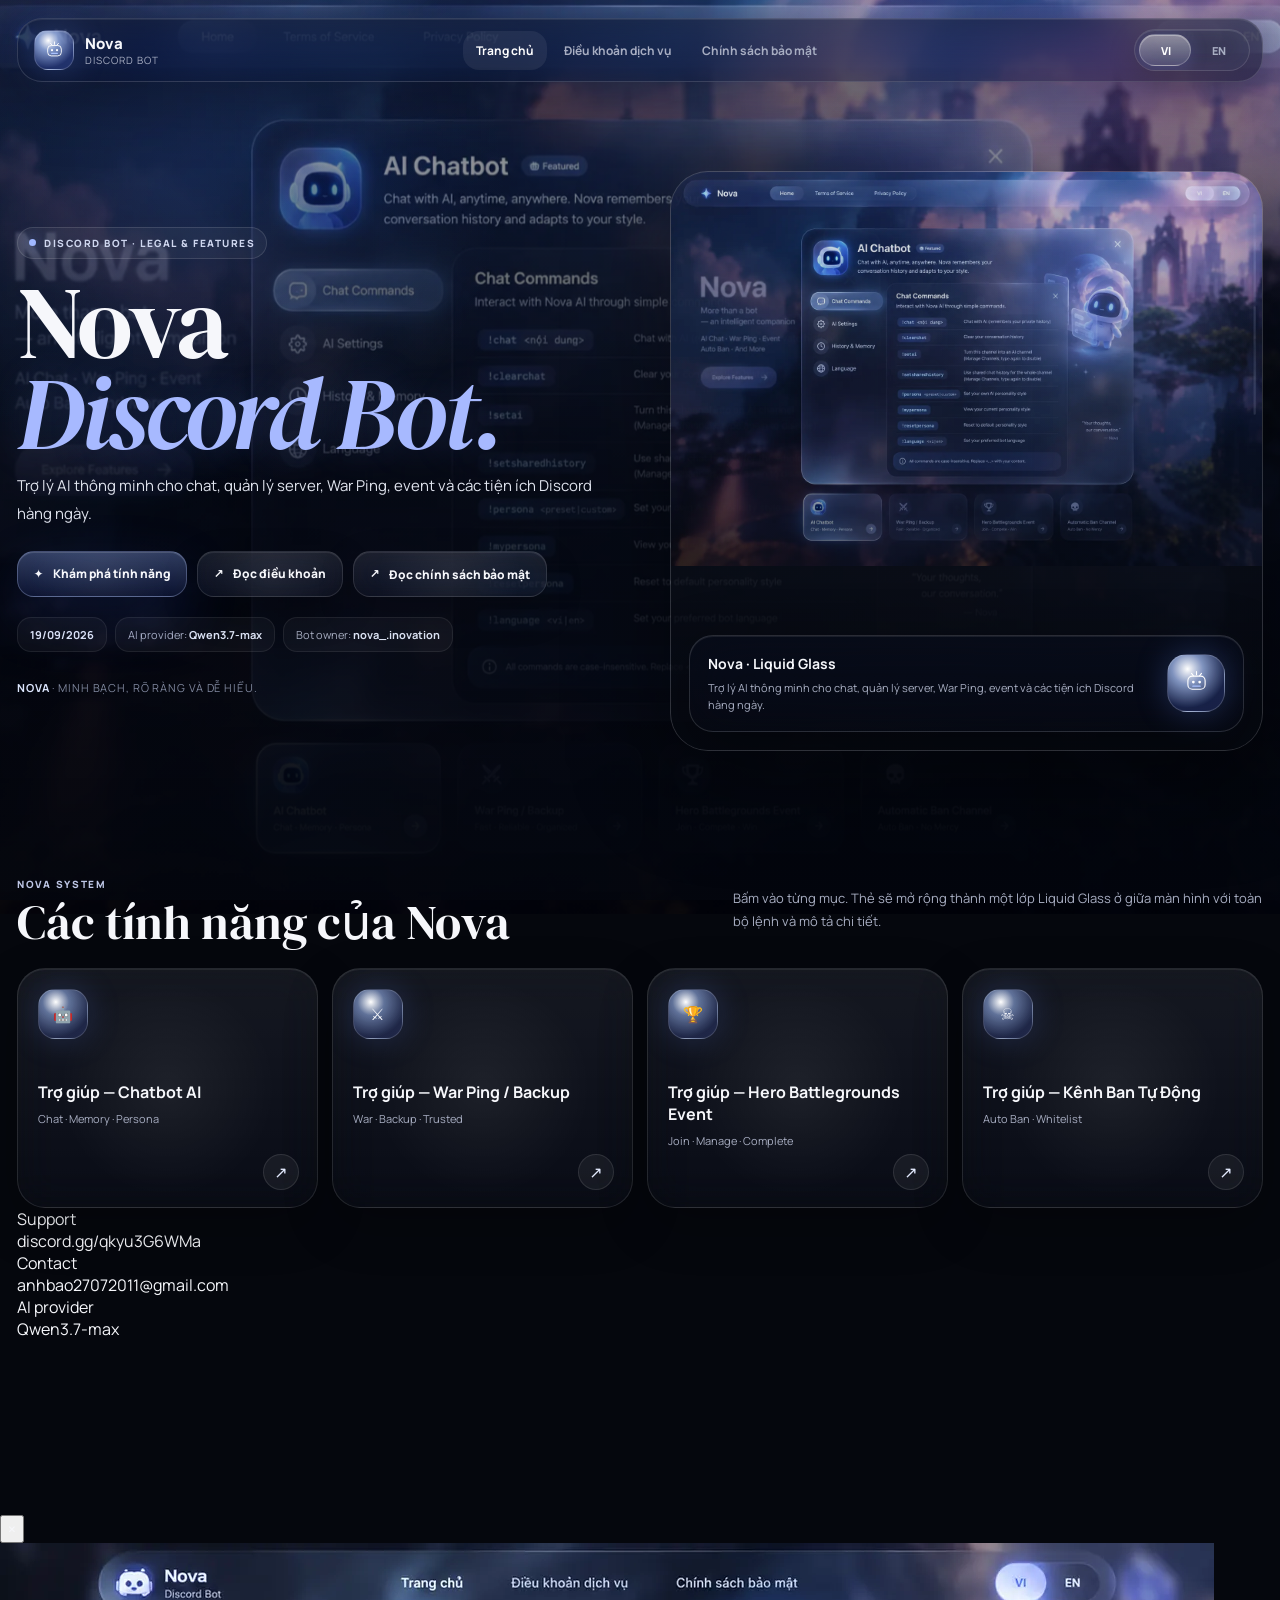
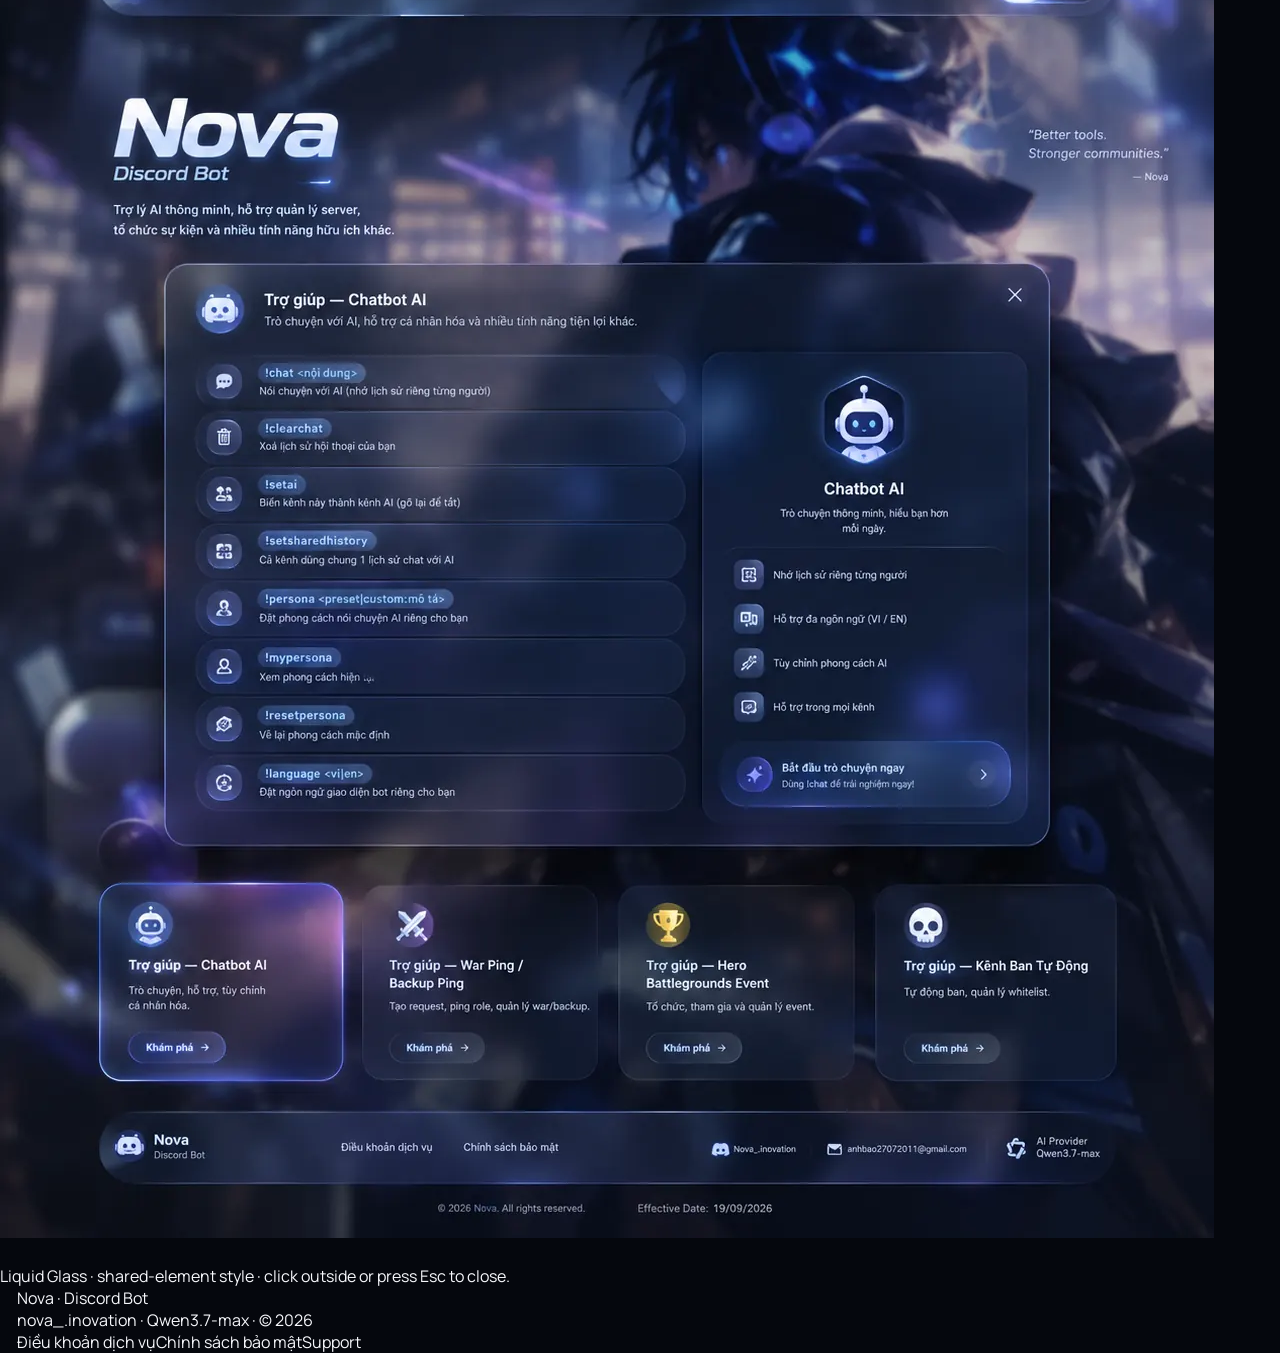
==== index.html @ 66aaa894 "Update index.html" ====
<!doctype html><html lang="vi"><head><meta charset="utf-8"><meta name="viewport" content="width=device-width,initial-scale=1"><meta name="theme-color" content="#05070d"><meta name="description" content="Nova Discord Bot — Terms, Privacy and feature guide."><title>Nova — Discord Bot</title><style>@import url('https://fonts.googleapis.com/css2?family=DM+Serif+Display:ital@0;1&family=Manrope:wght@300;400;500;600;700;800&display=swap');
:root{--bg:#05070d;--fg:#f6f7fb;--muted:#a8aec2;--muted2:#7f879d;--line:rgba(255,255,255,.11);--glass:rgba(255,255,255,.07);--glass2:rgba(255,255,255,.04);--blue:#90adff;--violet:#9b7cff;--green:#78e7c3;--shadow:0 30px 100px rgba(0,0,0,.45)}
*{box-sizing:border-box}html{scroll-behavior:smooth}body{margin:0;background:var(--bg);color:var(--fg);font-family:Manrope,system-ui,sans-serif;overflow-x:hidden}body:before{content:"";position:fixed;inset:0;z-index:-5;background:linear-gradient(180deg,rgba(2,5,12,.16),rgba(2,4,10,.88)),url('[data-uri]') center/cover fixed;filter:saturate(.9) contrast(1.03);transform:scale(1.03)}body:after{content:"";position:fixed;inset:0;z-index:-4;background:radial-gradient(circle at 15% 20%,rgba(89,130,255,.14),transparent 24%),radial-gradient(circle at 85% 8%,rgba(164,111,255,.13),transparent 22%),linear-gradient(180deg,rgba(4,7,15,.08),rgba(4,7,15,.76));pointer-events:none}.grain{position:fixed;inset:0;z-index:999;pointer-events:none;opacity:.028;mix-blend-mode:soft-light;background-image:url("data:image/svg+xml,%3Csvg xmlns='http://www.w3.org/2000/svg' width='160' height='160' viewBox='0 0 160 160'%3E%3Cfilter id='n'%3E%3CfeTurbulence type='fractalNoise' baseFrequency='.8' numOctaves='3' stitchTiles='stitch'/%3E%3C/filter%3E%3Crect width='100%25' height='100%25' filter='url(%23n)' opacity='.42'/%3E%3C/svg%3E")}
a{color:inherit;text-decoration:none}button{font:inherit;color:inherit}.container{width:min(1280px,calc(100% - 34px));margin:0 auto}.nav-wrap{position:sticky;top:18px;z-index:800;margin-top:18px}.nav{display:flex;align-items:center;justify-content:space-between;gap:16px;padding:10px 12px 10px 16px;border:1px solid rgba(255,255,255,.14);border-radius:25px;background:linear-gradient(180deg,rgba(16,21,37,.58),rgba(9,12,22,.46));backdrop-filter:blur(26px) saturate(170%);-webkit-backdrop-filter:blur(26px) saturate(170%);box-shadow:0 18px 65px rgba(0,0,0,.3),inset 0 1px 0 rgba(255,255,255,.08);transition:.45s cubic-bezier(.18,.9,.2,1)}.nav.scrolled{background:linear-gradient(180deg,rgba(9,13,24,.78),rgba(8,11,19,.68));box-shadow:0 20px 74px rgba(0,0,0,.38),inset 0 1px 0 rgba(255,255,255,.1)}.brand{display:flex;align-items:center;gap:11px}.brand-mark{width:40px;height:40px;border-radius:14px;display:grid;place-items:center;background:radial-gradient(circle at 35% 25%,#fff,rgba(172,198,255,.72) 27%,rgba(88,119,255,.24) 72%);border:1px solid rgba(255,255,255,.18);box-shadow:0 0 34px rgba(104,141,255,.24),inset 0 1px 0 rgba(255,255,255,.14)}.brand-mark svg{width:23px;height:23px}.brand-copy{display:flex;flex-direction:column;line-height:1}.brand-name{font-size:15px;font-weight:800}.brand-sub{margin-top:4px;font-size:10px;color:var(--muted);letter-spacing:.1em;text-transform:uppercase}.nav-links{display:flex;gap:4px}.nav-link{padding:11px 13px;border-radius:16px;color:var(--muted);font-size:12px;font-weight:700;position:relative;transition:.25s}.nav-link:after{content:"";position:absolute;inset:0;border-radius:16px;background:rgba(255,255,255,.065);opacity:0;transform:scale(.92);transition:.28s}.nav-link span{position:relative;z-index:1}.nav-link:hover,.nav-link.active{color:#fff}.nav-link:hover:after,.nav-link.active:after{opacity:1;transform:scale(1)}.lang{position:relative;display:grid;grid-template-columns:1fr 1fr;align-items:center;width:116px;height:42px;padding:4px;border-radius:999px;background:rgba(255,255,255,.045);border:1px solid rgba(255,255,255,.13);backdrop-filter:blur(18px) saturate(180%);-webkit-backdrop-filter:blur(18px) saturate(180%);overflow:hidden;box-shadow:inset 0 1px 0 rgba(255,255,255,.1),0 8px 28px rgba(0,0,0,.2)}.lang-pill{position:absolute;top:4px;left:4px;width:52px;height:32px;border-radius:999px;background:linear-gradient(180deg,rgba(255,255,255,.42),rgba(174,195,255,.17));border:1px solid rgba(255,255,255,.22);box-shadow:0 3px 18px rgba(105,138,255,.22),inset 0 1px 0 rgba(255,255,255,.3);pointer-events:none}.lang button{position:relative;z-index:1;border:0;background:transparent;height:32px;border-radius:999px;font-size:11px;font-weight:800;color:var(--muted);cursor:pointer}.lang button.active{color:#fff}.lang button:active{transform:scale(.96)}
.page{padding:26px 0 90px}.hero{display:grid;grid-template-columns:1.02fr .98fr;align-items:center;gap:36px;min-height:700px;padding:56px 0 50px}.eyebrow{display:inline-flex;align-items:center;padding:8px 11px;border-radius:999px;border:1px solid rgba(255,255,255,.12);background:rgba(255,255,255,.045);font-size:10px;font-weight:800;letter-spacing:.15em;color:#cfd7ef}.eyebrow:before{content:"";width:7px;height:7px;border-radius:50%;margin-right:8px;background:#a0b8ff;box-shadow:0 0 16px #7e9fff}h1{margin:18px 0 14px;font-family:'DM Serif Display',serif;font-size:clamp(64px,8vw,118px);font-weight:400;line-height:.88;letter-spacing:-.04em}h1 em{color:#a7b9ff;text-shadow:0 0 42px rgba(130,157,255,.2)}.lead{max-width:610px;color:#e0e4ee;font-size:15px;line-height:1.85}.hero-actions{display:flex;gap:10px;flex-wrap:wrap;margin-top:24px}.btn{position:relative;display:inline-flex;align-items:center;gap:9px;min-height:46px;padding:0 16px;border-radius:17px;border:1px solid rgba(255,255,255,.12);background:linear-gradient(180deg,rgba(255,255,255,.09),rgba(255,255,255,.035));box-shadow:inset 0 1px 0 rgba(255,255,255,.08),0 14px 38px rgba(0,0,0,.2);backdrop-filter:blur(18px) saturate(170%);-webkit-backdrop-filter:blur(18px) saturate(170%);font-size:12px;font-weight:800;cursor:pointer;overflow:hidden;transition:.3s cubic-bezier(.18,.9,.2,1)}.btn:before{content:"";position:absolute;inset:0;background:radial-gradient(circle 100px at var(--mx,50%) var(--my,50%),rgba(255,255,255,.14),transparent 72%);opacity:.45}.btn>span{position:relative;z-index:1}.btn:hover{transform:translateY(-2px) scale(1.01);border-color:rgba(171,192,255,.35);background:linear-gradient(180deg,rgba(255,255,255,.13),rgba(255,255,255,.055))}.btn:active{transform:scale(.975)}.btn.primary{background:linear-gradient(180deg,rgba(144,173,255,.33),rgba(86,116,255,.12));border-color:rgba(188,206,255,.3);box-shadow:inset 0 1px 0 rgba(255,255,255,.13),0 20px 60px rgba(72,104,255,.16)}.hero-meta{display:flex;flex-wrap:wrap;gap:8px;margin-top:20px}.meta-chip{padding:9px 12px;border-radius:14px;border:1px solid rgba(255,255,255,.08);background:rgba(255,255,255,.035);color:var(--muted);font-size:11px}.meta-chip b{color:#dfe6f7}.hero-note{margin-top:28px;color:var(--muted2);font-size:11px;letter-spacing:.08em;text-transform:uppercase}.hero-note strong{color:#dde7ff}.hero-art{position:relative;min-height:580px;border-radius:38px;overflow:hidden;border:1px solid rgba(255,255,255,.14);box-shadow:var(--shadow),inset 0 1px 0 rgba(255,255,255,.12);background:rgba(255,255,255,.03)}.hero-art>img{width:100%;height:100%;display:block;object-fit:cover;filter:saturate(.9) contrast(1.04);opacity:.93}.hero-art:after{content:"";position:absolute;inset:0;background:linear-gradient(180deg,rgba(4,7,15,.06),rgba(4,7,15,.13) 38%,rgba(4,7,15,.8) 100%),radial-gradient(circle at 74% 25%,rgba(143,174,255,.2),transparent 28%)}.hero-overlay{position:absolute;z-index:2;left:18px;right:18px;bottom:18px;display:grid;grid-template-columns:1fr auto;gap:12px;padding:18px;border-radius:24px;background:linear-gradient(180deg,rgba(8,12,25,.68),rgba(8,10,18,.54));border:1px solid rgba(255,255,255,.14);backdrop-filter:blur(24px) saturate(165%);-webkit-backdrop-filter:blur(24px) saturate(165%);box-shadow:0 18px 58px rgba(0,0,0,.38),inset 0 1px 0 rgba(255,255,255,.08)}.hero-overlay h3{margin:0 0 6px;font-size:14px}.hero-overlay p{margin:0;color:var(--muted);font-size:11px;line-height:1.55}.orb{width:58px;height:58px;border-radius:20px;display:grid;place-items:center;background:radial-gradient(circle at 35% 25%,#fff,rgba(174,199,255,.72) 28%,rgba(90,121,255,.22) 70%);border:1px solid rgba(255,255,255,.18);box-shadow:0 0 32px rgba(101,137,255,.28)}.orb svg{width:29px;height:29px}
.section{padding:66px 0}.section-head{display:flex;align-items:end;justify-content:space-between;gap:24px;margin-bottom:22px}.kicker{font-size:10px;letter-spacing:.17em;text-transform:uppercase;font-weight:800;color:#bec7e6}.section-title{margin:7px 0 0;font-family:'DM Serif Display',serif;font-size:48px;font-weight:400;line-height:1}.section-copy{max-width:530px;color:var(--muted);font-size:13px;line-height:1.75}.feature-grid{display:grid;grid-template-columns:repeat(4,1fr);gap:14px}.feature{position:relative;min-height:240px;padding:20px;border-radius:28px;border:1px solid rgba(255,255,255,.11);background:linear-gradient(180deg,rgba(255,255,255,.07),rgba(255,255,255,.025));backdrop-filter:blur(20px) saturate(170%);-webkit-backdrop-filter:blur(20px) saturate(170%);box-shadow:0 18px 50px rgba(0,0,0,.24),inset 0 1px 0 rgba(255,255,255,.07);overflow:hidden;cursor:pointer;transition:.38s cubic-bezier(.18,.9,.2,1)}.feature:before{content:"";position:absolute;inset:0;background:radial-gradient(circle 150px at var(--mx,50%) var(--my,50%),rgba(255,255,255,.12),transparent 72%);opacity:.5}.feature:hover{transform:translateY(-3px) scale(1.01);border-color:rgba(166,191,255,.34);box-shadow:0 26px 80px rgba(0,0,0,.34),0 0 0 1px rgba(150,180,255,.05) inset}.feature:active{transform:scale(.975)}.feature-icon{position:relative;z-index:1;width:50px;height:50px;border-radius:17px;display:grid;place-items:center;margin-bottom:42px;background:radial-gradient(circle at 35% 25%,#fff,rgba(161,191,255,.55) 28%,rgba(87,118,255,.18) 74%);border:1px solid rgba(255,255,255,.16);box-shadow:0 0 34px rgba(99,135,255,.2)}.feature h3{position:relative;z-index:1;margin:0 0 7px;font-size:16px}.feature p{position:relative;z-index:1;margin:0;max-width:230px;color:var(--muted);font-size:11px;line-height:1.55}.feature .arrow{position:absolute;right:18px;bottom:17px;z-index:2;width:36px;height:36px;border-radius:50%;display:grid;place-items:center;background:rgba(255,255,255,.055);border:1px solid rgba(255,255,255,.1);color:#e4ebff}.feature-art{position:absolute;right:-14%;bottom:-22%;width:75%;height:64%;background:url('[data-uri]<div class="grain"></div><div class="container nav-wrap"><nav class="nav" id="siteNav"><a class="brand" href="./index.html"><span class="brand-mark"><svg viewBox="0 0 64 64"><path d="M32 8v7M21 12l4 5M43 12l-4 5" stroke="white" stroke-width="2.5" stroke-linecap="round"/><rect x="13" y="18" width="38" height="29" rx="10" fill="none" stroke="white" stroke-width="2.5"/><circle cx="25" cy="31" r="3" fill="white"/><circle cx="39" cy="31" r="3" fill="white"/><path d="M24 40h16" stroke="#a9c1ff" stroke-width="3" stroke-linecap="round"/></svg></span><span class="brand-copy"><span class="brand-name">Nova</span><span class="brand-sub">Discord Bot</span></span></a><div class="nav-links"><a class="nav-link active" href="./index.html"><span data-key="home">Trang chủ</span></a><a class="nav-link " href="./terms-of-service.html"><span data-key="terms">Điều khoản dịch vụ</span></a><a class="nav-link " href="./privacy-policy.html"><span data-key="privacy">Chính sách bảo mật</span></a></div><div class="lang" id="languageControl"><span class="lang-pill"></span><button data-lang="vi">VI</button><button data-lang="en">EN</button></div></nav></div><main class="page"><div class="container"><section class="hero"><div class="reveal"><div class="eyebrow"><span data-ui="eyebrow">DISCORD BOT · LEGAL & FEATURES</span></div><h1>Nova<br><em>Discord Bot.</em></h1><p class="lead" data-ui="heroSub">Trợ lý AI thông minh cho chat, quản lý server, War Ping, event và các tiện ích Discord hàng ngày.</p><div class="hero-actions"><a class="btn primary" href="#features"><span>✦</span><span data-ui="explore">Khám phá tính năng</span></a><a class="btn" href="./terms-of-service.html"><span>↗</span><span data-ui="readTerms">Đọc điều khoản</span></a><a class="btn" href="./privacy-policy.html"><span>↗</span><span data-ui="readPrivacy">Đọc chính sách bảo mật</span></a></div><div class="hero-meta"><span class="meta-chip"><b>19/09/2026</b></span><span class="meta-chip"><span data-ui="provider">AI provider</span>: <b>Qwen3.7-max</b></span><span class="meta-chip"><span data-ui="owner">Bot owner</span>: <b>nova_.inovation</b></span></div><div class="hero-note"><strong>Nova</strong> · <span data-ui="legal">Minh bạch, rõ ràng và dễ hiểu.</span></div></div><div class="hero-art reveal"><img src="[data-uri]" alt="Nova futuristic cinematic interface artwork"><div class="hero-overlay"><div><h3>Nova · Liquid Glass</h3><p data-ui="heroSub">Trợ lý AI thông minh cho chat, quản lý server, War Ping, event và các tiện ích Discord hàng ngày.</p></div><div class="orb"><svg viewBox="0 0 64 64"><path d="M32 8v7M21 12l4 5M43 12l-4 5" stroke="white" stroke-width="2.5" stroke-linecap="round"/><rect x="13" y="18" width="38" height="29" rx="10" fill="none" stroke="white" stroke-width="2.5"/><circle cx="25" cy="31" r="3" fill="white"/><circle cx="39" cy="31" r="3" fill="white"/><path d="M24 40h16" stroke="#a9c1ff" stroke-width="3" stroke-linecap="round"/></svg></div></div></div></section><section class="section" id="features"><div class="section-head"><div><div class="kicker">NOVA SYSTEM</div><h2 class="section-title" data-ui="features">Các tính năng của Nova</h2></div><p class="section-copy" data-ui="featuresSub">Bấm vào từng mục. Thẻ sẽ mở rộng thành một lớp Liquid Glass ở giữa màn hình với toàn bộ lệnh và mô tả chi tiết.</p></div><div class="feature-grid"><article class="feature reveal" data-feature="ai"><div class="feature-art"></div><div class="feature-icon">🤖</div><h3 data-feature-title="ai">Trợ giúp — Chatbot AI</h3><p data-feature-short="ai">Chat · Memory · Persona</p><div class="arrow">↗</div></article><article class="feature reveal" data-feature="war"><div class="feature-art"></div><div class="feature-icon">⚔️</div><h3 data-feature-title="war">Trợ giúp — War Ping / Backup</h3><p data-feature-short="war">War · Backup · Trusted</p><div class="arrow">↗</div></article><article class="feature reveal" data-feature="event"><div class="feature-art"></div><div class="feature-icon">🏆</div><h3 data-feature-title="event">Trợ giúp — Hero Battlegrounds Event</h3><p data-feature-short="event">Join · Manage · Complete</p><div class="arrow">↗</div></article><article class="feature reveal" data-feature="ban"><div class="feature-art"></div><div class="feature-icon">☠️</div><h3 data-feature-title="ban">Trợ giúp — Kênh Ban Tự Động</h3><p data-feature-short="ban">Auto Ban · Whitelist</p><div class="arrow">↗</div></article></div><div class="info-strip reveal"><div class="info-item"><div class="label">Support</div><div class="value">discord.gg/qkyu3G6WMa</div></div><div class="info-item"><div class="label">Contact</div><div class="value">anhbao27072011@gmail.com</div></div><div class="info-item"><div class="label">AI provider</div><div class="value">Qwen3.7-max</div></div></div></section></div></main><div class="modal-layer" id="featureLayer"><div class="modal" id="featureModal"><div class="modal-head"><div class="modal-title-wrap"><div class="modal-icon" id="modalIcon"></div><div><h2 id="modalTitle"></h2><p id="modalDesc"></p></div></div><button class="close" id="featureClose" aria-label="Close">×</button></div><div class="modal-body"><div class="commands" id="modalCommands"></div><aside class="modal-side"><img src="[data-uri]" alt="Nova interface artwork"><h4 id="modalSideTitle"></h4><p id="modalSideText"></p><div class="modal-note">Liquid Glass · shared-element style · click outside or press Esc to close.</div></aside></div></div></div><div class="container footer"><div class="footer-card"><div><div class="footer-name">Nova · Discord Bot</div><div class="footer-note">nova_.inovation · Qwen3.7-max · © 2026</div></div><div class="footer-links"><a class="tiny" href="./terms-of-service.html" data-key="terms">Điều khoản dịch vụ</a><a class="tiny" href="./privacy-policy.html" data-key="privacy">Chính sách bảo mật</a><a class="tiny" href="https://discord.gg/qkyu3G6WMa" target="_blank" rel="noreferrer">Support</a></div></div></div><script>const UI={
  vi:{home:'Trang chủ',terms:'Điều khoản dịch vụ',privacy:'Chính sách bảo mật',eyebrow:'DISCORD BOT · LEGAL & FEATURES',heroSub:'Trợ lý AI thông minh cho chat, quản lý server, War Ping, event và các tiện ích Discord hàng ngày.',explore:'Khám phá tính năng',readTerms:'Đọc điều khoản',readPrivacy:'Đọc chính sách bảo mật',features:'Các tính năng của Nova',featuresSub:'Bấm vào từng mục. Thẻ sẽ mở rộng thành một lớp Liquid Glass ở giữa màn hình với toàn bộ lệnh và mô tả chi tiết.',effective:'Ngày hiệu lực',owner:'Bot owner',provider:'AI provider',contact:'Liên hệ',support:'Support server',close:'Đóng',legal:'Minh bạch, rõ ràng và dễ hiểu.',featureNames:{ai:'Trợ giúp — Chatbot AI',war:'Trợ giúp — War Ping / Backup',event:'Trợ giúp — Hero Battlegrounds Event',ban:'Trợ giúp — Kênh Ban Tự Động'},featureShort:{ai:'Chat · Memory · Persona',war:'War · Backup · Trusted',event:'Join · Manage · Complete',ban:'Auto Ban · Whitelist'}},
  en:{home:'Home',terms:'Terms of Service',privacy:'Privacy Policy',eyebrow:'DISCORD BOT · LEGAL & FEATURES',heroSub:'An intelligent Discord assistant for chat, server management, War Ping, events and everyday utilities.',explore:'Explore features',readTerms:'Read terms',readPrivacy:'Read privacy policy',features:'Nova feature system',featuresSub:'Select a feature. The card expands into a centered Liquid Glass layer with the complete command set and detailed explanations.',effective:'Effective date',owner:'Bot owner',provider:'AI provider',contact:'Contact',support:'Support server',close:'Close',legal:'Clear, transparent and easy to understand.',featureNames:{ai:'Help — AI Chatbot',war:'Help — War Ping / Backup Ping',event:'Help — Hero Battlegrounds Event',ban:'Automatic Ban Channel'},featureShort:{ai:'Chat · Memory · Persona',war:'War · Backup · Trusted',event:'Join · Manage · Complete',ban:'Auto Ban · Whitelist'}}
};
let lang=localStorage.getItem('nova-language')||'vi';
const svg={bot:'<svg viewBox="0 0 64 64"><path d="M32 8v7M21 12l4 5M43 12l-4 5" stroke="white" stroke-width="2.5" stroke-linecap="round"/><rect x="13" y="18" width="38" height="29" rx="10" fill="none" stroke="white" stroke-width="2.5"/><circle cx="25" cy="31" r="3" fill="white"/><circle cx="39" cy="31" r="3" fill="white"/><path d="M24 40h16" stroke="#a9c1ff" stroke-width="3" stroke-linecap="round"/></svg>'};
function escapeHtml(s){return String(s).replace(/[&<>\'"]/g,c=>({'&':'&amp;','<':'&lt;','>':'&gt;','\'':'&#39;','"':'&quot;'}[c]))}
function pointer(el){el.addEventListener('pointermove',e=>{const r=el.getBoundingClientRect();el.style.setProperty('--mx',`${((e.clientX-r.left)/r.width)*100}%`);el.style.setProperty('--my',`${((e.clientY-r.top)/r.height)*100}%`)},{passive:true})}
function navState(){const n=document.getElementById('siteNav');if(!n)return;const f=()=>n.classList.toggle('scrolled',scrollY>40);f();addEventListener('scroll',f,{passive:true})}
function setupReveal(){document.querySelectorAll('.reveal:not(.revealed)').forEach(el=>{const io=new IntersectionObserver(es=>{if(es[0].isIntersecting){el.classList.add('revealed');io.disconnect()}},{threshold:.1});io.observe(el)})}
function animateLang(next){const pill=document.querySelector('.lang-pill');if(!pill)return;const fromLeft=lang==='vi'?4:60,toLeft=next==='vi'?4:60;pill.animate([{left:fromLeft+'px',width:'52px',transform:'scaleY(1)'},{left:'32px',width:'84px',transform:'scaleY(.92)'},{left:toLeft+'px',width:'52px',transform:'scaleY(1)'}],{duration:480,easing:'cubic-bezier(.18,.9,.2,1)',fill:'forwards'});}
function syncLang(){const pill=document.querySelector('.lang-pill');if(pill){pill.style.left=lang==='vi'?'4px':'60px';pill.style.width='52px'}document.querySelectorAll('.lang button').forEach(b=>b.classList.toggle('active',b.dataset.lang===lang));}
function changeLang(next){if(next===lang)return;animateLang(next);lang=next;localStorage.setItem('nova-language',lang);renderPage();}
function bindLanguage(){document.querySelectorAll('.lang button').forEach(b=>b.addEventListener('click',()=>changeLang(b.dataset.lang)));syncLang();}
</script><script>const FEATURE_DATA={
 ai:{icon:'<svg viewBox="0 0 64 64"><rect x="13" y="18" width="38" height="29" rx="10" fill="none" stroke="white" stroke-width="2.5"/><circle cx="25" cy="31" r="3" fill="white"/><circle cx="39" cy="31" r="3" fill="white"/><path d="M24 40h16M32 9v9M21 12l4 5M43 12l-4 5" stroke="#b9c9ff" stroke-width="2.7" stroke-linecap="round"/></svg>',vi:{title:'Trợ giúp — Chatbot AI',desc:'Trò chuyện với AI, lịch sử riêng từng người, kênh AI, shared history và persona.',commands:[['!chat <nội dung>','Nói chuyện với AI và ghi nhớ lịch sử riêng của bạn.'],['!clearchat','Xoá lịch sử hội thoại của bạn.'],['!setai','Manage Channels: bật kênh hiện tại thành kênh AI; gõ lại để tắt.'],['!setsharedhistory','Manage Channels: cho cả kênh dùng chung một lịch sử chat với AI; gõ lại để tắt.'],['!persona <preset|custom: mô tả>','Đặt phong cách nói chuyện AI riêng cho bạn.'],['!mypersona','Xem phong cách AI hiện tại.'],['!resetpersona','Đưa persona của bạn về mặc định.'],['!language <vi|en>','Đặt ngôn ngữ giao diện bot riêng cho bạn.']]},en:{title:'Help — AI Chatbot',desc:'Chat with AI, personal history, AI channels, shared history and personas.',commands:[['!chat <content>','Chat with AI while keeping your personal conversation history.'],['!clearchat','Clear your conversation history.'],['!setai','Manage Channels: turn the current channel into an AI channel; type again to disable.'],['!setsharedhistory','Manage Channels: enable shared AI history for the whole channel; type again to disable.'],['!persona <preset|custom: description>','Set your personal AI speaking style.'],['!mypersona','View your current AI persona.'],['!resetpersona','Reset your persona to default.'],['!language <vi|en>','Set the bot interface language for you.']]}},
 war:{icon:'<svg viewBox="0 0 64 64"><path d="M19 12l12 17-8 5-12-17zM45 12L33 29l8 5 12-17zM18 50l11-17 5 3-10 17zM46 50L35 33l-5 3 10 17z" fill="none" stroke="white" stroke-width="2.4" stroke-linejoin="round"/></svg>',vi:{title:'Trợ giúp — War Ping / Backup Ping',desc:'Tạo request War hoặc Backup từ HELP DESK và quản lý thread đang chạy.',commands:[['⚠️ WAR','Mở request War, điền Clan / Region / Server Link; bot ping role War Ping và tạo thread riêng.'],['📞 BACKUP','Mở request Backup; bot ping role Backup và tạo thread riêng.'],['✅ Join','Tham gia War / Backup đang chạy.'],['🚨 Hacker showed up','Báo hacker xuất hiện trong war/backup.'],['💀 Call hacker','Manager hoặc Trusted: gọi hacker theo hệ thống.'],['🏆 Win / 💀 Lose','Manager hoặc Trusted: kết thúc với kết quả thắng/thua.'],['🏁 End','Manager hoặc Trusted: kết thúc mà không cần tính thắng/thua.'],['/trust add|remove|list','Manager: quản lý danh sách Trusted.'],['/helppanel','Manager: đưa panel HELP DESK xuống cuối kênh.'],['/callhacker show|hide','Manager: hiện/ẩn nút Call hacker trên toàn bộ War/Backup.'],['/config view','Xem cấu hình hiện tại.'],['/config help_channel|war_ping_role|backup_ping_role|joined_war_role|joined_backup_role|hacker_role','Manager: đổi cấu hình trực tiếp.']]},en:{title:'Help — War Ping / Backup Ping',desc:'Create War or Backup requests from HELP DESK and manage the running thread.',commands:[['⚠️ WAR','Create a War request with Clan / Region / Server Link; Nova pings the War Ping role and creates a thread.'],['📞 BACKUP','Create a Backup request; Nova pings the Backup role and creates a dedicated thread.'],['✅ Join','Join the active War / Backup.'],['🚨 Hacker showed up','Report a hacker in the running War / Backup.'],['💀 Call hacker','Manager or Trusted: trigger the Call hacker action.'],['🏆 Win / 💀 Lose','Manager or Trusted: finish with a result.'],['🏁 End','Manager or Trusted: end without declaring win or loss.'],['/trust add|remove|list','Manager: manage the Trusted list.'],['/helppanel','Manager: move HELP DESK to the bottom of the channel.'],['/callhacker show|hide','Manager: show/hide Call hacker on all War/Backup panels.'],['/config view','View current configuration.'],['/config help_channel|war_ping_role|backup_ping_role|joined_war_role|joined_backup_role|hacker_role','Manager: change configuration directly.']]}},
 event:{icon:'<svg viewBox="0 0 64 64"><path d="M32 8l6 16 17 1-13 10 4 17-14-9-14 9 4-17-13-10 17-1z" fill="none" stroke="white" stroke-width="2.4" stroke-linejoin="round"/></svg>',vi:{title:'Trợ giúp — Hero Battlegrounds Event',desc:'Tham gia event, quản lý participant, blacklist và kết thúc event từ panel.',commands:[['✅ Tham gia Event','Bấm nút trên panel để tham gia; không cần lệnh.'],['/event send','Manage Server: gửi panel event hiện tại vào kênh event cố định.'],['/event test','Manage Server: gửi panel thử tại kênh đang dùng lệnh.'],['/event participants','Manage Server: xem người đã tham gia.'],['/event count','Manage Server: xem số người đã tham gia.'],['/event remove','Manage Server: xoá một người khỏi danh sách.'],['/event clear','Manage Server: xoá toàn bộ danh sách.'],['/event blacklist add|remove|list','Manage Server + role cao hơn role bị blacklist; chặn role khỏi event.'],['🏁 Kết thúc Event','Manage Server: kết thúc event từ panel.']]},en:{title:'Help — Hero Battlegrounds Event',desc:'Join events, manage participants, blacklist roles, and end the event from the panel.',commands:[['✅ Join Event','Press the panel button to join; no command required.'],['/event send','Manage Server: send the current event panel to the fixed event channel.'],['/event test','Manage Server: send a test panel in the current channel.'],['/event participants','Manage Server: view all participants.'],['/event count','Manage Server: view participant count.'],['/event remove','Manage Server: remove one participant.'],['/event clear','Manage Server: clear the participant list.'],['/event blacklist add|remove|list','Manage Server + a role above the target role; blocks a role from joining.'],['🏁 End Event','Manage Server: end the event from the panel.']]}},
 ban:{icon:'<svg viewBox="0 0 64 64"><path d="M22 16h20l4 8v24H18V24z" fill="none" stroke="white" stroke-width="2.4"/><path d="M22 40h20M22 47h14" stroke="#ff9daf" stroke-width="3" stroke-linecap="round"/></svg>',vi:{title:'Trợ giúp — Kênh Ban Tự Động',desc:'Bật auto-ban, debug điều kiện ban và quản lý whitelist.',commands:[['/setbanchannel true','Manager: bật kênh hiện tại thành kênh ban tự động.'],['/setbanchannel false','Manager: tắt tính năng tại kênh ban hiện tại.'],['/bandebug','Manager: kiểm tra điều kiện ban (quyền, role, override).'],['/banwhitelist add @user','Chỉ chủ bot: thêm người được miễn ban.'],['/banwhitelist remove @user','Chỉ chủ bot: bỏ miễn ban.'],['/banwhitelist list','Chỉ chủ bot: xem danh sách miễn ban.'],['Role hierarchy','Bot phải có role cao hơn người vi phạm; chủ server không thể bị bot ban.']]},en:{title:'Automatic Ban Channel',desc:'Configure auto-ban, debug ban conditions, and manage the whitelist.',commands:[['/setbanchannel true','Manager: enable the current channel as the automatic ban channel.'],['/setbanchannel false','Manager: disable the feature.'],['/bandebug','Manager: check whether Nova can ban (permissions, role hierarchy, overrides).'],['/banwhitelist add @user','Bot owner only: add a user to the ban whitelist.'],['/banwhitelist remove @user','Bot owner only: remove a user from the whitelist.'],['/banwhitelist list','Bot owner only: view the whitelist.'],['Role hierarchy','Nova must have a role above the target user; a server owner cannot be banned.']]}}
};
let activeFeature=null;
function renderNav(){document.querySelectorAll('[data-key]').forEach(el=>el.textContent=UI[lang][el.dataset.key]);}
function renderHome(){renderNav();document.querySelectorAll('[data-ui]').forEach(el=>el.textContent=UI[lang][el.dataset.ui]);document.querySelectorAll('[data-feature-title]').forEach(el=>el.textContent=UI[lang].featureNames[el.dataset.featureTitle]);document.querySelectorAll('[data-feature-short]').forEach(el=>el.textContent=UI[lang].featureShort[el.dataset.featureShort]);document.documentElement.lang=lang;syncLang();if(activeFeature)renderModal()}
function renderModal(){const d=FEATURE_DATA[activeFeature][lang];document.getElementById('modalIcon').innerHTML=FEATURE_DATA[activeFeature].icon;document.getElementById('modalTitle').textContent=d.title;document.getElementById('modalDesc').textContent=d.desc;document.getElementById('modalCommands').innerHTML=d.commands.map(([c,ds])=>`<div class="cmd"><code>${escapeHtml(c)}</code><span>${escapeHtml(ds)}</span></div>`).join('');document.getElementById('modalSideTitle').textContent=UI[lang].featureNames[activeFeature];document.getElementById('modalSideText').textContent=UI[lang].featureShort[activeFeature]}
function openFeature(key,card){const modal=document.getElementById('featureModal'),layer=document.getElementById('featureLayer');const r=card.getBoundingClientRect();requestAnimationFrame(()=>{const mr=modal.getBoundingClientRect();modal.style.setProperty('--sx',`${r.left-(innerWidth-mr.width)/2}px`);modal.style.setProperty('--sy',`${r.top-(innerHeight-mr.height)/2}px`);modal.style.setProperty('--sw',`${Math.max(r.width/mr.width,.03)}`);modal.style.setProperty('--sh',`${Math.max(r.height/mr.height,.03)}`);activeFeature=key;renderModal();layer.classList.add('open');document.body.classList.add('modal-open');card.classList.add('active')})}
function closeFeature(){const layer=document.getElementById('featureLayer');layer.classList.remove('open');document.body.classList.remove('modal-open');document.querySelectorAll('.feature.active').forEach(c=>c.classList.remove('active'));setTimeout(()=>{activeFeature=null},420)}
function initHome(){bindLanguage();renderHome();navState();setupReveal();document.querySelectorAll('.btn,.feature,.close,.nav-link,.lang').forEach(pointer);document.querySelectorAll('.feature').forEach(c=>c.addEventListener('click',()=>openFeature(c.dataset.feature,c)));document.getElementById('featureClose').addEventListener('click',closeFeature);document.getElementById('featureLayer').addEventListener('click',e=>{if(e.target.id==='featureLayer')closeFeature()});document.addEventListener('keydown',e=>{if(e.key==='Escape')closeFeature()})}
function renderPage(){renderHome()}
document.addEventListener('DOMContentLoaded',initHome);
</script></body></html>[base64]/yy+MwbGHLNrBf/SBxswFODRitRYZChm97WrUBH3BHWj+e5rrT9kiqUBm0XMJRXsiExaqT/U8Gejb8fc6rBuZO7Y91kPE+2+Yv5VLFMVHrVK97kCVdzNLE/YQ81A+KR6Z6VcIhp70CHZ03nHfjKmfTOdD3GNdk32uFfrHK1bJjoNaYJyPfSSGe4+n1yplfnjtS5/DpG//XDgXRBKsnKPyJiTknKtxbdzBS5R8SyEIcpbv26YEB/WRzInUPRhIwJCoLIRWRcQ+Wx+3AUBrsngQLfPiLH/etiup1lYfBa6ykXXtP4OrHXBCum55hDOBtwY7c6bLGCsUMmWhKLAi63he9MjVcHXFIN5q7BbuvClHBWyHzgqRlf6pQdFskkgAtEz9uzwesFM4ISo0W3pZdJEX9joWIi6nmc6Aq3FZ3L8Vb8RhIxzlN5HSHBnzeXWa61btYaPFY8iW4K/imH9cr6KNdRfUdpCMEeJfaZPrIbV/iVq/x/gxg/OptMIiK8wzFO33TagnCuyxPi0cM+XLhLGiudcSCLejga4V1EnhvwBnp1qD/0CTaAztcr4fSzZoKe94NLD74HYdZ0GYA1oQtHMHxSFbSeqJOpSRSdlVvqxabdNzr3TmE6dLo2b0YwvolcdgHEAMgM1TCn6s/+Mjh9zG4Em2RFAb1FAgE/X6qHToIckXO9Hjly1+dIma5C+SPlALwSfSet7PAm+Edp5KW4ZXpPh2TMnmkGINrRFri6npABcRC3tMBDk8/UdMZnEpaQmY1EFO/lVyNzfTcxUy+4/IxuEokKjjnVpE375Wlp4u/ps1S4ei87Drqhz1a0auAdNKeD3ovqa3VVVV7hj60xtlC00vTotsFndYTCO/8EztumzKMwKuXsJMEdKRHDONQaw0SS2kG38i8bA6MYbwHj8FbGND2HY/iM9+9KjaAGNwiYVHnKEZJpDxiYeDi2psWd97n/tWuF12Y887yVSTglxpI3G1vxXeCtCGJOEbM15rWbknqmBO/wQhXMHfg+jCMVDZB7Scp5QRZfKayw0Ef/[base64]/3+UeOqFMgpewcuIUekukBvikYeOWE6kmY3bCgj8Qda2p0s54chsRMUWIkEtUDyN37RsHAu/pB0fWAoDntktZBaQD6DgoQ+VL8kFuxQPd3+yKGslU+asDmkQ8noRS9CIR2YAz6SZntbbMXAz2Ix++zlYyf8X6efQKwVYRhW1/bTeSxEY5djTa9VpsMzXaMG4n0eNauxSOCt7qKMovD6dqTih8JKTbFEZ+Zh6gzLkXPhimDW4wQPZMQb4XedsOd97To15rmHPibcvjqIIbp2fzcT+rW1qg3prhHWX7zwmTp5OR4GB3VHSj+tcy5ocCYzg8+LgS92O/QuceM0xurDxYEcvwOP+l0/YbIWZju+t8WPPiUHp0NZi4x8cu+UBCBjaWCiThCcuistF3/F0Qeulo5Sozqo9J/oTLcCJn7qUnm2KpMrZsoNCYM6PWL90l8alRnGXpU5HWBliKGtVJjX3whvT44JsJVElnifmbT2ZXOF3y7QsfUZgKDzqpe3XY/D4YTgf4SwKOxOaS+9FjGFE1EAJ4cfWftf9krwDl0mZaBD6UkgEwujoN+ML2lPVBxPyizXoVmbYQAuSB4POLvLlhaQKZoDJWxc0QDxZ2hsPql/jUdl7kULZDnCyxiujM6VXd9GfFryzJ8FztOHJ/n4rnDCPLAb5KfEx3K1E/8AcEy1ZaRLNk/hngTGMsbr7uijVhesxcJDfAtRoSEuO5NzE1eMgGxxt/ymwqiQm63Jm/jocbBVNyhxPy4JR/6PBgxnSy+idHS2j9SJuyq/4iBdFPdFLU5Oh+t2GD0vl9gMXnWBpQM8AQ6QBFOstwMSM9H08vnNnH5YsrGlWaS6baQ9uenzKS5g/HzmBjAnESL8LjLtG9WcNwmv5rehitzwkjv5rdC6J+71VL1PGMRTXRhMFl1xMozbfSMkA7p1q4ynFqYSv3sS7VbrSALS1R70x7QSCA/L+44SEiIU4Gy4l1E/XdDDFCUpGWBOKtEougkB+cEteRI/xr/jw/o24EO13B08QQz6Aq2JYY+eJQgW8+ALyEbipdDceD9lLSdq6AobNthyz3/wSMVCMP8deH+NmiuPWWIktBlZX6U9853+EwqnN90IzJXzmWbjcQRbcw+CPx4NiexxoswiPdikKmQtLRB6fqbbmXe/qvLI4n4U+VQWRkMpCxfsQQcgPvyXq+Yu+XGRBix/40YzhHbrpC5wyhSUNimt836NYN+FmOiwDqw7/p5bwNb1VarY39fOVqxrSHdSeod/5iq+drqDOMCoZ27zVKuivILZ/jaFBz3IPQRz+luSgAk06U7V/bO1h9Sbs0FKyZDIDmHM915dtW1dY++ZQAfEr7MsAjJwrdQM6sKXeIo6HjbKIekhHyU7kc19p5mlXWvwsPNaTmB2GOokBlQsLKpkP2Q4XRjOQDoCjF5ulDeyB/TxjERmRt4SN0fxaqZYcm+HgEnsuRZI0SBOkDkNHEoUarxjDG/keHPEI5ANoioFTwUI57G6iVvGuXFMqfpsweB9dSEuuC2aGOYD9WepfgU0JMZsoOGjUFmgVWzeWaEZ4TUYDeehnIuNAA1Z6OYy/KuQIP4V8pyZcV0jLpIDmYKoaPlsvXG/vV/IPX5XYgRgj1MjnIcuby2rBB7yndmeRLOK0xd9Pbnko0BqGPvb8AMzPZprM9V/iPZD7syZjne69ih21qlTmx4vOGSodZ3Yyr0NCk5+vSAHDbV1llZS2mHSTUALylJ58+heBz7EnqDoTAAAFesypXtn3BFcQkwf4A1JgDoenu6bgaWLkLpWn/FPOBYu2RCKlDnlAj6pJnpdUM/nAUdbf79+WY4SRscSCegVEaga3dgekNUiwCKx7sql5RL8IabhfUAZ6p9Q89VYYmYSu0MOTLyh6i1y/4J9WbWzpis6M4I3zD7WrpVxFN7FoO1JEWS+Teyy269B+ROUMoiXaxnhJDaWmq7XvYeOtQAqLy4iPDg3KCE/+lJg4WjeIOhzTCg0TJBRgO5vothHUzdTrySYvuSLKq6vQ3cRHrMc2N/eNOVh5bC2EhmhyC/[base64]/+cWhqM11Bb+HJlMnZnVaX2s0Vkj/BlvlDV4dNu3lsdg5iKgpEzjeJrMSAMOTTTrKVgdnXrO3HkhIaDSibdqOyi2BN11p/8Qz0h1TnTtYIbTMMaoPLbbW4PGEhjI/EJH/+D2ObxKf7H5U3Dpt18jpYoddXCBvXairn4SM2qL+LYl6APANC6HngJ3NGCF+dFIuEezBt3SjGvJkrP2WnnVsOxeGoyY/QT1DnqxLyS+FL/wvHsGOcrvLmYKaVvxsXZlIiBkCO9x2mDF1N0uI+MdMGaFFQKXZZaAA149u/9LrafbILEOPbg8RsfDYRNYUTDiIuYOw2BVL+jgL5KzZ6x+7KfmD+C4l1CpuLQs6OR9+jehJ9+NElDl8vLtejvvkgoxpJwmuxhctFRATTmoL5lAxRXRMiEgVczWwi6HGk2+8BaUFWpAvduW0u9+OlpD3bdcpMfymP9xGV4mBoPdQSJCWc/118bT3YUn4Dewnb5LRTi+j1TFdvy5ldnl5tI65DZI+UfELiGXZS9w8dAeJbdOxb2eRYXx6RBUKBoRdV4NXN/QABBnsyBye7xKOFIFZSxdppFLoflIoa320UKwzuYKrhC+T8M1YQz78VOHN/CHfeZhk6xl2j9GU12BFKWr9XgQON7s0jC60QEIiAdBuSVqVdVYKXwq182CaKgkmh+9k+o9Wa0ASFtpiTTY5ggKlqR7sGIKwvJPY4e1c45BBDTEofp0YCubwuksIyqmZMbImkX22H/KqpdkpK0fwCq3STxzvNypA3d/EGTv+JwvnCBoupR7tGzi8+IFHsEtCjNK5r39EMtr3MKuBqjm8RZKWUeJIGWId6bWDmRYwuib3Vy8L7x2y0SlSJ0v5zC/MxGxYORDc0vHF29heDTnS87NaEdSF6pm2wAO3mfmLcJc8OkMsnWqmZvBNnTIZw6oYDlRBV3eRmg1Mib6WLiaBrI6Uo+rr9rk9uobvDhPedXDPYLceQxZFKY8yYPCvDFvptiABb/9+2wJBApL2ugimA1BreEB3Xg6ILGeOiS8pMljCzOeKxPJX78+Vtyt27OkyxplBkjt/p5Z4/IPx8LSO40lPrzC8skCpT7UJ4vWmWqG/9uhKSrm9Pj614KqaYlQlUJlDtGgfLOzD2QIM13Z8oCcuyzki29hpzLfiGVY2AWAUfH59eIdqkIgoszyKmxGVBhXZ8fhoQ+nas9ZkOmwWta5t9/[base64]/Y6oC1UyuQjbneJXX0tDjVaYhBW3o79XEIuln9wVvVsHEB3o1ZmNTui8j2Su8KRtNkWAt2PSvL3swrM/x31MpEEs/WunsMC4OoLvHwKdoUhMxnbEW0YsytnSFoIEzfEBCU8YbL4Q1cAfPOsyXKzBiGcsmF4vYTABudsF1PoDfgiqd/hTIoPdfY0GIxD3EhArdNmrdJ+fb0SqDP0uSDAGnLHCjKjgwnytmPDABmq+fuf7a0uWTg+hsjIqd+R1Fgd5fOirgjgFArpOepuRiNb9uuGWzfKZ7IWhUCkKrHiXYSIOGs/vyvkFS014VUIwJV8YKA6Ggyq1Ytrr5FaVqVTARmbaHsHpcUoDAXP3+Aa0lIo7qqyWfy5Vc3kg7deWgPLdeInfeTkFNDc9USfcn/YBIVhtH7ad0AD3EU9pjz+rK4gQz1gjqQmL9e69KvS/SwRZM5Shz3GNtLXV6EnYJaSq/qIYpBg+Tf4BMegWjCL1rYpItGIRienZ+XPLP8OfvMNS35Z0aGLVtZmKjJdvB26/oI/Ui+QqyoX+s/Dv/v75RTMpfHVgw2T7UdMFHc/fZPh3df/G9d7Y+HXFrgHl8dCc4z88LSErFCb45dT57HUElGhr6WLc4tgxIjkv4C+qDiE7Vqt88lhSmRujOXUo1vGc97QCxAClBfBiC+jTBmR2CCFvyiMjKJ+wEfal5wqTD/fxJCEJS0uBdCbGXUq8nCjhKeW/c7TIJGIqRjNZiPjQTfLSSrD7BRL08f5MsizZdLYSmBACA0kAZRSrQpzuLDFcNdD2rTUmt7muWJn5HOGyZ5SBsqJWaP9HPdgT1vK+BEBusr7VmrzsgjwRRYHggampeCkaKxeP0PtXfJj7OSYMW3yWv7H91wv7K1nCoqj/wxxVeI/Z/UL/HUg3gqw4jsCsqMKsf4QHlcePfs9Pbm7BfLnxS4QSUg7v+ZvRkiMScCT8TIP8BNMtWlVsuUI0Y5Xz4BFPPcR+HAjAVfvFLjjSGOLqovJqKGlL51p7ZOfR+c2vDiFIOatgWsA8MHtZSiO05H7LTJrfID9w/49QB9P10eQhbJsX3svwk8W/nuZzlctXoePNtwbB/3KaTi58Og9ccGzo6ejavDoMUv9kgC2WpuO+tUHiUYfwEcmOS+3/aVeht6j1ADPAQec7HXbK0OI4GAnnCtF+9j0UQT43GD1CfPn2zIPohvwwU6X/HAeU+lpoBvblhE5SwlQyzlJ/4xhfMvSeEPtNTJBHH+7pTzvFl/SzGJyzzj9Ip0/rJaGvZFQJPUfeisHBwE2Afkcj4Jxzl7YcGMtV6aFm1VrUIW92JMZfXwrpCIVcEtexhE6aBemDW32yT10Yo+vAfTiWyRMAb1s1TA6ZIm1bBerCXGbsy0P9fX9ZYWmhwqdWa7UqkV7AuzkFPzc7r/fdv0xwbxLZ94tZXBukO+Z2uzpO7aQctolnXsXhQb/4ET40vAYMHUlVRIEmeRdODZ1/7XVQUZq9+PqNrtQ41xqIELZtI+nlOSSFUeZYpOi4CzTGtpe+ilL57xyICjU7wH8Rn6ssLZKKk0lHjF6T24t67AnhvbC1BAS5ibGwP3cwR83/idLgOxvODZa9+frlY1LPiGGiZm+AdheToGkj9EeBvj07AcVb6lTJ58Lcmg9flTrX1gopou269hf4fjox5k9RqTNaHiEZB0XOJCg5WM7s/973PGiUaDDpmurr1OIp5uCwzQDablXOhu1fMqByfSpBOrQu67+/fmtzAXly5WdlZORq92SJafUtA6HI5KWprjiWqoO7r9rOy9EpLl4VDrje9mFq8vgzikwwnfAkJrXy47pAxwmjjfL2msoVt0qJjyNphtXPlHuEp41HJ7Fr79xON2y5+fxrGL+v0rT/4I7y9EH8tXUOcSW04Xy0Qa3PKR2L/aVjujHQRp5HNXKgkeiFvTZHYVxZxQFZSiIBfajlld9hpikdjEkQY1Xulz6N6fJ7dGDUm1Lreu+pnLCRLsrilyldAKErnt6oR6FFdvA6MB3N/exuhAzAROK467ARZcAqaFb2cXjhgpT4timVASmps+gYsR0cFv3mSA3U6n/DW/pJbIQv+9udJlVSkRkfV06H4TxfkCT3JFlGhg8RLiAmG0UEbqXrKBx9/tROoBhuYdnhpVRXF4rRnEbcn8CYs7h8GPvkjM0DBOlwilldbAVEn7W7+kf80CEV1ydXnhqVLMWvwrpQ0svZi0SN3bW66FwEOlDmCSQNhxnQqDLHBAwnhJY02OMe1UBa7BtDHbThsGe6e/2L+zEcrCHRmGeY+xjPHj6ObQsi3Qd8+OtgoYuLf0IXyWLFcP9pARCKeoPwc16clzOHHgwdu2Fk6oX8Xj1YmZfES6swk3hHvxgGHGd7iX/pqUDqvFaMNCetBTNre8fCs+uCmJv5u1iCoG0rcBBRiF2Ecg7Gq37zqyXwF4olPVYQtx4XkJYI4xqu6jJY2ichBCUYUkDEcSWzSxDm8lt34jN18tlqY99EKGngNcfNjY5B//U/WmJ7UpVz95vonFsXk7ZxheZBDAjWNW4RTR5nrdwLWMRKg+vSRMQiXIvorx+bqua6b+e0HrV1yzxW0nKyaedkH46fPkgoneKzs+e8iqxZd+XjzQIWODESJ+2ut4smKQm3Q2c5LlZRuGWRjw/vzWtPJPgfKGUda/7KZdUk0zigRGzxHnwnnA+K8jy52AUVhydNoWIiwOTRbfGpU21xbllq8UMTrm01wnAahCJq1loManH70w068VuAPkn6jXKjFdbz8XoeV6OYTOqs5saFdcLxQyBe8rv9kH8KcHIGW3GnuiEp8jPVg0Px4crI73RsJKi+bOETUu91ff1/1tQwxLoXw0GvaARxNJxZG8JBh6TyMLe2b7AlFL1mb1hxSJTJPQZxfw6LxIb8lD0U9Mf/E6WfwZlune5r2U2HvLO1JONHUscPJI4jGs4Re2hJeITep3DtibziPeGxIgXASYL1AfVuTSLc1vB8noDN3bTmK7YnGOSHBTjTXNecAFsoBS+w0uc/69KpXjQbMpUlPF9jl0MDHqfB/Am/SLXI7Gp4YLCBhiH+1kc6EqNkLHzOrek+TRLddHCPOYrAluZCO9+EOUNw8K0Coz4eybm4MFktYJ/IU28NPuyuYQb/mZzEohzalLGAIP93QCRNgmz/XDqbc7qpHo2p6Yz85UFVDjhyrhUPQ/YGrh+Rn9MUPaLyJmRuxxdpYxGfNd5vqeCJUKRBoBg2pG3UOyEArg1QX41huCn4hKQFu2KOej8ioybbLhi9U6Zx4zzycPBgSmyvoP8GJHnxH+GCqXYqeQ0t83WB0nPmMH1Qf3/U0mjcKhbgFFbSbxZJ8m6jF76NgttizrAEgUjz1UQnxcRwbKQWzEY427IHiJppaA2IOyzAkD7JvmO69+IaHQFhag22mV0yeAUXoKIDXhvROyX6xcXdIDEJjI9BDizoyUv6lUrLQrgYn4BeBCKodBhh0EvCG/LH+o4MeZzRdQ15FPSYrk+npd04Ehxivht5iJAYIq8RroB2VWsaZRPGW5K4qLsKGf8o7VdL/dxAJt+d5ZURGtBN+ED7LujL2K9NfTmqOgq885+wj56B4XFhW/fL1tAAzkqgQtHICnIcirxCtA9MJvpUDGVw8S1uacgsIPzLW6qw3YE6JFwkeAKSasbBJaB/SpluXBickNFYXlqS6vdNJRXg1SETAT7PdCTKKpdZxx2EYlz3FQnuHZKvkv7eGv3rzU2uGwotMjTrVYgGb1NV3nHhIgbBMgy8qG53XLIFWH5C6ZTpI/lXs2iLaeo5kdOguBn5+nSeJN8ErYrIbxiA0xCCwMq2f5XdAAAJyrleU5coTZCzrOxpMrIbO8ABBMRc95iuUV5V2vtzDPRBQy+EpRwFCebL4joBikib7B4ctntlx1kJj31xbWmluUPMMG3AwAYsQy0xVglAc4b62fTB+oIPoKwPLqF9LbrWhF4cSBMJEnw/fGKQm3IvNm6ZofpQ0eJmtE90f+j3cLNw3wiMpVP1dlD7yVcJtfQdanGHyPXwx7ySp+vUrHxIJPczfZ0kmV8jbqawP/InWKGRVS5heOlo4reRA9Oqf7BibEK0FV2I1siUbifdpanKVKBe+rT+E782E/JUaT+30fPMUKO6Gq57Mcha/cAXdE+CMHC5kwwAyvPR5qXOYG9DUWnk93XNiAOn7z1hTZcS7GrZJ/up41RPdMgvyRUiyJDrAbbD8LBQi8jmqjSX3blXeILf/VG7Zi4IOqbjpuDrFXMQUhq+wT01p/OOvL7kHdOJewgrJDvuzeFqshONZILJTHv1gvF48HIm5P5h5HqcuQvvWJqb6DvVybPwbil1CatGLOrp8TaAXXs+lEw6VTp8AzS67DcHva/FHVh4wVhxAIBGhFZjLoLZqAboAiVTWrh/CYgI2o1jWBfU0aW9Z7l80HXwsIJZ+W8Dxm5cexXvCDDv9cDTtkSKBg8eI4af/HAqUMNR7IypHgtt6WgExAexO66kqG7bvgAALoBGhzPdvVLWMR54WXV4AUFFBJxz2+xw/EU8pQ9Lh5b614zs6bK3gAbtjHhxtUSRl76wnoOAC0Bn+lcAAOIw35shADnhi7PzrSk6Jb5DXZH1LQyfHDPL4cL+xIYKuRClcRcs5z/bHWqFnMOqxaYVZkBkA2tGD/6WA0L/fks9c6fHVOPkBOfG3Q77RI64oS1Oz6IYiXeItpaoHsAjlorfeMbvCqv6tbxzJB3uKRYbo4ucusQMcp7RCsB4GIdrFpv70OkdLjXWkKss3OqKbhOt8p+9mIXQGGKwLg85/9jGhyxjxXU5cyaE/[base64]/W9lopNumXrpOvmCRTcXozp72M9Lbz7np+IpIYJ4E1PxTMgFyoVp7H5p5TjJJ4AVUQKGIH344P3H678S+m1LpRbTRli1d+57vechxSFELXeo8+txBKw/VDvUJwfikEo22JThcQbM0htaCOLdSs5YYy1rvdwSR7pirNZ25MIZnasuBV354ARsrgOkt4KS0hT/o+j/rkz2kYorEn11fZMr4Q1/HMVCsJ200bZbilIS5lgdQWBEMueJeEY3qguhia060ZHF87hYith9zxrljsSj/4nMtiKZ5IlfAsoffrDZrRUZ9s8r7Za/T+p3vtLotFBNOT4J7RVQNsY9w493dRtjN3gBJgB/k/3D8wxHZAT+SUrkNeBT8XP754gztVM2aFGiCEVKqOWZmXSb5qktrcKY9W056Q3RZ6YK9HPN55NfPQv0nmSUFBMNZP243EA4JHUO1KBaarMV8bZiXJsc44pD5Y6hvoxB5uc46ULgm8h/YxlSnqi4eM+6yx4rgOdCot+EV3ScSxP2fo+qlPuAobU6gZ5+9cofrl/1kn21H5zUySL3cZ1AsgnxWVkq+DJVyuLtnV0BldZfy9O/FOOXQQAAAAClAt7x7txOH0wdBzY5aqS/mypoyEm2ZFRyq1ITKFU5I+RXUvq5ZP4kADj8d2F5YjHQAFRlIvO+IdgAAAABjgMiZhNXgBMsEH5vMTZyoKsbloPjUdn7eX0AAAAAAwBlEvTu+YOkIaonGdumuy06IhewlpAKCPcAwAgAAA') center/cover no-repeat;opacity:.12;filter:blur(1px);mask-image:linear-gradient(to bottom,transparent,black 48%)}.info-strip{display:grid;grid-template-columns:repeat(3,1fr);gap:10px;margin-top:14px}.info-item{padding:15px;border-radius:20px;border:1px solid rgba(255,255,255,.075);background:rgba(255,255,255,.03);backdrop-filter:blur(16px);-webkit-backdrop-filter:blur(16px)}.info-item .label{font-size:10px;color:var(--muted2);text-transform:uppercase;letter-spacing:.13em}.info-item .value{margin-top:6px;font-weight:700;font-size:12px}
.footer{padding:30px 0 54px}.footer-card{display:grid;grid-template-columns:1fr auto;gap:18px;padding:20px;border-radius:26px;border:1px solid rgba(255,255,255,.11);background:linear-gradient(180deg,rgba(255,255,255,.055),rgba(255,255,255,.025));backdrop-filter:blur(22px);-webkit-backdrop-filter:blur(22px);box-shadow:0 18px 60px rgba(0,0,0,.24),inset 0 1px 0 rgba(255,255,255,.07)}.footer-name{font-weight:800}.footer-note{margin-top:5px;color:var(--muted);font-size:11px}.footer-links{display:flex;flex-wrap:wrap;justify-content:flex-end;gap:8px}.tiny{padding:9px 11px;border-radius:14px;border:1px solid rgba(255,255,255,.08);background:rgba(255,255,255,.035);color:var(--muted);font-size:11px}
/* docs */
.doc-hero{padding:54px 0 28px}.doc-hero-card{display:grid;grid-template-columns:1.15fr .85fr;gap:22px;padding:28px;border-radius:36px;border:1px solid rgba(255,255,255,.13);background:linear-gradient(180deg,rgba(9,13,25,.66),rgba(7,10,18,.48));box-shadow:var(--shadow),inset 0 1px 0 rgba(255,255,255,.09);backdrop-filter:blur(26px) saturate(160%);-webkit-backdrop-filter:blur(26px) saturate(160%);overflow:hidden}.doc-copy h1{font-size:clamp(52px,6vw,88px);margin:15px 0 10px}.doc-copy p{max-width:730px;color:#d9deea;line-height:1.82;font-size:14px}.doc-meta{display:flex;gap:8px;flex-wrap:wrap;margin-top:17px}.doc-visual{position:relative;min-height:270px;border-radius:26px;overflow:hidden;border:1px solid rgba(255,255,255,.12);background:rgba(255,255,255,.03)}.doc-visual img{width:100%;height:100%;object-fit:cover;opacity:.8}.doc-visual:after{content:"";position:absolute;inset:0;background:linear-gradient(180deg,rgba(5,7,13,.03),rgba(5,7,13,.62)),radial-gradient(circle at 75% 22%,rgba(141,172,255,.22),transparent 28%)}.doc-visual .hero-overlay{left:14px;right:14px;bottom:14px}.doc-layout{display:grid;grid-template-columns:250px minmax(0,1fr);gap:26px;align-items:start}.toc{position:sticky;top:98px;padding:13px;border-radius:24px;border:1px solid rgba(255,255,255,.11);background:linear-gradient(180deg,rgba(13,18,31,.63),rgba(9,12,21,.49));backdrop-filter:blur(22px) saturate(165%);-webkit-backdrop-filter:blur(22px) saturate(165%);box-shadow:0 22px 65px rgba(0,0,0,.25),inset 0 1px 0 rgba(255,255,255,.08)}.toc-title{padding:6px 8px 10px;color:#cbd3e8;font-size:10px;letter-spacing:.14em;text-transform:uppercase;font-weight:800}.toc a{display:block;position:relative;padding:9px 10px 9px 15px;border-radius:13px;color:var(--muted);font-size:11px;transition:.24s}.toc a:before{content:"";position:absolute;left:5px;top:50%;width:4px;height:4px;border-radius:50%;background:transparent;transform:translateY(-50%);transition:.24s}.toc a:hover{color:#fff;background:rgba(255,255,255,.04)}.toc a.active{color:#fff;background:rgba(143,173,255,.1)}.toc a.active:before{background:#a7bcff;box-shadow:0 0 14px rgba(151,179,255,.9)}.doc-content{min-width:0}.doc-card{padding:28px;border-radius:28px;border:1px solid rgba(255,255,255,.1);background:linear-gradient(180deg,rgba(255,255,255,.055),rgba(255,255,255,.025));box-shadow:0 16px 52px rgba(0,0,0,.18),inset 0 1px 0 rgba(255,255,255,.06);backdrop-filter:blur(18px) saturate(150%);-webkit-backdrop-filter:blur(18px) saturate(150%);margin-bottom:14px}.doc-card h2{font-family:'DM Serif Display',serif;font-weight:400;font-size:30px;line-height:1.2;margin:0 0 11px}.doc-card p{color:#d4d9e5;font-size:13px;line-height:1.9;margin:0}.callout{margin-top:17px;padding:14px 15px;border-radius:17px;background:linear-gradient(180deg,rgba(113,143,255,.1),rgba(255,255,255,.025));border:1px solid rgba(150,178,255,.17);color:#dfe5f5;font-size:11px;line-height:1.65}.doc-card .info-strip{margin-top:15px}.doc-card .info-item{background:rgba(2,5,13,.2)}
/* modal */
.modal-layer{position:fixed;inset:0;z-index:950;display:grid;place-items:center;padding:20px;opacity:0;pointer-events:none;background:rgba(3,5,11,.1);backdrop-filter:blur(0) saturate(100%);-webkit-backdrop-filter:blur(0) saturate(100%);transition:opacity .35s,background .45s,backdrop-filter .5s}.modal-layer.open{opacity:1;pointer-events:auto;background:rgba(3,5,11,.56);backdrop-filter:blur(18px) saturate(130%);-webkit-backdrop-filter:blur(18px) saturate(130%)}.modal{width:min(1060px,100%);max-height:86vh;overflow:auto;border-radius:34px;border:1px solid rgba(255,255,255,.16);background:linear-gradient(180deg,rgba(12,16,29,.76),rgba(8,11,20,.72));box-shadow:0 50px 130px rgba(0,0,0,.58),inset 0 1px 0 rgba(255,255,255,.1);backdrop-filter:blur(30px) saturate(165%);-webkit-backdrop-filter:blur(30px) saturate(165%);transform-origin:0 0;transform:translate(var(--sx,0),var(--sy,0)) scale(var(--sw,1),var(--sh,1));opacity:.46;transition:.62s cubic-bezier(.18,.9,.2,1)}.modal-layer.open .modal{transform:translate(0,0) scale(1);opacity:1}.modal-head{position:sticky;top:0;z-index:2;display:flex;justify-content:space-between;gap:14px;padding:20px;border-bottom:1px solid rgba(255,255,255,.08);background:linear-gradient(180deg,rgba(12,16,29,.86),rgba(12,16,29,.6));backdrop-filter:blur(20px);-webkit-backdrop-filter:blur(20px)}.modal-title-wrap{display:flex;gap:12px;align-items:center}.modal-icon{width:50px;height:50px;border-radius:17px;display:grid;place-items:center;background:radial-gradient(circle at 35% 25%,#fff,rgba(166,193,255,.66) 28%,rgba(87,118,255,.2) 72%);border:1px solid rgba(255,255,255,.16);box-shadow:0 0 28px rgba(99,136,255,.2)}.modal-icon svg{width:27px;height:27px}.modal-head h2{margin:0;font-size:22px}.modal-head p{margin:4px 0 0;color:var(--muted);font-size:11px;line-height:1.5;max-width:720px}.close{width:42px;height:42px;border-radius:15px;border:1px solid rgba(255,255,255,.11);background:rgba(255,255,255,.05);display:grid;place-items:center;font-size:22px;cursor:pointer;transition:.25s}.close:hover{transform:scale(1.03);background:rgba(255,255,255,.09)}.modal-body{display:grid;grid-template-columns:minmax(0,1fr) 260px;gap:18px;padding:18px}.commands{display:grid;gap:8px}.cmd{display:grid;grid-template-columns:minmax(0,280px) 1fr;gap:14px;padding:13px 14px;border-radius:17px;border:1px solid rgba(255,255,255,.075);background:linear-gradient(180deg,rgba(255,255,255,.04),rgba(255,255,255,.018))}.cmd code{font:11px/1.5 ui-monospace,SFMono-Regular,Menlo,monospace;color:#e6edff;overflow:auto}.cmd span{font-size:11px;line-height:1.6;color:#c4ccdc}.modal-side{padding:15px;border-radius:23px;border:1px solid rgba(255,255,255,.085);background:linear-gradient(180deg,rgba(128,157,255,.08),rgba(255,255,255,.02));align-self:start;position:sticky;top:90px}.modal-side img{width:100%;aspect-ratio:1/1;object-fit:cover;border-radius:17px;border:1px solid rgba(255,255,255,.08);opacity:.76}.modal-side h4{margin:12px 0 5px}.modal-side p{margin:0;color:var(--muted);font-size:11px;line-height:1.5}.modal-note{margin-top:12px;padding:10px 11px;border-radius:13px;background:rgba(255,255,255,.04);border:1px solid rgba(255,255,255,.06);font-size:10px;line-height:1.6;color:#c4ccdc}
.reveal{opacity:0;transform:translateY(18px);filter:blur(6px)}.reveal.revealed{opacity:1;transform:none;filter:none;transition:opacity .72s cubic-bezier(.18,.9,.2,1),transform .72s cubic-bezier(.18,.9,.2,1),filter .72s cubic-bezier(.18,.9,.2,1)}
@media (max-width:1080px){.hero{grid-template-columns:1fr}.feature-grid{grid-template-columns:repeat(2,1fr)}.doc-layout{grid-template-columns:1fr}.toc{position:relative;top:auto}.nav-links{display:none}.doc-hero-card{grid-template-columns:1fr}}
@media (max-width:760px){.container{width:calc(100% - 20px)}.hero{padding:42px 0;min-height:auto}.hero-art{min-height:440px;border-radius:28px}.hero-overlay{grid-template-columns:1fr}.feature-grid{grid-template-columns:1fr}.info-strip{grid-template-columns:1fr}.section{padding:52px 0}.section-title{font-size:40px}.doc-hero{padding:38px 0 22px}.doc-hero-card{padding:20px;border-radius:28px}.doc-copy h1{font-size:54px}.doc-visual{min-height:220px}.doc-card{padding:21px;border-radius:23px}.modal-layer{padding:10px}.modal{max-height:92vh;border-radius:28px}.modal-body{grid-template-columns:1fr;padding:14px}.modal-side{position:relative;top:auto;order:-1}.cmd{grid-template-columns:1fr;gap:6px}.footer-card{grid-template-columns:1fr}.footer-links{justify-content:flex-start}.brand-sub{display:none}.lang{width:108px}}
@media (prefers-reduced-motion:reduce){html{scroll-behavior:auto}.nav,.btn,.feature,.close,.modal,.modal-layer{transition:none!important}.reveal{opacity:1!important;transform:none!important;filter:none!important}}
</style></head><body><div class="grain"></div><div class="container nav-wrap"><nav class="nav" id="siteNav"><a class="brand" href="./index.html"><span class="brand-mark"><svg viewBox="0 0 64 64"><path d="M32 8v7M21 12l4 5M43 12l-4 5" stroke="white" stroke-width="2.5" stroke-linecap="round"/><rect x="13" y="18" width="38" height="29" rx="10" fill="none" stroke="white" stroke-width="2.5"/><circle cx="25" cy="31" r="3" fill="white"/><circle cx="39" cy="31" r="3" fill="white"/><path d="M24 40h16" stroke="#a9c1ff" stroke-width="3" stroke-linecap="round"/></svg></span><span class="brand-copy"><span class="brand-name">Nova</span><span class="brand-sub">Discord Bot</span></span></a><div class="nav-links"><a class="nav-link active" href="./index.html"><span data-key="home">Trang chủ</span></a><a class="nav-link " href="./terms-of-service.html"><span data-key="terms">Điều khoản dịch vụ</span></a><a class="nav-link " href="./privacy-policy.html"><span data-key="privacy">Chính sách bảo mật</span></a></div><div class="lang" id="languageControl"><span class="lang-pill"></span><button data-lang="vi">VI</button><button data-lang="en">EN</button></div></nav></div><main class="page"><div class="container"><section class="hero"><div class="reveal"><div class="eyebrow"><span data-ui="eyebrow">DISCORD BOT · LEGAL & FEATURES</span></div><h1>Nova<br><em>Discord Bot.</em></h1><p class="lead" data-ui="heroSub">Trợ lý AI thông minh cho chat, quản lý server, War Ping, event và các tiện ích Discord hàng ngày.</p><div class="hero-actions"><a class="btn primary" href="#features"><span>✦</span><span data-ui="explore">Khám phá tính năng</span></a><a class="btn" href="./terms-of-service.html"><span>↗</span><span data-ui="readTerms">Đọc điều khoản</span></a><a class="btn" href="./privacy-policy.html"><span>↗</span><span data-ui="readPrivacy">Đọc chính sách bảo mật</span></a></div><div class="hero-meta"><span class="meta-chip"><b>19/09/2026</b></span><span class="meta-chip"><span data-ui="provider">AI provider</span>: <b>Qwen3.7-max</b></span><span class="meta-chip"><span data-ui="owner">Bot owner</span>: <b>nova_.inovation</b></span></div><div class="hero-note"><strong>Nova</strong> · <span data-ui="legal">Minh bạch, rõ ràng và dễ hiểu.</span></div></div><div class="hero-art reveal"><img src="[data-uri]" alt="Nova futuristic cinematic interface artwork"><div class="hero-overlay"><div><h3>Nova · Liquid Glass</h3><p data-ui="heroSub">Trợ lý AI thông minh cho chat, quản lý server, War Ping, event và các tiện ích Discord hàng ngày.</p></div><div class="orb"><svg viewBox="0 0 64 64"><path d="M32 8v7M21 12l4 5M43 12l-4 5" stroke="white" stroke-width="2.5" stroke-linecap="round"/><rect x="13" y="18" width="38" height="29" rx="10" fill="none" stroke="white" stroke-width="2.5"/><circle cx="25" cy="31" r="3" fill="white"/><circle cx="39" cy="31" r="3" fill="white"/><path d="M24 40h16" stroke="#a9c1ff" stroke-width="3" stroke-linecap="round"/></svg></div></div></div></section><section class="section" id="features"><div class="section-head"><div><div class="kicker">NOVA SYSTEM</div><h2 class="section-title" data-ui="features">Các tính năng của Nova</h2></div><p class="section-copy" data-ui="featuresSub">Bấm vào từng mục. Thẻ sẽ mở rộng thành một lớp Liquid Glass ở giữa màn hình với toàn bộ lệnh và mô tả chi tiết.</p></div><div class="feature-grid"><article class="feature reveal" data-feature="ai"><div class="feature-art"></div><div class="feature-icon">🤖</div><h3 data-feature-title="ai">Trợ giúp — Chatbot AI</h3><p data-feature-short="ai">Chat · Memory · Persona</p><div class="arrow">↗</div></article><article class="feature reveal" data-feature="war"><div class="feature-art"></div><div class="feature-icon">⚔️</div><h3 data-feature-title="war">Trợ giúp — War Ping / Backup</h3><p data-feature-short="war">War · Backup · Trusted</p><div class="arrow">↗</div></article><article class="feature reveal" data-feature="event"><div class="feature-art"></div><div class="feature-icon">🏆</div><h3 data-feature-title="event">Trợ giúp — Hero Battlegrounds Event</h3><p data-feature-short="event">Join · Manage · Complete</p><div class="arrow">↗</div></article><article class="feature reveal" data-feature="ban"><div class="feature-art"></div><div class="feature-icon">☠️</div><h3 data-feature-title="ban">Trợ giúp — Kênh Ban Tự Động</h3><p data-feature-short="ban">Auto Ban · Whitelist</p><div class="arrow">↗</div></article></div><div class="info-strip reveal"><div class="info-item"><div class="label">Support</div><div class="value">discord.gg/qkyu3G6WMa</div></div><div class="info-item"><div class="label">Contact</div><div class="value">anhbao27072011@gmail.com</div></div><div class="info-item"><div class="label">AI provider</div><div class="value">Qwen3.7-max</div></div></div></section></div></main><div class="modal-layer" id="featureLayer"><div class="modal" id="featureModal"><div class="modal-head"><div class="modal-title-wrap"><div class="modal-icon" id="modalIcon"></div><div><h2 id="modalTitle"></h2><p id="modalDesc"></p></div></div><button class="close" id="featureClose" aria-label="Close">×</button></div><div class="modal-body"><div class="commands" id="modalCommands"></div><aside class="modal-side"><img src="[data-uri]" alt="Nova interface artwork"><h4 id="modalSideTitle"></h4><p id="modalSideText"></p><div class="modal-note">Liquid Glass · shared-element style · click outside or press Esc to close.</div></aside></div></div></div><div class="container footer"><div class="footer-card"><div><div class="footer-name">Nova · Discord Bot</div><div class="footer-note">nova_.inovation · Qwen3.7-max · © 2026</div></div><div class="footer-links"><a class="tiny" href="./terms-of-service.html" data-key="terms">Điều khoản dịch vụ</a><a class="tiny" href="./privacy-policy.html" data-key="privacy">Chính sách bảo mật</a><a class="tiny" href="https://discord.gg/qkyu3G6WMa" target="_blank" rel="noreferrer">Support</a></div></div></div><script>const UI={
  vi:{home:'Trang chủ',terms:'Điều khoản dịch vụ',privacy:'Chính sách bảo mật',eyebrow:'DISCORD BOT · LEGAL & FEATURES',heroSub:'Trợ lý AI thông minh cho chat, quản lý server, War Ping, event và các tiện ích Discord hàng ngày.',explore:'Khám phá tính năng',readTerms:'Đọc điều khoản',readPrivacy:'Đọc chính sách bảo mật',features:'Các tính năng của Nova',featuresSub:'Bấm vào từng mục. Thẻ sẽ mở rộng thành một lớp Liquid Glass ở giữa màn hình với toàn bộ lệnh và mô tả chi tiết.',effective:'Ngày hiệu lực',owner:'Bot owner',provider:'AI provider',contact:'Liên hệ',support:'Support server',close:'Đóng',legal:'Minh bạch, rõ ràng và dễ hiểu.',featureNames:{ai:'Trợ giúp — Chatbot AI',war:'Trợ giúp — War Ping / Backup',event:'Trợ giúp — Hero Battlegrounds Event',ban:'Trợ giúp — Kênh Ban Tự Động'},featureShort:{ai:'Chat · Memory · Persona',war:'War · Backup · Trusted',event:'Join · Manage · Complete',ban:'Auto Ban · Whitelist'}},
  en:{home:'Home',terms:'Terms of Service',privacy:'Privacy Policy',eyebrow:'DISCORD BOT · LEGAL & FEATURES',heroSub:'An intelligent Discord assistant for chat, server management, War Ping, events and everyday utilities.',explore:'Explore features',readTerms:'Read terms',readPrivacy:'Read privacy policy',features:'Nova feature system',featuresSub:'Select a feature. The card expands into a centered Liquid Glass layer with the complete command set and detailed explanations.',effective:'Effective date',owner:'Bot owner',provider:'AI provider',contact:'Contact',support:'Support server',close:'Close',legal:'Clear, transparent and easy to understand.',featureNames:{ai:'Help — AI Chatbot',war:'Help — War Ping / Backup Ping',event:'Help — Hero Battlegrounds Event',ban:'Automatic Ban Channel'},featureShort:{ai:'Chat · Memory · Persona',war:'War · Backup · Trusted',event:'Join · Manage · Complete',ban:'Auto Ban · Whitelist'}}
};
let lang=localStorage.getItem('nova-language')||'vi';
const svg={bot:'<svg viewBox="0 0 64 64"><path d="M32 8v7M21 12l4 5M43 12l-4 5" stroke="white" stroke-width="2.5" stroke-linecap="round"/><rect x="13" y="18" width="38" height="29" rx="10" fill="none" stroke="white" stroke-width="2.5"/><circle cx="25" cy="31" r="3" fill="white"/><circle cx="39" cy="31" r="3" fill="white"/><path d="M24 40h16" stroke="#a9c1ff" stroke-width="3" stroke-linecap="round"/></svg>'};
function escapeHtml(s){return String(s).replace(/[&<>\'"]/g,c=>({'&':'&amp;','<':'&lt;','>':'&gt;','\'':'&#39;','"':'&quot;'}[c]))}
function pointer(el){el.addEventListener('pointermove',e=>{const r=el.getBoundingClientRect();el.style.setProperty('--mx',`${((e.clientX-r.left)/r.width)*100}%`);el.style.setProperty('--my',`${((e.clientY-r.top)/r.height)*100}%`)},{passive:true})}
function navState(){const n=document.getElementById('siteNav');if(!n)return;const f=()=>n.classList.toggle('scrolled',scrollY>40);f();addEventListener('scroll',f,{passive:true})}
function setupReveal(){document.querySelectorAll('.reveal:not(.revealed)').forEach(el=>{const io=new IntersectionObserver(es=>{if(es[0].isIntersecting){el.classList.add('revealed');io.disconnect()}},{threshold:.1});io.observe(el)})}
function animateLang(next){const pill=document.querySelector('.lang-pill');if(!pill)return;const fromLeft=lang==='vi'?4:60,toLeft=next==='vi'?4:60;pill.animate([{left:fromLeft+'px',width:'52px',transform:'scaleY(1)'},{left:'32px',width:'84px',transform:'scaleY(.92)'},{left:toLeft+'px',width:'52px',transform:'scaleY(1)'}],{duration:480,easing:'cubic-bezier(.18,.9,.2,1)',fill:'forwards'});}
function syncLang(){const pill=document.querySelector('.lang-pill');if(pill){pill.style.left=lang==='vi'?'4px':'60px';pill.style.width='52px'}document.querySelectorAll('.lang button').forEach(b=>b.classList.toggle('active',b.dataset.lang===lang));}
function changeLang(next){if(next===lang)return;animateLang(next);lang=next;localStorage.setItem('nova-language',lang);renderPage();}
function bindLanguage(){document.querySelectorAll('.lang button').forEach(b=>b.addEventListener('click',()=>changeLang(b.dataset.lang)));syncLang();}
</script><script>const FEATURE_DATA={
 ai:{icon:'<svg viewBox="0 0 64 64"><rect x="13" y="18" width="38" height="29" rx="10" fill="none" stroke="white" stroke-width="2.5"/><circle cx="25" cy="31" r="3" fill="white"/><circle cx="39" cy="31" r="3" fill="white"/><path d="M24 40h16M32 9v9M21 12l4 5M43 12l-4 5" stroke="#b9c9ff" stroke-width="2.7" stroke-linecap="round"/></svg>',vi:{title:'Trợ giúp — Chatbot AI',desc:'Trò chuyện với AI, lịch sử riêng từng người, kênh AI, shared history và persona.',commands:[['!chat <nội dung>','Nói chuyện với AI và ghi nhớ lịch sử riêng của bạn.'],['!clearchat','Xoá lịch sử hội thoại của bạn.'],['!setai','Manage Channels: bật kênh hiện tại thành kênh AI; gõ lại để tắt.'],['!setsharedhistory','Manage Channels: cho cả kênh dùng chung một lịch sử chat với AI; gõ lại để tắt.'],['!persona <preset|custom: mô tả>','Đặt phong cách nói chuyện AI riêng cho bạn.'],['!mypersona','Xem phong cách AI hiện tại.'],['!resetpersona','Đưa persona của bạn về mặc định.'],['!language <vi|en>','Đặt ngôn ngữ giao diện bot riêng cho bạn.']]},en:{title:'Help — AI Chatbot',desc:'Chat with AI, personal history, AI channels, shared history and personas.',commands:[['!chat <content>','Chat with AI while keeping your personal conversation history.'],['!clearchat','Clear your conversation history.'],['!setai','Manage Channels: turn the current channel into an AI channel; type again to disable.'],['!setsharedhistory','Manage Channels: enable shared AI history for the whole channel; type again to disable.'],['!persona <preset|custom: description>','Set your personal AI speaking style.'],['!mypersona','View your current AI persona.'],['!resetpersona','Reset your persona to default.'],['!language <vi|en>','Set the bot interface language for you.']]}},
 war:{icon:'<svg viewBox="0 0 64 64"><path d="M19 12l12 17-8 5-12-17zM45 12L33 29l8 5 12-17zM18 50l11-17 5 3-10 17zM46 50L35 33l-5 3 10 17z" fill="none" stroke="white" stroke-width="2.4" stroke-linejoin="round"/></svg>',vi:{title:'Trợ giúp — War Ping / Backup Ping',desc:'Tạo request War hoặc Backup từ HELP DESK và quản lý thread đang chạy.',commands:[['⚠️ WAR','Mở request War, điền Clan / Region / Server Link; bot ping role War Ping và tạo thread riêng.'],['📞 BACKUP','Mở request Backup; bot ping role Backup và tạo thread riêng.'],['✅ Join','Tham gia War / Backup đang chạy.'],['🚨 Hacker showed up','Báo hacker xuất hiện trong war/backup.'],['💀 Call hacker','Manager hoặc Trusted: gọi hacker theo hệ thống.'],['🏆 Win / 💀 Lose','Manager hoặc Trusted: kết thúc với kết quả thắng/thua.'],['🏁 End','Manager hoặc Trusted: kết thúc mà không cần tính thắng/thua.'],['/trust add|remove|list','Manager: quản lý danh sách Trusted.'],['/helppanel','Manager: đưa panel HELP DESK xuống cuối kênh.'],['/callhacker show|hide','Manager: hiện/ẩn nút Call hacker trên toàn bộ War/Backup.'],['/config view','Xem cấu hình hiện tại.'],['/config help_channel|war_ping_role|backup_ping_role|joined_war_role|joined_backup_role|hacker_role','Manager: đổi cấu hình trực tiếp.']]},en:{title:'Help — War Ping / Backup Ping',desc:'Create War or Backup requests from HELP DESK and manage the running thread.',commands:[['⚠️ WAR','Create a War request with Clan / Region / Server Link; Nova pings the War Ping role and creates a thread.'],['📞 BACKUP','Create a Backup request; Nova pings the Backup role and creates a dedicated thread.'],['✅ Join','Join the active War / Backup.'],['🚨 Hacker showed up','Report a hacker in the running War / Backup.'],['💀 Call hacker','Manager or Trusted: trigger the Call hacker action.'],['🏆 Win / 💀 Lose','Manager or Trusted: finish with a result.'],['🏁 End','Manager or Trusted: end without declaring win or loss.'],['/trust add|remove|list','Manager: manage the Trusted list.'],['/helppanel','Manager: move HELP DESK to the bottom of the channel.'],['/callhacker show|hide','Manager: show/hide Call hacker on all War/Backup panels.'],['/config view','View current configuration.'],['/config help_channel|war_ping_role|backup_ping_role|joined_war_role|joined_backup_role|hacker_role','Manager: change configuration directly.']]}},
 event:{icon:'<svg viewBox="0 0 64 64"><path d="M32 8l6 16 17 1-13 10 4 17-14-9-14 9 4-17-13-10 17-1z" fill="none" stroke="white" stroke-width="2.4" stroke-linejoin="round"/></svg>',vi:{title:'Trợ giúp — Hero Battlegrounds Event',desc:'Tham gia event, quản lý participant, blacklist và kết thúc event từ panel.',commands:[['✅ Tham gia Event','Bấm nút trên panel để tham gia; không cần lệnh.'],['/event send','Manage Server: gửi panel event hiện tại vào kênh event cố định.'],['/event test','Manage Server: gửi panel thử tại kênh đang dùng lệnh.'],['/event participants','Manage Server: xem người đã tham gia.'],['/event count','Manage Server: xem số người đã tham gia.'],['/event remove','Manage Server: xoá một người khỏi danh sách.'],['/event clear','Manage Server: xoá toàn bộ danh sách.'],['/event blacklist add|remove|list','Manage Server + role cao hơn role bị blacklist; chặn role khỏi event.'],['🏁 Kết thúc Event','Manage Server: kết thúc event từ panel.']]},en:{title:'Help — Hero Battlegrounds Event',desc:'Join events, manage participants, blacklist roles, and end the event from the panel.',commands:[['✅ Join Event','Press the panel button to join; no command required.'],['/event send','Manage Server: send the current event panel to the fixed event channel.'],['/event test','Manage Server: send a test panel in the current channel.'],['/event participants','Manage Server: view all participants.'],['/event count','Manage Server: view participant count.'],['/event remove','Manage Server: remove one participant.'],['/event clear','Manage Server: clear the participant list.'],['/event blacklist add|remove|list','Manage Server + a role above the target role; blocks a role from joining.'],['🏁 End Event','Manage Server: end the event from the panel.']]}},
 ban:{icon:'<svg viewBox="0 0 64 64"><path d="M22 16h20l4 8v24H18V24z" fill="none" stroke="white" stroke-width="2.4"/><path d="M22 40h20M22 47h14" stroke="#ff9daf" stroke-width="3" stroke-linecap="round"/></svg>',vi:{title:'Trợ giúp — Kênh Ban Tự Động',desc:'Bật auto-ban, debug điều kiện ban và quản lý whitelist.',commands:[['/setbanchannel true','Manager: bật kênh hiện tại thành kênh ban tự động.'],['/setbanchannel false','Manager: tắt tính năng tại kênh ban hiện tại.'],['/bandebug','Manager: kiểm tra điều kiện ban (quyền, role, override).'],['/banwhitelist add @user','Chỉ chủ bot: thêm người được miễn ban.'],['/banwhitelist remove @user','Chỉ chủ bot: bỏ miễn ban.'],['/banwhitelist list','Chỉ chủ bot: xem danh sách miễn ban.'],['Role hierarchy','Bot phải có role cao hơn người vi phạm; chủ server không thể bị bot ban.']]},en:{title:'Automatic Ban Channel',desc:'Configure auto-ban, debug ban conditions, and manage the whitelist.',commands:[['/setbanchannel true','Manager: enable the current channel as the automatic ban channel.'],['/setbanchannel false','Manager: disable the feature.'],['/bandebug','Manager: check whether Nova can ban (permissions, role hierarchy, overrides).'],['/banwhitelist add @user','Bot owner only: add a user to the ban whitelist.'],['/banwhitelist remove @user','Bot owner only: remove a user from the whitelist.'],['/banwhitelist list','Bot owner only: view the whitelist.'],['Role hierarchy','Nova must have a role above the target user; a server owner cannot be banned.']]}}
};
let activeFeature=null;
function renderNav(){document.querySelectorAll('[data-key]').forEach(el=>el.textContent=UI[lang][el.dataset.key]);}
function renderHome(){renderNav();document.querySelectorAll('[data-ui]').forEach(el=>el.textContent=UI[lang][el.dataset.ui]);document.querySelectorAll('[data-feature-title]').forEach(el=>el.textContent=UI[lang].featureNames[el.dataset.featureTitle]);document.querySelectorAll('[data-feature-short]').forEach(el=>el.textContent=UI[lang].featureShort[el.dataset.featureShort]);document.documentElement.lang=lang;syncLang();if(activeFeature)renderModal()}
function renderModal(){const d=FEATURE_DATA[activeFeature][lang];document.getElementById('modalIcon').innerHTML=FEATURE_DATA[activeFeature].icon;document.getElementById('modalTitle').textContent=d.title;document.getElementById('modalDesc').textContent=d.desc;document.getElementById('modalCommands').innerHTML=d.commands.map(([c,ds])=>`<div class="cmd"><code>${escapeHtml(c)}</code><span>${escapeHtml(ds)}</span></div>`).join('');document.getElementById('modalSideTitle').textContent=UI[lang].featureNames[activeFeature];document.getElementById('modalSideText').textContent=UI[lang].featureShort[activeFeature]}
function openFeature(key,card){const modal=document.getElementById('featureModal'),layer=document.getElementById('featureLayer');const r=card.getBoundingClientRect();requestAnimationFrame(()=>{const mr=modal.getBoundingClientRect();modal.style.setProperty('--sx',`${r.left-(innerWidth-mr.width)/2}px`);modal.style.setProperty('--sy',`${r.top-(innerHeight-mr.height)/2}px`);modal.style.setProperty('--sw',`${Math.max(r.width/mr.width,.03)}`);modal.style.setProperty('--sh',`${Math.max(r.height/mr.height,.03)}`);activeFeature=key;renderModal();layer.classList.add('open');document.body.classList.add('modal-open');card.classList.add('active')})}
function closeFeature(){const layer=document.getElementById('featureLayer');layer.classList.remove('open');document.body.classList.remove('modal-open');document.querySelectorAll('.feature.active').forEach(c=>c.classList.remove('active'));setTimeout(()=>{activeFeature=null},420)}
function initHome(){bindLanguage();renderHome();navState();setupReveal();document.querySelectorAll('.btn,.feature,.close,.nav-link,.lang').forEach(pointer);document.querySelectorAll('.feature').forEach(c=>c.addEventListener('click',()=>openFeature(c.dataset.feature,c)));document.getElementById('featureClose').addEventListener('click',closeFeature);document.getElementById('featureLayer').addEventListener('click',e=>{if(e.target.id==='featureLayer')closeFeature()});document.addEventListener('keydown',e=>{if(e.key==='Escape')closeFeature()})}
function renderPage(){renderHome()}
document.addEventListener('DOMContentLoaded',initHome);
</script></body></html>
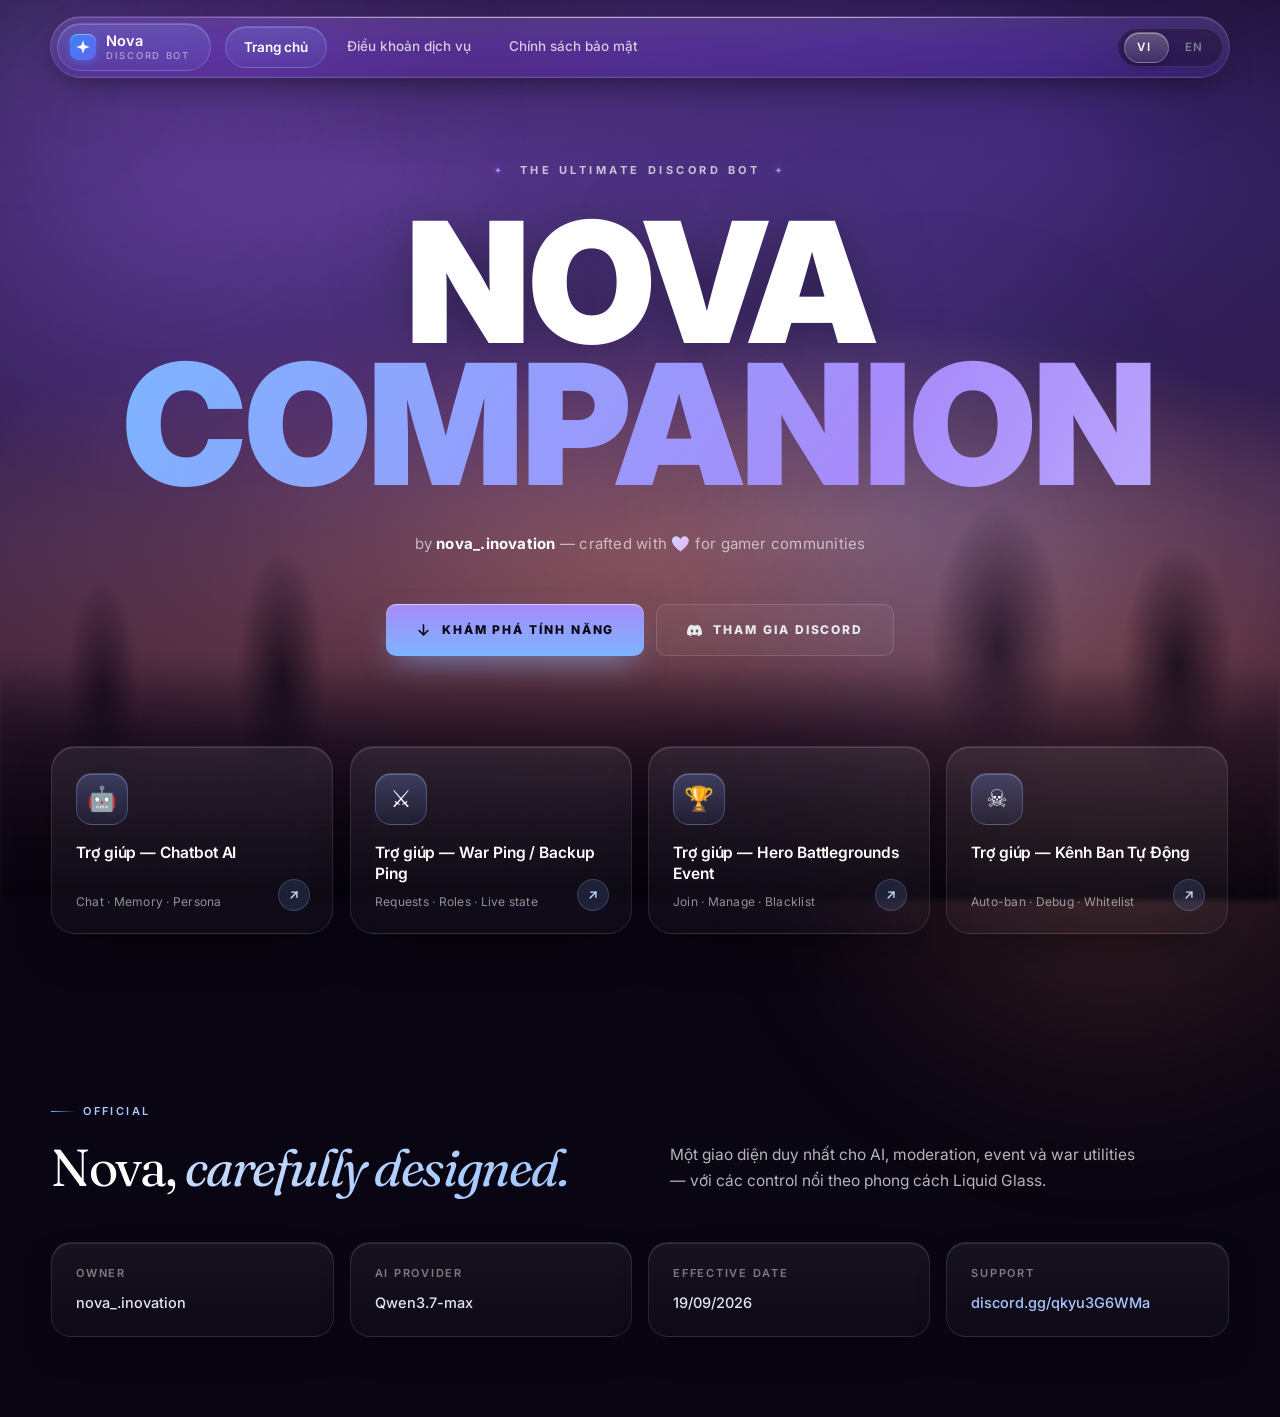
==== commit f4feaee7: "Update index.html" ====
--- a/index.html
+++ b/index.html
@@ -1,74 +1,1012 @@
-<!doctype html><html lang="vi"><head><meta charset="utf-8"><meta name="viewport" content="width=device-width,initial-scale=1"><meta name="theme-color" content="#05070d"><meta name="description" content="Nova Discord Bot — Terms, Privacy and feature guide."><title>Nova — Discord Bot</title><style>@import url('https://fonts.googleapis.com/css2?family=DM+Serif+Display:ital@0;1&family=Manrope:wght@300;400;500;600;700;800&display=swap');
-:root{--bg:#05070d;--fg:#f6f7fb;--muted:#a8aec2;--muted2:#7f879d;--line:rgba(255,255,255,.11);--glass:rgba(255,255,255,.07);--glass2:rgba(255,255,255,.04);--blue:#90adff;--violet:#9b7cff;--green:#78e7c3;--shadow:0 30px 100px rgba(0,0,0,.45)}
-*{box-sizing:border-box}html{scroll-behavior:smooth}body{margin:0;background:var(--bg);color:var(--fg);font-family:Manrope,system-ui,sans-serif;overflow-x:hidden}body:before{content:"";position:fixed;inset:0;z-index:-5;background:linear-gradient(180deg,rgba(2,5,12,.16),rgba(2,4,10,.88)),url('[data-uri]') center/cover fixed;filter:saturate(.9) contrast(1.03);transform:scale(1.03)}body:after{content:"";position:fixed;inset:0;z-index:-4;background:radial-gradient(circle at 15% 20%,rgba(89,130,255,.14),transparent 24%),radial-gradient(circle at 85% 8%,rgba(164,111,255,.13),transparent 22%),linear-gradient(180deg,rgba(4,7,15,.08),rgba(4,7,15,.76));pointer-events:none}.grain{position:fixed;inset:0;z-index:999;pointer-events:none;opacity:.028;mix-blend-mode:soft-light;background-image:url("data:image/svg+xml,%3Csvg xmlns='http://www.w3.org/2000/svg' width='160' height='160' viewBox='0 0 160 160'%3E%3Cfilter id='n'%3E%3CfeTurbulence type='fractalNoise' baseFrequency='.8' numOctaves='3' stitchTiles='stitch'/%3E%3C/filter%3E%3Crect width='100%25' height='100%25' filter='url(%23n)' opacity='.42'/%3E%3C/svg%3E")}
-a{color:inherit;text-decoration:none}button{font:inherit;color:inherit}.container{width:min(1280px,calc(100% - 34px));margin:0 auto}.nav-wrap{position:sticky;top:18px;z-index:800;margin-top:18px}.nav{display:flex;align-items:center;justify-content:space-between;gap:16px;padding:10px 12px 10px 16px;border:1px solid rgba(255,255,255,.14);border-radius:25px;background:linear-gradient(180deg,rgba(16,21,37,.58),rgba(9,12,22,.46));backdrop-filter:blur(26px) saturate(170%);-webkit-backdrop-filter:blur(26px) saturate(170%);box-shadow:0 18px 65px rgba(0,0,0,.3),inset 0 1px 0 rgba(255,255,255,.08);transition:.45s cubic-bezier(.18,.9,.2,1)}.nav.scrolled{background:linear-gradient(180deg,rgba(9,13,24,.78),rgba(8,11,19,.68));box-shadow:0 20px 74px rgba(0,0,0,.38),inset 0 1px 0 rgba(255,255,255,.1)}.brand{display:flex;align-items:center;gap:11px}.brand-mark{width:40px;height:40px;border-radius:14px;display:grid;place-items:center;background:radial-gradient(circle at 35% 25%,#fff,rgba(172,198,255,.72) 27%,rgba(88,119,255,.24) 72%);border:1px solid rgba(255,255,255,.18);box-shadow:0 0 34px rgba(104,141,255,.24),inset 0 1px 0 rgba(255,255,255,.14)}.brand-mark svg{width:23px;height:23px}.brand-copy{display:flex;flex-direction:column;line-height:1}.brand-name{font-size:15px;font-weight:800}.brand-sub{margin-top:4px;font-size:10px;color:var(--muted);letter-spacing:.1em;text-transform:uppercase}.nav-links{display:flex;gap:4px}.nav-link{padding:11px 13px;border-radius:16px;color:var(--muted);font-size:12px;font-weight:700;position:relative;transition:.25s}.nav-link:after{content:"";position:absolute;inset:0;border-radius:16px;background:rgba(255,255,255,.065);opacity:0;transform:scale(.92);transition:.28s}.nav-link span{position:relative;z-index:1}.nav-link:hover,.nav-link.active{color:#fff}.nav-link:hover:after,.nav-link.active:after{opacity:1;transform:scale(1)}.lang{position:relative;display:grid;grid-template-columns:1fr 1fr;align-items:center;width:116px;height:42px;padding:4px;border-radius:999px;background:rgba(255,255,255,.045);border:1px solid rgba(255,255,255,.13);backdrop-filter:blur(18px) saturate(180%);-webkit-backdrop-filter:blur(18px) saturate(180%);overflow:hidden;box-shadow:inset 0 1px 0 rgba(255,255,255,.1),0 8px 28px rgba(0,0,0,.2)}.lang-pill{position:absolute;top:4px;left:4px;width:52px;height:32px;border-radius:999px;background:linear-gradient(180deg,rgba(255,255,255,.42),rgba(174,195,255,.17));border:1px solid rgba(255,255,255,.22);box-shadow:0 3px 18px rgba(105,138,255,.22),inset 0 1px 0 rgba(255,255,255,.3);pointer-events:none}.lang button{position:relative;z-index:1;border:0;background:transparent;height:32px;border-radius:999px;font-size:11px;font-weight:800;color:var(--muted);cursor:pointer}.lang button.active{color:#fff}.lang button:active{transform:scale(.96)}
-.page{padding:26px 0 90px}.hero{display:grid;grid-template-columns:1.02fr .98fr;align-items:center;gap:36px;min-height:700px;padding:56px 0 50px}.eyebrow{display:inline-flex;align-items:center;padding:8px 11px;border-radius:999px;border:1px solid rgba(255,255,255,.12);background:rgba(255,255,255,.045);font-size:10px;font-weight:800;letter-spacing:.15em;color:#cfd7ef}.eyebrow:before{content:"";width:7px;height:7px;border-radius:50%;margin-right:8px;background:#a0b8ff;box-shadow:0 0 16px #7e9fff}h1{margin:18px 0 14px;font-family:'DM Serif Display',serif;font-size:clamp(64px,8vw,118px);font-weight:400;line-height:.88;letter-spacing:-.04em}h1 em{color:#a7b9ff;text-shadow:0 0 42px rgba(130,157,255,.2)}.lead{max-width:610px;color:#e0e4ee;font-size:15px;line-height:1.85}.hero-actions{display:flex;gap:10px;flex-wrap:wrap;margin-top:24px}.btn{position:relative;display:inline-flex;align-items:center;gap:9px;min-height:46px;padding:0 16px;border-radius:17px;border:1px solid rgba(255,255,255,.12);background:linear-gradient(180deg,rgba(255,255,255,.09),rgba(255,255,255,.035));box-shadow:inset 0 1px 0 rgba(255,255,255,.08),0 14px 38px rgba(0,0,0,.2);backdrop-filter:blur(18px) saturate(170%);-webkit-backdrop-filter:blur(18px) saturate(170%);font-size:12px;font-weight:800;cursor:pointer;overflow:hidden;transition:.3s cubic-bezier(.18,.9,.2,1)}.btn:before{content:"";position:absolute;inset:0;background:radial-gradient(circle 100px at var(--mx,50%) var(--my,50%),rgba(255,255,255,.14),transparent 72%);opacity:.45}.btn>span{position:relative;z-index:1}.btn:hover{transform:translateY(-2px) scale(1.01);border-color:rgba(171,192,255,.35);background:linear-gradient(180deg,rgba(255,255,255,.13),rgba(255,255,255,.055))}.btn:active{transform:scale(.975)}.btn.primary{background:linear-gradient(180deg,rgba(144,173,255,.33),rgba(86,116,255,.12));border-color:rgba(188,206,255,.3);box-shadow:inset 0 1px 0 rgba(255,255,255,.13),0 20px 60px rgba(72,104,255,.16)}.hero-meta{display:flex;flex-wrap:wrap;gap:8px;margin-top:20px}.meta-chip{padding:9px 12px;border-radius:14px;border:1px solid rgba(255,255,255,.08);background:rgba(255,255,255,.035);color:var(--muted);font-size:11px}.meta-chip b{color:#dfe6f7}.hero-note{margin-top:28px;color:var(--muted2);font-size:11px;letter-spacing:.08em;text-transform:uppercase}.hero-note strong{color:#dde7ff}.hero-art{position:relative;min-height:580px;border-radius:38px;overflow:hidden;border:1px solid rgba(255,255,255,.14);box-shadow:var(--shadow),inset 0 1px 0 rgba(255,255,255,.12);background:rgba(255,255,255,.03)}.hero-art>img{width:100%;height:100%;display:block;object-fit:cover;filter:saturate(.9) contrast(1.04);opacity:.93}.hero-art:after{content:"";position:absolute;inset:0;background:linear-gradient(180deg,rgba(4,7,15,.06),rgba(4,7,15,.13) 38%,rgba(4,7,15,.8) 100%),radial-gradient(circle at 74% 25%,rgba(143,174,255,.2),transparent 28%)}.hero-overlay{position:absolute;z-index:2;left:18px;right:18px;bottom:18px;display:grid;grid-template-columns:1fr auto;gap:12px;padding:18px;border-radius:24px;background:linear-gradient(180deg,rgba(8,12,25,.68),rgba(8,10,18,.54));border:1px solid rgba(255,255,255,.14);backdrop-filter:blur(24px) saturate(165%);-webkit-backdrop-filter:blur(24px) saturate(165%);box-shadow:0 18px 58px rgba(0,0,0,.38),inset 0 1px 0 rgba(255,255,255,.08)}.hero-overlay h3{margin:0 0 6px;font-size:14px}.hero-overlay p{margin:0;color:var(--muted);font-size:11px;line-height:1.55}.orb{width:58px;height:58px;border-radius:20px;display:grid;place-items:center;background:radial-gradient(circle at 35% 25%,#fff,rgba(174,199,255,.72) 28%,rgba(90,121,255,.22) 70%);border:1px solid rgba(255,255,255,.18);box-shadow:0 0 32px rgba(101,137,255,.28)}.orb svg{width:29px;height:29px}
-.section{padding:66px 0}.section-head{display:flex;align-items:end;justify-content:space-between;gap:24px;margin-bottom:22px}.kicker{font-size:10px;letter-spacing:.17em;text-transform:uppercase;font-weight:800;color:#bec7e6}.section-title{margin:7px 0 0;font-family:'DM Serif Display',serif;font-size:48px;font-weight:400;line-height:1}.section-copy{max-width:530px;color:var(--muted);font-size:13px;line-height:1.75}.feature-grid{display:grid;grid-template-columns:repeat(4,1fr);gap:14px}.feature{position:relative;min-height:240px;padding:20px;border-radius:28px;border:1px solid rgba(255,255,255,.11);background:linear-gradient(180deg,rgba(255,255,255,.07),rgba(255,255,255,.025));backdrop-filter:blur(20px) saturate(170%);-webkit-backdrop-filter:blur(20px) saturate(170%);box-shadow:0 18px 50px rgba(0,0,0,.24),inset 0 1px 0 rgba(255,255,255,.07);overflow:hidden;cursor:pointer;transition:.38s cubic-bezier(.18,.9,.2,1)}.feature:before{content:"";position:absolute;inset:0;background:radial-gradient(circle 150px at var(--mx,50%) var(--my,50%),rgba(255,255,255,.12),transparent 72%);opacity:.5}.feature:hover{transform:translateY(-3px) scale(1.01);border-color:rgba(166,191,255,.34);box-shadow:0 26px 80px rgba(0,0,0,.34),0 0 0 1px rgba(150,180,255,.05) inset}.feature:active{transform:scale(.975)}.feature-icon{position:relative;z-index:1;width:50px;height:50px;border-radius:17px;display:grid;place-items:center;margin-bottom:42px;background:radial-gradient(circle at 35% 25%,#fff,rgba(161,191,255,.55) 28%,rgba(87,118,255,.18) 74%);border:1px solid rgba(255,255,255,.16);box-shadow:0 0 34px rgba(99,135,255,.2)}.feature h3{position:relative;z-index:1;margin:0 0 7px;font-size:16px}.feature p{position:relative;z-index:1;margin:0;max-width:230px;color:var(--muted);font-size:11px;line-height:1.55}.feature .arrow{position:absolute;right:18px;bottom:17px;z-index:2;width:36px;height:36px;border-radius:50%;display:grid;place-items:center;background:rgba(255,255,255,.055);border:1px solid rgba(255,255,255,.1);color:#e4ebff}.feature-art{position:absolute;right:-14%;bottom:-22%;width:75%;height:64%;background:url('[data-uri]<div class="grain"></div><div class="container nav-wrap"><nav class="nav" id="siteNav"><a class="brand" href="./index.html"><span class="brand-mark"><svg viewBox="0 0 64 64"><path d="M32 8v7M21 12l4 5M43 12l-4 5" stroke="white" stroke-width="2.5" stroke-linecap="round"/><rect x="13" y="18" width="38" height="29" rx="10" fill="none" stroke="white" stroke-width="2.5"/><circle cx="25" cy="31" r="3" fill="white"/><circle cx="39" cy="31" r="3" fill="white"/><path d="M24 40h16" stroke="#a9c1ff" stroke-width="3" stroke-linecap="round"/></svg></span><span class="brand-copy"><span class="brand-name">Nova</span><span class="brand-sub">Discord Bot</span></span></a><div class="nav-links"><a class="nav-link active" href="./index.html"><span data-key="home">Trang chủ</span></a><a class="nav-link " href="./terms-of-service.html"><span data-key="terms">Điều khoản dịch vụ</span></a><a class="nav-link " href="./privacy-policy.html"><span data-key="privacy">Chính sách bảo mật</span></a></div><div class="lang" id="languageControl"><span class="lang-pill"></span><button data-lang="vi">VI</button><button data-lang="en">EN</button></div></nav></div><main class="page"><div class="container"><section class="hero"><div class="reveal"><div class="eyebrow"><span data-ui="eyebrow">DISCORD BOT · LEGAL & FEATURES</span></div><h1>Nova<br><em>Discord Bot.</em></h1><p class="lead" data-ui="heroSub">Trợ lý AI thông minh cho chat, quản lý server, War Ping, event và các tiện ích Discord hàng ngày.</p><div class="hero-actions"><a class="btn primary" href="#features"><span>✦</span><span data-ui="explore">Khám phá tính năng</span></a><a class="btn" href="./terms-of-service.html"><span>↗</span><span data-ui="readTerms">Đọc điều khoản</span></a><a class="btn" href="./privacy-policy.html"><span>↗</span><span data-ui="readPrivacy">Đọc chính sách bảo mật</span></a></div><div class="hero-meta"><span class="meta-chip"><b>19/09/2026</b></span><span class="meta-chip"><span data-ui="provider">AI provider</span>: <b>Qwen3.7-max</b></span><span class="meta-chip"><span data-ui="owner">Bot owner</span>: <b>nova_.inovation</b></span></div><div class="hero-note"><strong>Nova</strong> · <span data-ui="legal">Minh bạch, rõ ràng và dễ hiểu.</span></div></div><div class="hero-art reveal"><img src="[data-uri]" alt="Nova futuristic cinematic interface artwork"><div class="hero-overlay"><div><h3>Nova · Liquid Glass</h3><p data-ui="heroSub">Trợ lý AI thông minh cho chat, quản lý server, War Ping, event và các tiện ích Discord hàng ngày.</p></div><div class="orb"><svg viewBox="0 0 64 64"><path d="M32 8v7M21 12l4 5M43 12l-4 5" stroke="white" stroke-width="2.5" stroke-linecap="round"/><rect x="13" y="18" width="38" height="29" rx="10" fill="none" stroke="white" stroke-width="2.5"/><circle cx="25" cy="31" r="3" fill="white"/><circle cx="39" cy="31" r="3" fill="white"/><path d="M24 40h16" stroke="#a9c1ff" stroke-width="3" stroke-linecap="round"/></svg></div></div></div></section><section class="section" id="features"><div class="section-head"><div><div class="kicker">NOVA SYSTEM</div><h2 class="section-title" data-ui="features">Các tính năng của Nova</h2></div><p class="section-copy" data-ui="featuresSub">Bấm vào từng mục. Thẻ sẽ mở rộng thành một lớp Liquid Glass ở giữa màn hình với toàn bộ lệnh và mô tả chi tiết.</p></div><div class="feature-grid"><article class="feature reveal" data-feature="ai"><div class="feature-art"></div><div class="feature-icon">🤖</div><h3 data-feature-title="ai">Trợ giúp — Chatbot AI</h3><p data-feature-short="ai">Chat · Memory · Persona</p><div class="arrow">↗</div></article><article class="feature reveal" data-feature="war"><div class="feature-art"></div><div class="feature-icon">⚔️</div><h3 data-feature-title="war">Trợ giúp — War Ping / Backup</h3><p data-feature-short="war">War · Backup · Trusted</p><div class="arrow">↗</div></article><article class="feature reveal" data-feature="event"><div class="feature-art"></div><div class="feature-icon">🏆</div><h3 data-feature-title="event">Trợ giúp — Hero Battlegrounds Event</h3><p data-feature-short="event">Join · Manage · Complete</p><div class="arrow">↗</div></article><article class="feature reveal" data-feature="ban"><div class="feature-art"></div><div class="feature-icon">☠️</div><h3 data-feature-title="ban">Trợ giúp — Kênh Ban Tự Động</h3><p data-feature-short="ban">Auto Ban · Whitelist</p><div class="arrow">↗</div></article></div><div class="info-strip reveal"><div class="info-item"><div class="label">Support</div><div class="value">discord.gg/qkyu3G6WMa</div></div><div class="info-item"><div class="label">Contact</div><div class="value">anhbao27072011@gmail.com</div></div><div class="info-item"><div class="label">AI provider</div><div class="value">Qwen3.7-max</div></div></div></section></div></main><div class="modal-layer" id="featureLayer"><div class="modal" id="featureModal"><div class="modal-head"><div class="modal-title-wrap"><div class="modal-icon" id="modalIcon"></div><div><h2 id="modalTitle"></h2><p id="modalDesc"></p></div></div><button class="close" id="featureClose" aria-label="Close">×</button></div><div class="modal-body"><div class="commands" id="modalCommands"></div><aside class="modal-side"><img src="[data-uri]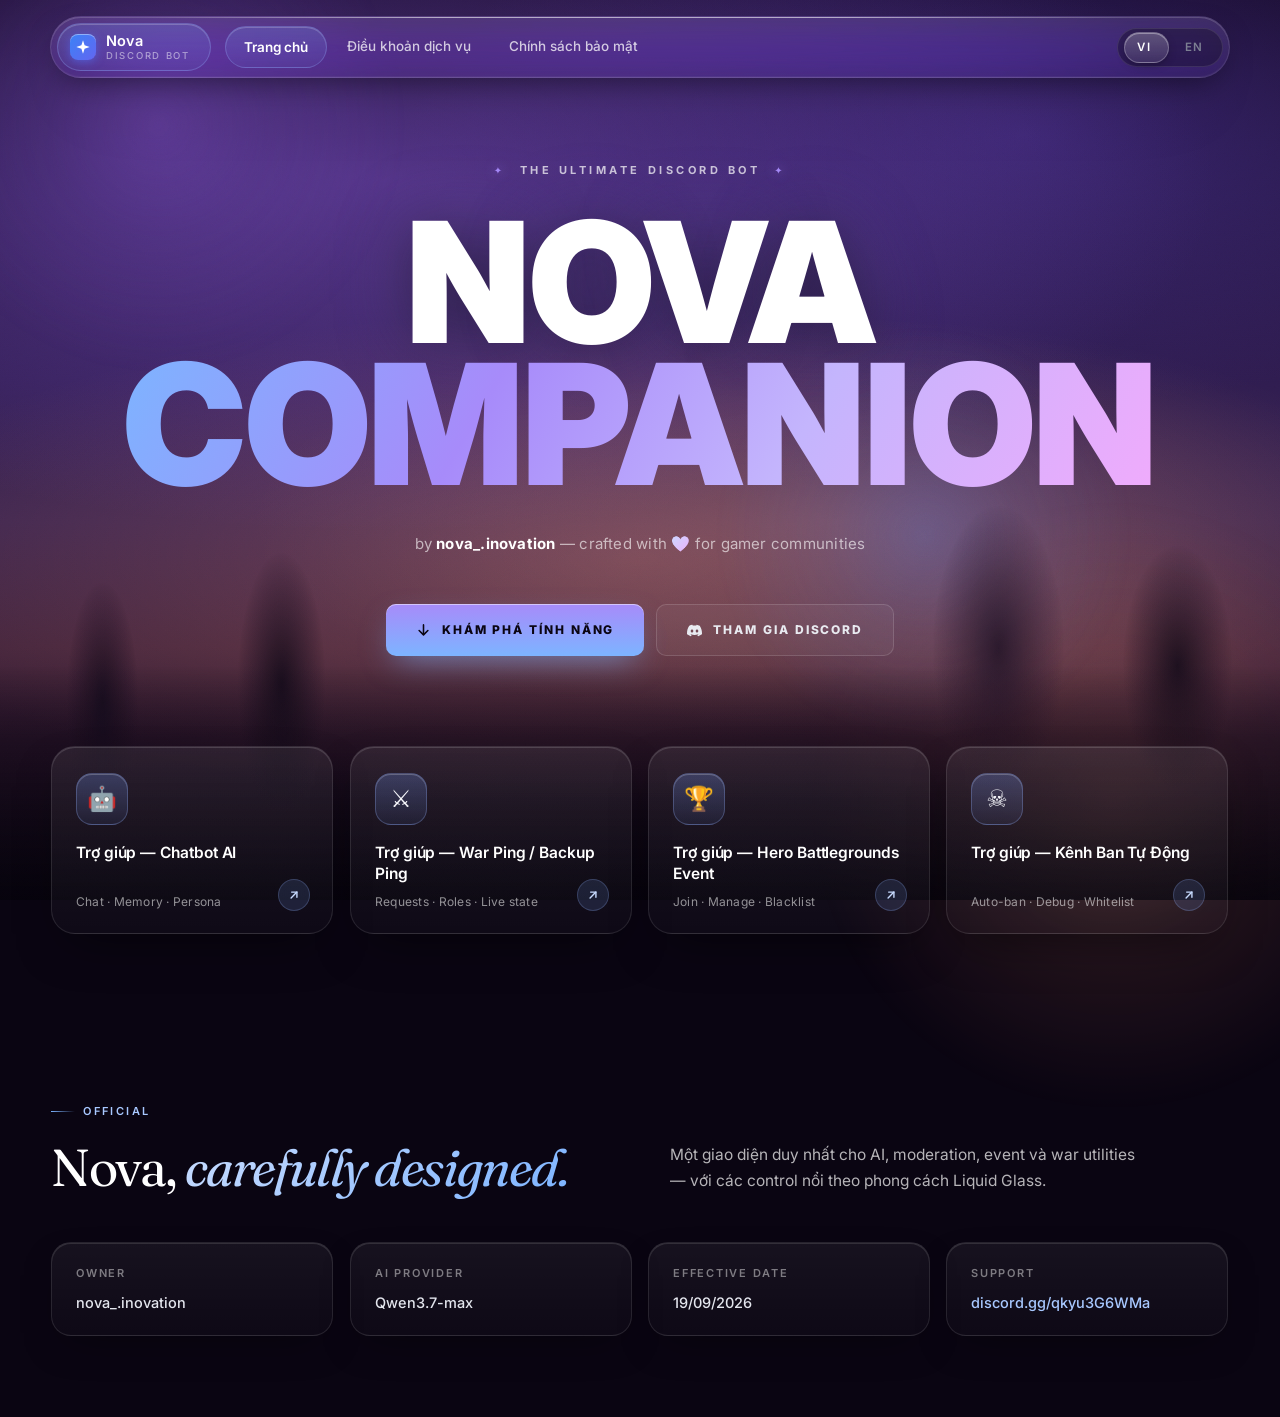
==== commit abcc650d: "Update index.html" ====
--- a/index.html
+++ b/index.html
@@ -29,32 +29,31 @@
 a{color:inherit;text-decoration:none}
 h1,h2,h3{font-family:'Fraunces',Georgia,serif;font-weight:400;letter-spacing:-.02em;line-height:1.1;color:#fff;font-optical-sizing:auto}
 
-/* ============ BACKGROUND ANIMATED ============ */
+/* ============ BACKGROUND ============ */
 .bg-layer{position:fixed;inset:0;z-index:-4;pointer-events:none;
   background:
-    radial-gradient(ellipse 90% 40% at 50% 62%, rgba(255,150,120,.28), transparent 70%),
-    radial-gradient(ellipse 70% 35% at 65% 58%, rgba(255,190,140,.18), transparent 65%),
-    radial-gradient(ellipse 100% 60% at 30% 20%, rgba(140,90,220,.5), transparent 65%),
-    radial-gradient(ellipse 80% 50% at 80% 15%, rgba(90,60,180,.45), transparent 60%),
-    linear-gradient(180deg,#150a26 0%,#23153f 22%,#2f1c50 42%,#3d254f 58%,#43243c 72%,#2a1529 86%,#0f0818 100%);
-  animation:bgHue 40s ease-in-out infinite}
-@keyframes bgHue{
-  0%,100%{filter:hue-rotate(0deg) saturate(1)}
-  50%{filter:hue-rotate(15deg) saturate(1.2)}
-}
-.bg-orb{position:fixed;border-radius:50%;filter:blur(90px);pointer-events:none;z-index:-3;opacity:.55;will-change:transform}
+    radial-gradient(ellipse 90% 40% at 50% 62%, rgba(255,150,120,.26), transparent 70%),
+    radial-gradient(ellipse 70% 35% at 65% 58%, rgba(255,190,140,.16), transparent 65%),
+    radial-gradient(ellipse 100% 60% at 30% 20%, rgba(140,90,220,.48), transparent 65%),
+    radial-gradient(ellipse 80% 50% at 80% 15%, rgba(90,60,180,.42), transparent 60%),
+    linear-gradient(180deg,#150a26 0%,#23153f 22%,#2f1c50 42%,#3d254f 58%,#43243c 72%,#2a1529 86%,#0f0818 100%)}
+/* Bỏ bgHue filter toàn trang — chỉ tĩnh */
+.bg-orb{position:fixed;border-radius:50%;pointer-events:none;z-index:-3;opacity:.55;
+  will-change:transform;transform:translate3d(0,0,0);
+  /* Dùng radial-gradient mềm thay vì filter blur(90px) — nhanh hơn ~10x */
+}
 .bg-orb.o1{width:520px;height:520px;top:-15%;left:-8%;
-  background:radial-gradient(circle,rgba(140,90,220,.65),transparent 70%);
+  background:radial-gradient(circle, rgba(140,90,220,.6) 0%, rgba(140,90,220,.25) 30%, transparent 68%);
   animation:float1 24s ease-in-out infinite}
 .bg-orb.o2{width:640px;height:640px;bottom:-25%;right:-12%;
-  background:radial-gradient(circle,rgba(255,150,120,.5),transparent 70%);
+  background:radial-gradient(circle, rgba(255,150,120,.45) 0%, rgba(255,150,120,.18) 32%, transparent 68%);
   animation:float2 30s ease-in-out infinite}
 .bg-orb.o3{width:440px;height:440px;top:35%;left:55%;
-  background:radial-gradient(circle,rgba(90,140,255,.5),transparent 70%);
+  background:radial-gradient(circle, rgba(90,140,255,.45) 0%, rgba(90,140,255,.18) 32%, transparent 68%);
   animation:float3 36s ease-in-out infinite}
-@keyframes float1{0%,100%{transform:translate(0,0) scale(1)}33%{transform:translate(80px,60px) scale(1.15)}66%{transform:translate(-40px,100px) scale(.95)}}
-@keyframes float2{0%,100%{transform:translate(0,0) scale(1)}50%{transform:translate(-100px,-60px) scale(.9)}}
-@keyframes float3{0%,100%{transform:translate(-50%,-50%) scale(1)}50%{transform:translate(-30%,-40%) scale(1.25)}}
+@keyframes float1{0%,100%{transform:translate3d(0,0,0) scale(1)}33%{transform:translate3d(70px,50px,0) scale(1.12)}66%{transform:translate3d(-40px,90px,0) scale(.96)}}
+@keyframes float2{0%,100%{transform:translate3d(0,0,0) scale(1)}50%{transform:translate3d(-90px,-50px,0) scale(.92)}}
+@keyframes float3{0%,100%{transform:translate3d(-50%,-50%,0) scale(1)}50%{transform:translate3d(-30%,-40%,0) scale(1.2)}}
 .silhouette{position:fixed;inset:0;z-index:-2;pointer-events:none;
   background-image:
     radial-gradient(ellipse 60px 200px at 8% 78%, rgba(15,8,24,.85), transparent 60%),
@@ -62,32 +61,26 @@
     radial-gradient(ellipse 120px 260px at 78% 72%, rgba(20,10,30,.8), transparent 55%),
     radial-gradient(ellipse 100px 220px at 92% 74%, rgba(10,6,20,.85), transparent 55%),
     linear-gradient(180deg,transparent 74%,rgba(8,4,16,.5) 82%,rgba(5,3,10,.9) 100%);
-  filter:blur(2px);opacity:.9}
-.grain{position:fixed;inset:0;z-index:1;pointer-events:none;opacity:.05;mix-blend-mode:overlay;
+  opacity:.9}
+.grain{position:fixed;inset:0;z-index:1;pointer-events:none;opacity:.045;mix-blend-mode:overlay;
   background-image:url("data:image/svg+xml;utf8,<svg xmlns='http://www.w3.org/2000/svg' width='220' height='220'><filter id='n'><feTurbulence type='fractalNoise' baseFrequency='.9' numOctaves='2' stitchTiles='stitch'/></filter><rect width='100%25' height='100%25' filter='url(%23n)'/></svg>")}
 
-/* Floating particles */
-.particles{position:fixed;inset:0;z-index:-1;pointer-events:none;overflow:hidden}
-.particle{position:absolute;border-radius:50%;background:rgba(200,220,255,.7);
-  box-shadow:0 0 10px rgba(160,200,255,.7);animation:floatUp linear infinite;opacity:0}
+/* Particles — bỏ box-shadow, giảm số lượng */
+.particles{position:fixed;inset:0;z-index:-1;pointer-events:none;overflow:hidden;contain:strict}
+.particle{position:absolute;border-radius:50%;background:rgba(200,220,255,.65);
+  animation:floatUp linear infinite;opacity:0;will-change:transform,opacity;
+  transform:translate3d(0,0,0)}
 @keyframes floatUp{
-  0%{transform:translateY(0) translateX(0);opacity:0}
+  0%{transform:translate3d(0,0,0);opacity:0}
   10%{opacity:.7}
-  50%{opacity:.5;transform:translateY(-50vh) translateX(20px)}
+  50%{opacity:.5}
   90%{opacity:.3}
-  100%{transform:translateY(-110vh) translateX(-10px);opacity:0}
-}
-
-/* Cursor light */
-.cursor-light{position:fixed;width:420px;height:420px;border-radius:50%;
-  pointer-events:none;z-index:0;opacity:0;transition:opacity .4s;
-  background:radial-gradient(circle,rgba(140,180,255,.10) 0%,rgba(167,139,250,.05) 35%,transparent 65%);
-  filter:blur(30px);transform:translate(-50%,-50%);will-change:transform}
-@media(hover:hover){.cursor-light{opacity:1}}
-
-/* ============ GLASS ============ */
+  100%{transform:translate3d(15px,-110vh,0);opacity:0}
+}
+
+/* ============ GLASS — giảm blur ============ */
 .glass{background:linear-gradient(180deg,rgba(255,255,255,.11),rgba(255,255,255,.04));
-  backdrop-filter:blur(28px) saturate(180%);-webkit-backdrop-filter:blur(28px) saturate(180%);
+  backdrop-filter:blur(18px) saturate(160%);-webkit-backdrop-filter:blur(18px) saturate(160%);
   border:1px solid var(--line);
   box-shadow:var(--shadow-lg),inset 0 1px 0 rgba(255,255,255,.16),inset 0 -1px 0 rgba(255,255,255,.04);
   position:relative}
@@ -99,7 +92,7 @@
   display:flex;align-items:center;gap:6px;padding:6px;border-radius:100px;
   width:min(1180px,calc(100vw - 32px));
   animation:slideDown .9s var(--ease-out) both}
-@keyframes slideDown{from{opacity:0;transform:translate(-50%,-24px)}to{opacity:1;transform:translate(-50%,0)}}
+@keyframes slideDown{from{opacity:0;transform:translate3d(-50%,-24px,0)}to{opacity:1;transform:translate3d(-50%,0,0)}}
 .brand-chip{display:flex;align-items:center;gap:10px;padding:9px 20px 9px 12px;border-radius:100px;
   background:linear-gradient(180deg,rgba(120,160,255,.22),rgba(120,160,255,.08));
   border:1px solid rgba(150,180,255,.28);box-shadow:inset 0 1px 0 rgba(255,255,255,.2);
@@ -107,12 +100,7 @@
 .brand-chip:hover{transform:scale(1.04)}
 .brand-star{width:26px;height:26px;border-radius:8px;flex-shrink:0;display:flex;align-items:center;justify-content:center;
   background:linear-gradient(135deg,#3b82f6,#6366f1);
-  box-shadow:0 2px 8px rgba(80,120,255,.5),inset 0 1px 0 rgba(255,255,255,.4);
-  animation:starPulse 4s ease-in-out infinite}
-@keyframes starPulse{
-  0%,100%{box-shadow:0 2px 8px rgba(80,120,255,.5),inset 0 1px 0 rgba(255,255,255,.4)}
-  50%{box-shadow:0 2px 24px rgba(120,160,255,.95),inset 0 1px 0 rgba(255,255,255,.6)}
-}
+  box-shadow:0 2px 8px rgba(80,120,255,.5),inset 0 1px 0 rgba(255,255,255,.4)}
 .brand-star svg{width:16px;height:16px;color:#fff;transition:transform .6s var(--ease-spring)}
 .brand-chip:hover .brand-star svg{transform:rotate(360deg)}
 .brand-text{display:flex;flex-direction:column;line-height:1.1}
@@ -120,11 +108,8 @@
 .brand-sub{font-size:9.5px;font-weight:500;letter-spacing:.18em;color:rgba(255,255,255,.5);text-transform:uppercase;margin-top:2px}
 .tabs{display:flex;gap:2px;flex:1;padding-left:8px}
 .tab{padding:10px 18px;border-radius:100px;font-size:13.5px;font-weight:500;color:rgba(255,255,255,.75);
-  transition:all .3s var(--ease);white-space:nowrap;position:relative;overflow:hidden}
-.tab::before{content:'';position:absolute;inset:0;background:radial-gradient(circle,rgba(160,200,255,.15),transparent 70%);
-  opacity:0;transition:opacity .4s;pointer-events:none}
+  transition:color .3s,background .3s;white-space:nowrap}
 .tab:hover{color:#fff;background:rgba(255,255,255,.06)}
-.tab:hover::before{opacity:1}
 .tab.active{color:#fff;background:linear-gradient(180deg,rgba(120,160,255,.22),rgba(120,160,255,.08));
   border:1px solid rgba(150,180,255,.28);box-shadow:inset 0 1px 0 rgba(255,255,255,.2);font-weight:600}
 .lang-seg{display:inline-flex;gap:2px;padding:3px;border-radius:100px;background:rgba(0,0,0,.28);
@@ -133,7 +118,8 @@
   background:linear-gradient(180deg,rgba(255,255,255,.24),rgba(255,255,255,.10));
   border:1px solid rgba(255,255,255,.24);
   box-shadow:0 3px 10px -2px rgba(0,0,0,.4),inset 0 1px 0 rgba(255,255,255,.35);
-  transition:transform .55s var(--ease-spring),width .55s var(--ease-spring);z-index:1}
+  transition:transform .45s var(--ease-spring),width .45s var(--ease-spring);z-index:1;
+  will-change:transform,width}
 .lang-btn{position:relative;z-index:2;padding:7px 16px;border-radius:100px;
   font-size:11.5px;font-weight:600;letter-spacing:.1em;color:var(--dim);transition:color .3s}
 .lang-btn.active{color:#fff}
@@ -141,12 +127,10 @@
 
 /* ============ PAGE WRAPPER ============ */
 .page{transition:filter .5s var(--ease-out),transform .5s var(--ease-out);transform-origin:center top}
-.page.blurred{filter:blur(20px) saturate(.75);transform:scale(.985);pointer-events:none}
-.page-dim{position:fixed;inset:0;z-index:99;background:rgba(5,2,12,.55);opacity:0;
-  pointer-events:none;transition:opacity .4s var(--ease-out);
-  backdrop-filter:blur(0px);-webkit-backdrop-filter:blur(0px)}
-.page-dim.active{opacity:1;pointer-events:auto;
-  backdrop-filter:blur(10px);-webkit-backdrop-filter:blur(10px)}
+.page.blurred{filter:blur(14px) saturate(.8);transform:scale(.985);pointer-events:none}
+.page-dim{position:fixed;inset:0;z-index:99;background:rgba(5,2,12,.6);opacity:0;
+  pointer-events:none;transition:opacity .4s var(--ease-out)}
+.page-dim.active{opacity:1;pointer-events:auto}
 
 /* ============ HERO ============ */
 .hero{
@@ -161,7 +145,7 @@
   font-size: 11px;font-weight: 700;letter-spacing: .32em;text-transform: uppercase;
   color: rgba(255,255,255,.72);margin-bottom: 32px;padding: 0;
   animation:fadeUp .9s .15s var(--ease-out) both}
-@keyframes fadeUp{from{opacity:0;transform:translateY(20px)}to{opacity:1;transform:translateY(0)}}
+@keyframes fadeUp{from{opacity:0;transform:translate3d(0,20px,0)}to{opacity:1;transform:translate3d(0,0,0)}}
 .badge-dot{color: #a78bfa;font-size: 10px;line-height: 1;text-shadow: 0 0 12px rgba(167,139,250,.9);
   animation: badgePulse 3s ease-in-out infinite;display:inline-block}
 .badge-dot:last-child{animation-delay:1.5s}
@@ -183,20 +167,16 @@
 }
 .title-2{
   display: block;font-size: clamp(72px, 14vw, 168px);
-  background: linear-gradient(120deg,#7db4ff 0%,#a78bfa 30%,#c4b5fd 50%,#f0abfc 70%,#7db4ff 100%);
-  background-size: 250% 100%;
+  background: linear-gradient(120deg,#7db4ff 0%,#a78bfa 35%,#c4b5fd 65%,#f0abfc 100%);
   -webkit-background-clip: text;background-clip: text;-webkit-text-fill-color: transparent;
   filter: drop-shadow(0 8px 50px rgba(125,180,255,.45));
-  animation:titleIn 1.1s .4s var(--ease-out) both, shimmer 8s 1.5s ease-in-out infinite;
-}
+  animation:titleIn 1.1s .4s var(--ease-out) both;
+}
+/* Bỏ shimmer trên text — nặng, không cần thiết */
 @keyframes titleIn{
-  0%{opacity:0;transform:translateY(50px) scale(.92);filter:blur(20px)}
+  0%{opacity:0;transform:translate3d(0,50px,0) scale(.92);filter:blur(20px)}
   60%{filter:blur(4px)}
-  100%{opacity:1;transform:translateY(0) scale(1);filter:blur(0)}
-}
-@keyframes shimmer{
-  0%,100%{background-position:0% 50%}
-  50%{background-position:100% 50%}
+  100%{opacity:1;transform:translate3d(0,0,0) scale(1);filter:blur(0)}
 }
 
 .hero-sub{
@@ -240,30 +220,23 @@
   background: linear-gradient(180deg, #a78bfa 0%, #7db4ff 100%);
   color: #0a0512;border: none;
   box-shadow: 0 12px 32px -10px rgba(125,180,255,.65), inset 0 1px 0 rgba(255,255,255,.5);
-  animation:btnPulse 3s ease-in-out infinite;
-}
-@keyframes btnPulse{
-  0%,100%{box-shadow:0 12px 32px -10px rgba(125,180,255,.65),inset 0 1px 0 rgba(255,255,255,.5)}
-  50%{box-shadow:0 12px 40px -8px rgba(167,139,250,.85),inset 0 1px 0 rgba(255,255,255,.6)}
 }
 .hero-btn-primary:hover{
-  transform: translateY(-3px) scale(1.02);
+  transform: translate3d(0,-3px,0) scale(1.02);
   box-shadow: 0 22px 50px -10px rgba(125,180,255,.9), inset 0 1px 0 rgba(255,255,255,.6);
-  filter: brightness(1.1);
-}
-.hero-btn-primary:active{transform: translateY(-1px) scale(.99)}
+}
+.hero-btn-primary:active{transform: translate3d(0,-1px,0) scale(.99)}
 .hero-btn-secondary{
   background: rgba(255,255,255,.045);color: #e8eaf0;
   border: 1px solid rgba(255,255,255,.14);
-  backdrop-filter: blur(12px);-webkit-backdrop-filter: blur(12px);
+  backdrop-filter: blur(10px);-webkit-backdrop-filter: blur(10px);
 }
 .hero-btn-secondary:hover{
   background: rgba(255,255,255,.1);border-color: rgba(255,255,255,.28);
-  transform: translateY(-3px);
+  transform: translate3d(0,-3px,0);
   box-shadow: 0 16px 40px -12px rgba(0,0,0,.5);
 }
-.hero-btn-secondary:active{transform: translateY(-1px)}
-.hero-btn-secondary:hover svg{color:#c8dcff}
+.hero-btn-secondary:active{transform: translate3d(0,-1px,0)}
 
 @media(max-width:520px){
   .hero-btn{padding: 14px 22px; font-size: 11px; letter-spacing: .12em;}
@@ -282,7 +255,7 @@
   background:linear-gradient(180deg,rgba(255,255,255,.075),rgba(255,255,255,.025));
   border:1px solid var(--line);
   box-shadow:0 20px 50px -20px rgba(0,0,0,.6),inset 0 1px 0 rgba(255,255,255,.15);
-  overflow:hidden;isolation:isolate;
+  overflow:hidden;isolation:isolate;contain:layout style paint;
   transition:transform .5s var(--ease),box-shadow .5s var(--ease),border-color .4s;
   cursor:pointer;will-change:transform;
   animation:cardIn .9s var(--ease-out) both}
@@ -291,15 +264,9 @@
 .card:nth-child(3){animation-delay:1.14s}
 .card:nth-child(4){animation-delay:1.26s}
 @keyframes cardIn{
-  0%{opacity:0;transform:translateY(40px) scale(.94);filter:blur(6px)}
-  100%{opacity:1;transform:translateY(0) scale(1);filter:blur(0)}
-}
-/* Floating idle — chạy sau khi enter xong */
-@keyframes floatIdle{
-  0%,100%{transform:translateY(0)}
-  50%{transform:translateY(-6px)}
-}
-.card{animation:cardIn .9s var(--ease-out) both}
+  0%{opacity:0;transform:translate3d(0,40px,0) scale(.94);filter:blur(6px)}
+  100%{opacity:1;transform:translate3d(0,0,0) scale(1);filter:blur(0)}
+}
 .card::before{
   content:'';position:absolute;inset:0;border-radius:inherit;pointer-events:none;
   background:radial-gradient(400px circle at var(--mx,50%) var(--my,50%),rgba(140,180,255,.22),transparent 60%);
@@ -310,12 +277,11 @@
   background:linear-gradient(105deg,transparent 40%,rgba(255,255,255,.14) 50%,transparent 60%);
   transition:left .9s var(--ease-out);z-index:2}
 .card:hover::after{left:100%}
-.card:hover{transform:translateY(-8px) scale(1.02);
+.card:hover{transform:translate3d(0,-8px,0) scale(1.02);
   border-color:rgba(150,180,255,.4);
   box-shadow:0 34px 70px -20px rgba(80,120,255,.45),
-    0 0 0 1px rgba(150,180,255,.15),
     inset 0 1px 0 rgba(255,255,255,.28)}
-.card:active{transform:translateY(-4px) scale(.99)}
+.card:active{transform:translate3d(0,-4px,0) scale(.99)}
 .card > *{position:relative;z-index:3}
 
 .card-icon{width:52px;height:52px;border-radius:16px;display:flex;align-items:center;justify-content:center;
@@ -336,8 +302,7 @@
   display:flex;align-items:center;justify-content:center;
   background:rgba(120,160,255,.14);border:1px solid rgba(150,180,255,.22);
   color:#c8dcff;transition:all .5s var(--ease-spring);z-index:4}
-.card:hover .card-arrow{background:rgba(120,160,255,.35);transform:translateX(4px) rotate(-45deg) scale(1.1);
-  box-shadow:0 0 20px rgba(150,180,255,.5)}
+.card:hover .card-arrow{background:rgba(120,160,255,.35);transform:translateX(4px) rotate(-45deg) scale(1.1)}
 .card-arrow svg{width:14px;height:14px}
 
 /* ============ "CAREFULLY DESIGNED" ============ */
@@ -349,9 +314,9 @@
   color:#a8c8ff;margin-bottom:20px}
 .designed-eyebrow::before{content:'';width:24px;height:1px;background:linear-gradient(90deg,#7db4ff,transparent)}
 .designed h2{font-size:clamp(32px,4.5vw,52px);line-height:1.05;letter-spacing:-.03em;color:#fff}
+/* Bỏ shimmer background-position — chỉ gradient tĩnh */
 .designed h2 em{font-style:italic;background:linear-gradient(135deg,#c8dcff,#7db4ff);
-  -webkit-background-clip:text;background-clip:text;-webkit-text-fill-color:transparent;
-  background-size:200% 100%;animation:shimmer 6s ease-in-out infinite}
+  -webkit-background-clip:text;background-clip:text;-webkit-text-fill-color:transparent}
 .designed-desc{font-size:15.5px;line-height:1.7;color:rgba(255,255,255,.7);max-width:480px}
 
 .info-grid{display:grid;grid-template-columns:repeat(4,1fr);gap:16px}
@@ -362,24 +327,24 @@
   border:1px solid var(--line);
   box-shadow:0 15px 40px -18px rgba(0,0,0,.5),inset 0 1px 0 rgba(255,255,255,.12);
   transition:transform .5s var(--ease-spring),border-color .4s,box-shadow .5s;
-  position:relative;overflow:hidden}
+  position:relative;overflow:hidden;contain:layout style paint}
 .info::after{content:'';position:absolute;inset:0;
   background:linear-gradient(105deg,transparent 40%,rgba(255,255,255,.06) 50%,transparent 60%);
-  transform:translateX(-100%);transition:transform .9s var(--ease-out)}
+  transform:translateX(-100%);transition:transform .9s var(--ease-out);pointer-events:none}
 .info:hover::after{transform:translateX(100%)}
-.info:hover{transform:translateY(-5px) scale(1.02);
+.info:hover{transform:translate3d(0,-5px,0) scale(1.02);
   border-color:rgba(150,180,255,.32);
   box-shadow:0 25px 55px -18px rgba(80,120,255,.35),inset 0 1px 0 rgba(255,255,255,.18)}
 .info-label{font-size:11px;font-weight:600;letter-spacing:.16em;text-transform:uppercase;
   color:rgba(255,255,255,.45);margin-bottom:10px}
 .info-value{font-size:14.5px;color:#e4e6ee;font-weight:500;word-break:break-word}
-.info-value a{color:#a8c8ff;transition:color .2s,text-shadow .2s}
-.info-value a:hover{color:#c8dcff;text-shadow:0 0 12px rgba(200,220,255,.6)}
+.info-value a{color:#a8c8ff;transition:color .2s}
+.info-value a:hover{color:#c8dcff}
 
 /* Scroll reveal */
-.reveal{opacity:0;transform:translateY(24px);filter:blur(6px);
+.reveal{opacity:0;transform:translate3d(0,24px,0);filter:blur(6px);
   transition:opacity .9s var(--ease-out),transform .9s var(--ease-out),filter .9s var(--ease-out)}
-.reveal.in{opacity:1;transform:translateY(0);filter:blur(0)}
+.reveal.in{opacity:1;transform:translate3d(0,0,0);filter:blur(0)}
 
 /* ============ MODAL ============ */
 .modal-wrap{position:fixed;inset:0;z-index:100;display:none;
@@ -388,8 +353,8 @@
 
 .modal{position:relative;width:min(920px,100%);max-height:calc(100vh - 40px);
   overflow-y:auto;border-radius:28px;padding:32px;
-  background:linear-gradient(180deg,rgba(24,18,46,.95),rgba(14,10,30,.97));
-  backdrop-filter:blur(40px) saturate(180%);-webkit-backdrop-filter:blur(40px) saturate(180%);
+  background:linear-gradient(180deg,rgba(24,18,46,.96),rgba(14,10,30,.98));
+  backdrop-filter:blur(20px) saturate(160%);-webkit-backdrop-filter:blur(20px) saturate(160%);
   border:1px solid rgba(255,255,255,.14);
   box-shadow:
     0 60px 120px -30px rgba(0,0,0,.9),
@@ -397,7 +362,8 @@
     inset 0 1px 0 rgba(255,255,255,.2);
   opacity:0;transform:scale(.82) translateY(24px);
   transition:opacity .55s var(--ease-out),transform .7s var(--ease-spring);
-  scrollbar-width:thin;scrollbar-color:rgba(255,255,255,.15) transparent}
+  scrollbar-width:thin;scrollbar-color:rgba(255,255,255,.15) transparent;
+  will-change:transform,opacity}
 .modal::-webkit-scrollbar{width:6px}
 .modal::-webkit-scrollbar-thumb{background:rgba(255,255,255,.15);border-radius:6px}
 .modal-wrap.active .modal{opacity:1;transform:scale(1) translateY(0)}
@@ -434,7 +400,7 @@
   color:#c8dcff;background:rgba(120,160,255,.18);
   border:1px solid rgba(150,180,255,.35);
   box-shadow:inset 0 1px 0 rgba(255,255,255,.2)}
-.modal-badge svg{width:11px;height:11px;animation:starPulse 3s ease-in-out infinite}
+.modal-badge svg{width:11px;height:11px}
 .modal-desc{font-size:15px;line-height:1.6;color:rgba(255,255,255,.72);max-width:620px}
 
 .modal-section{margin-bottom:28px;animation:fadeUp .55s var(--ease-out) both}
@@ -459,12 +425,12 @@
   transition:background .3s,border-color .3s,transform .35s var(--ease-spring);
   animation:cmdIn .55s var(--ease-out) both}
 @keyframes cmdIn{
-  0%{opacity:0;transform:translateX(-20px);filter:blur(4px)}
-  100%{opacity:1;transform:translateX(0);filter:blur(0)}
+  0%{opacity:0;transform:translate3d(-20px,0,0);filter:blur(4px)}
+  100%{opacity:1;transform:translate3d(0,0,0);filter:blur(0)}
 }
 @media(max-width:700px){.cmd-item{grid-template-columns:1fr;gap:8px}}
 .cmd-item:hover{background:linear-gradient(180deg,rgba(120,160,255,.12),rgba(120,160,255,.04));
-  border-color:rgba(150,180,255,.32);transform:translateX(6px)}
+  border-color:rgba(150,180,255,.32);transform:translate3d(6px,0,0)}
 .cmd-code{display:inline-flex;align-items:center;padding:8px 14px;border-radius:9px;
   font-family:'SF Mono','JetBrains Mono',ui-monospace,Consolas,monospace;
   font-size:12.5px;color:#c8dcff;
@@ -492,7 +458,7 @@
 
 @media(prefers-reduced-motion:reduce){
   *,*::before,*::after{animation-duration:.01ms!important;animation-iteration-count:1!important;transition-duration:.01ms!important}
-  .bg-orb,.bg-layer,.particles,.cursor-light,.card,.info,.reveal{animation:none!important}
+  .bg-orb,.bg-layer,.particles{animation:none!important}
   .reveal{opacity:1;transform:none;filter:none}
 }
 </style>
@@ -506,7 +472,6 @@
 <div class="silhouette" aria-hidden="true"></div>
 <div class="grain" aria-hidden="true"></div>
 <div class="particles" id="particles" aria-hidden="true"></div>
-<div class="cursor-light" id="cursorLight" aria-hidden="true"></div>
 
 <div class="page-dim" id="pageDim" aria-hidden="true"></div>
 
@@ -847,50 +812,44 @@
     var b=e.target.closest('.lang-btn'); if(!b) return; setLang(b.dataset.lang);
   });
 
-  /* Card hover glow */
-  document.querySelectorAll('.card').forEach(function(card){
-    card.addEventListener('mousemove',function(e){
-      var r=card.getBoundingClientRect();
-      card.style.setProperty('--mx',(e.clientX-r.left)+'px');
-      card.style.setProperty('--my',(e.clientY-r.top)+'px');
+  /* Card hover glow — chỉ chạy khi pointer: fine */
+  if(matchMedia('(hover: hover) and (pointer: fine)').matches){
+    document.querySelectorAll('.card').forEach(function(card){
+      var raf=false, mx=0, my=0;
+      card.addEventListener('mousemove',function(e){
+        var r=card.getBoundingClientRect();
+        mx=e.clientX-r.left; my=e.clientY-r.top;
+        if(!raf){
+          raf=true;
+          requestAnimationFrame(function(){
+            card.style.setProperty('--mx',mx+'px');
+            card.style.setProperty('--my',my+'px');
+            raf=false;
+          });
+        }
+      },{passive:true});
     });
-  });
-
-  /* Cursor light */
-  (function(){
-    var el = document.getElementById('cursorLight');
-    if(!el) return;
-    if(!matchMedia('(hover: hover) and (pointer: fine)').matches) return;
-    var mx=innerWidth/2,my=innerHeight/2,gx=mx,gy=my,raf=false;
-    addEventListener('mousemove',function(e){
-      mx=e.clientX;my=e.clientY;
-      if(!raf){ raf=true; requestAnimationFrame(tick); }
-    },{passive:true});
-    function tick(){
-      gx += (mx-gx)*.12; gy += (my-gy)*.12;
-      el.style.transform = 'translate(' + gx + 'px, ' + gy + 'px) translate(-50%,-50%)';
-      if(Math.abs(mx-gx)>.5||Math.abs(my-gy)>.5) requestAnimationFrame(tick);
-      else raf=false;
-    }
-  })();
-
-  /* Particles */
+  }
+
+  /* Particles — giảm từ 45 → 18, không box-shadow */
   (function(){
     var wrap = document.getElementById('particles');
     if(!wrap) return;
-    var n = window.innerWidth < 700 ? 20 : 45;
+    var n = window.innerWidth < 700 ? 10 : 18;
+    var frag = document.createDocumentFragment();
     for(var i=0;i<n;i++){
       var p = document.createElement('div');
       p.className = 'particle';
-      var size = Math.random()*2.5 + .6;
+      var size = Math.random()*2.2 + .6;
       p.style.width = size + 'px';
       p.style.height = size + 'px';
       p.style.left = Math.random()*100 + '%';
       p.style.top = (100 + Math.random()*40) + '%';
       p.style.animationDuration = (Math.random()*18 + 14) + 's';
       p.style.animationDelay = (Math.random()*-32) + 's';
-      wrap.appendChild(p);
+      frag.appendChild(p);
     }
+    wrap.appendChild(frag);
   })();
 
   /* Scroll reveal */
@@ -930,33 +889,25 @@
     document.getElementById('modalDesc').textContent = f.desc[currentLang] || f.desc.vi;
 
     var body = document.getElementById('modalBody');
-    body.innerHTML = '';
+    var html = '';
     f.sections.forEach(function(sec){
-      var s = document.createElement('div');
-      s.className = 'modal-section';
-      var head = document.createElement('div');
-      head.className = 'modal-section-head';
-      head.innerHTML =
-        '<div class="modal-section-icon">' + (ICONS[sec.icon]||ICONS.chat) + '</div>' +
-        '<div>' +
-          '<div class="modal-section-title">' + escapeHtml(sec.title[currentLang] || sec.title.vi) + '</div>' +
-          '<div class="modal-section-sub">' + escapeHtml(sec.sub[currentLang] || sec.sub.vi) + '</div>' +
-        '</div>';
-      s.appendChild(head);
-      var list = document.createElement('div');
-      list.className = 'cmd-list';
+      html += '<div class="modal-section">';
+      html += '<div class="modal-section-head">';
+      html += '<div class="modal-section-icon">' + (ICONS[sec.icon]||ICONS.chat) + '</div>';
+      html += '<div>';
+      html += '<div class="modal-section-title">' + escapeHtml(sec.title[currentLang] || sec.title.vi) + '</div>';
+      html += '<div class="modal-section-sub">' + escapeHtml(sec.sub[currentLang] || sec.sub.vi) + '</div>';
+      html += '</div></div>';
+      html += '<div class="cmd-list">';
       sec.cmds.forEach(function(c, i){
-        var row = document.createElement('div');
-        row.className = 'cmd-item';
-        row.style.animationDelay = (0.05 + i * 0.035) + 's';
-        row.innerHTML =
-          '<code class="cmd-code">' + renderCode(c.code) + '</code>' +
-          '<span class="cmd-desc">' + escapeHtml(c[currentLang] || c.vi) + '</span>';
-        list.appendChild(row);
+        html += '<div class="cmd-item" style="animation-delay:' + (0.05 + i * 0.035) + 's">';
+        html += '<code class="cmd-code">' + renderCode(c.code) + '</code>';
+        html += '<span class="cmd-desc">' + escapeHtml(c[currentLang] || c.vi) + '</span>';
+        html += '</div>';
       });
-      s.appendChild(list);
-      body.appendChild(s);
+      html += '</div></div>';
     });
+    body.innerHTML = html;
   }
 
   function openModal(card){
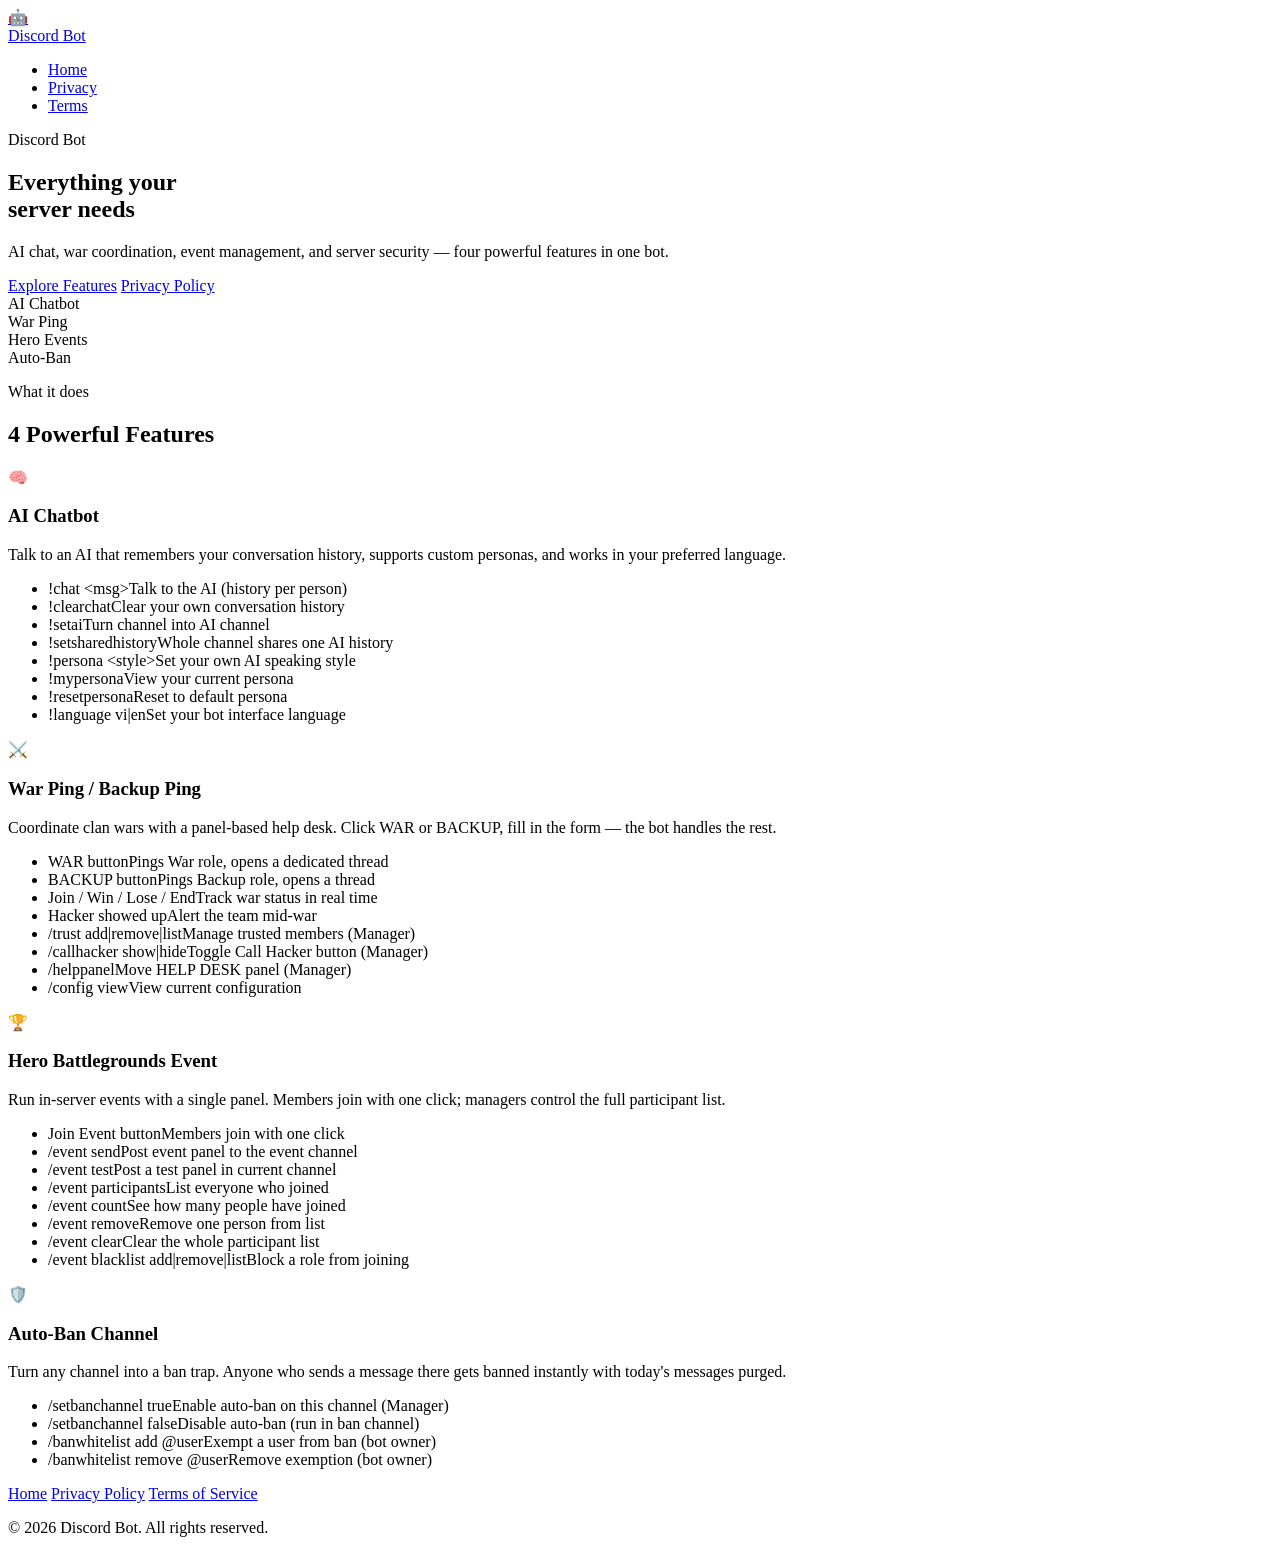
==== commit d083c3b2: "Update index.html" ====
--- a/index.html
+++ b/index.html
@@ -1,963 +1,159 @@
-<!DOCTYPE html>
-<html lang="vi">
+<!doctype html>
+<html lang="en">
 <head>
-<meta charset="UTF-8">
-<meta name="viewport" content="width=device-width,initial-scale=1,viewport-fit=cover">
-<meta name="theme-color" content="#0a0512">
-<title>Nova — An intelligent companion</title>
-<link rel="preconnect" href="https://fonts.googleapis.com">
-<link rel="preconnect" href="https://fonts.gstatic.com" crossorigin>
-<link href="https://fonts.googleapis.com/css2?family=Fraunces:ital,opsz,wght@0,9..144,300..900;1,9..144,300..900&family=Inter:wght@400;500;600;700;800;900&display=swap" rel="stylesheet">
-<style>
-:root{
-  --fg:#f5f6fa;--muted:#b6b9c8;--dim:#7c7f92;
-  --line:rgba(255,255,255,.10);--line-soft:rgba(255,255,255,.06);
-  --shadow-lg:0 30px 80px -30px rgba(0,0,0,.7),0 12px 32px -12px rgba(0,0,0,.5);
-  --ease:cubic-bezier(.32,.72,0,1);
-  --ease-out:cubic-bezier(.16,1,.3,1);
-  --ease-spring:cubic-bezier(.34,1.56,.64,1);
-}
-*,*::before,*::after{box-sizing:border-box;margin:0;padding:0}
-html{scroll-behavior:smooth;-webkit-text-size-adjust:100%}
-img,svg{display:block;max-width:100%}
-body{
-  font-family:'Inter',-apple-system,BlinkMacSystemFont,system-ui,sans-serif;
-  color:var(--fg);background:#0a0512;min-height:100vh;overflow-x:hidden;
-  -webkit-font-smoothing:antialiased;line-height:1.5;position:relative;
-}
-button{font:inherit;color:inherit;background:none;border:none;cursor:pointer}
-a{color:inherit;text-decoration:none}
-h1,h2,h3{font-family:'Fraunces',Georgia,serif;font-weight:400;letter-spacing:-.02em;line-height:1.1;color:#fff;font-optical-sizing:auto}
-
-/* ============ BACKGROUND ============ */
-.bg-layer{position:fixed;inset:0;z-index:-4;pointer-events:none;
-  background:
-    radial-gradient(ellipse 90% 40% at 50% 62%, rgba(255,150,120,.26), transparent 70%),
-    radial-gradient(ellipse 70% 35% at 65% 58%, rgba(255,190,140,.16), transparent 65%),
-    radial-gradient(ellipse 100% 60% at 30% 20%, rgba(140,90,220,.48), transparent 65%),
-    radial-gradient(ellipse 80% 50% at 80% 15%, rgba(90,60,180,.42), transparent 60%),
-    linear-gradient(180deg,#150a26 0%,#23153f 22%,#2f1c50 42%,#3d254f 58%,#43243c 72%,#2a1529 86%,#0f0818 100%)}
-/* Bỏ bgHue filter toàn trang — chỉ tĩnh */
-.bg-orb{position:fixed;border-radius:50%;pointer-events:none;z-index:-3;opacity:.55;
-  will-change:transform;transform:translate3d(0,0,0);
-  /* Dùng radial-gradient mềm thay vì filter blur(90px) — nhanh hơn ~10x */
-}
-.bg-orb.o1{width:520px;height:520px;top:-15%;left:-8%;
-  background:radial-gradient(circle, rgba(140,90,220,.6) 0%, rgba(140,90,220,.25) 30%, transparent 68%);
-  animation:float1 24s ease-in-out infinite}
-.bg-orb.o2{width:640px;height:640px;bottom:-25%;right:-12%;
-  background:radial-gradient(circle, rgba(255,150,120,.45) 0%, rgba(255,150,120,.18) 32%, transparent 68%);
-  animation:float2 30s ease-in-out infinite}
-.bg-orb.o3{width:440px;height:440px;top:35%;left:55%;
-  background:radial-gradient(circle, rgba(90,140,255,.45) 0%, rgba(90,140,255,.18) 32%, transparent 68%);
-  animation:float3 36s ease-in-out infinite}
-@keyframes float1{0%,100%{transform:translate3d(0,0,0) scale(1)}33%{transform:translate3d(70px,50px,0) scale(1.12)}66%{transform:translate3d(-40px,90px,0) scale(.96)}}
-@keyframes float2{0%,100%{transform:translate3d(0,0,0) scale(1)}50%{transform:translate3d(-90px,-50px,0) scale(.92)}}
-@keyframes float3{0%,100%{transform:translate3d(-50%,-50%,0) scale(1)}50%{transform:translate3d(-30%,-40%,0) scale(1.2)}}
-.silhouette{position:fixed;inset:0;z-index:-2;pointer-events:none;
-  background-image:
-    radial-gradient(ellipse 60px 200px at 8% 78%, rgba(15,8,24,.85), transparent 60%),
-    radial-gradient(ellipse 80px 240px at 22% 76%, rgba(10,6,20,.85), transparent 55%),
-    radial-gradient(ellipse 120px 260px at 78% 72%, rgba(20,10,30,.8), transparent 55%),
-    radial-gradient(ellipse 100px 220px at 92% 74%, rgba(10,6,20,.85), transparent 55%),
-    linear-gradient(180deg,transparent 74%,rgba(8,4,16,.5) 82%,rgba(5,3,10,.9) 100%);
-  opacity:.9}
-.grain{position:fixed;inset:0;z-index:1;pointer-events:none;opacity:.045;mix-blend-mode:overlay;
-  background-image:url("data:image/svg+xml;utf8,<svg xmlns='http://www.w3.org/2000/svg' width='220' height='220'><filter id='n'><feTurbulence type='fractalNoise' baseFrequency='.9' numOctaves='2' stitchTiles='stitch'/></filter><rect width='100%25' height='100%25' filter='url(%23n)'/></svg>")}
-
-/* Particles — bỏ box-shadow, giảm số lượng */
-.particles{position:fixed;inset:0;z-index:-1;pointer-events:none;overflow:hidden;contain:strict}
-.particle{position:absolute;border-radius:50%;background:rgba(200,220,255,.65);
-  animation:floatUp linear infinite;opacity:0;will-change:transform,opacity;
-  transform:translate3d(0,0,0)}
-@keyframes floatUp{
-  0%{transform:translate3d(0,0,0);opacity:0}
-  10%{opacity:.7}
-  50%{opacity:.5}
-  90%{opacity:.3}
-  100%{transform:translate3d(15px,-110vh,0);opacity:0}
-}
-
-/* ============ GLASS — giảm blur ============ */
-.glass{background:linear-gradient(180deg,rgba(255,255,255,.11),rgba(255,255,255,.04));
-  backdrop-filter:blur(18px) saturate(160%);-webkit-backdrop-filter:blur(18px) saturate(160%);
-  border:1px solid var(--line);
-  box-shadow:var(--shadow-lg),inset 0 1px 0 rgba(255,255,255,.16),inset 0 -1px 0 rgba(255,255,255,.04);
-  position:relative}
-.glass::before{content:'';position:absolute;top:0;left:8%;right:8%;height:1px;
-  background:linear-gradient(90deg,transparent,rgba(255,255,255,.5) 30%,rgba(255,255,255,.5) 70%,transparent);pointer-events:none}
-
-/* ============ TOPBAR ============ */
-.topbar{position:fixed;top:16px;left:50%;transform:translateX(-50%);z-index:50;
-  display:flex;align-items:center;gap:6px;padding:6px;border-radius:100px;
-  width:min(1180px,calc(100vw - 32px));
-  animation:slideDown .9s var(--ease-out) both}
-@keyframes slideDown{from{opacity:0;transform:translate3d(-50%,-24px,0)}to{opacity:1;transform:translate3d(-50%,0,0)}}
-.brand-chip{display:flex;align-items:center;gap:10px;padding:9px 20px 9px 12px;border-radius:100px;
-  background:linear-gradient(180deg,rgba(120,160,255,.22),rgba(120,160,255,.08));
-  border:1px solid rgba(150,180,255,.28);box-shadow:inset 0 1px 0 rgba(255,255,255,.2);
-  font-weight:600;font-size:14.5px;flex-shrink:0;transition:transform .3s var(--ease-spring)}
-.brand-chip:hover{transform:scale(1.04)}
-.brand-star{width:26px;height:26px;border-radius:8px;flex-shrink:0;display:flex;align-items:center;justify-content:center;
-  background:linear-gradient(135deg,#3b82f6,#6366f1);
-  box-shadow:0 2px 8px rgba(80,120,255,.5),inset 0 1px 0 rgba(255,255,255,.4)}
-.brand-star svg{width:16px;height:16px;color:#fff;transition:transform .6s var(--ease-spring)}
-.brand-chip:hover .brand-star svg{transform:rotate(360deg)}
-.brand-text{display:flex;flex-direction:column;line-height:1.1}
-.brand-name{font-weight:600;font-size:14.5px;color:#fff}
-.brand-sub{font-size:9.5px;font-weight:500;letter-spacing:.18em;color:rgba(255,255,255,.5);text-transform:uppercase;margin-top:2px}
-.tabs{display:flex;gap:2px;flex:1;padding-left:8px}
-.tab{padding:10px 18px;border-radius:100px;font-size:13.5px;font-weight:500;color:rgba(255,255,255,.75);
-  transition:color .3s,background .3s;white-space:nowrap}
-.tab:hover{color:#fff;background:rgba(255,255,255,.06)}
-.tab.active{color:#fff;background:linear-gradient(180deg,rgba(120,160,255,.22),rgba(120,160,255,.08));
-  border:1px solid rgba(150,180,255,.28);box-shadow:inset 0 1px 0 rgba(255,255,255,.2);font-weight:600}
-.lang-seg{display:inline-flex;gap:2px;padding:3px;border-radius:100px;background:rgba(0,0,0,.28);
-  border:1px solid rgba(255,255,255,.1);position:relative;flex-shrink:0}
-.lang-pill{position:absolute;top:3px;bottom:3px;border-radius:100px;
-  background:linear-gradient(180deg,rgba(255,255,255,.24),rgba(255,255,255,.10));
-  border:1px solid rgba(255,255,255,.24);
-  box-shadow:0 3px 10px -2px rgba(0,0,0,.4),inset 0 1px 0 rgba(255,255,255,.35);
-  transition:transform .45s var(--ease-spring),width .45s var(--ease-spring);z-index:1;
-  will-change:transform,width}
-.lang-btn{position:relative;z-index:2;padding:7px 16px;border-radius:100px;
-  font-size:11.5px;font-weight:600;letter-spacing:.1em;color:var(--dim);transition:color .3s}
-.lang-btn.active{color:#fff}
-@media(max-width:820px){.tabs{display:none}.brand-chip{flex:1;justify-content:flex-start}}
-
-/* ============ PAGE WRAPPER ============ */
-.page{transition:filter .5s var(--ease-out),transform .5s var(--ease-out);transform-origin:center top}
-.page.blurred{filter:blur(14px) saturate(.8);transform:scale(.985);pointer-events:none}
-.page-dim{position:fixed;inset:0;z-index:99;background:rgba(5,2,12,.6);opacity:0;
-  pointer-events:none;transition:opacity .4s var(--ease-out)}
-.page-dim.active{opacity:1;pointer-events:auto}
-
-/* ============ HERO ============ */
-.hero{
-  padding: clamp(150px, 18vh, 200px) 24px clamp(70px, 10vh, 120px);
-  text-align: center;position: relative;z-index: 2;
-  max-width: 1100px;margin: 0 auto;
-}
-.hero-inner{display: flex;flex-direction: column;align-items: center;}
-
-.hero-badge{
-  display: inline-flex;align-items: center;gap: 14px;
-  font-size: 11px;font-weight: 700;letter-spacing: .32em;text-transform: uppercase;
-  color: rgba(255,255,255,.72);margin-bottom: 32px;padding: 0;
-  animation:fadeUp .9s .15s var(--ease-out) both}
-@keyframes fadeUp{from{opacity:0;transform:translate3d(0,20px,0)}to{opacity:1;transform:translate3d(0,0,0)}}
-.badge-dot{color: #a78bfa;font-size: 10px;line-height: 1;text-shadow: 0 0 12px rgba(167,139,250,.9);
-  animation: badgePulse 3s ease-in-out infinite;display:inline-block}
-.badge-dot:last-child{animation-delay:1.5s}
-@keyframes badgePulse{
-  0%,100%{opacity:.5;transform:scale(.85) rotate(0deg)}
-  50%{opacity:1;transform:scale(1.3) rotate(180deg)}
-}
-
-.hero-title{
-  display: flex;flex-direction: column;align-items: center;gap: 0;margin: 0;
-  font-family: 'Inter', -apple-system, BlinkMacSystemFont, sans-serif;
-  font-weight: 900;letter-spacing: -.055em;line-height: .85;text-transform: uppercase;
-  margin-bottom: 36px;
-}
-.title-1{
-  display: block;font-size: clamp(72px, 14vw, 168px);color: #fff;
-  text-shadow: 0 4px 60px rgba(0,0,0,.5), 0 0 80px rgba(167,139,250,.25);
-  animation:titleIn 1.1s .25s var(--ease-out) both;
-}
-.title-2{
-  display: block;font-size: clamp(72px, 14vw, 168px);
-  background: linear-gradient(120deg,#7db4ff 0%,#a78bfa 35%,#c4b5fd 65%,#f0abfc 100%);
-  -webkit-background-clip: text;background-clip: text;-webkit-text-fill-color: transparent;
-  filter: drop-shadow(0 8px 50px rgba(125,180,255,.45));
-  animation:titleIn 1.1s .4s var(--ease-out) both;
-}
-/* Bỏ shimmer trên text — nặng, không cần thiết */
-@keyframes titleIn{
-  0%{opacity:0;transform:translate3d(0,50px,0) scale(.92);filter:blur(20px)}
-  60%{filter:blur(4px)}
-  100%{opacity:1;transform:translate3d(0,0,0) scale(1);filter:blur(0)}
-}
-
-.hero-sub{
-  font-size: clamp(13px, 1.5vw, 15px);color: rgba(255,255,255,.62);
-  letter-spacing: .015em;margin-bottom: 48px;max-width: 620px;line-height: 1.6;font-weight: 400;
-  animation:fadeUp .9s .6s var(--ease-out) both;
-}
-.hero-sub strong{color: #fff;font-weight: 700}
-.hero-sub .accent{
-  background: linear-gradient(135deg,#c8dcff,#f0abfc);
-  -webkit-background-clip: text;background-clip: text;-webkit-text-fill-color: transparent;font-weight: 700;
-  display: inline-block;animation:heartbeat 1.6s ease-in-out infinite}
-@keyframes heartbeat{
-  0%,100%{transform:scale(1)}
-  15%{transform:scale(1.2)}
-  30%{transform:scale(1)}
-  45%{transform:scale(1.15)}
-}
-
-.hero-actions{
-  display: flex;gap: 12px;justify-content: center;flex-wrap: wrap;
-  animation:fadeUp .9s .75s var(--ease-out) both;
-}
-.hero-btn{
-  position:relative;display: inline-flex;align-items: center;gap: 11px;
-  padding: 16px 30px;border-radius: 10px;
-  font-size: 12px;font-weight: 800;letter-spacing: .16em;text-transform: uppercase;
-  transition: transform .3s var(--ease-spring), box-shadow .3s, background .3s, border-color .3s;
-  cursor: pointer;white-space: nowrap;overflow:hidden;
-}
-.hero-btn::before{
-  content:'';position:absolute;top:50%;left:50%;width:0;height:0;border-radius:50%;
-  background:radial-gradient(circle,rgba(255,255,255,.4),transparent 70%);
-  transform:translate(-50%,-50%);transition:width .6s ease,height .6s ease;pointer-events:none;
-}
-.hero-btn:hover::before{width:400px;height:400px}
-.hero-btn svg{width: 15px;height: 15px;flex-shrink: 0;position:relative;z-index:2;transition:transform .4s var(--ease-spring)}
-.hero-btn > span{position:relative;z-index:2}
-.hero-btn:hover svg{transform:scale(1.15) rotate(-8deg)}
-.hero-btn-primary{
-  background: linear-gradient(180deg, #a78bfa 0%, #7db4ff 100%);
-  color: #0a0512;border: none;
-  box-shadow: 0 12px 32px -10px rgba(125,180,255,.65), inset 0 1px 0 rgba(255,255,255,.5);
-}
-.hero-btn-primary:hover{
-  transform: translate3d(0,-3px,0) scale(1.02);
-  box-shadow: 0 22px 50px -10px rgba(125,180,255,.9), inset 0 1px 0 rgba(255,255,255,.6);
-}
-.hero-btn-primary:active{transform: translate3d(0,-1px,0) scale(.99)}
-.hero-btn-secondary{
-  background: rgba(255,255,255,.045);color: #e8eaf0;
-  border: 1px solid rgba(255,255,255,.14);
-  backdrop-filter: blur(10px);-webkit-backdrop-filter: blur(10px);
-}
-.hero-btn-secondary:hover{
-  background: rgba(255,255,255,.1);border-color: rgba(255,255,255,.28);
-  transform: translate3d(0,-3px,0);
-  box-shadow: 0 16px 40px -12px rgba(0,0,0,.5);
-}
-.hero-btn-secondary:active{transform: translate3d(0,-1px,0)}
-
-@media(max-width:520px){
-  .hero-btn{padding: 14px 22px; font-size: 11px; letter-spacing: .12em;}
-  .hero-actions{flex-direction: column; width: 100%; max-width: 320px;}
-  .hero-btn{justify-content: center;}
-}
-
-/* ============ CARDS ============ */
-.cards{display:grid;grid-template-columns:repeat(4,1fr);gap:16px;
-  margin: 0 auto 100px; max-width: 1400px; padding: 0 clamp(20px,4vw,72px);
-  position:relative;z-index:2}
-@media(max-width:1000px){.cards{grid-template-columns:repeat(2,1fr)}}
-@media(max-width:560px){.cards{grid-template-columns:1fr}}
-
-.card{position:relative;padding:26px 24px 22px;border-radius:24px;text-align:left;
-  background:linear-gradient(180deg,rgba(255,255,255,.075),rgba(255,255,255,.025));
-  border:1px solid var(--line);
-  box-shadow:0 20px 50px -20px rgba(0,0,0,.6),inset 0 1px 0 rgba(255,255,255,.15);
-  overflow:hidden;isolation:isolate;contain:layout style paint;
-  transition:transform .5s var(--ease),box-shadow .5s var(--ease),border-color .4s;
-  cursor:pointer;will-change:transform;
-  animation:cardIn .9s var(--ease-out) both}
-.card:nth-child(1){animation-delay:.9s}
-.card:nth-child(2){animation-delay:1.02s}
-.card:nth-child(3){animation-delay:1.14s}
-.card:nth-child(4){animation-delay:1.26s}
-@keyframes cardIn{
-  0%{opacity:0;transform:translate3d(0,40px,0) scale(.94);filter:blur(6px)}
-  100%{opacity:1;transform:translate3d(0,0,0) scale(1);filter:blur(0)}
-}
-.card::before{
-  content:'';position:absolute;inset:0;border-radius:inherit;pointer-events:none;
-  background:radial-gradient(400px circle at var(--mx,50%) var(--my,50%),rgba(140,180,255,.22),transparent 60%);
-  opacity:0;transition:opacity .4s;z-index:1}
-.card:hover::before{opacity:1}
-.card::after{
-  content:'';position:absolute;top:0;left:-100%;width:100%;height:100%;pointer-events:none;
-  background:linear-gradient(105deg,transparent 40%,rgba(255,255,255,.14) 50%,transparent 60%);
-  transition:left .9s var(--ease-out);z-index:2}
-.card:hover::after{left:100%}
-.card:hover{transform:translate3d(0,-8px,0) scale(1.02);
-  border-color:rgba(150,180,255,.4);
-  box-shadow:0 34px 70px -20px rgba(80,120,255,.45),
-    inset 0 1px 0 rgba(255,255,255,.28)}
-.card:active{transform:translate3d(0,-4px,0) scale(.99)}
-.card > *{position:relative;z-index:3}
-
-.card-icon{width:52px;height:52px;border-radius:16px;display:flex;align-items:center;justify-content:center;
-  background:linear-gradient(180deg,rgba(120,160,255,.25),rgba(120,160,255,.08));
-  border:1px solid rgba(150,180,255,.28);
-  box-shadow:inset 0 1px 0 rgba(255,255,255,.22);
-  font-size:24px;margin-bottom:18px;
-  transition:transform .6s var(--ease-spring)}
-.card:hover .card-icon{transform:scale(1.15) rotate(-8deg) translateY(-3px)}
-
-.card h3{font-family:'Inter',sans-serif;font-size:15.5px;font-weight:600;color:#fff;
-  letter-spacing:-.005em;line-height:1.35;margin-bottom:8px;min-height:42px;
-  transition:color .3s}
-.card:hover h3{color:#e8f0ff}
-.card p{font-size:12px;color:rgba(255,255,255,.55);letter-spacing:.02em;transition:color .3s}
-.card:hover p{color:rgba(255,255,255,.75)}
-.card-arrow{position:absolute;bottom:22px;right:22px;width:32px;height:32px;border-radius:50%;
-  display:flex;align-items:center;justify-content:center;
-  background:rgba(120,160,255,.14);border:1px solid rgba(150,180,255,.22);
-  color:#c8dcff;transition:all .5s var(--ease-spring);z-index:4}
-.card:hover .card-arrow{background:rgba(120,160,255,.35);transform:translateX(4px) rotate(-45deg) scale(1.1)}
-.card-arrow svg{width:14px;height:14px}
-
-/* ============ "CAREFULLY DESIGNED" ============ */
-.designed{padding:60px clamp(20px,4vw,72px) 80px;max-width:1400px;margin:0 auto;position:relative;z-index:2}
-.designed-head{display:grid;grid-template-columns:1fr 1fr;gap:60px;align-items:end;margin-bottom:48px}
-@media(max-width:900px){.designed-head{grid-template-columns:1fr;gap:20px}}
-.designed-eyebrow{display:inline-flex;align-items:center;gap:8px;
-  font-size:11px;font-weight:600;letter-spacing:.22em;text-transform:uppercase;
-  color:#a8c8ff;margin-bottom:20px}
-.designed-eyebrow::before{content:'';width:24px;height:1px;background:linear-gradient(90deg,#7db4ff,transparent)}
-.designed h2{font-size:clamp(32px,4.5vw,52px);line-height:1.05;letter-spacing:-.03em;color:#fff}
-/* Bỏ shimmer background-position — chỉ gradient tĩnh */
-.designed h2 em{font-style:italic;background:linear-gradient(135deg,#c8dcff,#7db4ff);
-  -webkit-background-clip:text;background-clip:text;-webkit-text-fill-color:transparent}
-.designed-desc{font-size:15.5px;line-height:1.7;color:rgba(255,255,255,.7);max-width:480px}
-
-.info-grid{display:grid;grid-template-columns:repeat(4,1fr);gap:16px}
-@media(max-width:1000px){.info-grid{grid-template-columns:repeat(2,1fr)}}
-@media(max-width:560px){.info-grid{grid-template-columns:1fr}}
-.info{padding:22px 24px;border-radius:20px;
-  background:linear-gradient(180deg,rgba(255,255,255,.055),rgba(255,255,255,.02));
-  border:1px solid var(--line);
-  box-shadow:0 15px 40px -18px rgba(0,0,0,.5),inset 0 1px 0 rgba(255,255,255,.12);
-  transition:transform .5s var(--ease-spring),border-color .4s,box-shadow .5s;
-  position:relative;overflow:hidden;contain:layout style paint}
-.info::after{content:'';position:absolute;inset:0;
-  background:linear-gradient(105deg,transparent 40%,rgba(255,255,255,.06) 50%,transparent 60%);
-  transform:translateX(-100%);transition:transform .9s var(--ease-out);pointer-events:none}
-.info:hover::after{transform:translateX(100%)}
-.info:hover{transform:translate3d(0,-5px,0) scale(1.02);
-  border-color:rgba(150,180,255,.32);
-  box-shadow:0 25px 55px -18px rgba(80,120,255,.35),inset 0 1px 0 rgba(255,255,255,.18)}
-.info-label{font-size:11px;font-weight:600;letter-spacing:.16em;text-transform:uppercase;
-  color:rgba(255,255,255,.45);margin-bottom:10px}
-.info-value{font-size:14.5px;color:#e4e6ee;font-weight:500;word-break:break-word}
-.info-value a{color:#a8c8ff;transition:color .2s}
-.info-value a:hover{color:#c8dcff}
-
-/* Scroll reveal */
-.reveal{opacity:0;transform:translate3d(0,24px,0);filter:blur(6px);
-  transition:opacity .9s var(--ease-out),transform .9s var(--ease-out),filter .9s var(--ease-out)}
-.reveal.in{opacity:1;transform:translate3d(0,0,0);filter:blur(0)}
-
-/* ============ MODAL ============ */
-.modal-wrap{position:fixed;inset:0;z-index:100;display:none;
-  align-items:center;justify-content:center;padding:20px;pointer-events:none}
-.modal-wrap.active{display:flex;pointer-events:auto}
-
-.modal{position:relative;width:min(920px,100%);max-height:calc(100vh - 40px);
-  overflow-y:auto;border-radius:28px;padding:32px;
-  background:linear-gradient(180deg,rgba(24,18,46,.96),rgba(14,10,30,.98));
-  backdrop-filter:blur(20px) saturate(160%);-webkit-backdrop-filter:blur(20px) saturate(160%);
-  border:1px solid rgba(255,255,255,.14);
-  box-shadow:
-    0 60px 120px -30px rgba(0,0,0,.9),
-    0 0 80px -20px rgba(120,160,255,.3),
-    inset 0 1px 0 rgba(255,255,255,.2);
-  opacity:0;transform:scale(.82) translateY(24px);
-  transition:opacity .55s var(--ease-out),transform .7s var(--ease-spring);
-  scrollbar-width:thin;scrollbar-color:rgba(255,255,255,.15) transparent;
-  will-change:transform,opacity}
-.modal::-webkit-scrollbar{width:6px}
-.modal::-webkit-scrollbar-thumb{background:rgba(255,255,255,.15);border-radius:6px}
-.modal-wrap.active .modal{opacity:1;transform:scale(1) translateY(0)}
-.modal::before{content:'';position:absolute;top:0;left:10%;right:10%;height:1px;
-  background:linear-gradient(90deg,transparent,rgba(255,255,255,.6) 30%,rgba(255,255,255,.6) 70%,transparent);
-  pointer-events:none}
-
-.modal-close{position:absolute;top:20px;right:20px;width:38px;height:38px;border-radius:50%;
-  display:flex;align-items:center;justify-content:center;
-  color:rgba(255,255,255,.6);background:rgba(255,255,255,.06);
-  border:1px solid rgba(255,255,255,.1);transition:all .35s var(--ease-spring);z-index:10;
-  font-size:22px;line-height:1;padding-bottom:3px}
-.modal-close:hover{color:#fff;background:rgba(255,255,255,.15);transform:rotate(180deg) scale(1.1)}
-.modal-close:active{transform:scale(.9) rotate(180deg)}
-
-.modal-head{display:flex;align-items:center;gap:20px;padding-bottom:24px;
-  border-bottom:1px solid rgba(255,255,255,.08);margin-bottom:24px;
-  animation:fadeUp .55s .15s var(--ease-out) both}
-.modal-icon{width:72px;height:72px;border-radius:22px;display:flex;align-items:center;justify-content:center;
-  flex-shrink:0;font-size:32px;
-  background:linear-gradient(180deg,rgba(120,160,255,.38),rgba(120,160,255,.12));
-  border:1px solid rgba(160,190,255,.4);
-  box-shadow:0 10px 32px -8px rgba(80,120,255,.6),inset 0 2px 4px rgba(255,255,255,.3);
-  animation:iconPop .7s .1s var(--ease-spring) both}
-@keyframes iconPop{
-  0%{transform:scale(.5) rotate(-20deg);opacity:0}
-  100%{transform:scale(1) rotate(0);opacity:1}
-}
-.modal-title-row{display:flex;align-items:center;gap:12px;flex-wrap:wrap;margin-bottom:8px}
-.modal-title{font-family:'Fraunces',Georgia,serif;font-weight:400;font-size:28px;
-  letter-spacing:-.02em;color:#fff;line-height:1.15}
-.modal-badge{display:inline-flex;align-items:center;gap:6px;padding:5px 14px;border-radius:100px;
-  font-size:11px;font-weight:600;letter-spacing:.06em;text-transform:uppercase;
-  color:#c8dcff;background:rgba(120,160,255,.18);
-  border:1px solid rgba(150,180,255,.35);
-  box-shadow:inset 0 1px 0 rgba(255,255,255,.2)}
-.modal-badge svg{width:11px;height:11px}
-.modal-desc{font-size:15px;line-height:1.6;color:rgba(255,255,255,.72);max-width:620px}
-
-.modal-section{margin-bottom:28px;animation:fadeUp .55s var(--ease-out) both}
-.modal-section:nth-child(1){animation-delay:.2s}
-.modal-section:nth-child(2){animation-delay:.28s}
-.modal-section:nth-child(3){animation-delay:.36s}
-.modal-section:last-child{margin-bottom:0}
-.modal-section-head{display:flex;align-items:center;gap:12px;margin-bottom:16px}
-.modal-section-icon{width:32px;height:32px;border-radius:10px;flex-shrink:0;
-  display:flex;align-items:center;justify-content:center;
-  background:rgba(120,160,255,.14);border:1px solid rgba(150,180,255,.24);
-  color:#c8dcff}
-.modal-section-icon svg{width:16px;height:16px}
-.modal-section-title{font-size:16px;font-weight:600;color:#fff;letter-spacing:-.005em}
-.modal-section-sub{font-size:13px;color:rgba(255,255,255,.55);margin-top:2px}
-
-.cmd-list{display:flex;flex-direction:column;gap:8px}
-.cmd-item{display:grid;grid-template-columns:minmax(220px,auto) 1fr;gap:18px;align-items:center;
-  padding:14px 16px;border-radius:14px;
-  background:linear-gradient(180deg,rgba(255,255,255,.045),rgba(255,255,255,.015));
-  border:1px solid rgba(255,255,255,.07);
-  transition:background .3s,border-color .3s,transform .35s var(--ease-spring);
-  animation:cmdIn .55s var(--ease-out) both}
-@keyframes cmdIn{
-  0%{opacity:0;transform:translate3d(-20px,0,0);filter:blur(4px)}
-  100%{opacity:1;transform:translate3d(0,0,0);filter:blur(0)}
-}
-@media(max-width:700px){.cmd-item{grid-template-columns:1fr;gap:8px}}
-.cmd-item:hover{background:linear-gradient(180deg,rgba(120,160,255,.12),rgba(120,160,255,.04));
-  border-color:rgba(150,180,255,.32);transform:translate3d(6px,0,0)}
-.cmd-code{display:inline-flex;align-items:center;padding:8px 14px;border-radius:9px;
-  font-family:'SF Mono','JetBrains Mono',ui-monospace,Consolas,monospace;
-  font-size:12.5px;color:#c8dcff;
-  background:linear-gradient(180deg,rgba(120,160,255,.16),rgba(120,160,255,.06));
-  border:1px solid rgba(150,180,255,.26);
-  box-shadow:inset 0 1px 0 rgba(255,255,255,.14);
-  white-space:nowrap;justify-self:start;position:relative;overflow:hidden}
-.cmd-code::before{content:'';position:absolute;inset:0;
-  background:linear-gradient(105deg,transparent 40%,rgba(255,255,255,.25) 50%,transparent 60%);
-  transform:translateX(-100%);transition:transform .9s var(--ease-out)}
-.cmd-item:hover .cmd-code::before{transform:translateX(100%)}
-.cmd-code .arg{color:rgba(200,220,255,.55)}
-.cmd-desc{font-size:13.5px;color:rgba(255,255,255,.72);line-height:1.55}
-
-/* ============ MOBILE ============ */
-@media(max-width:600px){
-  .hero{padding:130px 20px 50px}
-  .designed{padding:40px 20px 60px}
-  .modal{padding:24px;border-radius:24px}
-  .modal-icon{width:56px;height:56px;font-size:24px;border-radius:18px}
-  .modal-title{font-size:22px}
-  .modal-desc{font-size:14px}
-  .cmd-code{font-size:11.5px}
-}
-
-@media(prefers-reduced-motion:reduce){
-  *,*::before,*::after{animation-duration:.01ms!important;animation-iteration-count:1!important;transition-duration:.01ms!important}
-  .bg-orb,.bg-layer,.particles{animation:none!important}
-  .reveal{opacity:1;transform:none;filter:none}
-}
-</style>
+  <meta charset="UTF-8" />
+  <meta name="viewport" content="width=device-width, initial-scale=1.0" />
+  <title>Discord Bot — Feature Overview</title>
+  <link rel="stylesheet" href="style.css" />
+  <style>
+    /* stagger shimmer delays per card */
+    .feature-card:nth-child(1) { --shimmer-delay: 0s;   --shimmer-dur: 10s; }
+    .feature-card:nth-child(2) { --shimmer-delay: 2.5s; --shimmer-dur: 9s;  }
+    .feature-card:nth-child(3) { --shimmer-delay: 5s;   --shimmer-dur: 11s; }
+    .feature-card:nth-child(4) { --shimmer-delay: 7.5s; --shimmer-dur: 10s; }
+  </style>
+  <meta property="og:image" content="https://bolt.new/static/og_default.png">
+    <meta name="twitter:card" content="summary_large_image">
+    <meta name="twitter:image" content="https://bolt.new/static/og_default.png">
 </head>
 <body>
 
-<div class="bg-layer" aria-hidden="true"></div>
-<div class="bg-orb o1" aria-hidden="true"></div>
-<div class="bg-orb o2" aria-hidden="true"></div>
-<div class="bg-orb o3" aria-hidden="true"></div>
-<div class="silhouette" aria-hidden="true"></div>
-<div class="grain" aria-hidden="true"></div>
-<div class="particles" id="particles" aria-hidden="true"></div>
+<!-- Animated background -->
+<div class="bg-canvas" aria-hidden="true">
+  <div class="bg-blob blob-1"></div>
+  <div class="bg-blob blob-2"></div>
+  <div class="bg-blob blob-3"></div>
+  <div class="bg-blob blob-4"></div>
+</div>
 
-<div class="page-dim" id="pageDim" aria-hidden="true"></div>
+<!-- Floating nav -->
+<div class="nav-wrap">
+  <nav>
+    <a href="index.html" class="nav-brand">
+      <div class="nav-icon">🤖</div>
+      Discord Bot
+    </a>
+    <ul class="nav-links">
+      <li><a href="index.html" class="active">Home</a></li>
+      <li><a href="privacy-policy.html">Privacy</a></li>
+      <li><a href="terms-of-service.html">Terms</a></li>
+    </ul>
+  </nav>
+</div>
 
-<div class="page" id="page">
-
-<nav class="topbar glass" aria-label="Main">
-  <a href="./index.html" class="brand-chip">
-    <span class="brand-star">
-      <svg viewBox="0 0 24 24" fill="currentColor" aria-hidden="true">
-        <path d="M12 2l2.4 7.4L22 12l-7.6 2.6L12 22l-2.4-7.4L2 12l7.6-2.6z"/>
-      </svg>
-    </span>
-    <span class="brand-text">
-      <span class="brand-name">Nova</span>
-      <span class="brand-sub">Discord Bot</span>
-    </span>
-  </a>
-  <div class="tabs">
-    <a href="./index.html" class="tab active" data-i18n="tab.home">Trang chủ</a>
-    <a href="./terms-of-service.html" class="tab" data-i18n="tab.terms">Điều khoản dịch vụ</a>
-    <a href="./privacy-policy.html" class="tab" data-i18n="tab.privacy">Chính sách bảo mật</a>
+<!-- Hero -->
+<section class="hero fade-up">
+  <div class="hero-badge">
+    <span class="hero-badge-dot"></span>
+    Discord Bot
   </div>
-  <div class="lang-seg" id="langSeg" role="tablist" aria-label="Language">
-    <span class="lang-pill" id="langPill" aria-hidden="true"></span>
-    <button class="lang-btn active" data-lang="vi" role="tab" aria-selected="true">VI</button>
-    <button class="lang-btn" data-lang="en" role="tab" aria-selected="false">EN</button>
-  </div>
-</nav>
-
-<section class="hero">
-  <div class="hero-inner">
-    <div class="hero-badge">
-      <span class="badge-dot" aria-hidden="true">✦</span>
-      <span data-i18n="hero.badge">The Ultimate Discord Bot</span>
-      <span class="badge-dot" aria-hidden="true">✦</span>
-    </div>
-
-    <h1 class="hero-title">
-      <span class="title-1">Nova</span>
-      <span class="title-2">Companion</span>
-    </h1>
-
-    <p class="hero-sub" data-i18n-html="hero.sub">
-      by <strong>nova_.inovation</strong> — crafted with <span class="accent">💙</span> for gamer communities
-    </p>
-
-    <div class="hero-actions">
-      <a href="#cards" class="hero-btn hero-btn-primary">
-        <svg viewBox="0 0 24 24" fill="none" stroke="currentColor" stroke-width="2.5" stroke-linecap="round" stroke-linejoin="round" aria-hidden="true">
-          <path d="M12 3v14"/><path d="M5 12l7 7 7-7"/>
-        </svg>
-        <span data-i18n="hero.explore">Explore Features</span>
-      </a>
-      <a href="https://discord.gg/qkyu3G6WMa" target="_blank" rel="noopener" class="hero-btn hero-btn-secondary">
-        <svg viewBox="0 0 24 24" fill="currentColor" aria-hidden="true">
-          <path d="M20.317 4.37a19.79 19.79 0 0 0-4.885-1.515.074.074 0 0 0-.079.037c-.21.375-.444.864-.608 1.25a18.27 18.27 0 0 0-5.487 0 12.64 12.64 0 0 0-.617-1.25.077.077 0 0 0-.079-.037A19.736 19.736 0 0 0 3.677 4.37a.07.07 0 0 0-.032.027C.533 9.046-.32 13.58.099 18.057a.082.082 0 0 0 .031.057 19.9 19.9 0 0 0 5.993 3.03.078.078 0 0 0 .084-.028c.462-.63.874-1.295 1.226-1.994a.076.076 0 0 0-.041-.106 13.107 13.107 0 0 1-1.872-.892.077.077 0 0 1-.008-.128 10.2 10.2 0 0 0 .372-.292.074.074 0 0 1 .077-.01c3.928 1.793 8.18 1.793 12.062 0a.074.074 0 0 1 .078.01c.12.098.246.198.373.292a.077.077 0 0 1-.006.127 12.3 12.3 0 0 1-1.873.892.077.077 0 0 0-.041.107c.36.698.772 1.362 1.225 1.993a.076.076 0 0 0 .084.028 19.839 19.839 0 0 0 6.002-3.03.077.077 0 0 0 .032-.054c.5-5.177-.838-9.674-3.549-13.66a.061.061 0 0 0-.031-.03zM8.02 15.33c-1.183 0-2.157-1.085-2.157-2.419 0-1.333.956-2.419 2.157-2.419 1.21 0 2.176 1.096 2.157 2.42 0 1.333-.956 2.418-2.157 2.418zm7.975 0c-1.183 0-2.157-1.085-2.157-2.419 0-1.333.955-2.419 2.157-2.419 1.21 0 2.176 1.096 2.157 2.42 0 1.333-.946 2.418-2.157 2.418z"/>
-        </svg>
-        <span data-i18n="hero.join">Join Discord</span>
-      </a>
-    </div>
+  <h1>Everything your<br><span class="accent">server needs</span></h1>
+  <p class="hero-sub">AI chat, war coordination, event management, and server security — four powerful features in one bot.</p>
+  <div class="hero-actions">
+    <a href="#features" class="btn btn-primary">Explore Features</a>
+    <a href="privacy-policy.html" class="btn btn-glass">Privacy Policy</a>
   </div>
 </section>
 
-<section class="cards" id="cards" aria-label="Features">
-  <button class="card" data-feature="ai" type="button">
-    <div class="card-icon" aria-hidden="true">🤖</div>
-    <h3 data-i18n="card.ai.title">Trợ giúp — Chatbot AI</h3>
-    <p data-i18n="card.ai.sub">Chat · Memory · Persona</p>
-    <span class="card-arrow"><svg viewBox="0 0 24 24" fill="none" stroke="currentColor" stroke-width="2.4" stroke-linecap="round" stroke-linejoin="round"><path d="M7 17L17 7"/><path d="M8 7h9v9"/></svg></span>
-  </button>
-
-  <button class="card" data-feature="war" type="button">
-    <div class="card-icon" aria-hidden="true">⚔️</div>
-    <h3 data-i18n="card.war.title">Trợ giúp — War Ping / Backup Ping</h3>
-    <p data-i18n="card.war.sub">Requests · Roles · Live state</p>
-    <span class="card-arrow"><svg viewBox="0 0 24 24" fill="none" stroke="currentColor" stroke-width="2.4" stroke-linecap="round" stroke-linejoin="round"><path d="M7 17L17 7"/><path d="M8 7h9v9"/></svg></span>
-  </button>
-
-  <button class="card" data-feature="event" type="button">
-    <div class="card-icon" aria-hidden="true">🏆</div>
-    <h3 data-i18n="card.event.title">Trợ giúp — Hero Battlegrounds Event</h3>
-    <p data-i18n="card.event.sub">Join · Manage · Blacklist</p>
-    <span class="card-arrow"><svg viewBox="0 0 24 24" fill="none" stroke="currentColor" stroke-width="2.4" stroke-linecap="round" stroke-linejoin="round"><path d="M7 17L17 7"/><path d="M8 7h9v9"/></svg></span>
-  </button>
-
-  <button class="card" data-feature="ban" type="button">
-    <div class="card-icon" aria-hidden="true">☠️</div>
-    <h3 data-i18n="card.ban.title">Trợ giúp — Kênh Ban Tự Động</h3>
-    <p data-i18n="card.ban.sub">Auto-ban · Debug · Whitelist</p>
-    <span class="card-arrow"><svg viewBox="0 0 24 24" fill="none" stroke="currentColor" stroke-width="2.4" stroke-linecap="round" stroke-linejoin="round"><path d="M7 17L17 7"/><path d="M8 7h9v9"/></svg></span>
-  </button>
-</section>
-
-<section class="designed">
-  <div class="designed-head">
-    <div class="reveal">
-      <span class="designed-eyebrow" data-i18n="designed.eyebrow">Official</span>
-      <h2 data-i18n-html="designed.title">Nova, <em>carefully designed.</em></h2>
-    </div>
-    <p class="designed-desc reveal" data-i18n="designed.desc">Một giao diện duy nhất cho AI, moderation, event và war utilities — với các control nổi theo phong cách Liquid Glass.</p>
+<!-- Stat chips -->
+<div class="stats-row">
+  <div class="stat-chip fade-up">
+    <span class="stat-dot" style="background:#007AFF;"></span>
+    AI Chatbot
   </div>
-
-  <div class="info-grid">
-    <div class="info reveal">
-      <div class="info-label" data-i18n="info.owner">Owner</div>
-      <div class="info-value">nova_.inovation</div>
-    </div>
-    <div class="info reveal">
-      <div class="info-label" data-i18n="info.ai">AI Provider</div>
-      <div class="info-value">Qwen3.7-max</div>
-    </div>
-    <div class="info reveal">
-      <div class="info-label" data-i18n="info.date">Effective Date</div>
-      <div class="info-value">19/09/2026</div>
-    </div>
-    <div class="info reveal">
-      <div class="info-label" data-i18n="info.support">Support</div>
-      <div class="info-value"><a href="https://discord.gg/qkyu3G6WMa" target="_blank" rel="noopener">discord.gg/qkyu3G6WMa</a></div>
-    </div>
+  <div class="stat-chip fade-up">
+    <span class="stat-dot" style="background:#34C759;"></span>
+    War Ping
   </div>
-</section>
-
-</div>
-
-<div class="modal-wrap" id="modalWrap" role="dialog" aria-modal="true" aria-labelledby="modalTitle">
-  <div class="modal" id="modal">
-    <button class="modal-close" id="modalClose" aria-label="Close">×</button>
-    <header class="modal-head">
-      <div class="modal-icon" id="modalIcon" aria-hidden="true"></div>
-      <div>
-        <div class="modal-title-row">
-          <h2 class="modal-title" id="modalTitle"></h2>
-          <span class="modal-badge">
-            <svg viewBox="0 0 24 24" fill="currentColor" aria-hidden="true">
-              <path d="M12 2l2.4 7.4L22 12l-7.6 2.6L12 22l-2.4-7.4L2 12l7.6-2.6z"/>
-            </svg>
-            <span id="modalBadgeText"></span>
-          </span>
-        </div>
-        <p class="modal-desc" id="modalDesc"></p>
-      </div>
-    </header>
-    <div id="modalBody"></div>
+  <div class="stat-chip fade-up">
+    <span class="stat-dot" style="background:#FFCC00;"></span>
+    Hero Events
+  </div>
+  <div class="stat-chip fade-up">
+    <span class="stat-dot" style="background:#FF2D55;"></span>
+    Auto-Ban
   </div>
 </div>
 
-<script>
-(function(){
-  'use strict';
+<!-- Features -->
+<div class="features" id="features">
+  <p class="section-eyebrow fade-up">What it does</p>
+  <h2 class="section-title fade-up">4 Powerful Features</h2>
 
-  var FEATURES = {
-    ai: {
-      icon:'🤖',
-      badge:{vi:'Nổi bật', en:'Featured'},
-      title:{vi:'AI Chatbot', en:'AI Chatbot'},
-      desc:{
-        vi:'Trò chuyện với AI, mọi lúc mọi nơi. Nova ghi nhớ lịch sử trò chuyện và thích ứng với phong cách của bạn.',
-        en:'Chat with AI, anytime, anywhere. Nova remembers your conversation history and adapts to your style.'
-      },
-      sections:[
-        { icon:'chat',
-          title:{vi:'Lệnh Chat', en:'Chat Commands'},
-          sub:{vi:'Trò chuyện với Nova AI qua các lệnh slash.', en:'Interact with Nova AI through slash commands.'},
-          cmds:[
-            {code:'/chat <nội dung>', vi:'Chat với AI (nhớ lịch sử riêng của bạn)', en:'Chat with AI (remembers your private history)'},
-            {code:'/clearchat', vi:'Xóa lịch sử trò chuyện của bạn', en:'Clear your conversation history'},
-            {code:'/setai', vi:'Bật/tắt chế độ kênh AI (Manage Channels)', en:'Toggle AI channel mode (Manage Channels)'},
-            {code:'/setsharedhistory', vi:'Bật/tắt lịch sử chat chung (Manage Channels)', en:'Toggle shared chat history (Manage Channels)'},
-            {code:'/persona <preset|custom>', vi:'Đặt phong cách AI riêng của bạn', en:'Set your own AI personality style'},
-            {code:'/mypersona', vi:'Xem phong cách hiện tại của bạn', en:'View your current personality style'},
-            {code:'/resetpersona', vi:'Đưa về phong cách mặc định', en:'Reset to default personality style'},
-            {code:'/language <vi|en>', vi:'Chọn ngôn ngữ bot của bạn', en:'Set your preferred bot language'}
-          ]}
-      ]
-    },
-    war: {
-      icon:'⚔️',
-      badge:{vi:'Chiến đấu', en:'Combat'},
-      title:{vi:'War Ping / Backup Ping', en:'War Ping / Backup Ping'},
-      desc:{vi:'Điều phối chiến đấu và gọi cứu viện bằng một nút bấm. Thread tự khóa khi kết thúc.',
-        en:'Coordinate combat and call for backup with one click. Thread auto-locks when ended.'},
-      sections:[
-        { icon:'swords',
-          title:{vi:'Lệnh War', en:'War Commands'},
-          sub:{vi:'Mở yêu cầu war từ panel HELP DESK.', en:'Open a war request from the HELP DESK panel.'},
-          cmds:[
-            {code:'/war', vi:'Mở modal tạo yêu cầu war', en:'Open the war request modal'},
-            {code:'/join', vi:'Đăng ký tham gia war', en:'Register for the war'},
-            {code:'/hacker', vi:'Báo cáo có hacker trong server', en:'Report a hacker in the server'},
-            {code:'/callhacker', vi:'Gọi role hacker vào xử lý', en:'Call the hacker role to help'},
-            {code:'/win', vi:'Đánh dấu thắng', en:'Mark as win'},
-            {code:'/lose', vi:'Đánh dấu thua (cần lý do)', en:'Mark as loss (requires reason)'},
-            {code:'/end', vi:'Kết thúc không công bố kết quả', en:'End without declaring a result'}
-          ]},
-        { icon:'shield',
-          title:{vi:'Lệnh Backup', en:'Backup Commands'},
-          sub:{vi:'Gọi cứu viện khi server bị team.', en:'Call for reinforcements when the server is teamed.'},
-          cmds:[
-            {code:'/backup', vi:'Mở modal tạo yêu cầu backup', en:'Open the backup request modal'},
-            {code:'/join', vi:'Đăng ký hỗ trợ', en:'Register to help'},
-            {code:'/win', vi:'Kết thúc với kết quả thắng', en:'Close as win'},
-            {code:'/lose', vi:'Kết thúc với kết quả thua', en:'Close as loss'},
-            {code:'/end', vi:'Kết thúc không công bố kết quả', en:'End without declaring a result'}
-          ]},
-        { icon:'settings',
-          title:{vi:'Cấu hình War', en:'War Configuration'},
-          sub:{vi:'Cài đặt role ping và trust user.', en:'Set up ping roles and trusted users.'},
-          cmds:[
-            {code:'/config view', vi:'Xem cấu hình hiện tại', en:'View current configuration'},
-            {code:'/config help_channel', vi:'Đổi kênh help panel', en:'Change the help panel channel'},
-            {code:'/config war_ping_role', vi:'Đổi role ping war', en:'Change the war ping role'},
-            {code:'/trust', vi:'Quản lý người dùng Trusted', en:'Manage trusted users'},
-            {code:'/helppanel', vi:'Di chuyển panel HELP DESK', en:'Move the HELP DESK panel'}
-          ]}
-      ]
-    },
-    event: {
-      icon:'🏆',
-      badge:{vi:'Sự kiện', en:'Events'},
-      title:{vi:'Hero Battlegrounds Event', en:'Hero Battlegrounds Event'},
-      desc:{vi:'Tổ chức sự kiện với panel tương tác, quản lý danh sách tham gia và trao giải.',
-        en:'Run events with an interactive panel, participant management, and winner announcement.'},
-      sections:[
-        { icon:'trophy',
-          title:{vi:'Lệnh Event', en:'Event Commands'},
-          sub:{vi:'Quản lý event qua slash command.', en:'Manage events via slash commands.'},
-          cmds:[
-            {code:'/event send', vi:'Gửi panel event vào kênh cố định', en:'Post event panel to the fixed channel'},
-            {code:'/event test', vi:'Gửi panel test tại kênh hiện tại', en:'Post a test panel in the current channel'},
-            {code:'/event participants', vi:'Xem danh sách người tham gia', en:'List event participants'},
-            {code:'/event count', vi:'Đếm số người đã đăng ký', en:'Count registered participants'},
-            {code:'/event remove', vi:'Xóa một người khỏi danh sách', en:'Remove one user from the list'},
-            {code:'/event clear', vi:'Xóa toàn bộ danh sách', en:'Clear the entire list'}
-          ]},
-        { icon:'ban',
-          title:{vi:'Blacklist Role', en:'Role Blacklist'},
-          sub:{vi:'Chặn role khỏi việc tham gia event.', en:'Block roles from joining events.'},
-          cmds:[
-            {code:'/event blacklist add', vi:'Chặn một role khỏi event', en:'Block a role from events'},
-            {code:'/event blacklist remove', vi:'Gỡ một role khỏi blacklist', en:'Remove a role from the blacklist'},
-            {code:'/event blacklist list', vi:'Xem danh sách role bị chặn', en:'View the blacklisted roles'}
-          ]}
-      ]
-    },
-    ban: {
-      icon:'☠️',
-      badge:{vi:'Kiểm duyệt', en:'Moderation'},
-      title:{vi:'Kênh Ban Tự Động', en:'Automatic Ban Channel'},
-      desc:{vi:'Kênh ban tự động. Ai nhắn vào là bị ban ngay, kèm whitelist cho admin.',
-        en:'Auto-ban channel. Message it, get banned — with a whitelist for admins.'},
-      sections:[
-        { icon:'shield-alert',
-          title:{vi:'Lệnh Ban', en:'Ban Commands'},
-          sub:{vi:'Thiết lập và vận hành ban channel.', en:'Set up and operate the ban channel.'},
-          cmds:[
-            {code:'/setbanchannel true', vi:'Bật kênh ban tự động', en:'Enable auto-ban channel'},
-            {code:'/setbanchannel false', vi:'Tắt kênh ban tự động', en:'Disable auto-ban channel'},
-            {code:'/bandebug', vi:'Kiểm tra trạng thái ban', en:'Check ban status'},
-            {code:'/banwhitelist add', vi:'Thêm người vào whitelist', en:'Add a user to whitelist'},
-            {code:'/banwhitelist remove', vi:'Gỡ người khỏi whitelist', en:'Remove a user from whitelist'},
-            {code:'/banwhitelist list', vi:'Xem danh sách whitelist', en:'List whitelisted users'}
-          ]}
-      ]
-    }
-  };
+  <div class="features-grid">
 
-  var ICONS = {
-    chat:'<svg viewBox="0 0 24 24" fill="none" stroke="currentColor" stroke-width="1.8" stroke-linecap="round" stroke-linejoin="round"><path d="M21 15a2 2 0 01-2 2H7l-4 4V5a2 2 0 012-2h14a2 2 0 012 2z"/></svg>',
-    swords:'<svg viewBox="0 0 24 24" fill="none" stroke="currentColor" stroke-width="1.8" stroke-linecap="round" stroke-linejoin="round"><path d="M14.5 17.5L3 6V3h3l11.5 11.5"/><path d="M13 19l6-6"/><path d="M16 16l4 4"/><path d="M19 21l2-2"/><path d="M14.5 6.5L18 3h3v3l-3.5 3.5"/></svg>',
-    shield:'<svg viewBox="0 0 24 24" fill="none" stroke="currentColor" stroke-width="1.8" stroke-linecap="round" stroke-linejoin="round"><path d="M12 22s8-4 8-10V5l-8-3-8 3v7c0 6 8 10 8 10z"/></svg>',
-    'shield-alert':'<svg viewBox="0 0 24 24" fill="none" stroke="currentColor" stroke-width="1.8" stroke-linecap="round" stroke-linejoin="round"><path d="M12 22s8-4 8-10V5l-8-3-8 3v7c0 6 8 10 8 10z"/><path d="M12 8v4"/><path d="M12 16h.01"/></svg>',
-    trophy:'<svg viewBox="0 0 24 24" fill="none" stroke="currentColor" stroke-width="1.8" stroke-linecap="round" stroke-linejoin="round"><path d="M8 21h8"/><path d="M12 17v4"/><path d="M7 4h10v5a5 5 0 01-10 0z"/><path d="M17 5h3v2a3 3 0 01-3 3"/><path d="M7 5H4v2a3 3 0 003 3"/></svg>',
-    settings:'<svg viewBox="0 0 24 24" fill="none" stroke="currentColor" stroke-width="1.8" stroke-linecap="round" stroke-linejoin="round"><circle cx="12" cy="12" r="3"/><path d="M19.4 15a1.7 1.7 0 00.3 1.9l.1.1a2 2 0 11-2.8 2.8l-.1-.1a1.7 1.7 0 00-1.9-.3 1.7 1.7 0 00-1 1.5V21a2 2 0 11-4 0v-.1a1.7 1.7 0 00-1.1-1.5 1.7 1.7 0 00-1.9.3l-.1.1a2 2 0 11-2.8-2.8l.1-.1a1.7 1.7 0 00.3-1.9 1.7 1.7 0 00-1.5-1H3a2 2 0 110-4h.1a1.7 1.7 0 001.5-1.1 1.7 1.7 0 00-.3-1.9l-.1-.1a2 2 0 112.8-2.8l.1.1a1.7 1.7 0 001.9.3H9a1.7 1.7 0 001-1.5V3a2 2 0 114 0v.1a1.7 1.7 0 001 1.5 1.7 1.7 0 001.9-.3l.1-.1a2 2 0 112.8 2.8l-.1.1a1.7 1.7 0 00-.3 1.9V9a1.7 1.7 0 001.5 1H21a2 2 0 110 4h-.1a1.7 1.7 0 00-1.5 1z"/></svg>',
-    ban:'<svg viewBox="0 0 24 24" fill="none" stroke="currentColor" stroke-width="1.8" stroke-linecap="round" stroke-linejoin="round"><circle cx="12" cy="12" r="9"/><path d="M5.6 5.6l12.8 12.8"/></svg>'
-  };
+    <div class="glass-card feature-card fade-up">
+      <div class="feature-icon icon-blue">🧠</div>
+      <h3>AI Chatbot</h3>
+      <p>Talk to an AI that remembers your conversation history, supports custom personas, and works in your preferred language.</p>
+      <ul class="command-list">
+        <li><span class="cmd">!chat &lt;msg&gt;</span><span class="cmd-desc">Talk to the AI (history per person)</span></li>
+        <li><span class="cmd">!clearchat</span><span class="cmd-desc">Clear your own conversation history</span></li>
+        <li><span class="cmd">!setai</span><span class="cmd-desc">Turn channel into AI channel</span></li>
+        <li><span class="cmd">!setsharedhistory</span><span class="cmd-desc">Whole channel shares one AI history</span></li>
+        <li><span class="cmd">!persona &lt;style&gt;</span><span class="cmd-desc">Set your own AI speaking style</span></li>
+        <li><span class="cmd">!mypersona</span><span class="cmd-desc">View your current persona</span></li>
+        <li><span class="cmd">!resetpersona</span><span class="cmd-desc">Reset to default persona</span></li>
+        <li><span class="cmd">!language vi|en</span><span class="cmd-desc">Set your bot interface language</span></li>
+      </ul>
+    </div>
 
-  var SHELL = {
-    vi:{
-      'tab.home':'Trang chủ','tab.terms':'Điều khoản dịch vụ','tab.privacy':'Chính sách bảo mật',
-      'hero.badge':'The Ultimate Discord Bot',
-      'hero.sub':'by <strong>nova_.inovation</strong> — crafted with <span class="accent">💙</span> for gamer communities',
-      'hero.explore':'Khám phá tính năng','hero.join':'Tham gia Discord',
-      'card.ai.title':'Trợ giúp — Chatbot AI','card.ai.sub':'Chat · Memory · Persona',
-      'card.war.title':'Trợ giúp — War Ping / Backup Ping','card.war.sub':'Requests · Roles · Live state',
-      'card.event.title':'Trợ giúp — Hero Battlegrounds Event','card.event.sub':'Join · Manage · Blacklist',
-      'card.ban.title':'Trợ giúp — Kênh Ban Tự Động','card.ban.sub':'Auto-ban · Debug · Whitelist',
-      'designed.eyebrow':'Official',
-      'designed.title':'Nova, <em>carefully designed.</em>',
-      'designed.desc':'Một giao diện duy nhất cho AI, moderation, event và war utilities — với các control nổi theo phong cách Liquid Glass.',
-      'info.owner':'Owner','info.ai':'AI Provider','info.date':'Effective Date','info.support':'Support'
-    },
-    en:{
-      'tab.home':'Home','tab.terms':'Terms of Service','tab.privacy':'Privacy Policy',
-      'hero.badge':'The Ultimate Discord Bot',
-      'hero.sub':'by <strong>nova_.inovation</strong> — crafted with <span class="accent">💙</span> for gamer communities',
-      'hero.explore':'Explore Features','hero.join':'Join Discord',
-      'card.ai.title':'Help — AI Chatbot','card.ai.sub':'Chat · Memory · Persona',
-      'card.war.title':'Help — War Ping / Backup Ping','card.war.sub':'Requests · Roles · Live state',
-      'card.event.title':'Help — Hero Battlegrounds Event','card.event.sub':'Join · Manage · Blacklist',
-      'card.ban.title':'Help — Automatic Ban Channel','card.ban.sub':'Auto-ban · Debug · Whitelist',
-      'designed.eyebrow':'Official',
-      'designed.title':'Nova, <em>carefully designed.</em>',
-      'designed.desc':'A single interface for AI, moderation, events, and war utilities — with floating Liquid Glass controls.',
-      'info.owner':'Owner','info.ai':'AI Provider','info.date':'Effective Date','info.support':'Support'
-    }
-  };
+    <div class="glass-card feature-card fade-up">
+      <div class="feature-icon icon-green">⚔️</div>
+      <h3>War Ping / Backup Ping</h3>
+      <p>Coordinate clan wars with a panel-based help desk. Click WAR or BACKUP, fill in the form — the bot handles the rest.</p>
+      <ul class="command-list">
+        <li><span class="cmd">WAR button</span><span class="cmd-desc">Pings War role, opens a dedicated thread</span></li>
+        <li><span class="cmd">BACKUP button</span><span class="cmd-desc">Pings Backup role, opens a thread</span></li>
+        <li><span class="cmd">Join / Win / Lose / End</span><span class="cmd-desc">Track war status in real time</span></li>
+        <li><span class="cmd">Hacker showed up</span><span class="cmd-desc">Alert the team mid-war</span></li>
+        <li><span class="cmd">/trust add|remove|list</span><span class="cmd-desc">Manage trusted members (Manager)</span></li>
+        <li><span class="cmd">/callhacker show|hide</span><span class="cmd-desc">Toggle Call Hacker button (Manager)</span></li>
+        <li><span class="cmd">/helppanel</span><span class="cmd-desc">Move HELP DESK panel (Manager)</span></li>
+        <li><span class="cmd">/config view</span><span class="cmd-desc">View current configuration</span></li>
+      </ul>
+    </div>
 
-  var currentLang = 'vi';
+    <div class="glass-card feature-card fade-up">
+      <div class="feature-icon icon-yellow">🏆</div>
+      <h3>Hero Battlegrounds Event</h3>
+      <p>Run in-server events with a single panel. Members join with one click; managers control the full participant list.</p>
+      <ul class="command-list">
+        <li><span class="cmd">Join Event button</span><span class="cmd-desc">Members join with one click</span></li>
+        <li><span class="cmd">/event send</span><span class="cmd-desc">Post event panel to the event channel</span></li>
+        <li><span class="cmd">/event test</span><span class="cmd-desc">Post a test panel in current channel</span></li>
+        <li><span class="cmd">/event participants</span><span class="cmd-desc">List everyone who joined</span></li>
+        <li><span class="cmd">/event count</span><span class="cmd-desc">See how many people have joined</span></li>
+        <li><span class="cmd">/event remove</span><span class="cmd-desc">Remove one person from list</span></li>
+        <li><span class="cmd">/event clear</span><span class="cmd-desc">Clear the whole participant list</span></li>
+        <li><span class="cmd">/event blacklist add|remove|list</span><span class="cmd-desc">Block a role from joining</span></li>
+      </ul>
+    </div>
 
-  function moveLangPill(){
-    var seg=document.getElementById('langSeg'),pill=document.getElementById('langPill');
-    if(!seg||!pill) return;
-    var a=seg.querySelector('.lang-btn.active'); if(!a) return;
-    pill.style.transform='translateX('+a.offsetLeft+'px)';
-    pill.style.width=a.offsetWidth+'px';
-  }
+    <div class="glass-card feature-card fade-up">
+      <div class="feature-icon icon-red">🛡️</div>
+      <h3>Auto-Ban Channel</h3>
+      <p>Turn any channel into a ban trap. Anyone who sends a message there gets banned instantly with today's messages purged.</p>
+      <ul class="command-list">
+        <li><span class="cmd">/setbanchannel true</span><span class="cmd-desc">Enable auto-ban on this channel (Manager)</span></li>
+        <li><span class="cmd">/setbanchannel false</span><span class="cmd-desc">Disable auto-ban (run in ban channel)</span></li>
+        <li><span class="cmd">/banwhitelist add @user</span><span class="cmd-desc">Exempt a user from ban (bot owner)</span></li>
+        <li><span class="cmd">/banwhitelist remove @user</span><span class="cmd-desc">Remove exemption (bot owner)</span></li>
+      </ul>
+    </div>
 
-  function setLang(lang){
-    if(lang!=='vi'&&lang!=='en') lang='vi';
-    currentLang=lang;
-    document.documentElement.lang=lang;
-    var d=SHELL[lang]||SHELL.vi;
-    document.querySelectorAll('[data-i18n]').forEach(function(el){
-      var k=el.getAttribute('data-i18n'); if(d[k]!=null) el.textContent=d[k];
-    });
-    document.querySelectorAll('[data-i18n-html]').forEach(function(el){
-      var k=el.getAttribute('data-i18n-html'); if(d[k]!=null) el.innerHTML=d[k];
-    });
-    document.querySelectorAll('.lang-btn').forEach(function(b){
-      var on=b.dataset.lang===lang; b.classList.toggle('active',on);
-      b.setAttribute('aria-selected',on?'true':'false');
-    });
-    try{localStorage.setItem('nova-lang',lang);}catch(e){}
-    requestAnimationFrame(moveLangPill);
-  }
+  </div>
+</div>
 
-  document.getElementById('langSeg').addEventListener('click',function(e){
-    var b=e.target.closest('.lang-btn'); if(!b) return; setLang(b.dataset.lang);
-  });
+<footer>
+  <div class="footer-links">
+    <a href="index.html">Home</a>
+    <a href="privacy-policy.html">Privacy Policy</a>
+    <a href="terms-of-service.html">Terms of Service</a>
+  </div>
+  <p class="footer-copy">&copy; 2026 Discord Bot. All rights reserved.</p>
+</footer>
 
-  /* Card hover glow — chỉ chạy khi pointer: fine */
-  if(matchMedia('(hover: hover) and (pointer: fine)').matches){
-    document.querySelectorAll('.card').forEach(function(card){
-      var raf=false, mx=0, my=0;
-      card.addEventListener('mousemove',function(e){
-        var r=card.getBoundingClientRect();
-        mx=e.clientX-r.left; my=e.clientY-r.top;
-        if(!raf){
-          raf=true;
-          requestAnimationFrame(function(){
-            card.style.setProperty('--mx',mx+'px');
-            card.style.setProperty('--my',my+'px');
-            raf=false;
-          });
-        }
-      },{passive:true});
-    });
-  }
-
-  /* Particles — giảm từ 45 → 18, không box-shadow */
-  (function(){
-    var wrap = document.getElementById('particles');
-    if(!wrap) return;
-    var n = window.innerWidth < 700 ? 10 : 18;
-    var frag = document.createDocumentFragment();
-    for(var i=0;i<n;i++){
-      var p = document.createElement('div');
-      p.className = 'particle';
-      var size = Math.random()*2.2 + .6;
-      p.style.width = size + 'px';
-      p.style.height = size + 'px';
-      p.style.left = Math.random()*100 + '%';
-      p.style.top = (100 + Math.random()*40) + '%';
-      p.style.animationDuration = (Math.random()*18 + 14) + 's';
-      p.style.animationDelay = (Math.random()*-32) + 's';
-      frag.appendChild(p);
-    }
-    wrap.appendChild(frag);
-  })();
-
-  /* Scroll reveal */
-  (function(){
-    var els = document.querySelectorAll('.reveal');
-    if(!('IntersectionObserver' in window)){
-      els.forEach(function(el){ el.classList.add('in'); });
-      return;
-    }
-    var obs = new IntersectionObserver(function(entries){
-      entries.forEach(function(e){
-        if(e.isIntersecting){ e.target.classList.add('in'); obs.unobserve(e.target); }
-      });
-    },{threshold:.1, rootMargin:'0px 0px -60px 0px'});
-    els.forEach(function(el){ obs.observe(el); });
-  })();
-
-  /* ============ MODAL ============ */
-  var wrap = document.getElementById('modalWrap');
-  var modal = document.getElementById('modal');
-  var page = document.getElementById('page');
-  var dim = document.getElementById('pageDim');
-  var currentFeatureKey = null;
-
-  function escapeHtml(s){return String(s).replace(/[&<>"']/g,function(c){return {'&':'&amp;','<':'&lt;','>':'&gt;','"':'&quot;',"'":'&#39;'}[c];});}
-  function renderCode(raw){
-    var m=raw.match(/^(\/[^\s<]+)(\s+)(<.+>)$/);
-    if(m) return '<span>'+escapeHtml(m[1])+m[2]+'</span><span class="arg">'+escapeHtml(m[3])+'</span>';
-    return escapeHtml(raw);
-  }
-
-  function renderModal(key){
-    var f = FEATURES[key]; if(!f) return;
-    document.getElementById('modalIcon').textContent = f.icon;
-    document.getElementById('modalTitle').textContent = f.title[currentLang] || f.title.vi;
-    document.getElementById('modalBadgeText').textContent = f.badge[currentLang] || f.badge.vi;
-    document.getElementById('modalDesc').textContent = f.desc[currentLang] || f.desc.vi;
-
-    var body = document.getElementById('modalBody');
-    var html = '';
-    f.sections.forEach(function(sec){
-      html += '<div class="modal-section">';
-      html += '<div class="modal-section-head">';
-      html += '<div class="modal-section-icon">' + (ICONS[sec.icon]||ICONS.chat) + '</div>';
-      html += '<div>';
-      html += '<div class="modal-section-title">' + escapeHtml(sec.title[currentLang] || sec.title.vi) + '</div>';
-      html += '<div class="modal-section-sub">' + escapeHtml(sec.sub[currentLang] || sec.sub.vi) + '</div>';
-      html += '</div></div>';
-      html += '<div class="cmd-list">';
-      sec.cmds.forEach(function(c, i){
-        html += '<div class="cmd-item" style="animation-delay:' + (0.05 + i * 0.035) + 's">';
-        html += '<code class="cmd-code">' + renderCode(c.code) + '</code>';
-        html += '<span class="cmd-desc">' + escapeHtml(c[currentLang] || c.vi) + '</span>';
-        html += '</div>';
-      });
-      html += '</div></div>';
-    });
-    body.innerHTML = html;
-  }
-
-  function openModal(card){
-    var key = card.dataset.feature;
-    if(!FEATURES[key]) return;
-    currentFeatureKey = key;
-
-    var r = card.getBoundingClientRect();
-    var cx = r.left + r.width/2;
-    var cy = r.top + r.height/2;
-    var vw = window.innerWidth, vh = window.innerHeight;
-    var originX = (cx / vw) * 100;
-    var originY = (cy / vh) * 100;
-    modal.style.transformOrigin = originX + '% ' + originY + '%';
-
-    renderModal(key);
-    page.classList.add('blurred');
-    dim.classList.add('active');
-    wrap.classList.add('active');
-    document.body.style.overflow = 'hidden';
-
-    setTimeout(function(){ document.getElementById('modalClose').focus(); }, 300);
-  }
-
-  function closeModal(){
-    wrap.classList.remove('active');
-    page.classList.remove('blurred');
-    dim.classList.remove('active');
-    document.body.style.overflow = '';
-    currentFeatureKey = null;
-  }
-
-  document.querySelectorAll('.card').forEach(function(card){
-    card.addEventListener('click',function(){ openModal(card); });
-  });
-
-  document.getElementById('modalClose').addEventListener('click', closeModal);
-  dim.addEventListener('click', closeModal);
-  document.addEventListener('keydown',function(e){
-    if(e.key === 'Escape' && currentFeatureKey) closeModal();
-  });
-
-  var saved = null;
-  try{ saved = localStorage.getItem('nova-lang'); }catch(e){}
-  setLang(saved || 'vi');
-
-  if(document.fonts && document.fonts.ready) document.fonts.ready.then(moveLangPill);
-  addEventListener('load', moveLangPill);
-  addEventListener('resize', moveLangPill);
-})();
-</script>
+<script src="animations.js" type="module"></script>
 </body>
 </html>
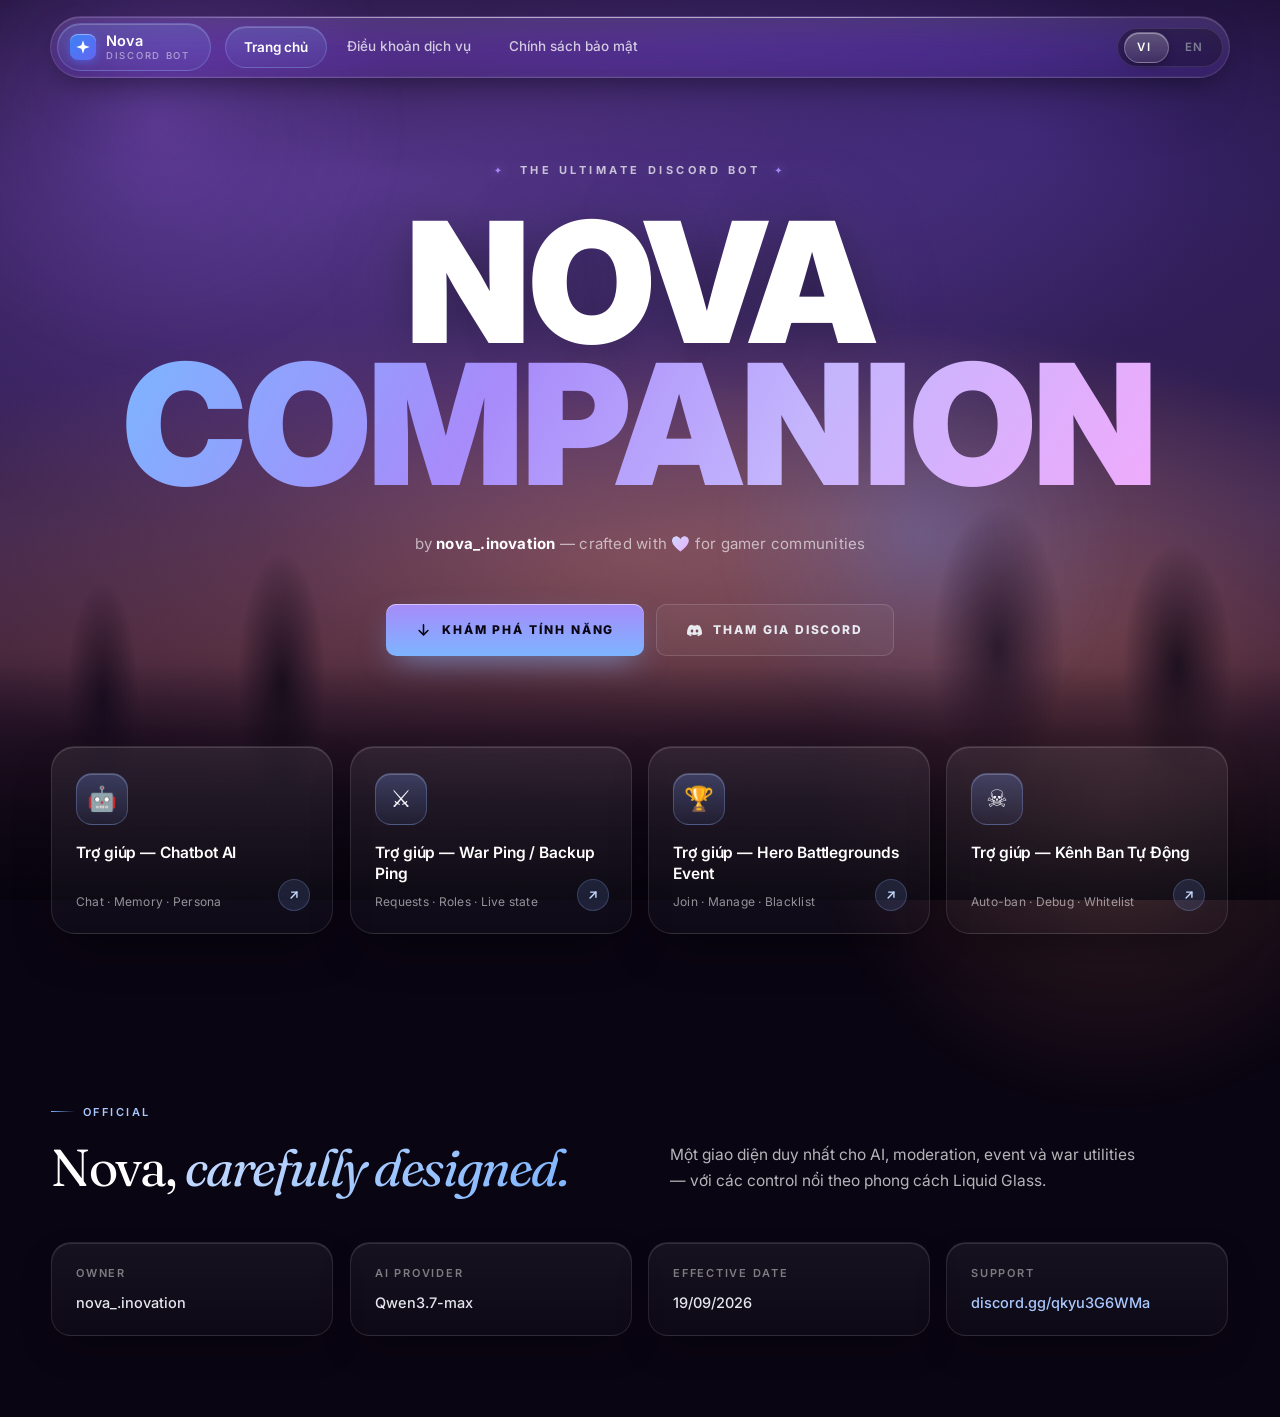
==== commit 27be023a: "Update index.html" ====
--- a/index.html
+++ b/index.html
@@ -1,159 +1,963 @@
-<!doctype html>
-<html lang="en">
+<!DOCTYPE html>
+<html lang="vi">
 <head>
-  <meta charset="UTF-8" />
-  <meta name="viewport" content="width=device-width, initial-scale=1.0" />
-  <title>Discord Bot — Feature Overview</title>
-  <link rel="stylesheet" href="style.css" />
-  <style>
-    /* stagger shimmer delays per card */
-    .feature-card:nth-child(1) { --shimmer-delay: 0s;   --shimmer-dur: 10s; }
-    .feature-card:nth-child(2) { --shimmer-delay: 2.5s; --shimmer-dur: 9s;  }
-    .feature-card:nth-child(3) { --shimmer-delay: 5s;   --shimmer-dur: 11s; }
-    .feature-card:nth-child(4) { --shimmer-delay: 7.5s; --shimmer-dur: 10s; }
-  </style>
-  <meta property="og:image" content="https://bolt.new/static/og_default.png">
-    <meta name="twitter:card" content="summary_large_image">
-    <meta name="twitter:image" content="https://bolt.new/static/og_default.png">
+<meta charset="UTF-8">
+<meta name="viewport" content="width=device-width,initial-scale=1,viewport-fit=cover">
+<meta name="theme-color" content="#0a0512">
+<title>Nova — An intelligent companion</title>
+<link rel="preconnect" href="https://fonts.googleapis.com">
+<link rel="preconnect" href="https://fonts.gstatic.com" crossorigin>
+<link href="https://fonts.googleapis.com/css2?family=Fraunces:ital,opsz,wght@0,9..144,300..900;1,9..144,300..900&family=Inter:wght@400;500;600;700;800;900&display=swap" rel="stylesheet">
+<style>
+:root{
+  --fg:#f5f6fa;--muted:#b6b9c8;--dim:#7c7f92;
+  --line:rgba(255,255,255,.10);--line-soft:rgba(255,255,255,.06);
+  --shadow-lg:0 30px 80px -30px rgba(0,0,0,.7),0 12px 32px -12px rgba(0,0,0,.5);
+  --ease:cubic-bezier(.32,.72,0,1);
+  --ease-out:cubic-bezier(.16,1,.3,1);
+  --ease-spring:cubic-bezier(.34,1.56,.64,1);
+}
+*,*::before,*::after{box-sizing:border-box;margin:0;padding:0}
+html{scroll-behavior:smooth;-webkit-text-size-adjust:100%}
+img,svg{display:block;max-width:100%}
+body{
+  font-family:'Inter',-apple-system,BlinkMacSystemFont,system-ui,sans-serif;
+  color:var(--fg);background:#0a0512;min-height:100vh;overflow-x:hidden;
+  -webkit-font-smoothing:antialiased;line-height:1.5;position:relative;
+}
+button{font:inherit;color:inherit;background:none;border:none;cursor:pointer}
+a{color:inherit;text-decoration:none}
+h1,h2,h3{font-family:'Fraunces',Georgia,serif;font-weight:400;letter-spacing:-.02em;line-height:1.1;color:#fff;font-optical-sizing:auto}
+
+/* ============ BACKGROUND ============ */
+.bg-layer{position:fixed;inset:0;z-index:-4;pointer-events:none;
+  background:
+    radial-gradient(ellipse 90% 40% at 50% 62%, rgba(255,150,120,.26), transparent 70%),
+    radial-gradient(ellipse 70% 35% at 65% 58%, rgba(255,190,140,.16), transparent 65%),
+    radial-gradient(ellipse 100% 60% at 30% 20%, rgba(140,90,220,.48), transparent 65%),
+    radial-gradient(ellipse 80% 50% at 80% 15%, rgba(90,60,180,.42), transparent 60%),
+    linear-gradient(180deg,#150a26 0%,#23153f 22%,#2f1c50 42%,#3d254f 58%,#43243c 72%,#2a1529 86%,#0f0818 100%)}
+/* Bỏ bgHue filter toàn trang — chỉ tĩnh */
+.bg-orb{position:fixed;border-radius:50%;pointer-events:none;z-index:-3;opacity:.55;
+  will-change:transform;transform:translate3d(0,0,0);
+  /* Dùng radial-gradient mềm thay vì filter blur(90px) — nhanh hơn ~10x */
+}
+.bg-orb.o1{width:520px;height:520px;top:-15%;left:-8%;
+  background:radial-gradient(circle, rgba(140,90,220,.6) 0%, rgba(140,90,220,.25) 30%, transparent 68%);
+  animation:float1 24s ease-in-out infinite}
+.bg-orb.o2{width:640px;height:640px;bottom:-25%;right:-12%;
+  background:radial-gradient(circle, rgba(255,150,120,.45) 0%, rgba(255,150,120,.18) 32%, transparent 68%);
+  animation:float2 30s ease-in-out infinite}
+.bg-orb.o3{width:440px;height:440px;top:35%;left:55%;
+  background:radial-gradient(circle, rgba(90,140,255,.45) 0%, rgba(90,140,255,.18) 32%, transparent 68%);
+  animation:float3 36s ease-in-out infinite}
+@keyframes float1{0%,100%{transform:translate3d(0,0,0) scale(1)}33%{transform:translate3d(70px,50px,0) scale(1.12)}66%{transform:translate3d(-40px,90px,0) scale(.96)}}
+@keyframes float2{0%,100%{transform:translate3d(0,0,0) scale(1)}50%{transform:translate3d(-90px,-50px,0) scale(.92)}}
+@keyframes float3{0%,100%{transform:translate3d(-50%,-50%,0) scale(1)}50%{transform:translate3d(-30%,-40%,0) scale(1.2)}}
+.silhouette{position:fixed;inset:0;z-index:-2;pointer-events:none;
+  background-image:
+    radial-gradient(ellipse 60px 200px at 8% 78%, rgba(15,8,24,.85), transparent 60%),
+    radial-gradient(ellipse 80px 240px at 22% 76%, rgba(10,6,20,.85), transparent 55%),
+    radial-gradient(ellipse 120px 260px at 78% 72%, rgba(20,10,30,.8), transparent 55%),
+    radial-gradient(ellipse 100px 220px at 92% 74%, rgba(10,6,20,.85), transparent 55%),
+    linear-gradient(180deg,transparent 74%,rgba(8,4,16,.5) 82%,rgba(5,3,10,.9) 100%);
+  opacity:.9}
+.grain{position:fixed;inset:0;z-index:1;pointer-events:none;opacity:.045;mix-blend-mode:overlay;
+  background-image:url("data:image/svg+xml;utf8,<svg xmlns='http://www.w3.org/2000/svg' width='220' height='220'><filter id='n'><feTurbulence type='fractalNoise' baseFrequency='.9' numOctaves='2' stitchTiles='stitch'/></filter><rect width='100%25' height='100%25' filter='url(%23n)'/></svg>")}
+
+/* Particles — bỏ box-shadow, giảm số lượng */
+.particles{position:fixed;inset:0;z-index:-1;pointer-events:none;overflow:hidden;contain:strict}
+.particle{position:absolute;border-radius:50%;background:rgba(200,220,255,.65);
+  animation:floatUp linear infinite;opacity:0;will-change:transform,opacity;
+  transform:translate3d(0,0,0)}
+@keyframes floatUp{
+  0%{transform:translate3d(0,0,0);opacity:0}
+  10%{opacity:.7}
+  50%{opacity:.5}
+  90%{opacity:.3}
+  100%{transform:translate3d(15px,-110vh,0);opacity:0}
+}
+
+/* ============ GLASS — giảm blur ============ */
+.glass{background:linear-gradient(180deg,rgba(255,255,255,.11),rgba(255,255,255,.04));
+  backdrop-filter:blur(18px) saturate(160%);-webkit-backdrop-filter:blur(18px) saturate(160%);
+  border:1px solid var(--line);
+  box-shadow:var(--shadow-lg),inset 0 1px 0 rgba(255,255,255,.16),inset 0 -1px 0 rgba(255,255,255,.04);
+  position:relative}
+.glass::before{content:'';position:absolute;top:0;left:8%;right:8%;height:1px;
+  background:linear-gradient(90deg,transparent,rgba(255,255,255,.5) 30%,rgba(255,255,255,.5) 70%,transparent);pointer-events:none}
+
+/* ============ TOPBAR ============ */
+.topbar{position:fixed;top:16px;left:50%;transform:translateX(-50%);z-index:50;
+  display:flex;align-items:center;gap:6px;padding:6px;border-radius:100px;
+  width:min(1180px,calc(100vw - 32px));
+  animation:slideDown .9s var(--ease-out) both}
+@keyframes slideDown{from{opacity:0;transform:translate3d(-50%,-24px,0)}to{opacity:1;transform:translate3d(-50%,0,0)}}
+.brand-chip{display:flex;align-items:center;gap:10px;padding:9px 20px 9px 12px;border-radius:100px;
+  background:linear-gradient(180deg,rgba(120,160,255,.22),rgba(120,160,255,.08));
+  border:1px solid rgba(150,180,255,.28);box-shadow:inset 0 1px 0 rgba(255,255,255,.2);
+  font-weight:600;font-size:14.5px;flex-shrink:0;transition:transform .3s var(--ease-spring)}
+.brand-chip:hover{transform:scale(1.04)}
+.brand-star{width:26px;height:26px;border-radius:8px;flex-shrink:0;display:flex;align-items:center;justify-content:center;
+  background:linear-gradient(135deg,#3b82f6,#6366f1);
+  box-shadow:0 2px 8px rgba(80,120,255,.5),inset 0 1px 0 rgba(255,255,255,.4)}
+.brand-star svg{width:16px;height:16px;color:#fff;transition:transform .6s var(--ease-spring)}
+.brand-chip:hover .brand-star svg{transform:rotate(360deg)}
+.brand-text{display:flex;flex-direction:column;line-height:1.1}
+.brand-name{font-weight:600;font-size:14.5px;color:#fff}
+.brand-sub{font-size:9.5px;font-weight:500;letter-spacing:.18em;color:rgba(255,255,255,.5);text-transform:uppercase;margin-top:2px}
+.tabs{display:flex;gap:2px;flex:1;padding-left:8px}
+.tab{padding:10px 18px;border-radius:100px;font-size:13.5px;font-weight:500;color:rgba(255,255,255,.75);
+  transition:color .3s,background .3s;white-space:nowrap}
+.tab:hover{color:#fff;background:rgba(255,255,255,.06)}
+.tab.active{color:#fff;background:linear-gradient(180deg,rgba(120,160,255,.22),rgba(120,160,255,.08));
+  border:1px solid rgba(150,180,255,.28);box-shadow:inset 0 1px 0 rgba(255,255,255,.2);font-weight:600}
+.lang-seg{display:inline-flex;gap:2px;padding:3px;border-radius:100px;background:rgba(0,0,0,.28);
+  border:1px solid rgba(255,255,255,.1);position:relative;flex-shrink:0}
+.lang-pill{position:absolute;top:3px;bottom:3px;border-radius:100px;
+  background:linear-gradient(180deg,rgba(255,255,255,.24),rgba(255,255,255,.10));
+  border:1px solid rgba(255,255,255,.24);
+  box-shadow:0 3px 10px -2px rgba(0,0,0,.4),inset 0 1px 0 rgba(255,255,255,.35);
+  transition:transform .45s var(--ease-spring),width .45s var(--ease-spring);z-index:1;
+  will-change:transform,width}
+.lang-btn{position:relative;z-index:2;padding:7px 16px;border-radius:100px;
+  font-size:11.5px;font-weight:600;letter-spacing:.1em;color:var(--dim);transition:color .3s}
+.lang-btn.active{color:#fff}
+@media(max-width:820px){.tabs{display:none}.brand-chip{flex:1;justify-content:flex-start}}
+
+/* ============ PAGE WRAPPER ============ */
+.page{transition:filter .5s var(--ease-out),transform .5s var(--ease-out);transform-origin:center top}
+.page.blurred{filter:blur(14px) saturate(.8);transform:scale(.985);pointer-events:none}
+.page-dim{position:fixed;inset:0;z-index:99;background:rgba(5,2,12,.6);opacity:0;
+  pointer-events:none;transition:opacity .4s var(--ease-out)}
+.page-dim.active{opacity:1;pointer-events:auto}
+
+/* ============ HERO ============ */
+.hero{
+  padding: clamp(150px, 18vh, 200px) 24px clamp(70px, 10vh, 120px);
+  text-align: center;position: relative;z-index: 2;
+  max-width: 1100px;margin: 0 auto;
+}
+.hero-inner{display: flex;flex-direction: column;align-items: center;}
+
+.hero-badge{
+  display: inline-flex;align-items: center;gap: 14px;
+  font-size: 11px;font-weight: 700;letter-spacing: .32em;text-transform: uppercase;
+  color: rgba(255,255,255,.72);margin-bottom: 32px;padding: 0;
+  animation:fadeUp .9s .15s var(--ease-out) both}
+@keyframes fadeUp{from{opacity:0;transform:translate3d(0,20px,0)}to{opacity:1;transform:translate3d(0,0,0)}}
+.badge-dot{color: #a78bfa;font-size: 10px;line-height: 1;text-shadow: 0 0 12px rgba(167,139,250,.9);
+  animation: badgePulse 3s ease-in-out infinite;display:inline-block}
+.badge-dot:last-child{animation-delay:1.5s}
+@keyframes badgePulse{
+  0%,100%{opacity:.5;transform:scale(.85) rotate(0deg)}
+  50%{opacity:1;transform:scale(1.3) rotate(180deg)}
+}
+
+.hero-title{
+  display: flex;flex-direction: column;align-items: center;gap: 0;margin: 0;
+  font-family: 'Inter', -apple-system, BlinkMacSystemFont, sans-serif;
+  font-weight: 900;letter-spacing: -.055em;line-height: .85;text-transform: uppercase;
+  margin-bottom: 36px;
+}
+.title-1{
+  display: block;font-size: clamp(72px, 14vw, 168px);color: #fff;
+  text-shadow: 0 4px 60px rgba(0,0,0,.5), 0 0 80px rgba(167,139,250,.25);
+  animation:titleIn 1.1s .25s var(--ease-out) both;
+}
+.title-2{
+  display: block;font-size: clamp(72px, 14vw, 168px);
+  background: linear-gradient(120deg,#7db4ff 0%,#a78bfa 35%,#c4b5fd 65%,#f0abfc 100%);
+  -webkit-background-clip: text;background-clip: text;-webkit-text-fill-color: transparent;
+  filter: drop-shadow(0 8px 50px rgba(125,180,255,.45));
+  animation:titleIn 1.1s .4s var(--ease-out) both;
+}
+/* Bỏ shimmer trên text — nặng, không cần thiết */
+@keyframes titleIn{
+  0%{opacity:0;transform:translate3d(0,50px,0) scale(.92);filter:blur(20px)}
+  60%{filter:blur(4px)}
+  100%{opacity:1;transform:translate3d(0,0,0) scale(1);filter:blur(0)}
+}
+
+.hero-sub{
+  font-size: clamp(13px, 1.5vw, 15px);color: rgba(255,255,255,.62);
+  letter-spacing: .015em;margin-bottom: 48px;max-width: 620px;line-height: 1.6;font-weight: 400;
+  animation:fadeUp .9s .6s var(--ease-out) both;
+}
+.hero-sub strong{color: #fff;font-weight: 700}
+.hero-sub .accent{
+  background: linear-gradient(135deg,#c8dcff,#f0abfc);
+  -webkit-background-clip: text;background-clip: text;-webkit-text-fill-color: transparent;font-weight: 700;
+  display: inline-block;animation:heartbeat 1.6s ease-in-out infinite}
+@keyframes heartbeat{
+  0%,100%{transform:scale(1)}
+  15%{transform:scale(1.2)}
+  30%{transform:scale(1)}
+  45%{transform:scale(1.15)}
+}
+
+.hero-actions{
+  display: flex;gap: 12px;justify-content: center;flex-wrap: wrap;
+  animation:fadeUp .9s .75s var(--ease-out) both;
+}
+.hero-btn{
+  position:relative;display: inline-flex;align-items: center;gap: 11px;
+  padding: 16px 30px;border-radius: 10px;
+  font-size: 12px;font-weight: 800;letter-spacing: .16em;text-transform: uppercase;
+  transition: transform .3s var(--ease-spring), box-shadow .3s, background .3s, border-color .3s;
+  cursor: pointer;white-space: nowrap;overflow:hidden;
+}
+.hero-btn::before{
+  content:'';position:absolute;top:50%;left:50%;width:0;height:0;border-radius:50%;
+  background:radial-gradient(circle,rgba(255,255,255,.4),transparent 70%);
+  transform:translate(-50%,-50%);transition:width .6s ease,height .6s ease;pointer-events:none;
+}
+.hero-btn:hover::before{width:400px;height:400px}
+.hero-btn svg{width: 15px;height: 15px;flex-shrink: 0;position:relative;z-index:2;transition:transform .4s var(--ease-spring)}
+.hero-btn > span{position:relative;z-index:2}
+.hero-btn:hover svg{transform:scale(1.15) rotate(-8deg)}
+.hero-btn-primary{
+  background: linear-gradient(180deg, #a78bfa 0%, #7db4ff 100%);
+  color: #0a0512;border: none;
+  box-shadow: 0 12px 32px -10px rgba(125,180,255,.65), inset 0 1px 0 rgba(255,255,255,.5);
+}
+.hero-btn-primary:hover{
+  transform: translate3d(0,-3px,0) scale(1.02);
+  box-shadow: 0 22px 50px -10px rgba(125,180,255,.9), inset 0 1px 0 rgba(255,255,255,.6);
+}
+.hero-btn-primary:active{transform: translate3d(0,-1px,0) scale(.99)}
+.hero-btn-secondary{
+  background: rgba(255,255,255,.045);color: #e8eaf0;
+  border: 1px solid rgba(255,255,255,.14);
+  backdrop-filter: blur(10px);-webkit-backdrop-filter: blur(10px);
+}
+.hero-btn-secondary:hover{
+  background: rgba(255,255,255,.1);border-color: rgba(255,255,255,.28);
+  transform: translate3d(0,-3px,0);
+  box-shadow: 0 16px 40px -12px rgba(0,0,0,.5);
+}
+.hero-btn-secondary:active{transform: translate3d(0,-1px,0)}
+
+@media(max-width:520px){
+  .hero-btn{padding: 14px 22px; font-size: 11px; letter-spacing: .12em;}
+  .hero-actions{flex-direction: column; width: 100%; max-width: 320px;}
+  .hero-btn{justify-content: center;}
+}
+
+/* ============ CARDS ============ */
+.cards{display:grid;grid-template-columns:repeat(4,1fr);gap:16px;
+  margin: 0 auto 100px; max-width: 1400px; padding: 0 clamp(20px,4vw,72px);
+  position:relative;z-index:2}
+@media(max-width:1000px){.cards{grid-template-columns:repeat(2,1fr)}}
+@media(max-width:560px){.cards{grid-template-columns:1fr}}
+
+.card{position:relative;padding:26px 24px 22px;border-radius:24px;text-align:left;
+  background:linear-gradient(180deg,rgba(255,255,255,.075),rgba(255,255,255,.025));
+  border:1px solid var(--line);
+  box-shadow:0 20px 50px -20px rgba(0,0,0,.6),inset 0 1px 0 rgba(255,255,255,.15);
+  overflow:hidden;isolation:isolate;contain:layout style paint;
+  transition:transform .5s var(--ease),box-shadow .5s var(--ease),border-color .4s;
+  cursor:pointer;will-change:transform;
+  animation:cardIn .9s var(--ease-out) both}
+.card:nth-child(1){animation-delay:.9s}
+.card:nth-child(2){animation-delay:1.02s}
+.card:nth-child(3){animation-delay:1.14s}
+.card:nth-child(4){animation-delay:1.26s}
+@keyframes cardIn{
+  0%{opacity:0;transform:translate3d(0,40px,0) scale(.94);filter:blur(6px)}
+  100%{opacity:1;transform:translate3d(0,0,0) scale(1);filter:blur(0)}
+}
+.card::before{
+  content:'';position:absolute;inset:0;border-radius:inherit;pointer-events:none;
+  background:radial-gradient(400px circle at var(--mx,50%) var(--my,50%),rgba(140,180,255,.22),transparent 60%);
+  opacity:0;transition:opacity .4s;z-index:1}
+.card:hover::before{opacity:1}
+.card::after{
+  content:'';position:absolute;top:0;left:-100%;width:100%;height:100%;pointer-events:none;
+  background:linear-gradient(105deg,transparent 40%,rgba(255,255,255,.14) 50%,transparent 60%);
+  transition:left .9s var(--ease-out);z-index:2}
+.card:hover::after{left:100%}
+.card:hover{transform:translate3d(0,-8px,0) scale(1.02);
+  border-color:rgba(150,180,255,.4);
+  box-shadow:0 34px 70px -20px rgba(80,120,255,.45),
+    inset 0 1px 0 rgba(255,255,255,.28)}
+.card:active{transform:translate3d(0,-4px,0) scale(.99)}
+.card > *{position:relative;z-index:3}
+
+.card-icon{width:52px;height:52px;border-radius:16px;display:flex;align-items:center;justify-content:center;
+  background:linear-gradient(180deg,rgba(120,160,255,.25),rgba(120,160,255,.08));
+  border:1px solid rgba(150,180,255,.28);
+  box-shadow:inset 0 1px 0 rgba(255,255,255,.22);
+  font-size:24px;margin-bottom:18px;
+  transition:transform .6s var(--ease-spring)}
+.card:hover .card-icon{transform:scale(1.15) rotate(-8deg) translateY(-3px)}
+
+.card h3{font-family:'Inter',sans-serif;font-size:15.5px;font-weight:600;color:#fff;
+  letter-spacing:-.005em;line-height:1.35;margin-bottom:8px;min-height:42px;
+  transition:color .3s}
+.card:hover h3{color:#e8f0ff}
+.card p{font-size:12px;color:rgba(255,255,255,.55);letter-spacing:.02em;transition:color .3s}
+.card:hover p{color:rgba(255,255,255,.75)}
+.card-arrow{position:absolute;bottom:22px;right:22px;width:32px;height:32px;border-radius:50%;
+  display:flex;align-items:center;justify-content:center;
+  background:rgba(120,160,255,.14);border:1px solid rgba(150,180,255,.22);
+  color:#c8dcff;transition:all .5s var(--ease-spring);z-index:4}
+.card:hover .card-arrow{background:rgba(120,160,255,.35);transform:translateX(4px) rotate(-45deg) scale(1.1)}
+.card-arrow svg{width:14px;height:14px}
+
+/* ============ "CAREFULLY DESIGNED" ============ */
+.designed{padding:60px clamp(20px,4vw,72px) 80px;max-width:1400px;margin:0 auto;position:relative;z-index:2}
+.designed-head{display:grid;grid-template-columns:1fr 1fr;gap:60px;align-items:end;margin-bottom:48px}
+@media(max-width:900px){.designed-head{grid-template-columns:1fr;gap:20px}}
+.designed-eyebrow{display:inline-flex;align-items:center;gap:8px;
+  font-size:11px;font-weight:600;letter-spacing:.22em;text-transform:uppercase;
+  color:#a8c8ff;margin-bottom:20px}
+.designed-eyebrow::before{content:'';width:24px;height:1px;background:linear-gradient(90deg,#7db4ff,transparent)}
+.designed h2{font-size:clamp(32px,4.5vw,52px);line-height:1.05;letter-spacing:-.03em;color:#fff}
+/* Bỏ shimmer background-position — chỉ gradient tĩnh */
+.designed h2 em{font-style:italic;background:linear-gradient(135deg,#c8dcff,#7db4ff);
+  -webkit-background-clip:text;background-clip:text;-webkit-text-fill-color:transparent}
+.designed-desc{font-size:15.5px;line-height:1.7;color:rgba(255,255,255,.7);max-width:480px}
+
+.info-grid{display:grid;grid-template-columns:repeat(4,1fr);gap:16px}
+@media(max-width:1000px){.info-grid{grid-template-columns:repeat(2,1fr)}}
+@media(max-width:560px){.info-grid{grid-template-columns:1fr}}
+.info{padding:22px 24px;border-radius:20px;
+  background:linear-gradient(180deg,rgba(255,255,255,.055),rgba(255,255,255,.02));
+  border:1px solid var(--line);
+  box-shadow:0 15px 40px -18px rgba(0,0,0,.5),inset 0 1px 0 rgba(255,255,255,.12);
+  transition:transform .5s var(--ease-spring),border-color .4s,box-shadow .5s;
+  position:relative;overflow:hidden;contain:layout style paint}
+.info::after{content:'';position:absolute;inset:0;
+  background:linear-gradient(105deg,transparent 40%,rgba(255,255,255,.06) 50%,transparent 60%);
+  transform:translateX(-100%);transition:transform .9s var(--ease-out);pointer-events:none}
+.info:hover::after{transform:translateX(100%)}
+.info:hover{transform:translate3d(0,-5px,0) scale(1.02);
+  border-color:rgba(150,180,255,.32);
+  box-shadow:0 25px 55px -18px rgba(80,120,255,.35),inset 0 1px 0 rgba(255,255,255,.18)}
+.info-label{font-size:11px;font-weight:600;letter-spacing:.16em;text-transform:uppercase;
+  color:rgba(255,255,255,.45);margin-bottom:10px}
+.info-value{font-size:14.5px;color:#e4e6ee;font-weight:500;word-break:break-word}
+.info-value a{color:#a8c8ff;transition:color .2s}
+.info-value a:hover{color:#c8dcff}
+
+/* Scroll reveal */
+.reveal{opacity:0;transform:translate3d(0,24px,0);filter:blur(6px);
+  transition:opacity .9s var(--ease-out),transform .9s var(--ease-out),filter .9s var(--ease-out)}
+.reveal.in{opacity:1;transform:translate3d(0,0,0);filter:blur(0)}
+
+/* ============ MODAL ============ */
+.modal-wrap{position:fixed;inset:0;z-index:100;display:none;
+  align-items:center;justify-content:center;padding:20px;pointer-events:none}
+.modal-wrap.active{display:flex;pointer-events:auto}
+
+.modal{position:relative;width:min(920px,100%);max-height:calc(100vh - 40px);
+  overflow-y:auto;border-radius:28px;padding:32px;
+  background:linear-gradient(180deg,rgba(24,18,46,.96),rgba(14,10,30,.98));
+  backdrop-filter:blur(20px) saturate(160%);-webkit-backdrop-filter:blur(20px) saturate(160%);
+  border:1px solid rgba(255,255,255,.14);
+  box-shadow:
+    0 60px 120px -30px rgba(0,0,0,.9),
+    0 0 80px -20px rgba(120,160,255,.3),
+    inset 0 1px 0 rgba(255,255,255,.2);
+  opacity:0;transform:scale(.82) translateY(24px);
+  transition:opacity .55s var(--ease-out),transform .7s var(--ease-spring);
+  scrollbar-width:thin;scrollbar-color:rgba(255,255,255,.15) transparent;
+  will-change:transform,opacity}
+.modal::-webkit-scrollbar{width:6px}
+.modal::-webkit-scrollbar-thumb{background:rgba(255,255,255,.15);border-radius:6px}
+.modal-wrap.active .modal{opacity:1;transform:scale(1) translateY(0)}
+.modal::before{content:'';position:absolute;top:0;left:10%;right:10%;height:1px;
+  background:linear-gradient(90deg,transparent,rgba(255,255,255,.6) 30%,rgba(255,255,255,.6) 70%,transparent);
+  pointer-events:none}
+
+.modal-close{position:absolute;top:20px;right:20px;width:38px;height:38px;border-radius:50%;
+  display:flex;align-items:center;justify-content:center;
+  color:rgba(255,255,255,.6);background:rgba(255,255,255,.06);
+  border:1px solid rgba(255,255,255,.1);transition:all .35s var(--ease-spring);z-index:10;
+  font-size:22px;line-height:1;padding-bottom:3px}
+.modal-close:hover{color:#fff;background:rgba(255,255,255,.15);transform:rotate(180deg) scale(1.1)}
+.modal-close:active{transform:scale(.9) rotate(180deg)}
+
+.modal-head{display:flex;align-items:center;gap:20px;padding-bottom:24px;
+  border-bottom:1px solid rgba(255,255,255,.08);margin-bottom:24px;
+  animation:fadeUp .55s .15s var(--ease-out) both}
+.modal-icon{width:72px;height:72px;border-radius:22px;display:flex;align-items:center;justify-content:center;
+  flex-shrink:0;font-size:32px;
+  background:linear-gradient(180deg,rgba(120,160,255,.38),rgba(120,160,255,.12));
+  border:1px solid rgba(160,190,255,.4);
+  box-shadow:0 10px 32px -8px rgba(80,120,255,.6),inset 0 2px 4px rgba(255,255,255,.3);
+  animation:iconPop .7s .1s var(--ease-spring) both}
+@keyframes iconPop{
+  0%{transform:scale(.5) rotate(-20deg);opacity:0}
+  100%{transform:scale(1) rotate(0);opacity:1}
+}
+.modal-title-row{display:flex;align-items:center;gap:12px;flex-wrap:wrap;margin-bottom:8px}
+.modal-title{font-family:'Fraunces',Georgia,serif;font-weight:400;font-size:28px;
+  letter-spacing:-.02em;color:#fff;line-height:1.15}
+.modal-badge{display:inline-flex;align-items:center;gap:6px;padding:5px 14px;border-radius:100px;
+  font-size:11px;font-weight:600;letter-spacing:.06em;text-transform:uppercase;
+  color:#c8dcff;background:rgba(120,160,255,.18);
+  border:1px solid rgba(150,180,255,.35);
+  box-shadow:inset 0 1px 0 rgba(255,255,255,.2)}
+.modal-badge svg{width:11px;height:11px}
+.modal-desc{font-size:15px;line-height:1.6;color:rgba(255,255,255,.72);max-width:620px}
+
+.modal-section{margin-bottom:28px;animation:fadeUp .55s var(--ease-out) both}
+.modal-section:nth-child(1){animation-delay:.2s}
+.modal-section:nth-child(2){animation-delay:.28s}
+.modal-section:nth-child(3){animation-delay:.36s}
+.modal-section:last-child{margin-bottom:0}
+.modal-section-head{display:flex;align-items:center;gap:12px;margin-bottom:16px}
+.modal-section-icon{width:32px;height:32px;border-radius:10px;flex-shrink:0;
+  display:flex;align-items:center;justify-content:center;
+  background:rgba(120,160,255,.14);border:1px solid rgba(150,180,255,.24);
+  color:#c8dcff}
+.modal-section-icon svg{width:16px;height:16px}
+.modal-section-title{font-size:16px;font-weight:600;color:#fff;letter-spacing:-.005em}
+.modal-section-sub{font-size:13px;color:rgba(255,255,255,.55);margin-top:2px}
+
+.cmd-list{display:flex;flex-direction:column;gap:8px}
+.cmd-item{display:grid;grid-template-columns:minmax(220px,auto) 1fr;gap:18px;align-items:center;
+  padding:14px 16px;border-radius:14px;
+  background:linear-gradient(180deg,rgba(255,255,255,.045),rgba(255,255,255,.015));
+  border:1px solid rgba(255,255,255,.07);
+  transition:background .3s,border-color .3s,transform .35s var(--ease-spring);
+  animation:cmdIn .55s var(--ease-out) both}
+@keyframes cmdIn{
+  0%{opacity:0;transform:translate3d(-20px,0,0);filter:blur(4px)}
+  100%{opacity:1;transform:translate3d(0,0,0);filter:blur(0)}
+}
+@media(max-width:700px){.cmd-item{grid-template-columns:1fr;gap:8px}}
+.cmd-item:hover{background:linear-gradient(180deg,rgba(120,160,255,.12),rgba(120,160,255,.04));
+  border-color:rgba(150,180,255,.32);transform:translate3d(6px,0,0)}
+.cmd-code{display:inline-flex;align-items:center;padding:8px 14px;border-radius:9px;
+  font-family:'SF Mono','JetBrains Mono',ui-monospace,Consolas,monospace;
+  font-size:12.5px;color:#c8dcff;
+  background:linear-gradient(180deg,rgba(120,160,255,.16),rgba(120,160,255,.06));
+  border:1px solid rgba(150,180,255,.26);
+  box-shadow:inset 0 1px 0 rgba(255,255,255,.14);
+  white-space:nowrap;justify-self:start;position:relative;overflow:hidden}
+.cmd-code::before{content:'';position:absolute;inset:0;
+  background:linear-gradient(105deg,transparent 40%,rgba(255,255,255,.25) 50%,transparent 60%);
+  transform:translateX(-100%);transition:transform .9s var(--ease-out)}
+.cmd-item:hover .cmd-code::before{transform:translateX(100%)}
+.cmd-code .arg{color:rgba(200,220,255,.55)}
+.cmd-desc{font-size:13.5px;color:rgba(255,255,255,.72);line-height:1.55}
+
+/* ============ MOBILE ============ */
+@media(max-width:600px){
+  .hero{padding:130px 20px 50px}
+  .designed{padding:40px 20px 60px}
+  .modal{padding:24px;border-radius:24px}
+  .modal-icon{width:56px;height:56px;font-size:24px;border-radius:18px}
+  .modal-title{font-size:22px}
+  .modal-desc{font-size:14px}
+  .cmd-code{font-size:11.5px}
+}
+
+@media(prefers-reduced-motion:reduce){
+  *,*::before,*::after{animation-duration:.01ms!important;animation-iteration-count:1!important;transition-duration:.01ms!important}
+  .bg-orb,.bg-layer,.particles{animation:none!important}
+  .reveal{opacity:1;transform:none;filter:none}
+}
+</style>
 </head>
 <body>
 
-<!-- Animated background -->
-<div class="bg-canvas" aria-hidden="true">
-  <div class="bg-blob blob-1"></div>
-  <div class="bg-blob blob-2"></div>
-  <div class="bg-blob blob-3"></div>
-  <div class="bg-blob blob-4"></div>
-</div>
-
-<!-- Floating nav -->
-<div class="nav-wrap">
-  <nav>
-    <a href="index.html" class="nav-brand">
-      <div class="nav-icon">🤖</div>
-      Discord Bot
-    </a>
-    <ul class="nav-links">
-      <li><a href="index.html" class="active">Home</a></li>
-      <li><a href="privacy-policy.html">Privacy</a></li>
-      <li><a href="terms-of-service.html">Terms</a></li>
-    </ul>
-  </nav>
-</div>
-
-<!-- Hero -->
-<section class="hero fade-up">
-  <div class="hero-badge">
-    <span class="hero-badge-dot"></span>
-    Discord Bot
+<div class="bg-layer" aria-hidden="true"></div>
+<div class="bg-orb o1" aria-hidden="true"></div>
+<div class="bg-orb o2" aria-hidden="true"></div>
+<div class="bg-orb o3" aria-hidden="true"></div>
+<div class="silhouette" aria-hidden="true"></div>
+<div class="grain" aria-hidden="true"></div>
+<div class="particles" id="particles" aria-hidden="true"></div>
+
+<div class="page-dim" id="pageDim" aria-hidden="true"></div>
+
+<div class="page" id="page">
+
+<nav class="topbar glass" aria-label="Main">
+  <a href="./index.html" class="brand-chip">
+    <span class="brand-star">
+      <svg viewBox="0 0 24 24" fill="currentColor" aria-hidden="true">
+        <path d="M12 2l2.4 7.4L22 12l-7.6 2.6L12 22l-2.4-7.4L2 12l7.6-2.6z"/>
+      </svg>
+    </span>
+    <span class="brand-text">
+      <span class="brand-name">Nova</span>
+      <span class="brand-sub">Discord Bot</span>
+    </span>
+  </a>
+  <div class="tabs">
+    <a href="./index.html" class="tab active" data-i18n="tab.home">Trang chủ</a>
+    <a href="./terms-of-service.html" class="tab" data-i18n="tab.terms">Điều khoản dịch vụ</a>
+    <a href="./privacy-policy.html" class="tab" data-i18n="tab.privacy">Chính sách bảo mật</a>
   </div>
-  <h1>Everything your<br><span class="accent">server needs</span></h1>
-  <p class="hero-sub">AI chat, war coordination, event management, and server security — four powerful features in one bot.</p>
-  <div class="hero-actions">
-    <a href="#features" class="btn btn-primary">Explore Features</a>
-    <a href="privacy-policy.html" class="btn btn-glass">Privacy Policy</a>
+  <div class="lang-seg" id="langSeg" role="tablist" aria-label="Language">
+    <span class="lang-pill" id="langPill" aria-hidden="true"></span>
+    <button class="lang-btn active" data-lang="vi" role="tab" aria-selected="true">VI</button>
+    <button class="lang-btn" data-lang="en" role="tab" aria-selected="false">EN</button>
+  </div>
+</nav>
+
+<section class="hero">
+  <div class="hero-inner">
+    <div class="hero-badge">
+      <span class="badge-dot" aria-hidden="true">✦</span>
+      <span data-i18n="hero.badge">The Ultimate Discord Bot</span>
+      <span class="badge-dot" aria-hidden="true">✦</span>
+    </div>
+
+    <h1 class="hero-title">
+      <span class="title-1">Nova</span>
+      <span class="title-2">Companion</span>
+    </h1>
+
+    <p class="hero-sub" data-i18n-html="hero.sub">
+      by <strong>nova_.inovation</strong> — crafted with <span class="accent">💙</span> for gamer communities
+    </p>
+
+    <div class="hero-actions">
+      <a href="#cards" class="hero-btn hero-btn-primary">
+        <svg viewBox="0 0 24 24" fill="none" stroke="currentColor" stroke-width="2.5" stroke-linecap="round" stroke-linejoin="round" aria-hidden="true">
+          <path d="M12 3v14"/><path d="M5 12l7 7 7-7"/>
+        </svg>
+        <span data-i18n="hero.explore">Explore Features</span>
+      </a>
+      <a href="https://discord.gg/qkyu3G6WMa" target="_blank" rel="noopener" class="hero-btn hero-btn-secondary">
+        <svg viewBox="0 0 24 24" fill="currentColor" aria-hidden="true">
+          <path d="M20.317 4.37a19.79 19.79 0 0 0-4.885-1.515.074.074 0 0 0-.079.037c-.21.375-.444.864-.608 1.25a18.27 18.27 0 0 0-5.487 0 12.64 12.64 0 0 0-.617-1.25.077.077 0 0 0-.079-.037A19.736 19.736 0 0 0 3.677 4.37a.07.07 0 0 0-.032.027C.533 9.046-.32 13.58.099 18.057a.082.082 0 0 0 .031.057 19.9 19.9 0 0 0 5.993 3.03.078.078 0 0 0 .084-.028c.462-.63.874-1.295 1.226-1.994a.076.076 0 0 0-.041-.106 13.107 13.107 0 0 1-1.872-.892.077.077 0 0 1-.008-.128 10.2 10.2 0 0 0 .372-.292.074.074 0 0 1 .077-.01c3.928 1.793 8.18 1.793 12.062 0a.074.074 0 0 1 .078.01c.12.098.246.198.373.292a.077.077 0 0 1-.006.127 12.3 12.3 0 0 1-1.873.892.077.077 0 0 0-.041.107c.36.698.772 1.362 1.225 1.993a.076.076 0 0 0 .084.028 19.839 19.839 0 0 0 6.002-3.03.077.077 0 0 0 .032-.054c.5-5.177-.838-9.674-3.549-13.66a.061.061 0 0 0-.031-.03zM8.02 15.33c-1.183 0-2.157-1.085-2.157-2.419 0-1.333.956-2.419 2.157-2.419 1.21 0 2.176 1.096 2.157 2.42 0 1.333-.956 2.418-2.157 2.418zm7.975 0c-1.183 0-2.157-1.085-2.157-2.419 0-1.333.955-2.419 2.157-2.419 1.21 0 2.176 1.096 2.157 2.42 0 1.333-.946 2.418-2.157 2.418z"/>
+        </svg>
+        <span data-i18n="hero.join">Join Discord</span>
+      </a>
+    </div>
   </div>
 </section>
 
-<!-- Stat chips -->
-<div class="stats-row">
-  <div class="stat-chip fade-up">
-    <span class="stat-dot" style="background:#007AFF;"></span>
-    AI Chatbot
+<section class="cards" id="cards" aria-label="Features">
+  <button class="card" data-feature="ai" type="button">
+    <div class="card-icon" aria-hidden="true">🤖</div>
+    <h3 data-i18n="card.ai.title">Trợ giúp — Chatbot AI</h3>
+    <p data-i18n="card.ai.sub">Chat · Memory · Persona</p>
+    <span class="card-arrow"><svg viewBox="0 0 24 24" fill="none" stroke="currentColor" stroke-width="2.4" stroke-linecap="round" stroke-linejoin="round"><path d="M7 17L17 7"/><path d="M8 7h9v9"/></svg></span>
+  </button>
+
+  <button class="card" data-feature="war" type="button">
+    <div class="card-icon" aria-hidden="true">⚔️</div>
+    <h3 data-i18n="card.war.title">Trợ giúp — War Ping / Backup Ping</h3>
+    <p data-i18n="card.war.sub">Requests · Roles · Live state</p>
+    <span class="card-arrow"><svg viewBox="0 0 24 24" fill="none" stroke="currentColor" stroke-width="2.4" stroke-linecap="round" stroke-linejoin="round"><path d="M7 17L17 7"/><path d="M8 7h9v9"/></svg></span>
+  </button>
+
+  <button class="card" data-feature="event" type="button">
+    <div class="card-icon" aria-hidden="true">🏆</div>
+    <h3 data-i18n="card.event.title">Trợ giúp — Hero Battlegrounds Event</h3>
+    <p data-i18n="card.event.sub">Join · Manage · Blacklist</p>
+    <span class="card-arrow"><svg viewBox="0 0 24 24" fill="none" stroke="currentColor" stroke-width="2.4" stroke-linecap="round" stroke-linejoin="round"><path d="M7 17L17 7"/><path d="M8 7h9v9"/></svg></span>
+  </button>
+
+  <button class="card" data-feature="ban" type="button">
+    <div class="card-icon" aria-hidden="true">☠️</div>
+    <h3 data-i18n="card.ban.title">Trợ giúp — Kênh Ban Tự Động</h3>
+    <p data-i18n="card.ban.sub">Auto-ban · Debug · Whitelist</p>
+    <span class="card-arrow"><svg viewBox="0 0 24 24" fill="none" stroke="currentColor" stroke-width="2.4" stroke-linecap="round" stroke-linejoin="round"><path d="M7 17L17 7"/><path d="M8 7h9v9"/></svg></span>
+  </button>
+</section>
+
+<section class="designed">
+  <div class="designed-head">
+    <div class="reveal">
+      <span class="designed-eyebrow" data-i18n="designed.eyebrow">Official</span>
+      <h2 data-i18n-html="designed.title">Nova, <em>carefully designed.</em></h2>
+    </div>
+    <p class="designed-desc reveal" data-i18n="designed.desc">Một giao diện duy nhất cho AI, moderation, event và war utilities — với các control nổi theo phong cách Liquid Glass.</p>
   </div>
-  <div class="stat-chip fade-up">
-    <span class="stat-dot" style="background:#34C759;"></span>
-    War Ping
+
+  <div class="info-grid">
+    <div class="info reveal">
+      <div class="info-label" data-i18n="info.owner">Owner</div>
+      <div class="info-value">nova_.inovation</div>
+    </div>
+    <div class="info reveal">
+      <div class="info-label" data-i18n="info.ai">AI Provider</div>
+      <div class="info-value">Qwen3.7-max</div>
+    </div>
+    <div class="info reveal">
+      <div class="info-label" data-i18n="info.date">Effective Date</div>
+      <div class="info-value">19/09/2026</div>
+    </div>
+    <div class="info reveal">
+      <div class="info-label" data-i18n="info.support">Support</div>
+      <div class="info-value"><a href="https://discord.gg/qkyu3G6WMa" target="_blank" rel="noopener">discord.gg/qkyu3G6WMa</a></div>
+    </div>
   </div>
-  <div class="stat-chip fade-up">
-    <span class="stat-dot" style="background:#FFCC00;"></span>
-    Hero Events
-  </div>
-  <div class="stat-chip fade-up">
-    <span class="stat-dot" style="background:#FF2D55;"></span>
-    Auto-Ban
+</section>
+
+</div>
+
+<div class="modal-wrap" id="modalWrap" role="dialog" aria-modal="true" aria-labelledby="modalTitle">
+  <div class="modal" id="modal">
+    <button class="modal-close" id="modalClose" aria-label="Close">×</button>
+    <header class="modal-head">
+      <div class="modal-icon" id="modalIcon" aria-hidden="true"></div>
+      <div>
+        <div class="modal-title-row">
+          <h2 class="modal-title" id="modalTitle"></h2>
+          <span class="modal-badge">
+            <svg viewBox="0 0 24 24" fill="currentColor" aria-hidden="true">
+              <path d="M12 2l2.4 7.4L22 12l-7.6 2.6L12 22l-2.4-7.4L2 12l7.6-2.6z"/>
+            </svg>
+            <span id="modalBadgeText"></span>
+          </span>
+        </div>
+        <p class="modal-desc" id="modalDesc"></p>
+      </div>
+    </header>
+    <div id="modalBody"></div>
   </div>
 </div>
 
-<!-- Features -->
-<div class="features" id="features">
-  <p class="section-eyebrow fade-up">What it does</p>
-  <h2 class="section-title fade-up">4 Powerful Features</h2>
-
-  <div class="features-grid">
-
-    <div class="glass-card feature-card fade-up">
-      <div class="feature-icon icon-blue">🧠</div>
-      <h3>AI Chatbot</h3>
-      <p>Talk to an AI that remembers your conversation history, supports custom personas, and works in your preferred language.</p>
-      <ul class="command-list">
-        <li><span class="cmd">!chat &lt;msg&gt;</span><span class="cmd-desc">Talk to the AI (history per person)</span></li>
-        <li><span class="cmd">!clearchat</span><span class="cmd-desc">Clear your own conversation history</span></li>
-        <li><span class="cmd">!setai</span><span class="cmd-desc">Turn channel into AI channel</span></li>
-        <li><span class="cmd">!setsharedhistory</span><span class="cmd-desc">Whole channel shares one AI history</span></li>
-        <li><span class="cmd">!persona &lt;style&gt;</span><span class="cmd-desc">Set your own AI speaking style</span></li>
-        <li><span class="cmd">!mypersona</span><span class="cmd-desc">View your current persona</span></li>
-        <li><span class="cmd">!resetpersona</span><span class="cmd-desc">Reset to default persona</span></li>
-        <li><span class="cmd">!language vi|en</span><span class="cmd-desc">Set your bot interface language</span></li>
-      </ul>
-    </div>
-
-    <div class="glass-card feature-card fade-up">
-      <div class="feature-icon icon-green">⚔️</div>
-      <h3>War Ping / Backup Ping</h3>
-      <p>Coordinate clan wars with a panel-based help desk. Click WAR or BACKUP, fill in the form — the bot handles the rest.</p>
-      <ul class="command-list">
-        <li><span class="cmd">WAR button</span><span class="cmd-desc">Pings War role, opens a dedicated thread</span></li>
-        <li><span class="cmd">BACKUP button</span><span class="cmd-desc">Pings Backup role, opens a thread</span></li>
-        <li><span class="cmd">Join / Win / Lose / End</span><span class="cmd-desc">Track war status in real time</span></li>
-        <li><span class="cmd">Hacker showed up</span><span class="cmd-desc">Alert the team mid-war</span></li>
-        <li><span class="cmd">/trust add|remove|list</span><span class="cmd-desc">Manage trusted members (Manager)</span></li>
-        <li><span class="cmd">/callhacker show|hide</span><span class="cmd-desc">Toggle Call Hacker button (Manager)</span></li>
-        <li><span class="cmd">/helppanel</span><span class="cmd-desc">Move HELP DESK panel (Manager)</span></li>
-        <li><span class="cmd">/config view</span><span class="cmd-desc">View current configuration</span></li>
-      </ul>
-    </div>
-
-    <div class="glass-card feature-card fade-up">
-      <div class="feature-icon icon-yellow">🏆</div>
-      <h3>Hero Battlegrounds Event</h3>
-      <p>Run in-server events with a single panel. Members join with one click; managers control the full participant list.</p>
-      <ul class="command-list">
-        <li><span class="cmd">Join Event button</span><span class="cmd-desc">Members join with one click</span></li>
-        <li><span class="cmd">/event send</span><span class="cmd-desc">Post event panel to the event channel</span></li>
-        <li><span class="cmd">/event test</span><span class="cmd-desc">Post a test panel in current channel</span></li>
-        <li><span class="cmd">/event participants</span><span class="cmd-desc">List everyone who joined</span></li>
-        <li><span class="cmd">/event count</span><span class="cmd-desc">See how many people have joined</span></li>
-        <li><span class="cmd">/event remove</span><span class="cmd-desc">Remove one person from list</span></li>
-        <li><span class="cmd">/event clear</span><span class="cmd-desc">Clear the whole participant list</span></li>
-        <li><span class="cmd">/event blacklist add|remove|list</span><span class="cmd-desc">Block a role from joining</span></li>
-      </ul>
-    </div>
-
-    <div class="glass-card feature-card fade-up">
-      <div class="feature-icon icon-red">🛡️</div>
-      <h3>Auto-Ban Channel</h3>
-      <p>Turn any channel into a ban trap. Anyone who sends a message there gets banned instantly with today's messages purged.</p>
-      <ul class="command-list">
-        <li><span class="cmd">/setbanchannel true</span><span class="cmd-desc">Enable auto-ban on this channel (Manager)</span></li>
-        <li><span class="cmd">/setbanchannel false</span><span class="cmd-desc">Disable auto-ban (run in ban channel)</span></li>
-        <li><span class="cmd">/banwhitelist add @user</span><span class="cmd-desc">Exempt a user from ban (bot owner)</span></li>
-        <li><span class="cmd">/banwhitelist remove @user</span><span class="cmd-desc">Remove exemption (bot owner)</span></li>
-      </ul>
-    </div>
-
-  </div>
-</div>
-
-<footer>
-  <div class="footer-links">
-    <a href="index.html">Home</a>
-    <a href="privacy-policy.html">Privacy Policy</a>
-    <a href="terms-of-service.html">Terms of Service</a>
-  </div>
-  <p class="footer-copy">&copy; 2026 Discord Bot. All rights reserved.</p>
-</footer>
-
-<script src="animations.js" type="module"></script>
+<script>
+(function(){
+  'use strict';
+
+  var FEATURES = {
+    ai: {
+      icon:'🤖',
+      badge:{vi:'Nổi bật', en:'Featured'},
+      title:{vi:'AI Chatbot', en:'AI Chatbot'},
+      desc:{
+        vi:'Trò chuyện với AI, mọi lúc mọi nơi. Nova ghi nhớ lịch sử trò chuyện và thích ứng với phong cách của bạn.',
+        en:'Chat with AI, anytime, anywhere. Nova remembers your conversation history and adapts to your style.'
+      },
+      sections:[
+        { icon:'chat',
+          title:{vi:'Lệnh Chat', en:'Chat Commands'},
+          sub:{vi:'Trò chuyện với Nova AI qua các lệnh slash.', en:'Interact with Nova AI through slash commands.'},
+          cmds:[
+            {code:'/chat <nội dung>', vi:'Chat với AI (nhớ lịch sử riêng của bạn)', en:'Chat with AI (remembers your private history)'},
+            {code:'/clearchat', vi:'Xóa lịch sử trò chuyện của bạn', en:'Clear your conversation history'},
+            {code:'/setai', vi:'Bật/tắt chế độ kênh AI (Manage Channels)', en:'Toggle AI channel mode (Manage Channels)'},
+            {code:'/setsharedhistory', vi:'Bật/tắt lịch sử chat chung (Manage Channels)', en:'Toggle shared chat history (Manage Channels)'},
+            {code:'/persona <preset|custom>', vi:'Đặt phong cách AI riêng của bạn', en:'Set your own AI personality style'},
+            {code:'/mypersona', vi:'Xem phong cách hiện tại của bạn', en:'View your current personality style'},
+            {code:'/resetpersona', vi:'Đưa về phong cách mặc định', en:'Reset to default personality style'},
+            {code:'/language <vi|en>', vi:'Chọn ngôn ngữ bot của bạn', en:'Set your preferred bot language'}
+          ]}
+      ]
+    },
+    war: {
+      icon:'⚔️',
+      badge:{vi:'Chiến đấu', en:'Combat'},
+      title:{vi:'War Ping / Backup Ping', en:'War Ping / Backup Ping'},
+      desc:{vi:'Điều phối chiến đấu và gọi cứu viện bằng một nút bấm. Thread tự khóa khi kết thúc.',
+        en:'Coordinate combat and call for backup with one click. Thread auto-locks when ended.'},
+      sections:[
+        { icon:'swords',
+          title:{vi:'Lệnh War', en:'War Commands'},
+          sub:{vi:'Mở yêu cầu war từ panel HELP DESK.', en:'Open a war request from the HELP DESK panel.'},
+          cmds:[
+            {code:'/war', vi:'Mở modal tạo yêu cầu war', en:'Open the war request modal'},
+            {code:'/join', vi:'Đăng ký tham gia war', en:'Register for the war'},
+            {code:'/hacker', vi:'Báo cáo có hacker trong server', en:'Report a hacker in the server'},
+            {code:'/callhacker', vi:'Gọi role hacker vào xử lý', en:'Call the hacker role to help'},
+            {code:'/win', vi:'Đánh dấu thắng', en:'Mark as win'},
+            {code:'/lose', vi:'Đánh dấu thua (cần lý do)', en:'Mark as loss (requires reason)'},
+            {code:'/end', vi:'Kết thúc không công bố kết quả', en:'End without declaring a result'}
+          ]},
+        { icon:'shield',
+          title:{vi:'Lệnh Backup', en:'Backup Commands'},
+          sub:{vi:'Gọi cứu viện khi server bị team.', en:'Call for reinforcements when the server is teamed.'},
+          cmds:[
+            {code:'/backup', vi:'Mở modal tạo yêu cầu backup', en:'Open the backup request modal'},
+            {code:'/join', vi:'Đăng ký hỗ trợ', en:'Register to help'},
+            {code:'/win', vi:'Kết thúc với kết quả thắng', en:'Close as win'},
+            {code:'/lose', vi:'Kết thúc với kết quả thua', en:'Close as loss'},
+            {code:'/end', vi:'Kết thúc không công bố kết quả', en:'End without declaring a result'}
+          ]},
+        { icon:'settings',
+          title:{vi:'Cấu hình War', en:'War Configuration'},
+          sub:{vi:'Cài đặt role ping và trust user.', en:'Set up ping roles and trusted users.'},
+          cmds:[
+            {code:'/config view', vi:'Xem cấu hình hiện tại', en:'View current configuration'},
+            {code:'/config help_channel', vi:'Đổi kênh help panel', en:'Change the help panel channel'},
+            {code:'/config war_ping_role', vi:'Đổi role ping war', en:'Change the war ping role'},
+            {code:'/trust', vi:'Quản lý người dùng Trusted', en:'Manage trusted users'},
+            {code:'/helppanel', vi:'Di chuyển panel HELP DESK', en:'Move the HELP DESK panel'}
+          ]}
+      ]
+    },
+    event: {
+      icon:'🏆',
+      badge:{vi:'Sự kiện', en:'Events'},
+      title:{vi:'Hero Battlegrounds Event', en:'Hero Battlegrounds Event'},
+      desc:{vi:'Tổ chức sự kiện với panel tương tác, quản lý danh sách tham gia và trao giải.',
+        en:'Run events with an interactive panel, participant management, and winner announcement.'},
+      sections:[
+        { icon:'trophy',
+          title:{vi:'Lệnh Event', en:'Event Commands'},
+          sub:{vi:'Quản lý event qua slash command.', en:'Manage events via slash commands.'},
+          cmds:[
+            {code:'/event send', vi:'Gửi panel event vào kênh cố định', en:'Post event panel to the fixed channel'},
+            {code:'/event test', vi:'Gửi panel test tại kênh hiện tại', en:'Post a test panel in the current channel'},
+            {code:'/event participants', vi:'Xem danh sách người tham gia', en:'List event participants'},
+            {code:'/event count', vi:'Đếm số người đã đăng ký', en:'Count registered participants'},
+            {code:'/event remove', vi:'Xóa một người khỏi danh sách', en:'Remove one user from the list'},
+            {code:'/event clear', vi:'Xóa toàn bộ danh sách', en:'Clear the entire list'}
+          ]},
+        { icon:'ban',
+          title:{vi:'Blacklist Role', en:'Role Blacklist'},
+          sub:{vi:'Chặn role khỏi việc tham gia event.', en:'Block roles from joining events.'},
+          cmds:[
+            {code:'/event blacklist add', vi:'Chặn một role khỏi event', en:'Block a role from events'},
+            {code:'/event blacklist remove', vi:'Gỡ một role khỏi blacklist', en:'Remove a role from the blacklist'},
+            {code:'/event blacklist list', vi:'Xem danh sách role bị chặn', en:'View the blacklisted roles'}
+          ]}
+      ]
+    },
+    ban: {
+      icon:'☠️',
+      badge:{vi:'Kiểm duyệt', en:'Moderation'},
+      title:{vi:'Kênh Ban Tự Động', en:'Automatic Ban Channel'},
+      desc:{vi:'Kênh ban tự động. Ai nhắn vào là bị ban ngay, kèm whitelist cho admin.',
+        en:'Auto-ban channel. Message it, get banned — with a whitelist for admins.'},
+      sections:[
+        { icon:'shield-alert',
+          title:{vi:'Lệnh Ban', en:'Ban Commands'},
+          sub:{vi:'Thiết lập và vận hành ban channel.', en:'Set up and operate the ban channel.'},
+          cmds:[
+            {code:'/setbanchannel true', vi:'Bật kênh ban tự động', en:'Enable auto-ban channel'},
+            {code:'/setbanchannel false', vi:'Tắt kênh ban tự động', en:'Disable auto-ban channel'},
+            {code:'/bandebug', vi:'Kiểm tra trạng thái ban', en:'Check ban status'},
+            {code:'/banwhitelist add', vi:'Thêm người vào whitelist', en:'Add a user to whitelist'},
+            {code:'/banwhitelist remove', vi:'Gỡ người khỏi whitelist', en:'Remove a user from whitelist'},
+            {code:'/banwhitelist list', vi:'Xem danh sách whitelist', en:'List whitelisted users'}
+          ]}
+      ]
+    }
+  };
+
+  var ICONS = {
+    chat:'<svg viewBox="0 0 24 24" fill="none" stroke="currentColor" stroke-width="1.8" stroke-linecap="round" stroke-linejoin="round"><path d="M21 15a2 2 0 01-2 2H7l-4 4V5a2 2 0 012-2h14a2 2 0 012 2z"/></svg>',
+    swords:'<svg viewBox="0 0 24 24" fill="none" stroke="currentColor" stroke-width="1.8" stroke-linecap="round" stroke-linejoin="round"><path d="M14.5 17.5L3 6V3h3l11.5 11.5"/><path d="M13 19l6-6"/><path d="M16 16l4 4"/><path d="M19 21l2-2"/><path d="M14.5 6.5L18 3h3v3l-3.5 3.5"/></svg>',
+    shield:'<svg viewBox="0 0 24 24" fill="none" stroke="currentColor" stroke-width="1.8" stroke-linecap="round" stroke-linejoin="round"><path d="M12 22s8-4 8-10V5l-8-3-8 3v7c0 6 8 10 8 10z"/></svg>',
+    'shield-alert':'<svg viewBox="0 0 24 24" fill="none" stroke="currentColor" stroke-width="1.8" stroke-linecap="round" stroke-linejoin="round"><path d="M12 22s8-4 8-10V5l-8-3-8 3v7c0 6 8 10 8 10z"/><path d="M12 8v4"/><path d="M12 16h.01"/></svg>',
+    trophy:'<svg viewBox="0 0 24 24" fill="none" stroke="currentColor" stroke-width="1.8" stroke-linecap="round" stroke-linejoin="round"><path d="M8 21h8"/><path d="M12 17v4"/><path d="M7 4h10v5a5 5 0 01-10 0z"/><path d="M17 5h3v2a3 3 0 01-3 3"/><path d="M7 5H4v2a3 3 0 003 3"/></svg>',
+    settings:'<svg viewBox="0 0 24 24" fill="none" stroke="currentColor" stroke-width="1.8" stroke-linecap="round" stroke-linejoin="round"><circle cx="12" cy="12" r="3"/><path d="M19.4 15a1.7 1.7 0 00.3 1.9l.1.1a2 2 0 11-2.8 2.8l-.1-.1a1.7 1.7 0 00-1.9-.3 1.7 1.7 0 00-1 1.5V21a2 2 0 11-4 0v-.1a1.7 1.7 0 00-1.1-1.5 1.7 1.7 0 00-1.9.3l-.1.1a2 2 0 11-2.8-2.8l.1-.1a1.7 1.7 0 00.3-1.9 1.7 1.7 0 00-1.5-1H3a2 2 0 110-4h.1a1.7 1.7 0 001.5-1.1 1.7 1.7 0 00-.3-1.9l-.1-.1a2 2 0 112.8-2.8l.1.1a1.7 1.7 0 001.9.3H9a1.7 1.7 0 001-1.5V3a2 2 0 114 0v.1a1.7 1.7 0 001 1.5 1.7 1.7 0 001.9-.3l.1-.1a2 2 0 112.8 2.8l-.1.1a1.7 1.7 0 00-.3 1.9V9a1.7 1.7 0 001.5 1H21a2 2 0 110 4h-.1a1.7 1.7 0 00-1.5 1z"/></svg>',
+    ban:'<svg viewBox="0 0 24 24" fill="none" stroke="currentColor" stroke-width="1.8" stroke-linecap="round" stroke-linejoin="round"><circle cx="12" cy="12" r="9"/><path d="M5.6 5.6l12.8 12.8"/></svg>'
+  };
+
+  var SHELL = {
+    vi:{
+      'tab.home':'Trang chủ','tab.terms':'Điều khoản dịch vụ','tab.privacy':'Chính sách bảo mật',
+      'hero.badge':'The Ultimate Discord Bot',
+      'hero.sub':'by <strong>nova_.inovation</strong> — crafted with <span class="accent">💙</span> for gamer communities',
+      'hero.explore':'Khám phá tính năng','hero.join':'Tham gia Discord',
+      'card.ai.title':'Trợ giúp — Chatbot AI','card.ai.sub':'Chat · Memory · Persona',
+      'card.war.title':'Trợ giúp — War Ping / Backup Ping','card.war.sub':'Requests · Roles · Live state',
+      'card.event.title':'Trợ giúp — Hero Battlegrounds Event','card.event.sub':'Join · Manage · Blacklist',
+      'card.ban.title':'Trợ giúp — Kênh Ban Tự Động','card.ban.sub':'Auto-ban · Debug · Whitelist',
+      'designed.eyebrow':'Official',
+      'designed.title':'Nova, <em>carefully designed.</em>',
+      'designed.desc':'Một giao diện duy nhất cho AI, moderation, event và war utilities — với các control nổi theo phong cách Liquid Glass.',
+      'info.owner':'Owner','info.ai':'AI Provider','info.date':'Effective Date','info.support':'Support'
+    },
+    en:{
+      'tab.home':'Home','tab.terms':'Terms of Service','tab.privacy':'Privacy Policy',
+      'hero.badge':'The Ultimate Discord Bot',
+      'hero.sub':'by <strong>nova_.inovation</strong> — crafted with <span class="accent">💙</span> for gamer communities',
+      'hero.explore':'Explore Features','hero.join':'Join Discord',
+      'card.ai.title':'Help — AI Chatbot','card.ai.sub':'Chat · Memory · Persona',
+      'card.war.title':'Help — War Ping / Backup Ping','card.war.sub':'Requests · Roles · Live state',
+      'card.event.title':'Help — Hero Battlegrounds Event','card.event.sub':'Join · Manage · Blacklist',
+      'card.ban.title':'Help — Automatic Ban Channel','card.ban.sub':'Auto-ban · Debug · Whitelist',
+      'designed.eyebrow':'Official',
+      'designed.title':'Nova, <em>carefully designed.</em>',
+      'designed.desc':'A single interface for AI, moderation, events, and war utilities — with floating Liquid Glass controls.',
+      'info.owner':'Owner','info.ai':'AI Provider','info.date':'Effective Date','info.support':'Support'
+    }
+  };
+
+  var currentLang = 'vi';
+
+  function moveLangPill(){
+    var seg=document.getElementById('langSeg'),pill=document.getElementById('langPill');
+    if(!seg||!pill) return;
+    var a=seg.querySelector('.lang-btn.active'); if(!a) return;
+    pill.style.transform='translateX('+a.offsetLeft+'px)';
+    pill.style.width=a.offsetWidth+'px';
+  }
+
+  function setLang(lang){
+    if(lang!=='vi'&&lang!=='en') lang='vi';
+    currentLang=lang;
+    document.documentElement.lang=lang;
+    var d=SHELL[lang]||SHELL.vi;
+    document.querySelectorAll('[data-i18n]').forEach(function(el){
+      var k=el.getAttribute('data-i18n'); if(d[k]!=null) el.textContent=d[k];
+    });
+    document.querySelectorAll('[data-i18n-html]').forEach(function(el){
+      var k=el.getAttribute('data-i18n-html'); if(d[k]!=null) el.innerHTML=d[k];
+    });
+    document.querySelectorAll('.lang-btn').forEach(function(b){
+      var on=b.dataset.lang===lang; b.classList.toggle('active',on);
+      b.setAttribute('aria-selected',on?'true':'false');
+    });
+    try{localStorage.setItem('nova-lang',lang);}catch(e){}
+    requestAnimationFrame(moveLangPill);
+  }
+
+  document.getElementById('langSeg').addEventListener('click',function(e){
+    var b=e.target.closest('.lang-btn'); if(!b) return; setLang(b.dataset.lang);
+  });
+
+  /* Card hover glow — chỉ chạy khi pointer: fine */
+  if(matchMedia('(hover: hover) and (pointer: fine)').matches){
+    document.querySelectorAll('.card').forEach(function(card){
+      var raf=false, mx=0, my=0;
+      card.addEventListener('mousemove',function(e){
+        var r=card.getBoundingClientRect();
+        mx=e.clientX-r.left; my=e.clientY-r.top;
+        if(!raf){
+          raf=true;
+          requestAnimationFrame(function(){
+            card.style.setProperty('--mx',mx+'px');
+            card.style.setProperty('--my',my+'px');
+            raf=false;
+          });
+        }
+      },{passive:true});
+    });
+  }
+
+  /* Particles — giảm từ 45 → 18, không box-shadow */
+  (function(){
+    var wrap = document.getElementById('particles');
+    if(!wrap) return;
+    var n = window.innerWidth < 700 ? 10 : 18;
+    var frag = document.createDocumentFragment();
+    for(var i=0;i<n;i++){
+      var p = document.createElement('div');
+      p.className = 'particle';
+      var size = Math.random()*2.2 + .6;
+      p.style.width = size + 'px';
+      p.style.height = size + 'px';
+      p.style.left = Math.random()*100 + '%';
+      p.style.top = (100 + Math.random()*40) + '%';
+      p.style.animationDuration = (Math.random()*18 + 14) + 's';
+      p.style.animationDelay = (Math.random()*-32) + 's';
+      frag.appendChild(p);
+    }
+    wrap.appendChild(frag);
+  })();
+
+  /* Scroll reveal */
+  (function(){
+    var els = document.querySelectorAll('.reveal');
+    if(!('IntersectionObserver' in window)){
+      els.forEach(function(el){ el.classList.add('in'); });
+      return;
+    }
+    var obs = new IntersectionObserver(function(entries){
+      entries.forEach(function(e){
+        if(e.isIntersecting){ e.target.classList.add('in'); obs.unobserve(e.target); }
+      });
+    },{threshold:.1, rootMargin:'0px 0px -60px 0px'});
+    els.forEach(function(el){ obs.observe(el); });
+  })();
+
+  /* ============ MODAL ============ */
+  var wrap = document.getElementById('modalWrap');
+  var modal = document.getElementById('modal');
+  var page = document.getElementById('page');
+  var dim = document.getElementById('pageDim');
+  var currentFeatureKey = null;
+
+  function escapeHtml(s){return String(s).replace(/[&<>"']/g,function(c){return {'&':'&amp;','<':'&lt;','>':'&gt;','"':'&quot;',"'":'&#39;'}[c];});}
+  function renderCode(raw){
+    var m=raw.match(/^(\/[^\s<]+)(\s+)(<.+>)$/);
+    if(m) return '<span>'+escapeHtml(m[1])+m[2]+'</span><span class="arg">'+escapeHtml(m[3])+'</span>';
+    return escapeHtml(raw);
+  }
+
+  function renderModal(key){
+    var f = FEATURES[key]; if(!f) return;
+    document.getElementById('modalIcon').textContent = f.icon;
+    document.getElementById('modalTitle').textContent = f.title[currentLang] || f.title.vi;
+    document.getElementById('modalBadgeText').textContent = f.badge[currentLang] || f.badge.vi;
+    document.getElementById('modalDesc').textContent = f.desc[currentLang] || f.desc.vi;
+
+    var body = document.getElementById('modalBody');
+    var html = '';
+    f.sections.forEach(function(sec){
+      html += '<div class="modal-section">';
+      html += '<div class="modal-section-head">';
+      html += '<div class="modal-section-icon">' + (ICONS[sec.icon]||ICONS.chat) + '</div>';
+      html += '<div>';
+      html += '<div class="modal-section-title">' + escapeHtml(sec.title[currentLang] || sec.title.vi) + '</div>';
+      html += '<div class="modal-section-sub">' + escapeHtml(sec.sub[currentLang] || sec.sub.vi) + '</div>';
+      html += '</div></div>';
+      html += '<div class="cmd-list">';
+      sec.cmds.forEach(function(c, i){
+        html += '<div class="cmd-item" style="animation-delay:' + (0.05 + i * 0.035) + 's">';
+        html += '<code class="cmd-code">' + renderCode(c.code) + '</code>';
+        html += '<span class="cmd-desc">' + escapeHtml(c[currentLang] || c.vi) + '</span>';
+        html += '</div>';
+      });
+      html += '</div></div>';
+    });
+    body.innerHTML = html;
+  }
+
+  function openModal(card){
+    var key = card.dataset.feature;
+    if(!FEATURES[key]) return;
+    currentFeatureKey = key;
+
+    var r = card.getBoundingClientRect();
+    var cx = r.left + r.width/2;
+    var cy = r.top + r.height/2;
+    var vw = window.innerWidth, vh = window.innerHeight;
+    var originX = (cx / vw) * 100;
+    var originY = (cy / vh) * 100;
+    modal.style.transformOrigin = originX + '% ' + originY + '%';
+
+    renderModal(key);
+    page.classList.add('blurred');
+    dim.classList.add('active');
+    wrap.classList.add('active');
+    document.body.style.overflow = 'hidden';
+
+    setTimeout(function(){ document.getElementById('modalClose').focus(); }, 300);
+  }
+
+  function closeModal(){
+    wrap.classList.remove('active');
+    page.classList.remove('blurred');
+    dim.classList.remove('active');
+    document.body.style.overflow = '';
+    currentFeatureKey = null;
+  }
+
+  document.querySelectorAll('.card').forEach(function(card){
+    card.addEventListener('click',function(){ openModal(card); });
+  });
+
+  document.getElementById('modalClose').addEventListener('click', closeModal);
+  dim.addEventListener('click', closeModal);
+  document.addEventListener('keydown',function(e){
+    if(e.key === 'Escape' && currentFeatureKey) closeModal();
+  });
+
+  var saved = null;
+  try{ saved = localStorage.getItem('nova-lang'); }catch(e){}
+  setLang(saved || 'vi');
+
+  if(document.fonts && document.fonts.ready) document.fonts.ready.then(moveLangPill);
+  addEventListener('load', moveLangPill);
+  addEventListener('resize', moveLangPill);
+})();
+</script>
 </body>
 </html>
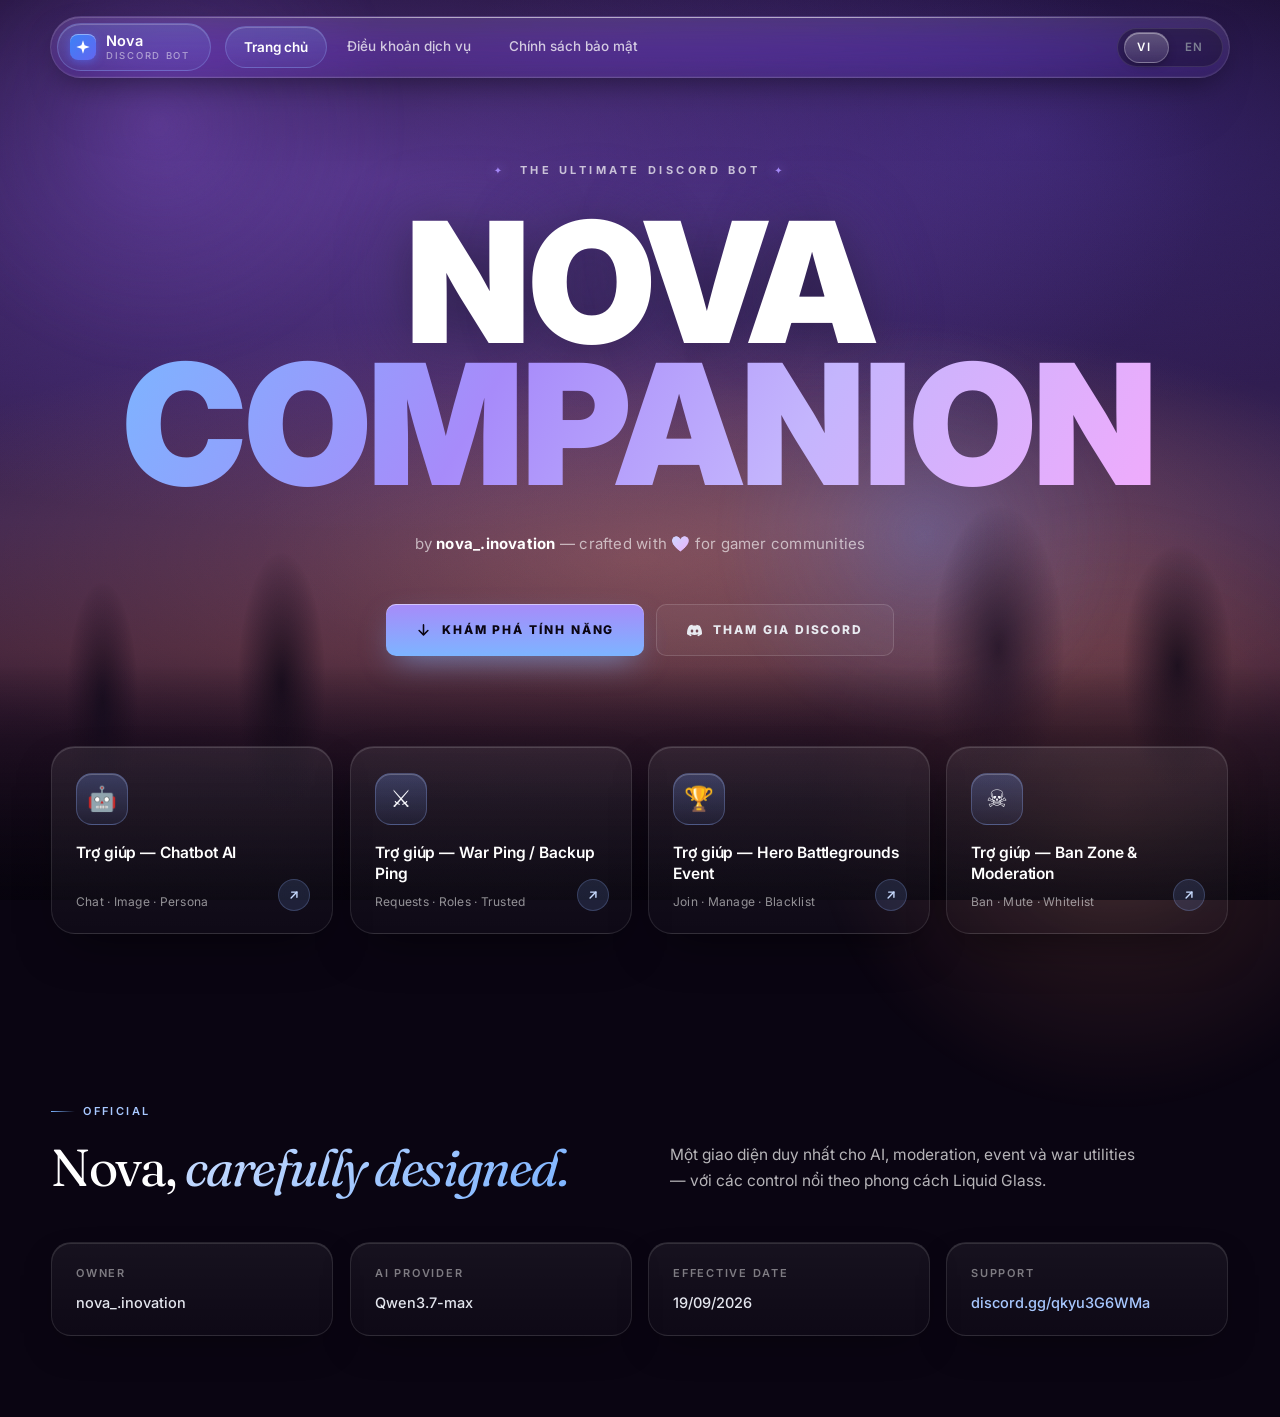
==== commit 9ed8ebce: "Update index.html" ====
--- a/index.html
+++ b/index.html
@@ -20,16 +20,11 @@
 *,*::before,*::after{box-sizing:border-box;margin:0;padding:0}
 html{scroll-behavior:smooth;-webkit-text-size-adjust:100%}
 img,svg{display:block;max-width:100%}
-body{
-  font-family:'Inter',-apple-system,BlinkMacSystemFont,system-ui,sans-serif;
-  color:var(--fg);background:#0a0512;min-height:100vh;overflow-x:hidden;
-  -webkit-font-smoothing:antialiased;line-height:1.5;position:relative;
-}
+body{font-family:'Inter',-apple-system,BlinkMacSystemFont,system-ui,sans-serif;color:var(--fg);background:#0a0512;min-height:100vh;overflow-x:hidden;-webkit-font-smoothing:antialiased;line-height:1.5;position:relative}
 button{font:inherit;color:inherit;background:none;border:none;cursor:pointer}
 a{color:inherit;text-decoration:none}
 h1,h2,h3{font-family:'Fraunces',Georgia,serif;font-weight:400;letter-spacing:-.02em;line-height:1.1;color:#fff;font-optical-sizing:auto}
 
-/* ============ BACKGROUND ============ */
 .bg-layer{position:fixed;inset:0;z-index:-4;pointer-events:none;
   background:
     radial-gradient(ellipse 90% 40% at 50% 62%, rgba(255,150,120,.26), transparent 70%),
@@ -37,20 +32,10 @@
     radial-gradient(ellipse 100% 60% at 30% 20%, rgba(140,90,220,.48), transparent 65%),
     radial-gradient(ellipse 80% 50% at 80% 15%, rgba(90,60,180,.42), transparent 60%),
     linear-gradient(180deg,#150a26 0%,#23153f 22%,#2f1c50 42%,#3d254f 58%,#43243c 72%,#2a1529 86%,#0f0818 100%)}
-/* Bỏ bgHue filter toàn trang — chỉ tĩnh */
-.bg-orb{position:fixed;border-radius:50%;pointer-events:none;z-index:-3;opacity:.55;
-  will-change:transform;transform:translate3d(0,0,0);
-  /* Dùng radial-gradient mềm thay vì filter blur(90px) — nhanh hơn ~10x */
-}
-.bg-orb.o1{width:520px;height:520px;top:-15%;left:-8%;
-  background:radial-gradient(circle, rgba(140,90,220,.6) 0%, rgba(140,90,220,.25) 30%, transparent 68%);
-  animation:float1 24s ease-in-out infinite}
-.bg-orb.o2{width:640px;height:640px;bottom:-25%;right:-12%;
-  background:radial-gradient(circle, rgba(255,150,120,.45) 0%, rgba(255,150,120,.18) 32%, transparent 68%);
-  animation:float2 30s ease-in-out infinite}
-.bg-orb.o3{width:440px;height:440px;top:35%;left:55%;
-  background:radial-gradient(circle, rgba(90,140,255,.45) 0%, rgba(90,140,255,.18) 32%, transparent 68%);
-  animation:float3 36s ease-in-out infinite}
+.bg-orb{position:fixed;border-radius:50%;pointer-events:none;z-index:-3;opacity:.55;will-change:transform;transform:translate3d(0,0,0)}
+.bg-orb.o1{width:520px;height:520px;top:-15%;left:-8%;background:radial-gradient(circle, rgba(140,90,220,.6) 0%, rgba(140,90,220,.25) 30%, transparent 68%);animation:float1 24s ease-in-out infinite}
+.bg-orb.o2{width:640px;height:640px;bottom:-25%;right:-12%;background:radial-gradient(circle, rgba(255,150,120,.45) 0%, rgba(255,150,120,.18) 32%, transparent 68%);animation:float2 30s ease-in-out infinite}
+.bg-orb.o3{width:440px;height:440px;top:35%;left:55%;background:radial-gradient(circle, rgba(90,140,255,.45) 0%, rgba(90,140,255,.18) 32%, transparent 68%);animation:float3 36s ease-in-out infinite}
 @keyframes float1{0%,100%{transform:translate3d(0,0,0) scale(1)}33%{transform:translate3d(70px,50px,0) scale(1.12)}66%{transform:translate3d(-40px,90px,0) scale(.96)}}
 @keyframes float2{0%,100%{transform:translate3d(0,0,0) scale(1)}50%{transform:translate3d(-90px,-50px,0) scale(.92)}}
 @keyframes float3{0%,100%{transform:translate3d(-50%,-50%,0) scale(1)}50%{transform:translate3d(-30%,-40%,0) scale(1.2)}}
@@ -64,12 +49,8 @@
   opacity:.9}
 .grain{position:fixed;inset:0;z-index:1;pointer-events:none;opacity:.045;mix-blend-mode:overlay;
   background-image:url("data:image/svg+xml;utf8,<svg xmlns='http://www.w3.org/2000/svg' width='220' height='220'><filter id='n'><feTurbulence type='fractalNoise' baseFrequency='.9' numOctaves='2' stitchTiles='stitch'/></filter><rect width='100%25' height='100%25' filter='url(%23n)'/></svg>")}
-
-/* Particles — bỏ box-shadow, giảm số lượng */
 .particles{position:fixed;inset:0;z-index:-1;pointer-events:none;overflow:hidden;contain:strict}
-.particle{position:absolute;border-radius:50%;background:rgba(200,220,255,.65);
-  animation:floatUp linear infinite;opacity:0;will-change:transform,opacity;
-  transform:translate3d(0,0,0)}
+.particle{position:absolute;border-radius:50%;background:rgba(200,220,255,.65);animation:floatUp linear infinite;opacity:0;will-change:transform,opacity;transform:translate3d(0,0,0)}
 @keyframes floatUp{
   0%{transform:translate3d(0,0,0);opacity:0}
   10%{opacity:.7}
@@ -77,390 +58,146 @@
   90%{opacity:.3}
   100%{transform:translate3d(15px,-110vh,0);opacity:0}
 }
-
-/* ============ GLASS — giảm blur ============ */
-.glass{background:linear-gradient(180deg,rgba(255,255,255,.11),rgba(255,255,255,.04));
-  backdrop-filter:blur(18px) saturate(160%);-webkit-backdrop-filter:blur(18px) saturate(160%);
-  border:1px solid var(--line);
-  box-shadow:var(--shadow-lg),inset 0 1px 0 rgba(255,255,255,.16),inset 0 -1px 0 rgba(255,255,255,.04);
-  position:relative}
-.glass::before{content:'';position:absolute;top:0;left:8%;right:8%;height:1px;
-  background:linear-gradient(90deg,transparent,rgba(255,255,255,.5) 30%,rgba(255,255,255,.5) 70%,transparent);pointer-events:none}
-
-/* ============ TOPBAR ============ */
-.topbar{position:fixed;top:16px;left:50%;transform:translateX(-50%);z-index:50;
-  display:flex;align-items:center;gap:6px;padding:6px;border-radius:100px;
-  width:min(1180px,calc(100vw - 32px));
-  animation:slideDown .9s var(--ease-out) both}
+.glass{background:linear-gradient(180deg,rgba(255,255,255,.11),rgba(255,255,255,.04));backdrop-filter:blur(18px) saturate(160%);-webkit-backdrop-filter:blur(18px) saturate(160%);border:1px solid var(--line);box-shadow:var(--shadow-lg),inset 0 1px 0 rgba(255,255,255,.16),inset 0 -1px 0 rgba(255,255,255,.04);position:relative}
+.glass::before{content:'';position:absolute;top:0;left:8%;right:8%;height:1px;background:linear-gradient(90deg,transparent,rgba(255,255,255,.5) 30%,rgba(255,255,255,.5) 70%,transparent);pointer-events:none}
+.topbar{position:fixed;top:16px;left:50%;transform:translateX(-50%);z-index:50;display:flex;align-items:center;gap:6px;padding:6px;border-radius:100px;width:min(1180px,calc(100vw - 32px));animation:slideDown .9s var(--ease-out) both}
 @keyframes slideDown{from{opacity:0;transform:translate3d(-50%,-24px,0)}to{opacity:1;transform:translate3d(-50%,0,0)}}
-.brand-chip{display:flex;align-items:center;gap:10px;padding:9px 20px 9px 12px;border-radius:100px;
-  background:linear-gradient(180deg,rgba(120,160,255,.22),rgba(120,160,255,.08));
-  border:1px solid rgba(150,180,255,.28);box-shadow:inset 0 1px 0 rgba(255,255,255,.2);
-  font-weight:600;font-size:14.5px;flex-shrink:0;transition:transform .3s var(--ease-spring)}
+.brand-chip{display:flex;align-items:center;gap:10px;padding:9px 20px 9px 12px;border-radius:100px;background:linear-gradient(180deg,rgba(120,160,255,.22),rgba(120,160,255,.08));border:1px solid rgba(150,180,255,.28);box-shadow:inset 0 1px 0 rgba(255,255,255,.2);font-weight:600;font-size:14.5px;flex-shrink:0;transition:transform .3s var(--ease-spring)}
 .brand-chip:hover{transform:scale(1.04)}
-.brand-star{width:26px;height:26px;border-radius:8px;flex-shrink:0;display:flex;align-items:center;justify-content:center;
-  background:linear-gradient(135deg,#3b82f6,#6366f1);
-  box-shadow:0 2px 8px rgba(80,120,255,.5),inset 0 1px 0 rgba(255,255,255,.4)}
+.brand-star{width:26px;height:26px;border-radius:8px;flex-shrink:0;display:flex;align-items:center;justify-content:center;background:linear-gradient(135deg,#3b82f6,#6366f1);box-shadow:0 2px 8px rgba(80,120,255,.5),inset 0 1px 0 rgba(255,255,255,.4)}
 .brand-star svg{width:16px;height:16px;color:#fff;transition:transform .6s var(--ease-spring)}
 .brand-chip:hover .brand-star svg{transform:rotate(360deg)}
 .brand-text{display:flex;flex-direction:column;line-height:1.1}
 .brand-name{font-weight:600;font-size:14.5px;color:#fff}
 .brand-sub{font-size:9.5px;font-weight:500;letter-spacing:.18em;color:rgba(255,255,255,.5);text-transform:uppercase;margin-top:2px}
 .tabs{display:flex;gap:2px;flex:1;padding-left:8px}
-.tab{padding:10px 18px;border-radius:100px;font-size:13.5px;font-weight:500;color:rgba(255,255,255,.75);
-  transition:color .3s,background .3s;white-space:nowrap}
+.tab{padding:10px 18px;border-radius:100px;font-size:13.5px;font-weight:500;color:rgba(255,255,255,.75);transition:color .3s,background .3s;white-space:nowrap}
 .tab:hover{color:#fff;background:rgba(255,255,255,.06)}
-.tab.active{color:#fff;background:linear-gradient(180deg,rgba(120,160,255,.22),rgba(120,160,255,.08));
-  border:1px solid rgba(150,180,255,.28);box-shadow:inset 0 1px 0 rgba(255,255,255,.2);font-weight:600}
-.lang-seg{display:inline-flex;gap:2px;padding:3px;border-radius:100px;background:rgba(0,0,0,.28);
-  border:1px solid rgba(255,255,255,.1);position:relative;flex-shrink:0}
-.lang-pill{position:absolute;top:3px;bottom:3px;border-radius:100px;
-  background:linear-gradient(180deg,rgba(255,255,255,.24),rgba(255,255,255,.10));
-  border:1px solid rgba(255,255,255,.24);
-  box-shadow:0 3px 10px -2px rgba(0,0,0,.4),inset 0 1px 0 rgba(255,255,255,.35);
-  transition:transform .45s var(--ease-spring),width .45s var(--ease-spring);z-index:1;
-  will-change:transform,width}
-.lang-btn{position:relative;z-index:2;padding:7px 16px;border-radius:100px;
-  font-size:11.5px;font-weight:600;letter-spacing:.1em;color:var(--dim);transition:color .3s}
+.tab.active{color:#fff;background:linear-gradient(180deg,rgba(120,160,255,.22),rgba(120,160,255,.08));border:1px solid rgba(150,180,255,.28);box-shadow:inset 0 1px 0 rgba(255,255,255,.2);font-weight:600}
+.lang-seg{display:inline-flex;gap:2px;padding:3px;border-radius:100px;background:rgba(0,0,0,.28);border:1px solid rgba(255,255,255,.1);position:relative;flex-shrink:0}
+.lang-pill{position:absolute;top:3px;bottom:3px;border-radius:100px;background:linear-gradient(180deg,rgba(255,255,255,.24),rgba(255,255,255,.10));border:1px solid rgba(255,255,255,.24);box-shadow:0 3px 10px -2px rgba(0,0,0,.4),inset 0 1px 0 rgba(255,255,255,.35);transition:transform .45s var(--ease-spring),width .45s var(--ease-spring);z-index:1;will-change:transform,width}
+.lang-btn{position:relative;z-index:2;padding:7px 16px;border-radius:100px;font-size:11.5px;font-weight:600;letter-spacing:.1em;color:var(--dim);transition:color .3s}
 .lang-btn.active{color:#fff}
 @media(max-width:820px){.tabs{display:none}.brand-chip{flex:1;justify-content:flex-start}}
-
-/* ============ PAGE WRAPPER ============ */
 .page{transition:filter .5s var(--ease-out),transform .5s var(--ease-out);transform-origin:center top}
 .page.blurred{filter:blur(14px) saturate(.8);transform:scale(.985);pointer-events:none}
-.page-dim{position:fixed;inset:0;z-index:99;background:rgba(5,2,12,.6);opacity:0;
-  pointer-events:none;transition:opacity .4s var(--ease-out)}
+.page-dim{position:fixed;inset:0;z-index:99;background:rgba(5,2,12,.6);opacity:0;pointer-events:none;transition:opacity .4s var(--ease-out)}
 .page-dim.active{opacity:1;pointer-events:auto}
-
-/* ============ HERO ============ */
-.hero{
-  padding: clamp(150px, 18vh, 200px) 24px clamp(70px, 10vh, 120px);
-  text-align: center;position: relative;z-index: 2;
-  max-width: 1100px;margin: 0 auto;
-}
-.hero-inner{display: flex;flex-direction: column;align-items: center;}
-
-.hero-badge{
-  display: inline-flex;align-items: center;gap: 14px;
-  font-size: 11px;font-weight: 700;letter-spacing: .32em;text-transform: uppercase;
-  color: rgba(255,255,255,.72);margin-bottom: 32px;padding: 0;
-  animation:fadeUp .9s .15s var(--ease-out) both}
+.hero{padding: clamp(150px, 18vh, 200px) 24px clamp(70px, 10vh, 120px);text-align: center;position: relative;z-index: 2;max-width: 1100px;margin: 0 auto}
+.hero-inner{display: flex;flex-direction: column;align-items: center}
+.hero-badge{display: inline-flex;align-items: center;gap: 14px;font-size: 11px;font-weight: 700;letter-spacing: .32em;text-transform: uppercase;color: rgba(255,255,255,.72);margin-bottom: 32px;padding: 0;animation:fadeUp .9s .15s var(--ease-out) both}
 @keyframes fadeUp{from{opacity:0;transform:translate3d(0,20px,0)}to{opacity:1;transform:translate3d(0,0,0)}}
-.badge-dot{color: #a78bfa;font-size: 10px;line-height: 1;text-shadow: 0 0 12px rgba(167,139,250,.9);
-  animation: badgePulse 3s ease-in-out infinite;display:inline-block}
+.badge-dot{color: #a78bfa;font-size: 10px;line-height: 1;text-shadow: 0 0 12px rgba(167,139,250,.9);animation: badgePulse 3s ease-in-out infinite;display:inline-block}
 .badge-dot:last-child{animation-delay:1.5s}
-@keyframes badgePulse{
-  0%,100%{opacity:.5;transform:scale(.85) rotate(0deg)}
-  50%{opacity:1;transform:scale(1.3) rotate(180deg)}
-}
-
-.hero-title{
-  display: flex;flex-direction: column;align-items: center;gap: 0;margin: 0;
-  font-family: 'Inter', -apple-system, BlinkMacSystemFont, sans-serif;
-  font-weight: 900;letter-spacing: -.055em;line-height: .85;text-transform: uppercase;
-  margin-bottom: 36px;
-}
-.title-1{
-  display: block;font-size: clamp(72px, 14vw, 168px);color: #fff;
-  text-shadow: 0 4px 60px rgba(0,0,0,.5), 0 0 80px rgba(167,139,250,.25);
-  animation:titleIn 1.1s .25s var(--ease-out) both;
-}
-.title-2{
-  display: block;font-size: clamp(72px, 14vw, 168px);
-  background: linear-gradient(120deg,#7db4ff 0%,#a78bfa 35%,#c4b5fd 65%,#f0abfc 100%);
-  -webkit-background-clip: text;background-clip: text;-webkit-text-fill-color: transparent;
-  filter: drop-shadow(0 8px 50px rgba(125,180,255,.45));
-  animation:titleIn 1.1s .4s var(--ease-out) both;
-}
-/* Bỏ shimmer trên text — nặng, không cần thiết */
-@keyframes titleIn{
-  0%{opacity:0;transform:translate3d(0,50px,0) scale(.92);filter:blur(20px)}
-  60%{filter:blur(4px)}
-  100%{opacity:1;transform:translate3d(0,0,0) scale(1);filter:blur(0)}
-}
-
-.hero-sub{
-  font-size: clamp(13px, 1.5vw, 15px);color: rgba(255,255,255,.62);
-  letter-spacing: .015em;margin-bottom: 48px;max-width: 620px;line-height: 1.6;font-weight: 400;
-  animation:fadeUp .9s .6s var(--ease-out) both;
-}
+@keyframes badgePulse{0%,100%{opacity:.5;transform:scale(.85) rotate(0deg)}50%{opacity:1;transform:scale(1.3) rotate(180deg)}}
+.hero-title{display: flex;flex-direction: column;align-items: center;gap: 0;margin: 0;font-family: 'Inter', -apple-system, BlinkMacSystemFont, sans-serif;font-weight: 900;letter-spacing: -.055em;line-height: .85;text-transform: uppercase;margin-bottom: 36px}
+.title-1{display: block;font-size: clamp(72px, 14vw, 168px);color: #fff;text-shadow: 0 4px 60px rgba(0,0,0,.5), 0 0 80px rgba(167,139,250,.25);animation:titleIn 1.1s .25s var(--ease-out) both}
+.title-2{display: block;font-size: clamp(72px, 14vw, 168px);background: linear-gradient(120deg,#7db4ff 0%,#a78bfa 35%,#c4b5fd 65%,#f0abfc 100%);-webkit-background-clip: text;background-clip: text;-webkit-text-fill-color: transparent;filter: drop-shadow(0 8px 50px rgba(125,180,255,.45));animation:titleIn 1.1s .4s var(--ease-out) both}
+@keyframes titleIn{0%{opacity:0;transform:translate3d(0,50px,0) scale(.92);filter:blur(20px)}60%{filter:blur(4px)}100%{opacity:1;transform:translate3d(0,0,0) scale(1);filter:blur(0)}}
+.hero-sub{font-size: clamp(13px, 1.5vw, 15px);color: rgba(255,255,255,.62);letter-spacing: .015em;margin-bottom: 48px;max-width: 620px;line-height: 1.6;font-weight: 400;animation:fadeUp .9s .6s var(--ease-out) both}
 .hero-sub strong{color: #fff;font-weight: 700}
-.hero-sub .accent{
-  background: linear-gradient(135deg,#c8dcff,#f0abfc);
-  -webkit-background-clip: text;background-clip: text;-webkit-text-fill-color: transparent;font-weight: 700;
-  display: inline-block;animation:heartbeat 1.6s ease-in-out infinite}
-@keyframes heartbeat{
-  0%,100%{transform:scale(1)}
-  15%{transform:scale(1.2)}
-  30%{transform:scale(1)}
-  45%{transform:scale(1.15)}
-}
-
-.hero-actions{
-  display: flex;gap: 12px;justify-content: center;flex-wrap: wrap;
-  animation:fadeUp .9s .75s var(--ease-out) both;
-}
-.hero-btn{
-  position:relative;display: inline-flex;align-items: center;gap: 11px;
-  padding: 16px 30px;border-radius: 10px;
-  font-size: 12px;font-weight: 800;letter-spacing: .16em;text-transform: uppercase;
-  transition: transform .3s var(--ease-spring), box-shadow .3s, background .3s, border-color .3s;
-  cursor: pointer;white-space: nowrap;overflow:hidden;
-}
-.hero-btn::before{
-  content:'';position:absolute;top:50%;left:50%;width:0;height:0;border-radius:50%;
-  background:radial-gradient(circle,rgba(255,255,255,.4),transparent 70%);
-  transform:translate(-50%,-50%);transition:width .6s ease,height .6s ease;pointer-events:none;
-}
+.hero-sub .accent{background: linear-gradient(135deg,#c8dcff,#f0abfc);-webkit-background-clip: text;background-clip: text;-webkit-text-fill-color: transparent;font-weight: 700;display: inline-block;animation:heartbeat 1.6s ease-in-out infinite}
+@keyframes heartbeat{0%,100%{transform:scale(1)}15%{transform:scale(1.2)}30%{transform:scale(1)}45%{transform:scale(1.15)}}
+.hero-actions{display: flex;gap: 12px;justify-content: center;flex-wrap: wrap;animation:fadeUp .9s .75s var(--ease-out) both}
+.hero-btn{position:relative;display: inline-flex;align-items: center;gap: 11px;padding: 16px 30px;border-radius: 10px;font-size: 12px;font-weight: 800;letter-spacing: .16em;text-transform: uppercase;transition: transform .3s var(--ease-spring), box-shadow .3s, background .3s, border-color .3s;cursor: pointer;white-space: nowrap;overflow:hidden}
+.hero-btn::before{content:'';position:absolute;top:50%;left:50%;width:0;height:0;border-radius:50%;background:radial-gradient(circle,rgba(255,255,255,.4),transparent 70%);transform:translate(-50%,-50%);transition:width .6s ease,height .6s ease;pointer-events:none}
 .hero-btn:hover::before{width:400px;height:400px}
 .hero-btn svg{width: 15px;height: 15px;flex-shrink: 0;position:relative;z-index:2;transition:transform .4s var(--ease-spring)}
 .hero-btn > span{position:relative;z-index:2}
 .hero-btn:hover svg{transform:scale(1.15) rotate(-8deg)}
-.hero-btn-primary{
-  background: linear-gradient(180deg, #a78bfa 0%, #7db4ff 100%);
-  color: #0a0512;border: none;
-  box-shadow: 0 12px 32px -10px rgba(125,180,255,.65), inset 0 1px 0 rgba(255,255,255,.5);
-}
-.hero-btn-primary:hover{
-  transform: translate3d(0,-3px,0) scale(1.02);
-  box-shadow: 0 22px 50px -10px rgba(125,180,255,.9), inset 0 1px 0 rgba(255,255,255,.6);
-}
+.hero-btn-primary{background: linear-gradient(180deg, #a78bfa 0%, #7db4ff 100%);color: #0a0512;border: none;box-shadow: 0 12px 32px -10px rgba(125,180,255,.65), inset 0 1px 0 rgba(255,255,255,.5)}
+.hero-btn-primary:hover{transform: translate3d(0,-3px,0) scale(1.02);box-shadow: 0 22px 50px -10px rgba(125,180,255,.9), inset 0 1px 0 rgba(255,255,255,.6)}
 .hero-btn-primary:active{transform: translate3d(0,-1px,0) scale(.99)}
-.hero-btn-secondary{
-  background: rgba(255,255,255,.045);color: #e8eaf0;
-  border: 1px solid rgba(255,255,255,.14);
-  backdrop-filter: blur(10px);-webkit-backdrop-filter: blur(10px);
-}
-.hero-btn-secondary:hover{
-  background: rgba(255,255,255,.1);border-color: rgba(255,255,255,.28);
-  transform: translate3d(0,-3px,0);
-  box-shadow: 0 16px 40px -12px rgba(0,0,0,.5);
-}
+.hero-btn-secondary{background: rgba(255,255,255,.045);color: #e8eaf0;border: 1px solid rgba(255,255,255,.14);backdrop-filter: blur(10px);-webkit-backdrop-filter: blur(10px)}
+.hero-btn-secondary:hover{background: rgba(255,255,255,.1);border-color: rgba(255,255,255,.28);transform: translate3d(0,-3px,0);box-shadow: 0 16px 40px -12px rgba(0,0,0,.5)}
 .hero-btn-secondary:active{transform: translate3d(0,-1px,0)}
-
-@media(max-width:520px){
-  .hero-btn{padding: 14px 22px; font-size: 11px; letter-spacing: .12em;}
-  .hero-actions{flex-direction: column; width: 100%; max-width: 320px;}
-  .hero-btn{justify-content: center;}
-}
-
-/* ============ CARDS ============ */
-.cards{display:grid;grid-template-columns:repeat(4,1fr);gap:16px;
-  margin: 0 auto 100px; max-width: 1400px; padding: 0 clamp(20px,4vw,72px);
-  position:relative;z-index:2}
+@media(max-width:520px){.hero-btn{padding: 14px 22px; font-size: 11px; letter-spacing: .12em;}.hero-actions{flex-direction: column; width: 100%; max-width: 320px;}.hero-btn{justify-content: center;}}
+.cards{display:grid;grid-template-columns:repeat(4,1fr);gap:16px;margin: 0 auto 100px; max-width: 1400px; padding: 0 clamp(20px,4vw,72px);position:relative;z-index:2}
 @media(max-width:1000px){.cards{grid-template-columns:repeat(2,1fr)}}
 @media(max-width:560px){.cards{grid-template-columns:1fr}}
-
-.card{position:relative;padding:26px 24px 22px;border-radius:24px;text-align:left;
-  background:linear-gradient(180deg,rgba(255,255,255,.075),rgba(255,255,255,.025));
-  border:1px solid var(--line);
-  box-shadow:0 20px 50px -20px rgba(0,0,0,.6),inset 0 1px 0 rgba(255,255,255,.15);
-  overflow:hidden;isolation:isolate;contain:layout style paint;
-  transition:transform .5s var(--ease),box-shadow .5s var(--ease),border-color .4s;
-  cursor:pointer;will-change:transform;
-  animation:cardIn .9s var(--ease-out) both}
+.card{position:relative;padding:26px 24px 22px;border-radius:24px;text-align:left;background:linear-gradient(180deg,rgba(255,255,255,.075),rgba(255,255,255,.025));border:1px solid var(--line);box-shadow:0 20px 50px -20px rgba(0,0,0,.6),inset 0 1px 0 rgba(255,255,255,.15);overflow:hidden;isolation:isolate;contain:layout style paint;transition:transform .5s var(--ease),box-shadow .5s var(--ease),border-color .4s;cursor:pointer;will-change:transform;animation:cardIn .9s var(--ease-out) both}
 .card:nth-child(1){animation-delay:.9s}
 .card:nth-child(2){animation-delay:1.02s}
 .card:nth-child(3){animation-delay:1.14s}
 .card:nth-child(4){animation-delay:1.26s}
-@keyframes cardIn{
-  0%{opacity:0;transform:translate3d(0,40px,0) scale(.94);filter:blur(6px)}
-  100%{opacity:1;transform:translate3d(0,0,0) scale(1);filter:blur(0)}
-}
-.card::before{
-  content:'';position:absolute;inset:0;border-radius:inherit;pointer-events:none;
-  background:radial-gradient(400px circle at var(--mx,50%) var(--my,50%),rgba(140,180,255,.22),transparent 60%);
-  opacity:0;transition:opacity .4s;z-index:1}
+@keyframes cardIn{0%{opacity:0;transform:translate3d(0,40px,0) scale(.94);filter:blur(6px)}100%{opacity:1;transform:translate3d(0,0,0) scale(1);filter:blur(0)}}
+.card::before{content:'';position:absolute;inset:0;border-radius:inherit;pointer-events:none;background:radial-gradient(400px circle at var(--mx,50%) var(--my,50%),rgba(140,180,255,.22),transparent 60%);opacity:0;transition:opacity .4s;z-index:1}
 .card:hover::before{opacity:1}
-.card::after{
-  content:'';position:absolute;top:0;left:-100%;width:100%;height:100%;pointer-events:none;
-  background:linear-gradient(105deg,transparent 40%,rgba(255,255,255,.14) 50%,transparent 60%);
-  transition:left .9s var(--ease-out);z-index:2}
+.card::after{content:'';position:absolute;top:0;left:-100%;width:100%;height:100%;pointer-events:none;background:linear-gradient(105deg,transparent 40%,rgba(255,255,255,.14) 50%,transparent 60%);transition:left .9s var(--ease-out);z-index:2}
 .card:hover::after{left:100%}
-.card:hover{transform:translate3d(0,-8px,0) scale(1.02);
-  border-color:rgba(150,180,255,.4);
-  box-shadow:0 34px 70px -20px rgba(80,120,255,.45),
-    inset 0 1px 0 rgba(255,255,255,.28)}
+.card:hover{transform:translate3d(0,-8px,0) scale(1.02);border-color:rgba(150,180,255,.4);box-shadow:0 34px 70px -20px rgba(80,120,255,.45),inset 0 1px 0 rgba(255,255,255,.28)}
 .card:active{transform:translate3d(0,-4px,0) scale(.99)}
 .card > *{position:relative;z-index:3}
-
-.card-icon{width:52px;height:52px;border-radius:16px;display:flex;align-items:center;justify-content:center;
-  background:linear-gradient(180deg,rgba(120,160,255,.25),rgba(120,160,255,.08));
-  border:1px solid rgba(150,180,255,.28);
-  box-shadow:inset 0 1px 0 rgba(255,255,255,.22);
-  font-size:24px;margin-bottom:18px;
-  transition:transform .6s var(--ease-spring)}
+.card-icon{width:52px;height:52px;border-radius:16px;display:flex;align-items:center;justify-content:center;background:linear-gradient(180deg,rgba(120,160,255,.25),rgba(120,160,255,.08));border:1px solid rgba(150,180,255,.28);box-shadow:inset 0 1px 0 rgba(255,255,255,.22);font-size:24px;margin-bottom:18px;transition:transform .6s var(--ease-spring)}
 .card:hover .card-icon{transform:scale(1.15) rotate(-8deg) translateY(-3px)}
-
-.card h3{font-family:'Inter',sans-serif;font-size:15.5px;font-weight:600;color:#fff;
-  letter-spacing:-.005em;line-height:1.35;margin-bottom:8px;min-height:42px;
-  transition:color .3s}
+.card h3{font-family:'Inter',sans-serif;font-size:15.5px;font-weight:600;color:#fff;letter-spacing:-.005em;line-height:1.35;margin-bottom:8px;min-height:42px;transition:color .3s}
 .card:hover h3{color:#e8f0ff}
 .card p{font-size:12px;color:rgba(255,255,255,.55);letter-spacing:.02em;transition:color .3s}
 .card:hover p{color:rgba(255,255,255,.75)}
-.card-arrow{position:absolute;bottom:22px;right:22px;width:32px;height:32px;border-radius:50%;
-  display:flex;align-items:center;justify-content:center;
-  background:rgba(120,160,255,.14);border:1px solid rgba(150,180,255,.22);
-  color:#c8dcff;transition:all .5s var(--ease-spring);z-index:4}
+.card-arrow{position:absolute;bottom:22px;right:22px;width:32px;height:32px;border-radius:50%;display:flex;align-items:center;justify-content:center;background:rgba(120,160,255,.14);border:1px solid rgba(150,180,255,.22);color:#c8dcff;transition:all .5s var(--ease-spring);z-index:4}
 .card:hover .card-arrow{background:rgba(120,160,255,.35);transform:translateX(4px) rotate(-45deg) scale(1.1)}
 .card-arrow svg{width:14px;height:14px}
-
-/* ============ "CAREFULLY DESIGNED" ============ */
 .designed{padding:60px clamp(20px,4vw,72px) 80px;max-width:1400px;margin:0 auto;position:relative;z-index:2}
 .designed-head{display:grid;grid-template-columns:1fr 1fr;gap:60px;align-items:end;margin-bottom:48px}
 @media(max-width:900px){.designed-head{grid-template-columns:1fr;gap:20px}}
-.designed-eyebrow{display:inline-flex;align-items:center;gap:8px;
-  font-size:11px;font-weight:600;letter-spacing:.22em;text-transform:uppercase;
-  color:#a8c8ff;margin-bottom:20px}
+.designed-eyebrow{display:inline-flex;align-items:center;gap:8px;font-size:11px;font-weight:600;letter-spacing:.22em;text-transform:uppercase;color:#a8c8ff;margin-bottom:20px}
 .designed-eyebrow::before{content:'';width:24px;height:1px;background:linear-gradient(90deg,#7db4ff,transparent)}
 .designed h2{font-size:clamp(32px,4.5vw,52px);line-height:1.05;letter-spacing:-.03em;color:#fff}
-/* Bỏ shimmer background-position — chỉ gradient tĩnh */
-.designed h2 em{font-style:italic;background:linear-gradient(135deg,#c8dcff,#7db4ff);
-  -webkit-background-clip:text;background-clip:text;-webkit-text-fill-color:transparent}
+.designed h2 em{font-style:italic;background:linear-gradient(135deg,#c8dcff,#7db4ff);-webkit-background-clip:text;background-clip:text;-webkit-text-fill-color:transparent}
 .designed-desc{font-size:15.5px;line-height:1.7;color:rgba(255,255,255,.7);max-width:480px}
-
 .info-grid{display:grid;grid-template-columns:repeat(4,1fr);gap:16px}
 @media(max-width:1000px){.info-grid{grid-template-columns:repeat(2,1fr)}}
 @media(max-width:560px){.info-grid{grid-template-columns:1fr}}
-.info{padding:22px 24px;border-radius:20px;
-  background:linear-gradient(180deg,rgba(255,255,255,.055),rgba(255,255,255,.02));
-  border:1px solid var(--line);
-  box-shadow:0 15px 40px -18px rgba(0,0,0,.5),inset 0 1px 0 rgba(255,255,255,.12);
-  transition:transform .5s var(--ease-spring),border-color .4s,box-shadow .5s;
-  position:relative;overflow:hidden;contain:layout style paint}
-.info::after{content:'';position:absolute;inset:0;
-  background:linear-gradient(105deg,transparent 40%,rgba(255,255,255,.06) 50%,transparent 60%);
-  transform:translateX(-100%);transition:transform .9s var(--ease-out);pointer-events:none}
+.info{padding:22px 24px;border-radius:20px;background:linear-gradient(180deg,rgba(255,255,255,.055),rgba(255,255,255,.02));border:1px solid var(--line);box-shadow:0 15px 40px -18px rgba(0,0,0,.5),inset 0 1px 0 rgba(255,255,255,.12);transition:transform .5s var(--ease-spring),border-color .4s,box-shadow .5s;position:relative;overflow:hidden;contain:layout style paint}
+.info::after{content:'';position:absolute;inset:0;background:linear-gradient(105deg,transparent 40%,rgba(255,255,255,.06) 50%,transparent 60%);transform:translateX(-100%);transition:transform .9s var(--ease-out);pointer-events:none}
 .info:hover::after{transform:translateX(100%)}
-.info:hover{transform:translate3d(0,-5px,0) scale(1.02);
-  border-color:rgba(150,180,255,.32);
-  box-shadow:0 25px 55px -18px rgba(80,120,255,.35),inset 0 1px 0 rgba(255,255,255,.18)}
-.info-label{font-size:11px;font-weight:600;letter-spacing:.16em;text-transform:uppercase;
-  color:rgba(255,255,255,.45);margin-bottom:10px}
+.info:hover{transform:translate3d(0,-5px,0) scale(1.02);border-color:rgba(150,180,255,.32);box-shadow:0 25px 55px -18px rgba(80,120,255,.35),inset 0 1px 0 rgba(255,255,255,.18)}
+.info-label{font-size:11px;font-weight:600;letter-spacing:.16em;text-transform:uppercase;color:rgba(255,255,255,.45);margin-bottom:10px}
 .info-value{font-size:14.5px;color:#e4e6ee;font-weight:500;word-break:break-word}
 .info-value a{color:#a8c8ff;transition:color .2s}
 .info-value a:hover{color:#c8dcff}
-
-/* Scroll reveal */
-.reveal{opacity:0;transform:translate3d(0,24px,0);filter:blur(6px);
-  transition:opacity .9s var(--ease-out),transform .9s var(--ease-out),filter .9s var(--ease-out)}
+.reveal{opacity:0;transform:translate3d(0,24px,0);filter:blur(6px);transition:opacity .9s var(--ease-out),transform .9s var(--ease-out),filter .9s var(--ease-out)}
 .reveal.in{opacity:1;transform:translate3d(0,0,0);filter:blur(0)}
-
-/* ============ MODAL ============ */
-.modal-wrap{position:fixed;inset:0;z-index:100;display:none;
-  align-items:center;justify-content:center;padding:20px;pointer-events:none}
+.modal-wrap{position:fixed;inset:0;z-index:100;display:none;align-items:center;justify-content:center;padding:20px;pointer-events:none}
 .modal-wrap.active{display:flex;pointer-events:auto}
-
-.modal{position:relative;width:min(920px,100%);max-height:calc(100vh - 40px);
-  overflow-y:auto;border-radius:28px;padding:32px;
-  background:linear-gradient(180deg,rgba(24,18,46,.96),rgba(14,10,30,.98));
-  backdrop-filter:blur(20px) saturate(160%);-webkit-backdrop-filter:blur(20px) saturate(160%);
-  border:1px solid rgba(255,255,255,.14);
-  box-shadow:
-    0 60px 120px -30px rgba(0,0,0,.9),
-    0 0 80px -20px rgba(120,160,255,.3),
-    inset 0 1px 0 rgba(255,255,255,.2);
-  opacity:0;transform:scale(.82) translateY(24px);
-  transition:opacity .55s var(--ease-out),transform .7s var(--ease-spring);
-  scrollbar-width:thin;scrollbar-color:rgba(255,255,255,.15) transparent;
-  will-change:transform,opacity}
+.modal{position:relative;width:min(920px,100%);max-height:calc(100vh - 40px);overflow-y:auto;border-radius:28px;padding:32px;background:linear-gradient(180deg,rgba(24,18,46,.96),rgba(14,10,30,.98));backdrop-filter:blur(20px) saturate(160%);-webkit-backdrop-filter:blur(20px) saturate(160%);border:1px solid rgba(255,255,255,.14);box-shadow:0 60px 120px -30px rgba(0,0,0,.9),0 0 80px -20px rgba(120,160,255,.3),inset 0 1px 0 rgba(255,255,255,.2);opacity:0;transform:scale(.82) translateY(24px);transition:opacity .55s var(--ease-out),transform .7s var(--ease-spring);scrollbar-width:thin;scrollbar-color:rgba(255,255,255,.15) transparent;will-change:transform,opacity}
 .modal::-webkit-scrollbar{width:6px}
 .modal::-webkit-scrollbar-thumb{background:rgba(255,255,255,.15);border-radius:6px}
 .modal-wrap.active .modal{opacity:1;transform:scale(1) translateY(0)}
-.modal::before{content:'';position:absolute;top:0;left:10%;right:10%;height:1px;
-  background:linear-gradient(90deg,transparent,rgba(255,255,255,.6) 30%,rgba(255,255,255,.6) 70%,transparent);
-  pointer-events:none}
-
-.modal-close{position:absolute;top:20px;right:20px;width:38px;height:38px;border-radius:50%;
-  display:flex;align-items:center;justify-content:center;
-  color:rgba(255,255,255,.6);background:rgba(255,255,255,.06);
-  border:1px solid rgba(255,255,255,.1);transition:all .35s var(--ease-spring);z-index:10;
-  font-size:22px;line-height:1;padding-bottom:3px}
+.modal::before{content:'';position:absolute;top:0;left:10%;right:10%;height:1px;background:linear-gradient(90deg,transparent,rgba(255,255,255,.6) 30%,rgba(255,255,255,.6) 70%,transparent);pointer-events:none}
+.modal-close{position:absolute;top:20px;right:20px;width:38px;height:38px;border-radius:50%;display:flex;align-items:center;justify-content:center;color:rgba(255,255,255,.6);background:rgba(255,255,255,.06);border:1px solid rgba(255,255,255,.1);transition:all .35s var(--ease-spring);z-index:10;font-size:22px;line-height:1;padding-bottom:3px}
 .modal-close:hover{color:#fff;background:rgba(255,255,255,.15);transform:rotate(180deg) scale(1.1)}
 .modal-close:active{transform:scale(.9) rotate(180deg)}
-
-.modal-head{display:flex;align-items:center;gap:20px;padding-bottom:24px;
-  border-bottom:1px solid rgba(255,255,255,.08);margin-bottom:24px;
-  animation:fadeUp .55s .15s var(--ease-out) both}
-.modal-icon{width:72px;height:72px;border-radius:22px;display:flex;align-items:center;justify-content:center;
-  flex-shrink:0;font-size:32px;
-  background:linear-gradient(180deg,rgba(120,160,255,.38),rgba(120,160,255,.12));
-  border:1px solid rgba(160,190,255,.4);
-  box-shadow:0 10px 32px -8px rgba(80,120,255,.6),inset 0 2px 4px rgba(255,255,255,.3);
-  animation:iconPop .7s .1s var(--ease-spring) both}
-@keyframes iconPop{
-  0%{transform:scale(.5) rotate(-20deg);opacity:0}
-  100%{transform:scale(1) rotate(0);opacity:1}
-}
+.modal-head{display:flex;align-items:center;gap:20px;padding-bottom:24px;border-bottom:1px solid rgba(255,255,255,.08);margin-bottom:24px;animation:fadeUp .55s .15s var(--ease-out) both}
+.modal-icon{width:72px;height:72px;border-radius:22px;display:flex;align-items:center;justify-content:center;flex-shrink:0;font-size:32px;background:linear-gradient(180deg,rgba(120,160,255,.38),rgba(120,160,255,.12));border:1px solid rgba(160,190,255,.4);box-shadow:0 10px 32px -8px rgba(80,120,255,.6),inset 0 2px 4px rgba(255,255,255,.3);animation:iconPop .7s .1s var(--ease-spring) both}
+@keyframes iconPop{0%{transform:scale(.5) rotate(-20deg);opacity:0}100%{transform:scale(1) rotate(0);opacity:1}}
 .modal-title-row{display:flex;align-items:center;gap:12px;flex-wrap:wrap;margin-bottom:8px}
-.modal-title{font-family:'Fraunces',Georgia,serif;font-weight:400;font-size:28px;
-  letter-spacing:-.02em;color:#fff;line-height:1.15}
-.modal-badge{display:inline-flex;align-items:center;gap:6px;padding:5px 14px;border-radius:100px;
-  font-size:11px;font-weight:600;letter-spacing:.06em;text-transform:uppercase;
-  color:#c8dcff;background:rgba(120,160,255,.18);
-  border:1px solid rgba(150,180,255,.35);
-  box-shadow:inset 0 1px 0 rgba(255,255,255,.2)}
+.modal-title{font-family:'Fraunces',Georgia,serif;font-weight:400;font-size:28px;letter-spacing:-.02em;color:#fff;line-height:1.15}
+.modal-badge{display:inline-flex;align-items:center;gap:6px;padding:5px 14px;border-radius:100px;font-size:11px;font-weight:600;letter-spacing:.06em;text-transform:uppercase;color:#c8dcff;background:rgba(120,160,255,.18);border:1px solid rgba(150,180,255,.35);box-shadow:inset 0 1px 0 rgba(255,255,255,.2)}
 .modal-badge svg{width:11px;height:11px}
 .modal-desc{font-size:15px;line-height:1.6;color:rgba(255,255,255,.72);max-width:620px}
-
 .modal-section{margin-bottom:28px;animation:fadeUp .55s var(--ease-out) both}
 .modal-section:nth-child(1){animation-delay:.2s}
 .modal-section:nth-child(2){animation-delay:.28s}
 .modal-section:nth-child(3){animation-delay:.36s}
 .modal-section:last-child{margin-bottom:0}
 .modal-section-head{display:flex;align-items:center;gap:12px;margin-bottom:16px}
-.modal-section-icon{width:32px;height:32px;border-radius:10px;flex-shrink:0;
-  display:flex;align-items:center;justify-content:center;
-  background:rgba(120,160,255,.14);border:1px solid rgba(150,180,255,.24);
-  color:#c8dcff}
+.modal-section-icon{width:32px;height:32px;border-radius:10px;flex-shrink:0;display:flex;align-items:center;justify-content:center;background:rgba(120,160,255,.14);border:1px solid rgba(150,180,255,.24);color:#c8dcff}
 .modal-section-icon svg{width:16px;height:16px}
 .modal-section-title{font-size:16px;font-weight:600;color:#fff;letter-spacing:-.005em}
 .modal-section-sub{font-size:13px;color:rgba(255,255,255,.55);margin-top:2px}
-
 .cmd-list{display:flex;flex-direction:column;gap:8px}
-.cmd-item{display:grid;grid-template-columns:minmax(220px,auto) 1fr;gap:18px;align-items:center;
-  padding:14px 16px;border-radius:14px;
-  background:linear-gradient(180deg,rgba(255,255,255,.045),rgba(255,255,255,.015));
-  border:1px solid rgba(255,255,255,.07);
-  transition:background .3s,border-color .3s,transform .35s var(--ease-spring);
-  animation:cmdIn .55s var(--ease-out) both}
-@keyframes cmdIn{
-  0%{opacity:0;transform:translate3d(-20px,0,0);filter:blur(4px)}
-  100%{opacity:1;transform:translate3d(0,0,0);filter:blur(0)}
-}
+.cmd-item{display:grid;grid-template-columns:minmax(220px,auto) 1fr;gap:18px;align-items:center;padding:14px 16px;border-radius:14px;background:linear-gradient(180deg,rgba(255,255,255,.045),rgba(255,255,255,.015));border:1px solid rgba(255,255,255,.07);transition:background .3s,border-color .3s,transform .35s var(--ease-spring);animation:cmdIn .55s var(--ease-out) both}
+@keyframes cmdIn{0%{opacity:0;transform:translate3d(-20px,0,0);filter:blur(4px)}100%{opacity:1;transform:translate3d(0,0,0);filter:blur(0)}}
 @media(max-width:700px){.cmd-item{grid-template-columns:1fr;gap:8px}}
-.cmd-item:hover{background:linear-gradient(180deg,rgba(120,160,255,.12),rgba(120,160,255,.04));
-  border-color:rgba(150,180,255,.32);transform:translate3d(6px,0,0)}
-.cmd-code{display:inline-flex;align-items:center;padding:8px 14px;border-radius:9px;
-  font-family:'SF Mono','JetBrains Mono',ui-monospace,Consolas,monospace;
-  font-size:12.5px;color:#c8dcff;
-  background:linear-gradient(180deg,rgba(120,160,255,.16),rgba(120,160,255,.06));
-  border:1px solid rgba(150,180,255,.26);
-  box-shadow:inset 0 1px 0 rgba(255,255,255,.14);
-  white-space:nowrap;justify-self:start;position:relative;overflow:hidden}
-.cmd-code::before{content:'';position:absolute;inset:0;
-  background:linear-gradient(105deg,transparent 40%,rgba(255,255,255,.25) 50%,transparent 60%);
-  transform:translateX(-100%);transition:transform .9s var(--ease-out)}
+.cmd-item:hover{background:linear-gradient(180deg,rgba(120,160,255,.12),rgba(120,160,255,.04));border-color:rgba(150,180,255,.32);transform:translate3d(6px,0,0)}
+.cmd-code{display:inline-flex;align-items:center;padding:8px 14px;border-radius:9px;font-family:'SF Mono','JetBrains Mono',ui-monospace,Consolas,monospace;font-size:12.5px;color:#c8dcff;background:linear-gradient(180deg,rgba(120,160,255,.16),rgba(120,160,255,.06));border:1px solid rgba(150,180,255,.26);box-shadow:inset 0 1px 0 rgba(255,255,255,.14);white-space:nowrap;justify-self:start;position:relative;overflow:hidden}
+.cmd-code::before{content:'';position:absolute;inset:0;background:linear-gradient(105deg,transparent 40%,rgba(255,255,255,.25) 50%,transparent 60%);transform:translateX(-100%);transition:transform .9s var(--ease-out)}
 .cmd-item:hover .cmd-code::before{transform:translateX(100%)}
 .cmd-code .arg{color:rgba(200,220,255,.55)}
 .cmd-desc{font-size:13.5px;color:rgba(255,255,255,.72);line-height:1.55}
-
-/* ============ MOBILE ============ */
-@media(max-width:600px){
-  .hero{padding:130px 20px 50px}
-  .designed{padding:40px 20px 60px}
-  .modal{padding:24px;border-radius:24px}
-  .modal-icon{width:56px;height:56px;font-size:24px;border-radius:18px}
-  .modal-title{font-size:22px}
-  .modal-desc{font-size:14px}
-  .cmd-code{font-size:11.5px}
-}
-
-@media(prefers-reduced-motion:reduce){
-  *,*::before,*::after{animation-duration:.01ms!important;animation-iteration-count:1!important;transition-duration:.01ms!important}
-  .bg-orb,.bg-layer,.particles{animation:none!important}
-  .reveal{opacity:1;transform:none;filter:none}
-}
+@media(max-width:600px){.hero{padding:130px 20px 50px}.designed{padding:40px 20px 60px}.modal{padding:24px;border-radius:24px}.modal-icon{width:56px;height:56px;font-size:24px;border-radius:18px}.modal-title{font-size:22px}.modal-desc{font-size:14px}.cmd-code{font-size:11.5px}}
+@media(prefers-reduced-motion:reduce){*,*::before,*::after{animation-duration:.01ms!important;animation-iteration-count:1!important;transition-duration:.01ms!important}.bg-orb,.bg-layer,.particles{animation:none!important}.reveal{opacity:1;transform:none;filter:none}}
 </style>
 </head>
 <body>
@@ -480,14 +217,9 @@
 <nav class="topbar glass" aria-label="Main">
   <a href="./index.html" class="brand-chip">
     <span class="brand-star">
-      <svg viewBox="0 0 24 24" fill="currentColor" aria-hidden="true">
-        <path d="M12 2l2.4 7.4L22 12l-7.6 2.6L12 22l-2.4-7.4L2 12l7.6-2.6z"/>
-      </svg>
+      <svg viewBox="0 0 24 24" fill="currentColor" aria-hidden="true"><path d="M12 2l2.4 7.4L22 12l-7.6 2.6L12 22l-2.4-7.4L2 12l7.6-2.6z"/></svg>
     </span>
-    <span class="brand-text">
-      <span class="brand-name">Nova</span>
-      <span class="brand-sub">Discord Bot</span>
-    </span>
+    <span class="brand-text"><span class="brand-name">Nova</span><span class="brand-sub">Discord Bot</span></span>
   </a>
   <div class="tabs">
     <a href="./index.html" class="tab active" data-i18n="tab.home">Trang chủ</a>
@@ -503,32 +235,16 @@
 
 <section class="hero">
   <div class="hero-inner">
-    <div class="hero-badge">
-      <span class="badge-dot" aria-hidden="true">✦</span>
-      <span data-i18n="hero.badge">The Ultimate Discord Bot</span>
-      <span class="badge-dot" aria-hidden="true">✦</span>
-    </div>
-
-    <h1 class="hero-title">
-      <span class="title-1">Nova</span>
-      <span class="title-2">Companion</span>
-    </h1>
-
-    <p class="hero-sub" data-i18n-html="hero.sub">
-      by <strong>nova_.inovation</strong> — crafted with <span class="accent">💙</span> for gamer communities
-    </p>
-
+    <div class="hero-badge"><span class="badge-dot" aria-hidden="true">✦</span><span data-i18n="hero.badge">The Ultimate Discord Bot</span><span class="badge-dot" aria-hidden="true">✦</span></div>
+    <h1 class="hero-title"><span class="title-1">Nova</span><span class="title-2">Companion</span></h1>
+    <p class="hero-sub" data-i18n-html="hero.sub">by <strong>nova_.inovation</strong> — crafted with <span class="accent">💙</span> for gamer communities</p>
     <div class="hero-actions">
       <a href="#cards" class="hero-btn hero-btn-primary">
-        <svg viewBox="0 0 24 24" fill="none" stroke="currentColor" stroke-width="2.5" stroke-linecap="round" stroke-linejoin="round" aria-hidden="true">
-          <path d="M12 3v14"/><path d="M5 12l7 7 7-7"/>
-        </svg>
+        <svg viewBox="0 0 24 24" fill="none" stroke="currentColor" stroke-width="2.5" stroke-linecap="round" stroke-linejoin="round" aria-hidden="true"><path d="M12 3v14"/><path d="M5 12l7 7 7-7"/></svg>
         <span data-i18n="hero.explore">Explore Features</span>
       </a>
       <a href="https://discord.gg/qkyu3G6WMa" target="_blank" rel="noopener" class="hero-btn hero-btn-secondary">
-        <svg viewBox="0 0 24 24" fill="currentColor" aria-hidden="true">
-          <path d="M20.317 4.37a19.79 19.79 0 0 0-4.885-1.515.074.074 0 0 0-.079.037c-.21.375-.444.864-.608 1.25a18.27 18.27 0 0 0-5.487 0 12.64 12.64 0 0 0-.617-1.25.077.077 0 0 0-.079-.037A19.736 19.736 0 0 0 3.677 4.37a.07.07 0 0 0-.032.027C.533 9.046-.32 13.58.099 18.057a.082.082 0 0 0 .031.057 19.9 19.9 0 0 0 5.993 3.03.078.078 0 0 0 .084-.028c.462-.63.874-1.295 1.226-1.994a.076.076 0 0 0-.041-.106 13.107 13.107 0 0 1-1.872-.892.077.077 0 0 1-.008-.128 10.2 10.2 0 0 0 .372-.292.074.074 0 0 1 .077-.01c3.928 1.793 8.18 1.793 12.062 0a.074.074 0 0 1 .078.01c.12.098.246.198.373.292a.077.077 0 0 1-.006.127 12.3 12.3 0 0 1-1.873.892.077.077 0 0 0-.041.107c.36.698.772 1.362 1.225 1.993a.076.076 0 0 0 .084.028 19.839 19.839 0 0 0 6.002-3.03.077.077 0 0 0 .032-.054c.5-5.177-.838-9.674-3.549-13.66a.061.061 0 0 0-.031-.03zM8.02 15.33c-1.183 0-2.157-1.085-2.157-2.419 0-1.333.956-2.419 2.157-2.419 1.21 0 2.176 1.096 2.157 2.42 0 1.333-.956 2.418-2.157 2.418zm7.975 0c-1.183 0-2.157-1.085-2.157-2.419 0-1.333.955-2.419 2.157-2.419 1.21 0 2.176 1.096 2.157 2.42 0 1.333-.946 2.418-2.157 2.418z"/>
-        </svg>
+        <svg viewBox="0 0 24 24" fill="currentColor" aria-hidden="true"><path d="M20.317 4.37a19.79 19.79 0 0 0-4.885-1.515.074.074 0 0 0-.079.037c-.21.375-.444.864-.608 1.25a18.27 18.27 0 0 0-5.487 0 12.64 12.64 0 0 0-.617-1.25.077.077 0 0 0-.079-.037A19.736 19.736 0 0 0 3.677 4.37a.07.07 0 0 0-.032.027C.533 9.046-.32 13.58.099 18.057a.082.082 0 0 0 .031.057 19.9 19.9 0 0 0 5.993 3.03.078.078 0 0 0 .084-.028c.462-.63.874-1.295 1.226-1.994a.076.076 0 0 0-.041-.106 13.107 13.107 0 0 1-1.872-.892.077.077 0 0 1-.008-.128 10.2 10.2 0 0 0 .372-.292.074.074 0 0 1 .077-.01c3.928 1.793 8.18 1.793 12.062 0a.074.074 0 0 1 .078.01c.12.098.246.198.373.292a.077.077 0 0 1-.006.127 12.3 12.3 0 0 1-1.873.892.077.077 0 0 0-.041.107c.36.698.772 1.362 1.225 1.993a.076.076 0 0 0 .084.028 19.839 19.839 0 0 0 6.002-3.03.077.077 0 0 0 .032-.054c.5-5.177-.838-9.674-3.549-13.66a.061.061 0 0 0-.031-.03zM8.02 15.33c-1.183 0-2.157-1.085-2.157-2.419 0-1.333.956-2.419 2.157-2.419 1.21 0 2.176 1.096 2.157 2.42 0 1.333-.956 2.418-2.157 2.418zm7.975 0c-1.183 0-2.157-1.085-2.157-2.419 0-1.333.955-2.419 2.157-2.419 1.21 0 2.176 1.096 2.157 2.42 0 1.333-.946 2.418-2.157 2.418z"/></svg>
         <span data-i18n="hero.join">Join Discord</span>
       </a>
     </div>
@@ -539,28 +255,25 @@
   <button class="card" data-feature="ai" type="button">
     <div class="card-icon" aria-hidden="true">🤖</div>
     <h3 data-i18n="card.ai.title">Trợ giúp — Chatbot AI</h3>
-    <p data-i18n="card.ai.sub">Chat · Memory · Persona</p>
+    <p data-i18n="card.ai.sub">Chat · Image · Persona</p>
     <span class="card-arrow"><svg viewBox="0 0 24 24" fill="none" stroke="currentColor" stroke-width="2.4" stroke-linecap="round" stroke-linejoin="round"><path d="M7 17L17 7"/><path d="M8 7h9v9"/></svg></span>
   </button>
-
   <button class="card" data-feature="war" type="button">
     <div class="card-icon" aria-hidden="true">⚔️</div>
     <h3 data-i18n="card.war.title">Trợ giúp — War Ping / Backup Ping</h3>
-    <p data-i18n="card.war.sub">Requests · Roles · Live state</p>
+    <p data-i18n="card.war.sub">Requests · Roles · Trusted</p>
     <span class="card-arrow"><svg viewBox="0 0 24 24" fill="none" stroke="currentColor" stroke-width="2.4" stroke-linecap="round" stroke-linejoin="round"><path d="M7 17L17 7"/><path d="M8 7h9v9"/></svg></span>
   </button>
-
   <button class="card" data-feature="event" type="button">
     <div class="card-icon" aria-hidden="true">🏆</div>
     <h3 data-i18n="card.event.title">Trợ giúp — Hero Battlegrounds Event</h3>
     <p data-i18n="card.event.sub">Join · Manage · Blacklist</p>
     <span class="card-arrow"><svg viewBox="0 0 24 24" fill="none" stroke="currentColor" stroke-width="2.4" stroke-linecap="round" stroke-linejoin="round"><path d="M7 17L17 7"/><path d="M8 7h9v9"/></svg></span>
   </button>
-
   <button class="card" data-feature="ban" type="button">
     <div class="card-icon" aria-hidden="true">☠️</div>
-    <h3 data-i18n="card.ban.title">Trợ giúp — Kênh Ban Tự Động</h3>
-    <p data-i18n="card.ban.sub">Auto-ban · Debug · Whitelist</p>
+    <h3 data-i18n="card.ban.title">Trợ giúp — Ban Zone &amp; Moderation</h3>
+    <p data-i18n="card.ban.sub">Ban · Mute · Whitelist</p>
     <span class="card-arrow"><svg viewBox="0 0 24 24" fill="none" stroke="currentColor" stroke-width="2.4" stroke-linecap="round" stroke-linejoin="round"><path d="M7 17L17 7"/><path d="M8 7h9v9"/></svg></span>
   </button>
 </section>
@@ -573,24 +286,11 @@
     </div>
     <p class="designed-desc reveal" data-i18n="designed.desc">Một giao diện duy nhất cho AI, moderation, event và war utilities — với các control nổi theo phong cách Liquid Glass.</p>
   </div>
-
   <div class="info-grid">
-    <div class="info reveal">
-      <div class="info-label" data-i18n="info.owner">Owner</div>
-      <div class="info-value">nova_.inovation</div>
-    </div>
-    <div class="info reveal">
-      <div class="info-label" data-i18n="info.ai">AI Provider</div>
-      <div class="info-value">Qwen3.7-max</div>
-    </div>
-    <div class="info reveal">
-      <div class="info-label" data-i18n="info.date">Effective Date</div>
-      <div class="info-value">19/09/2026</div>
-    </div>
-    <div class="info reveal">
-      <div class="info-label" data-i18n="info.support">Support</div>
-      <div class="info-value"><a href="https://discord.gg/qkyu3G6WMa" target="_blank" rel="noopener">discord.gg/qkyu3G6WMa</a></div>
-    </div>
+    <div class="info reveal"><div class="info-label" data-i18n="info.owner">Owner</div><div class="info-value">nova_.inovation</div></div>
+    <div class="info reveal"><div class="info-label" data-i18n="info.ai">AI Provider</div><div class="info-value">Qwen3.7-max</div></div>
+    <div class="info reveal"><div class="info-label" data-i18n="info.date">Effective Date</div><div class="info-value">19/09/2026</div></div>
+    <div class="info reveal"><div class="info-label" data-i18n="info.support">Support</div><div class="info-value"><a href="https://discord.gg/qkyu3G6WMa" target="_blank" rel="noopener">discord.gg/qkyu3G6WMa</a></div></div>
   </div>
 </section>
 
@@ -605,9 +305,7 @@
         <div class="modal-title-row">
           <h2 class="modal-title" id="modalTitle"></h2>
           <span class="modal-badge">
-            <svg viewBox="0 0 24 24" fill="currentColor" aria-hidden="true">
-              <path d="M12 2l2.4 7.4L22 12l-7.6 2.6L12 22l-2.4-7.4L2 12l7.6-2.6z"/>
-            </svg>
+            <svg viewBox="0 0 24 24" fill="currentColor" aria-hidden="true"><path d="M12 2l2.4 7.4L22 12l-7.6 2.6L12 22l-2.4-7.4L2 12l7.6-2.6z"/></svg>
             <span id="modalBadgeText"></span>
           </span>
         </div>
@@ -628,8 +326,8 @@
       badge:{vi:'Nổi bật', en:'Featured'},
       title:{vi:'AI Chatbot', en:'AI Chatbot'},
       desc:{
-        vi:'Trò chuyện với AI, mọi lúc mọi nơi. Nova ghi nhớ lịch sử trò chuyện và thích ứng với phong cách của bạn.',
-        en:'Chat with AI, anytime, anywhere. Nova remembers your conversation history and adapts to your style.'
+        vi:'Trò chuyện với AI, tạo ảnh theo mô tả, tùy chỉnh phong cách và ngôn ngữ. Nova ghi nhớ lịch sử riêng từng người hoặc dùng chung cho cả kênh.',
+        en:'Chat with AI, generate images, customize persona and language. Nova remembers per-user history or shares it across a channel.'
       },
       sections:[
         { icon:'chat',
@@ -637,13 +335,22 @@
           sub:{vi:'Trò chuyện với Nova AI qua các lệnh slash.', en:'Interact with Nova AI through slash commands.'},
           cmds:[
             {code:'/chat <nội dung>', vi:'Chat với AI (nhớ lịch sử riêng của bạn)', en:'Chat with AI (remembers your private history)'},
+            {code:'/image <prompt>', vi:'Tạo ảnh bằng AI theo mô tả', en:'Generate an image from a prompt'},
             {code:'/clearchat', vi:'Xóa lịch sử trò chuyện của bạn', en:'Clear your conversation history'},
-            {code:'/setai', vi:'Bật/tắt chế độ kênh AI (Manage Channels)', en:'Toggle AI channel mode (Manage Channels)'},
-            {code:'/setsharedhistory', vi:'Bật/tắt lịch sử chat chung (Manage Channels)', en:'Toggle shared chat history (Manage Channels)'},
-            {code:'/persona <preset|custom>', vi:'Đặt phong cách AI riêng của bạn', en:'Set your own AI personality style'},
-            {code:'/mypersona', vi:'Xem phong cách hiện tại của bạn', en:'View your current personality style'},
-            {code:'/resetpersona', vi:'Đưa về phong cách mặc định', en:'Reset to default personality style'},
-            {code:'/language <vi|en>', vi:'Chọn ngôn ngữ bot của bạn', en:'Set your preferred bot language'}
+            {code:'/setai value:true', vi:'Bật chế độ kênh AI (Manage Channels)', en:'Enable AI channel mode (Manage Channels)'},
+            {code:'/setai value:false', vi:'Tắt chế độ kênh AI', en:'Disable AI channel mode'},
+            {code:'/setsharedhistory value:true', vi:'Dùng lịch sử chat chung cho cả kênh', en:'Use shared chat history for the whole channel'},
+            {code:'/setsharedhistory value:false', vi:'Tắt lịch sử chat chung', en:'Disable shared chat history'}
+          ]},
+        { icon:'history',
+          title:{vi:'Phong cách AI (Persona)', en:'AI Persona'},
+          sub:{vi:'Đặt phong cách nói chuyện riêng của bạn. Mặc định = AI tự nhiên, không tính cách.', en:'Set your personal AI speaking style. Default = natural AI, no persona.'},
+          cmds:[
+            {code:'/persona preset:<mã>', vi:'Chọn preset: default, genz, nghiemtuc, lichsu, cakhia, amap, khocan, sangtrong, tsundere, triethoc, nangdong', en:'Pick a preset: default, genz, nghiemtuc, lichsu, cakhia, amap, khocan, sangtrong, tsundere, triethoc, nangdong'},
+            {code:'/persona custom_text:<mô tả>', vi:'Tự viết phong cách riêng (tối đa 500 ký tự)', en:'Write your own style (max 500 characters)'},
+            {code:'/mypersona', vi:'Xem phong cách hiện tại của bạn', en:'View your current persona'},
+            {code:'/resetpersona', vi:'Đưa về phong cách mặc định (AI tự nhiên)', en:'Reset to default (natural AI)'},
+            {code:'/language value:vi|en', vi:'Chọn ngôn ngữ bot của bạn', en:'Set your preferred bot language'}
           ]}
       ]
     },
@@ -651,40 +358,42 @@
       icon:'⚔️',
       badge:{vi:'Chiến đấu', en:'Combat'},
       title:{vi:'War Ping / Backup Ping', en:'War Ping / Backup Ping'},
-      desc:{vi:'Điều phối chiến đấu và gọi cứu viện bằng một nút bấm. Thread tự khóa khi kết thúc.',
-        en:'Coordinate combat and call for backup with one click. Thread auto-locks when ended.'},
+      desc:{vi:'Điều phối chiến đấu và gọi cứu viện bằng một nút bấm. Thread tự khóa khi kết thúc. Trusted users có thể Win/Lose/End thay Manager.',
+        en:'Coordinate combat and call for backup with one click. Thread auto-locks when ended. Trusted users can Win/Lose/End instead of Managers.'},
       sections:[
         { icon:'swords',
           title:{vi:'Lệnh War', en:'War Commands'},
           sub:{vi:'Mở yêu cầu war từ panel HELP DESK.', en:'Open a war request from the HELP DESK panel.'},
           cmds:[
-            {code:'/war', vi:'Mở modal tạo yêu cầu war', en:'Open the war request modal'},
-            {code:'/join', vi:'Đăng ký tham gia war', en:'Register for the war'},
-            {code:'/hacker', vi:'Báo cáo có hacker trong server', en:'Report a hacker in the server'},
-            {code:'/callhacker', vi:'Gọi role hacker vào xử lý', en:'Call the hacker role to help'},
-            {code:'/win', vi:'Đánh dấu thắng', en:'Mark as win'},
-            {code:'/lose', vi:'Đánh dấu thua (cần lý do)', en:'Mark as loss (requires reason)'},
-            {code:'/end', vi:'Kết thúc không công bố kết quả', en:'End without declaring a result'}
+            {code:'WAR button', vi:'Mở modal tạo yêu cầu war (Clan / Region / Server Link)', en:'Open the war request modal (Clan / Region / Server Link)'},
+            {code:'Join', vi:'Đăng ký tham gia war', en:'Register for the war'},
+            {code:'Hacker showed up', vi:'Báo cáo có hacker trong server', en:'Report a hacker in the server'},
+            {code:'Call hacker', vi:'Gọi role hacker vào xử lý', en:'Call the hacker role to help'},
+            {code:'Win / Lose', vi:'Kết thúc với kết quả (Lose cần lý do)', en:'Close with a result (Lose requires reason)'},
+            {code:'End', vi:'Kết thúc không công bố kết quả', en:'End without declaring a result'}
           ]},
         { icon:'shield',
           title:{vi:'Lệnh Backup', en:'Backup Commands'},
           sub:{vi:'Gọi cứu viện khi server bị team.', en:'Call for reinforcements when the server is teamed.'},
           cmds:[
-            {code:'/backup', vi:'Mở modal tạo yêu cầu backup', en:'Open the backup request modal'},
-            {code:'/join', vi:'Đăng ký hỗ trợ', en:'Register to help'},
-            {code:'/win', vi:'Kết thúc với kết quả thắng', en:'Close as win'},
-            {code:'/lose', vi:'Kết thúc với kết quả thua', en:'Close as loss'},
-            {code:'/end', vi:'Kết thúc không công bố kết quả', en:'End without declaring a result'}
+            {code:'BACKUP button', vi:'Mở modal tạo yêu cầu backup', en:'Open the backup request modal'},
+            {code:'Join', vi:'Đăng ký hỗ trợ', en:'Register to help'},
+            {code:'Win / Lose / End', vi:'Kết thúc với kết quả tương ứng', en:'Close with the corresponding result'}
           ]},
         { icon:'settings',
-          title:{vi:'Cấu hình War', en:'War Configuration'},
-          sub:{vi:'Cài đặt role ping và trust user.', en:'Set up ping roles and trusted users.'},
-          cmds:[
+          title:{vi:'Quản lý & Cấu hình', en:'Management & Config'},
+          sub:{vi:'Quản lý Trusted users và cấu hình role ping.', en:'Manage trusted users and ping roles.'},
+          cmds:[
+            {code:'/trust action:add|remove|list', vi:'Quản lý danh sách Trusted (Manager only)', en:'Manage Trusted list (Manager only)'},
+            {code:'/helppanel', vi:'Di chuyển panel HELP DESK xuống cuối kênh', en:'Move HELP DESK panel to the bottom'},
+            {code:'/callhacker state:show|hide', vi:'Hiện/ẩn nút Call hacker trên toàn bộ war/backup', en:'Show/hide Call hacker button on all wars/backups'},
             {code:'/config view', vi:'Xem cấu hình hiện tại', en:'View current configuration'},
             {code:'/config help_channel', vi:'Đổi kênh help panel', en:'Change the help panel channel'},
-            {code:'/config war_ping_role', vi:'Đổi role ping war', en:'Change the war ping role'},
-            {code:'/trust', vi:'Quản lý người dùng Trusted', en:'Manage trusted users'},
-            {code:'/helppanel', vi:'Di chuyển panel HELP DESK', en:'Move the HELP DESK panel'}
+            {code:'/config war_ping_role', vi:'Đổi role được ping khi mở war', en:'Change the war ping role'},
+            {code:'/config backup_ping_role', vi:'Đổi role được ping khi mở backup', en:'Change the backup ping role'},
+            {code:'/config joined_war_role', vi:'Đổi role được gán khi Join war', en:'Change the war join role'},
+            {code:'/config joined_backup_role', vi:'Đổi role được gán khi Join backup', en:'Change the backup join role'},
+            {code:'/config hacker_role', vi:'Đổi role hacker', en:'Change the hacker role'}
           ]}
       ]
     },
@@ -692,47 +401,70 @@
       icon:'🏆',
       badge:{vi:'Sự kiện', en:'Events'},
       title:{vi:'Hero Battlegrounds Event', en:'Hero Battlegrounds Event'},
-      desc:{vi:'Tổ chức sự kiện với panel tương tác, quản lý danh sách tham gia và trao giải.',
-        en:'Run events with an interactive panel, participant management, and winner announcement.'},
+      desc:{vi:'Tổ chức sự kiện PvP với panel tương tác, quản lý danh sách tham gia, blacklist role và công bố người thắng cuộc.',
+        en:'Run PvP events with an interactive panel, participant management, role blacklist, and winner announcement.'},
       sections:[
         { icon:'trophy',
           title:{vi:'Lệnh Event', en:'Event Commands'},
-          sub:{vi:'Quản lý event qua slash command.', en:'Manage events via slash commands.'},
-          cmds:[
-            {code:'/event send', vi:'Gửi panel event vào kênh cố định', en:'Post event panel to the fixed channel'},
-            {code:'/event test', vi:'Gửi panel test tại kênh hiện tại', en:'Post a test panel in the current channel'},
-            {code:'/event participants', vi:'Xem danh sách người tham gia', en:'List event participants'},
+          sub:{vi:'Quản lý event qua slash command (cần quyền Manage Server).', en:'Manage events via slash commands (requires Manage Server).'},
+          cmds:[
+            {code:'/event send', vi:'Gửi panel event vào kênh event cố định', en:'Post the event panel to the fixed event channel'},
+            {code:'/event test', vi:'Gửi panel test ngay tại kênh hiện tại', en:'Post a test panel in the current channel'},
+            {code:'/event participants', vi:'Xem toàn bộ danh sách người tham gia', en:'List all event participants'},
             {code:'/event count', vi:'Đếm số người đã đăng ký', en:'Count registered participants'},
             {code:'/event remove', vi:'Xóa một người khỏi danh sách', en:'Remove one user from the list'},
-            {code:'/event clear', vi:'Xóa toàn bộ danh sách', en:'Clear the entire list'}
+            {code:'/event clear', vi:'Xóa toàn bộ danh sách tham gia', en:'Clear the entire participant list'},
+            {code:'/event edit title', vi:'Chỉnh tiêu đề event', en:'Edit the event title'},
+            {code:'/event edit description', vi:'Chỉnh mô tả/thông tin event', en:'Edit the event description'}
           ]},
         { icon:'ban',
           title:{vi:'Blacklist Role', en:'Role Blacklist'},
-          sub:{vi:'Chặn role khỏi việc tham gia event.', en:'Block roles from joining events.'},
-          cmds:[
-            {code:'/event blacklist add', vi:'Chặn một role khỏi event', en:'Block a role from events'},
-            {code:'/event blacklist remove', vi:'Gỡ một role khỏi blacklist', en:'Remove a role from the blacklist'},
-            {code:'/event blacklist list', vi:'Xem danh sách role bị chặn', en:'View the blacklisted roles'}
+          sub:{vi:'Chặn role khỏi việc tham gia event (cần role cao hơn role bị chặn).', en:'Block roles from joining events (requires a role higher than the target).'},
+          cmds:[
+            {code:'/event blacklist add @role', vi:'Chặn một role khỏi event', en:'Block a role from events'},
+            {code:'/event blacklist remove @role', vi:'Gỡ một role khỏi blacklist', en:'Remove a role from the blacklist'},
+            {code:'/event blacklist list', vi:'Xem danh sách role đang bị chặn', en:'List blocked roles'}
           ]}
       ]
     },
     ban: {
       icon:'☠️',
       badge:{vi:'Kiểm duyệt', en:'Moderation'},
-      title:{vi:'Kênh Ban Tự Động', en:'Automatic Ban Channel'},
-      desc:{vi:'Kênh ban tự động. Ai nhắn vào là bị ban ngay, kèm whitelist cho admin.',
-        en:'Auto-ban channel. Message it, get banned — with a whitelist for admins.'},
+      title:{vi:'Ban Zone & Moderation', en:'Ban Zone & Moderation'},
+      desc:{vi:'Ban Zone per-server (mỗi server tự cấu hình riêng) với 2 mode ban/mute, kèm whitelist và bộ lệnh moderation /ban /unban /mute /unmute.',
+        en:'Per-server Ban Zone with two modes (ban/mute), whitelist support, and full moderation commands /ban /unban /mute /unmute.'},
       sections:[
         { icon:'shield-alert',
-          title:{vi:'Lệnh Ban', en:'Ban Commands'},
-          sub:{vi:'Thiết lập và vận hành ban channel.', en:'Set up and operate the ban channel.'},
-          cmds:[
-            {code:'/setbanchannel true', vi:'Bật kênh ban tự động', en:'Enable auto-ban channel'},
-            {code:'/setbanchannel false', vi:'Tắt kênh ban tự động', en:'Disable auto-ban channel'},
-            {code:'/bandebug', vi:'Kiểm tra trạng thái ban', en:'Check ban status'},
-            {code:'/banwhitelist add', vi:'Thêm người vào whitelist', en:'Add a user to whitelist'},
-            {code:'/banwhitelist remove', vi:'Gỡ người khỏi whitelist', en:'Remove a user from whitelist'},
-            {code:'/banwhitelist list', vi:'Xem danh sách whitelist', en:'List whitelisted users'}
+          title:{vi:'Ban Zone — Cấu hình', en:'Ban Zone — Configuration'},
+          sub:{vi:'Chỉ Server Owner mới cấu hình được. Cấu hình được lưu RIÊNG cho từng server.', en:'Only the Server Owner can configure. Settings are saved PER SERVER.'},
+          cmds:[
+            {code:'/setbanchannel value:true', vi:'Đặt kênh hiện tại làm Ban Zone (chỉ Server Owner)', en:'Set the current channel as Ban Zone (Server Owner only)'},
+            {code:'/setbanchannel value:false', vi:'Tắt Ban Zone (chạy ngay tại kênh ban hiện tại)', en:'Disable Ban Zone (run in the current ban channel)'},
+            {code:'/banzone mode:ban', vi:'Mode ban: người gửi tin nhắn bị ban + xóa 24h tin nhắn toàn server', en:'Ban mode: sender gets banned + 24h messages purged server-wide'},
+            {code:'/banzone mode:mute duration:10m', vi:'Mode mute: timeout + xóa 24h tin nhắn. Duration: 30s, 10m, 2h, 7d, 1w (tối đa 28d)', en:'Mute mode: timeout + 24h purge. Duration: 30s, 10m, 2h, 7d, 1w (max 28d)'},
+            {code:'/banwhitelist action:add', vi:'Thêm người vào whitelist (Server Owner only)', en:'Add a user to the whitelist (Server Owner only)'},
+            {code:'/banwhitelist action:remove', vi:'Gỡ người khỏi whitelist', en:'Remove a user from the whitelist'},
+            {code:'/banwhitelist action:list', vi:'Xem danh sách whitelist của server', en:'View the server whitelist'},
+            {code:'/bandebug @user', vi:'Kiểm tra bot có thể xử lý user này không (role hierarchy, quyền)', en:'Check whether the bot can act on this user (role hierarchy, permissions)'}
+          ]},
+        { icon:'ban',
+          title:{vi:'Moderation', en:'Moderation'},
+          sub:{vi:'Bộ lệnh moderation tiêu chuẩn (yêu cầu quyền tương ứng).', en:'Standard moderation commands (require corresponding permissions).'},
+          cmds:[
+            {code:'/ban <user> [reason]', vi:'Ban user (cần quyền Ban Members) — hỗ trợ @mention, username, User ID', en:'Ban user (needs Ban Members) — accepts @mention, username, User ID'},
+            {code:'/unban <user> [reason]', vi:'Unban user (cần User ID) — cần quyền Ban Members', en:'Unban user (requires User ID) — needs Ban Members'},
+            {code:'/mute <user> <duration> [reason]', vi:'Timeout user (cần Moderate Members). Duration tối đa 28d', en:'Timeout user (needs Moderate Members). Max duration 28d'},
+            {code:'/unmute <user> [reason]', vi:'Gỡ timeout cho user', en:'Remove user timeout'}
+          ]},
+        { icon:'settings',
+          title:{vi:'Thông tin & Tiện ích', en:'Info & Utilities'},
+          sub:{vi:'Các lệnh xem thông tin bot, server, user và trợ giúp.', en:'Bot, server, user info and help commands.'},
+          cmds:[
+            {code:'/info', vi:'Xem toàn bộ thông tin bot (uptime, latency, servers, AI keys, Ban Zone mode)', en:'View full bot info (uptime, latency, servers, AI keys, Ban Zone mode)'},
+            {code:'/serverinfo', vi:'Xem thông tin server hiện tại (owner, members, roles, channels, boost)', en:'View current server info (owner, members, roles, channels, boost)'},
+            {code:'/userinfo [user]', vi:'Xem thông tin user (join date, roles, status, activity)', en:'View user info (join date, roles, status, activity)'},
+            {code:'/help [feature]', vi:'Mở menu trợ giúp — vd `/help ban` hoặc `/help warping`', en:'Open the help menu — e.g. `/help ban` or `/help warping`'},
+            {code:'/log kind:kick|voicekick', vi:'Xem lịch sử kick voice gần đây', en:'View recent voice-kick history'}
           ]}
       ]
     }
@@ -754,10 +486,10 @@
       'hero.badge':'The Ultimate Discord Bot',
       'hero.sub':'by <strong>nova_.inovation</strong> — crafted with <span class="accent">💙</span> for gamer communities',
       'hero.explore':'Khám phá tính năng','hero.join':'Tham gia Discord',
-      'card.ai.title':'Trợ giúp — Chatbot AI','card.ai.sub':'Chat · Memory · Persona',
-      'card.war.title':'Trợ giúp — War Ping / Backup Ping','card.war.sub':'Requests · Roles · Live state',
+      'card.ai.title':'Trợ giúp — Chatbot AI','card.ai.sub':'Chat · Image · Persona',
+      'card.war.title':'Trợ giúp — War Ping / Backup Ping','card.war.sub':'Requests · Roles · Trusted',
       'card.event.title':'Trợ giúp — Hero Battlegrounds Event','card.event.sub':'Join · Manage · Blacklist',
-      'card.ban.title':'Trợ giúp — Kênh Ban Tự Động','card.ban.sub':'Auto-ban · Debug · Whitelist',
+      'card.ban.title':'Trợ giúp — Ban Zone & Moderation','card.ban.sub':'Ban · Mute · Whitelist',
       'designed.eyebrow':'Official',
       'designed.title':'Nova, <em>carefully designed.</em>',
       'designed.desc':'Một giao diện duy nhất cho AI, moderation, event và war utilities — với các control nổi theo phong cách Liquid Glass.',
@@ -768,10 +500,10 @@
       'hero.badge':'The Ultimate Discord Bot',
       'hero.sub':'by <strong>nova_.inovation</strong> — crafted with <span class="accent">💙</span> for gamer communities',
       'hero.explore':'Explore Features','hero.join':'Join Discord',
-      'card.ai.title':'Help — AI Chatbot','card.ai.sub':'Chat · Memory · Persona',
-      'card.war.title':'Help — War Ping / Backup Ping','card.war.sub':'Requests · Roles · Live state',
+      'card.ai.title':'Help — AI Chatbot','card.ai.sub':'Chat · Image · Persona',
+      'card.war.title':'Help — War Ping / Backup Ping','card.war.sub':'Requests · Roles · Trusted',
       'card.event.title':'Help — Hero Battlegrounds Event','card.event.sub':'Join · Manage · Blacklist',
-      'card.ban.title':'Help — Automatic Ban Channel','card.ban.sub':'Auto-ban · Debug · Whitelist',
+      'card.ban.title':'Help — Ban Zone & Moderation','card.ban.sub':'Ban · Mute · Whitelist',
       'designed.eyebrow':'Official',
       'designed.title':'Nova, <em>carefully designed.</em>',
       'designed.desc':'A single interface for AI, moderation, events, and war utilities — with floating Liquid Glass controls.',
@@ -812,66 +544,43 @@
     var b=e.target.closest('.lang-btn'); if(!b) return; setLang(b.dataset.lang);
   });
 
-  /* Card hover glow — chỉ chạy khi pointer: fine */
   if(matchMedia('(hover: hover) and (pointer: fine)').matches){
     document.querySelectorAll('.card').forEach(function(card){
       var raf=false, mx=0, my=0;
       card.addEventListener('mousemove',function(e){
         var r=card.getBoundingClientRect();
         mx=e.clientX-r.left; my=e.clientY-r.top;
-        if(!raf){
-          raf=true;
-          requestAnimationFrame(function(){
-            card.style.setProperty('--mx',mx+'px');
-            card.style.setProperty('--my',my+'px');
-            raf=false;
-          });
-        }
+        if(!raf){ raf=true; requestAnimationFrame(function(){ card.style.setProperty('--mx',mx+'px'); card.style.setProperty('--my',my+'px'); raf=false; }); }
       },{passive:true});
     });
   }
 
-  /* Particles — giảm từ 45 → 18, không box-shadow */
   (function(){
-    var wrap = document.getElementById('particles');
-    if(!wrap) return;
+    var wrap = document.getElementById('particles'); if(!wrap) return;
     var n = window.innerWidth < 700 ? 10 : 18;
     var frag = document.createDocumentFragment();
     for(var i=0;i<n;i++){
-      var p = document.createElement('div');
-      p.className = 'particle';
+      var p = document.createElement('div'); p.className = 'particle';
       var size = Math.random()*2.2 + .6;
-      p.style.width = size + 'px';
-      p.style.height = size + 'px';
-      p.style.left = Math.random()*100 + '%';
-      p.style.top = (100 + Math.random()*40) + '%';
-      p.style.animationDuration = (Math.random()*18 + 14) + 's';
-      p.style.animationDelay = (Math.random()*-32) + 's';
+      p.style.width = size + 'px'; p.style.height = size + 'px';
+      p.style.left = Math.random()*100 + '%'; p.style.top = (100 + Math.random()*40) + '%';
+      p.style.animationDuration = (Math.random()*18 + 14) + 's'; p.style.animationDelay = (Math.random()*-32) + 's';
       frag.appendChild(p);
     }
     wrap.appendChild(frag);
   })();
 
-  /* Scroll reveal */
   (function(){
     var els = document.querySelectorAll('.reveal');
-    if(!('IntersectionObserver' in window)){
-      els.forEach(function(el){ el.classList.add('in'); });
-      return;
-    }
+    if(!('IntersectionObserver' in window)){ els.forEach(function(el){ el.classList.add('in'); }); return; }
     var obs = new IntersectionObserver(function(entries){
-      entries.forEach(function(e){
-        if(e.isIntersecting){ e.target.classList.add('in'); obs.unobserve(e.target); }
-      });
+      entries.forEach(function(e){ if(e.isIntersecting){ e.target.classList.add('in'); obs.unobserve(e.target); } });
     },{threshold:.1, rootMargin:'0px 0px -60px 0px'});
     els.forEach(function(el){ obs.observe(el); });
   })();
 
-  /* ============ MODAL ============ */
-  var wrap = document.getElementById('modalWrap');
-  var modal = document.getElementById('modal');
-  var page = document.getElementById('page');
-  var dim = document.getElementById('pageDim');
+  var wrap = document.getElementById('modalWrap'), modal = document.getElementById('modal');
+  var page = document.getElementById('page'), dim = document.getElementById('pageDim');
   var currentFeatureKey = null;
 
   function escapeHtml(s){return String(s).replace(/[&<>"']/g,function(c){return {'&':'&amp;','<':'&lt;','>':'&gt;','"':'&quot;',"'":'&#39;'}[c];});}
@@ -887,17 +596,13 @@
     document.getElementById('modalTitle').textContent = f.title[currentLang] || f.title.vi;
     document.getElementById('modalBadgeText').textContent = f.badge[currentLang] || f.badge.vi;
     document.getElementById('modalDesc').textContent = f.desc[currentLang] || f.desc.vi;
-
-    var body = document.getElementById('modalBody');
-    var html = '';
+    var body = document.getElementById('modalBody'); var html = '';
     f.sections.forEach(function(sec){
       html += '<div class="modal-section">';
       html += '<div class="modal-section-head">';
       html += '<div class="modal-section-icon">' + (ICONS[sec.icon]||ICONS.chat) + '</div>';
-      html += '<div>';
-      html += '<div class="modal-section-title">' + escapeHtml(sec.title[currentLang] || sec.title.vi) + '</div>';
-      html += '<div class="modal-section-sub">' + escapeHtml(sec.sub[currentLang] || sec.sub.vi) + '</div>';
-      html += '</div></div>';
+      html += '<div><div class="modal-section-title">' + escapeHtml(sec.title[currentLang] || sec.title.vi) + '</div>';
+      html += '<div class="modal-section-sub">' + escapeHtml(sec.sub[currentLang] || sec.sub.vi) + '</div></div></div>';
       html += '<div class="cmd-list">';
       sec.cmds.forEach(function(c, i){
         html += '<div class="cmd-item" style="animation-delay:' + (0.05 + i * 0.035) + 's">';
@@ -911,52 +616,32 @@
   }
 
   function openModal(card){
-    var key = card.dataset.feature;
-    if(!FEATURES[key]) return;
+    var key = card.dataset.feature; if(!FEATURES[key]) return;
     currentFeatureKey = key;
-
     var r = card.getBoundingClientRect();
-    var cx = r.left + r.width/2;
-    var cy = r.top + r.height/2;
+    var cx = r.left + r.width/2, cy = r.top + r.height/2;
     var vw = window.innerWidth, vh = window.innerHeight;
-    var originX = (cx / vw) * 100;
-    var originY = (cy / vh) * 100;
-    modal.style.transformOrigin = originX + '% ' + originY + '%';
-
+    modal.style.transformOrigin = ((cx / vw) * 100) + '% ' + ((cy / vh) * 100) + '%';
     renderModal(key);
-    page.classList.add('blurred');
-    dim.classList.add('active');
-    wrap.classList.add('active');
+    page.classList.add('blurred'); dim.classList.add('active'); wrap.classList.add('active');
     document.body.style.overflow = 'hidden';
-
     setTimeout(function(){ document.getElementById('modalClose').focus(); }, 300);
   }
 
   function closeModal(){
-    wrap.classList.remove('active');
-    page.classList.remove('blurred');
-    dim.classList.remove('active');
-    document.body.style.overflow = '';
-    currentFeatureKey = null;
+    wrap.classList.remove('active'); page.classList.remove('blurred'); dim.classList.remove('active');
+    document.body.style.overflow = ''; currentFeatureKey = null;
   }
 
-  document.querySelectorAll('.card').forEach(function(card){
-    card.addEventListener('click',function(){ openModal(card); });
-  });
-
+  document.querySelectorAll('.card').forEach(function(card){ card.addEventListener('click',function(){ openModal(card); }); });
   document.getElementById('modalClose').addEventListener('click', closeModal);
   dim.addEventListener('click', closeModal);
-  document.addEventListener('keydown',function(e){
-    if(e.key === 'Escape' && currentFeatureKey) closeModal();
-  });
-
-  var saved = null;
-  try{ saved = localStorage.getItem('nova-lang'); }catch(e){}
+  document.addEventListener('keydown',function(e){ if(e.key === 'Escape' && currentFeatureKey) closeModal(); });
+
+  var saved = null; try{ saved = localStorage.getItem('nova-lang'); }catch(e){}
   setLang(saved || 'vi');
-
   if(document.fonts && document.fonts.ready) document.fonts.ready.then(moveLangPill);
-  addEventListener('load', moveLangPill);
-  addEventListener('resize', moveLangPill);
+  addEventListener('load', moveLangPill); addEventListener('resize', moveLangPill);
 })();
 </script>
 </body>
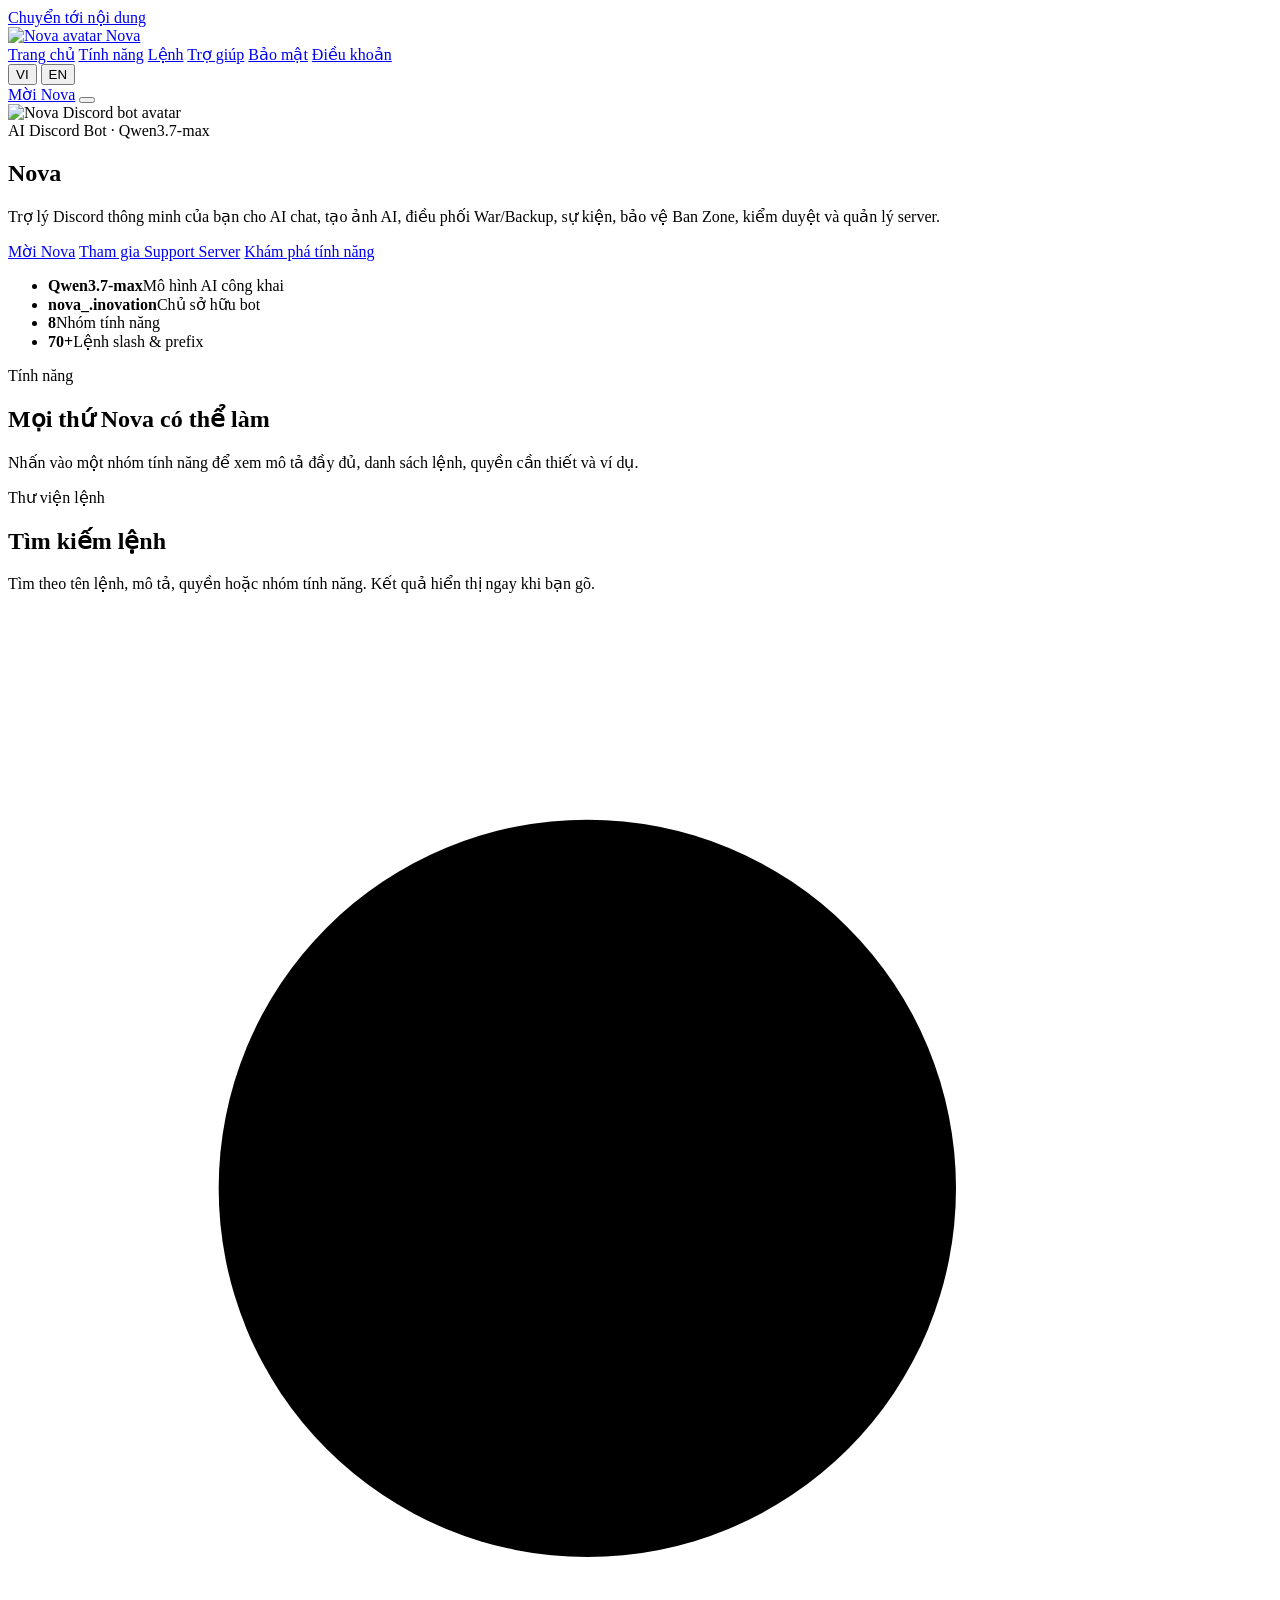
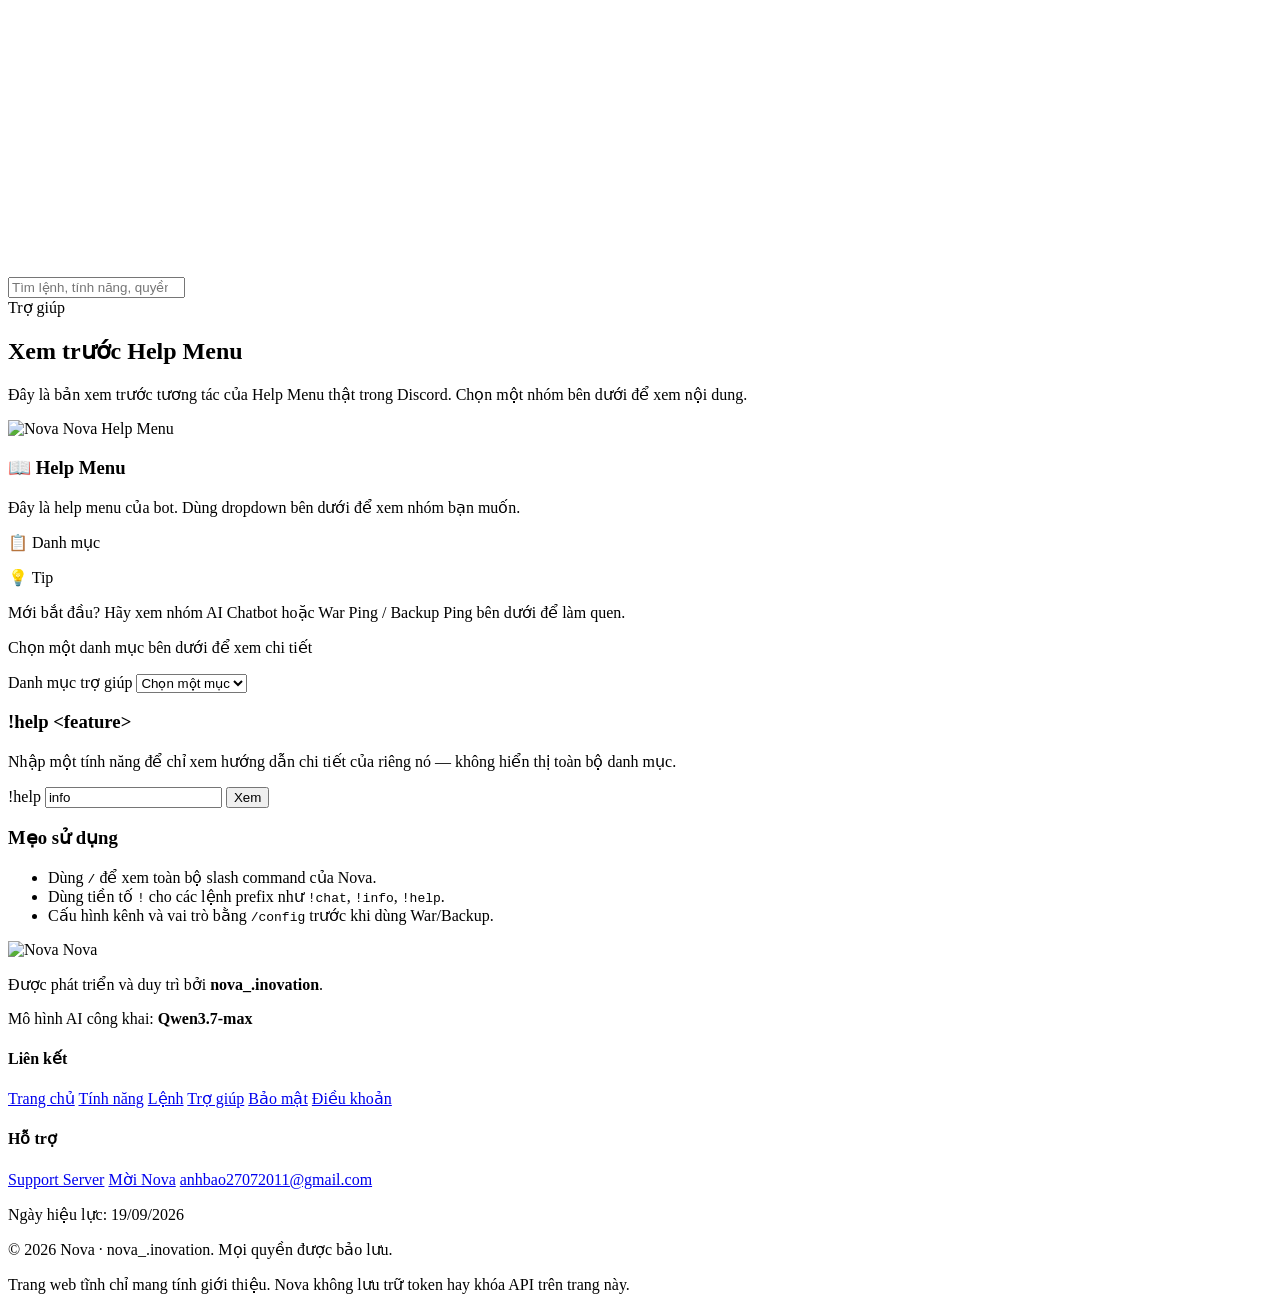
==== commit 7032b05e: "Update index.html" ====
--- a/index.html
+++ b/index.html
@@ -2,647 +2,230 @@
 <html lang="vi">
 <head>
 <meta charset="UTF-8">
-<meta name="viewport" content="width=device-width,initial-scale=1,viewport-fit=cover">
-<meta name="theme-color" content="#0a0512">
-<title>Nova — An intelligent companion</title>
-<link rel="preconnect" href="https://fonts.googleapis.com">
-<link rel="preconnect" href="https://fonts.gstatic.com" crossorigin>
-<link href="https://fonts.googleapis.com/css2?family=Fraunces:ital,opsz,wght@0,9..144,300..900;1,9..144,300..900&family=Inter:wght@400;500;600;700;800;900&display=swap" rel="stylesheet">
-<style>
-:root{
-  --fg:#f5f6fa;--muted:#b6b9c8;--dim:#7c7f92;
-  --line:rgba(255,255,255,.10);--line-soft:rgba(255,255,255,.06);
-  --shadow-lg:0 30px 80px -30px rgba(0,0,0,.7),0 12px 32px -12px rgba(0,0,0,.5);
-  --ease:cubic-bezier(.32,.72,0,1);
-  --ease-out:cubic-bezier(.16,1,.3,1);
-  --ease-spring:cubic-bezier(.34,1.56,.64,1);
-}
-*,*::before,*::after{box-sizing:border-box;margin:0;padding:0}
-html{scroll-behavior:smooth;-webkit-text-size-adjust:100%}
-img,svg{display:block;max-width:100%}
-body{font-family:'Inter',-apple-system,BlinkMacSystemFont,system-ui,sans-serif;color:var(--fg);background:#0a0512;min-height:100vh;overflow-x:hidden;-webkit-font-smoothing:antialiased;line-height:1.5;position:relative}
-button{font:inherit;color:inherit;background:none;border:none;cursor:pointer}
-a{color:inherit;text-decoration:none}
-h1,h2,h3{font-family:'Fraunces',Georgia,serif;font-weight:400;letter-spacing:-.02em;line-height:1.1;color:#fff;font-optical-sizing:auto}
-
-.bg-layer{position:fixed;inset:0;z-index:-4;pointer-events:none;
-  background:
-    radial-gradient(ellipse 90% 40% at 50% 62%, rgba(255,150,120,.26), transparent 70%),
-    radial-gradient(ellipse 70% 35% at 65% 58%, rgba(255,190,140,.16), transparent 65%),
-    radial-gradient(ellipse 100% 60% at 30% 20%, rgba(140,90,220,.48), transparent 65%),
-    radial-gradient(ellipse 80% 50% at 80% 15%, rgba(90,60,180,.42), transparent 60%),
-    linear-gradient(180deg,#150a26 0%,#23153f 22%,#2f1c50 42%,#3d254f 58%,#43243c 72%,#2a1529 86%,#0f0818 100%)}
-.bg-orb{position:fixed;border-radius:50%;pointer-events:none;z-index:-3;opacity:.55;will-change:transform;transform:translate3d(0,0,0)}
-.bg-orb.o1{width:520px;height:520px;top:-15%;left:-8%;background:radial-gradient(circle, rgba(140,90,220,.6) 0%, rgba(140,90,220,.25) 30%, transparent 68%);animation:float1 24s ease-in-out infinite}
-.bg-orb.o2{width:640px;height:640px;bottom:-25%;right:-12%;background:radial-gradient(circle, rgba(255,150,120,.45) 0%, rgba(255,150,120,.18) 32%, transparent 68%);animation:float2 30s ease-in-out infinite}
-.bg-orb.o3{width:440px;height:440px;top:35%;left:55%;background:radial-gradient(circle, rgba(90,140,255,.45) 0%, rgba(90,140,255,.18) 32%, transparent 68%);animation:float3 36s ease-in-out infinite}
-@keyframes float1{0%,100%{transform:translate3d(0,0,0) scale(1)}33%{transform:translate3d(70px,50px,0) scale(1.12)}66%{transform:translate3d(-40px,90px,0) scale(.96)}}
-@keyframes float2{0%,100%{transform:translate3d(0,0,0) scale(1)}50%{transform:translate3d(-90px,-50px,0) scale(.92)}}
-@keyframes float3{0%,100%{transform:translate3d(-50%,-50%,0) scale(1)}50%{transform:translate3d(-30%,-40%,0) scale(1.2)}}
-.silhouette{position:fixed;inset:0;z-index:-2;pointer-events:none;
-  background-image:
-    radial-gradient(ellipse 60px 200px at 8% 78%, rgba(15,8,24,.85), transparent 60%),
-    radial-gradient(ellipse 80px 240px at 22% 76%, rgba(10,6,20,.85), transparent 55%),
-    radial-gradient(ellipse 120px 260px at 78% 72%, rgba(20,10,30,.8), transparent 55%),
-    radial-gradient(ellipse 100px 220px at 92% 74%, rgba(10,6,20,.85), transparent 55%),
-    linear-gradient(180deg,transparent 74%,rgba(8,4,16,.5) 82%,rgba(5,3,10,.9) 100%);
-  opacity:.9}
-.grain{position:fixed;inset:0;z-index:1;pointer-events:none;opacity:.045;mix-blend-mode:overlay;
-  background-image:url("data:image/svg+xml;utf8,<svg xmlns='http://www.w3.org/2000/svg' width='220' height='220'><filter id='n'><feTurbulence type='fractalNoise' baseFrequency='.9' numOctaves='2' stitchTiles='stitch'/></filter><rect width='100%25' height='100%25' filter='url(%23n)'/></svg>")}
-.particles{position:fixed;inset:0;z-index:-1;pointer-events:none;overflow:hidden;contain:strict}
-.particle{position:absolute;border-radius:50%;background:rgba(200,220,255,.65);animation:floatUp linear infinite;opacity:0;will-change:transform,opacity;transform:translate3d(0,0,0)}
-@keyframes floatUp{
-  0%{transform:translate3d(0,0,0);opacity:0}
-  10%{opacity:.7}
-  50%{opacity:.5}
-  90%{opacity:.3}
-  100%{transform:translate3d(15px,-110vh,0);opacity:0}
-}
-.glass{background:linear-gradient(180deg,rgba(255,255,255,.11),rgba(255,255,255,.04));backdrop-filter:blur(18px) saturate(160%);-webkit-backdrop-filter:blur(18px) saturate(160%);border:1px solid var(--line);box-shadow:var(--shadow-lg),inset 0 1px 0 rgba(255,255,255,.16),inset 0 -1px 0 rgba(255,255,255,.04);position:relative}
-.glass::before{content:'';position:absolute;top:0;left:8%;right:8%;height:1px;background:linear-gradient(90deg,transparent,rgba(255,255,255,.5) 30%,rgba(255,255,255,.5) 70%,transparent);pointer-events:none}
-.topbar{position:fixed;top:16px;left:50%;transform:translateX(-50%);z-index:50;display:flex;align-items:center;gap:6px;padding:6px;border-radius:100px;width:min(1180px,calc(100vw - 32px));animation:slideDown .9s var(--ease-out) both}
-@keyframes slideDown{from{opacity:0;transform:translate3d(-50%,-24px,0)}to{opacity:1;transform:translate3d(-50%,0,0)}}
-.brand-chip{display:flex;align-items:center;gap:10px;padding:9px 20px 9px 12px;border-radius:100px;background:linear-gradient(180deg,rgba(120,160,255,.22),rgba(120,160,255,.08));border:1px solid rgba(150,180,255,.28);box-shadow:inset 0 1px 0 rgba(255,255,255,.2);font-weight:600;font-size:14.5px;flex-shrink:0;transition:transform .3s var(--ease-spring)}
-.brand-chip:hover{transform:scale(1.04)}
-.brand-star{width:26px;height:26px;border-radius:8px;flex-shrink:0;display:flex;align-items:center;justify-content:center;background:linear-gradient(135deg,#3b82f6,#6366f1);box-shadow:0 2px 8px rgba(80,120,255,.5),inset 0 1px 0 rgba(255,255,255,.4)}
-.brand-star svg{width:16px;height:16px;color:#fff;transition:transform .6s var(--ease-spring)}
-.brand-chip:hover .brand-star svg{transform:rotate(360deg)}
-.brand-text{display:flex;flex-direction:column;line-height:1.1}
-.brand-name{font-weight:600;font-size:14.5px;color:#fff}
-.brand-sub{font-size:9.5px;font-weight:500;letter-spacing:.18em;color:rgba(255,255,255,.5);text-transform:uppercase;margin-top:2px}
-.tabs{display:flex;gap:2px;flex:1;padding-left:8px}
-.tab{padding:10px 18px;border-radius:100px;font-size:13.5px;font-weight:500;color:rgba(255,255,255,.75);transition:color .3s,background .3s;white-space:nowrap}
-.tab:hover{color:#fff;background:rgba(255,255,255,.06)}
-.tab.active{color:#fff;background:linear-gradient(180deg,rgba(120,160,255,.22),rgba(120,160,255,.08));border:1px solid rgba(150,180,255,.28);box-shadow:inset 0 1px 0 rgba(255,255,255,.2);font-weight:600}
-.lang-seg{display:inline-flex;gap:2px;padding:3px;border-radius:100px;background:rgba(0,0,0,.28);border:1px solid rgba(255,255,255,.1);position:relative;flex-shrink:0}
-.lang-pill{position:absolute;top:3px;bottom:3px;border-radius:100px;background:linear-gradient(180deg,rgba(255,255,255,.24),rgba(255,255,255,.10));border:1px solid rgba(255,255,255,.24);box-shadow:0 3px 10px -2px rgba(0,0,0,.4),inset 0 1px 0 rgba(255,255,255,.35);transition:transform .45s var(--ease-spring),width .45s var(--ease-spring);z-index:1;will-change:transform,width}
-.lang-btn{position:relative;z-index:2;padding:7px 16px;border-radius:100px;font-size:11.5px;font-weight:600;letter-spacing:.1em;color:var(--dim);transition:color .3s}
-.lang-btn.active{color:#fff}
-@media(max-width:820px){.tabs{display:none}.brand-chip{flex:1;justify-content:flex-start}}
-.page{transition:filter .5s var(--ease-out),transform .5s var(--ease-out);transform-origin:center top}
-.page.blurred{filter:blur(14px) saturate(.8);transform:scale(.985);pointer-events:none}
-.page-dim{position:fixed;inset:0;z-index:99;background:rgba(5,2,12,.6);opacity:0;pointer-events:none;transition:opacity .4s var(--ease-out)}
-.page-dim.active{opacity:1;pointer-events:auto}
-.hero{padding: clamp(150px, 18vh, 200px) 24px clamp(70px, 10vh, 120px);text-align: center;position: relative;z-index: 2;max-width: 1100px;margin: 0 auto}
-.hero-inner{display: flex;flex-direction: column;align-items: center}
-.hero-badge{display: inline-flex;align-items: center;gap: 14px;font-size: 11px;font-weight: 700;letter-spacing: .32em;text-transform: uppercase;color: rgba(255,255,255,.72);margin-bottom: 32px;padding: 0;animation:fadeUp .9s .15s var(--ease-out) both}
-@keyframes fadeUp{from{opacity:0;transform:translate3d(0,20px,0)}to{opacity:1;transform:translate3d(0,0,0)}}
-.badge-dot{color: #a78bfa;font-size: 10px;line-height: 1;text-shadow: 0 0 12px rgba(167,139,250,.9);animation: badgePulse 3s ease-in-out infinite;display:inline-block}
-.badge-dot:last-child{animation-delay:1.5s}
-@keyframes badgePulse{0%,100%{opacity:.5;transform:scale(.85) rotate(0deg)}50%{opacity:1;transform:scale(1.3) rotate(180deg)}}
-.hero-title{display: flex;flex-direction: column;align-items: center;gap: 0;margin: 0;font-family: 'Inter', -apple-system, BlinkMacSystemFont, sans-serif;font-weight: 900;letter-spacing: -.055em;line-height: .85;text-transform: uppercase;margin-bottom: 36px}
-.title-1{display: block;font-size: clamp(72px, 14vw, 168px);color: #fff;text-shadow: 0 4px 60px rgba(0,0,0,.5), 0 0 80px rgba(167,139,250,.25);animation:titleIn 1.1s .25s var(--ease-out) both}
-.title-2{display: block;font-size: clamp(72px, 14vw, 168px);background: linear-gradient(120deg,#7db4ff 0%,#a78bfa 35%,#c4b5fd 65%,#f0abfc 100%);-webkit-background-clip: text;background-clip: text;-webkit-text-fill-color: transparent;filter: drop-shadow(0 8px 50px rgba(125,180,255,.45));animation:titleIn 1.1s .4s var(--ease-out) both}
-@keyframes titleIn{0%{opacity:0;transform:translate3d(0,50px,0) scale(.92);filter:blur(20px)}60%{filter:blur(4px)}100%{opacity:1;transform:translate3d(0,0,0) scale(1);filter:blur(0)}}
-.hero-sub{font-size: clamp(13px, 1.5vw, 15px);color: rgba(255,255,255,.62);letter-spacing: .015em;margin-bottom: 48px;max-width: 620px;line-height: 1.6;font-weight: 400;animation:fadeUp .9s .6s var(--ease-out) both}
-.hero-sub strong{color: #fff;font-weight: 700}
-.hero-sub .accent{background: linear-gradient(135deg,#c8dcff,#f0abfc);-webkit-background-clip: text;background-clip: text;-webkit-text-fill-color: transparent;font-weight: 700;display: inline-block;animation:heartbeat 1.6s ease-in-out infinite}
-@keyframes heartbeat{0%,100%{transform:scale(1)}15%{transform:scale(1.2)}30%{transform:scale(1)}45%{transform:scale(1.15)}}
-.hero-actions{display: flex;gap: 12px;justify-content: center;flex-wrap: wrap;animation:fadeUp .9s .75s var(--ease-out) both}
-.hero-btn{position:relative;display: inline-flex;align-items: center;gap: 11px;padding: 16px 30px;border-radius: 10px;font-size: 12px;font-weight: 800;letter-spacing: .16em;text-transform: uppercase;transition: transform .3s var(--ease-spring), box-shadow .3s, background .3s, border-color .3s;cursor: pointer;white-space: nowrap;overflow:hidden}
-.hero-btn::before{content:'';position:absolute;top:50%;left:50%;width:0;height:0;border-radius:50%;background:radial-gradient(circle,rgba(255,255,255,.4),transparent 70%);transform:translate(-50%,-50%);transition:width .6s ease,height .6s ease;pointer-events:none}
-.hero-btn:hover::before{width:400px;height:400px}
-.hero-btn svg{width: 15px;height: 15px;flex-shrink: 0;position:relative;z-index:2;transition:transform .4s var(--ease-spring)}
-.hero-btn > span{position:relative;z-index:2}
-.hero-btn:hover svg{transform:scale(1.15) rotate(-8deg)}
-.hero-btn-primary{background: linear-gradient(180deg, #a78bfa 0%, #7db4ff 100%);color: #0a0512;border: none;box-shadow: 0 12px 32px -10px rgba(125,180,255,.65), inset 0 1px 0 rgba(255,255,255,.5)}
-.hero-btn-primary:hover{transform: translate3d(0,-3px,0) scale(1.02);box-shadow: 0 22px 50px -10px rgba(125,180,255,.9), inset 0 1px 0 rgba(255,255,255,.6)}
-.hero-btn-primary:active{transform: translate3d(0,-1px,0) scale(.99)}
-.hero-btn-secondary{background: rgba(255,255,255,.045);color: #e8eaf0;border: 1px solid rgba(255,255,255,.14);backdrop-filter: blur(10px);-webkit-backdrop-filter: blur(10px)}
-.hero-btn-secondary:hover{background: rgba(255,255,255,.1);border-color: rgba(255,255,255,.28);transform: translate3d(0,-3px,0);box-shadow: 0 16px 40px -12px rgba(0,0,0,.5)}
-.hero-btn-secondary:active{transform: translate3d(0,-1px,0)}
-@media(max-width:520px){.hero-btn{padding: 14px 22px; font-size: 11px; letter-spacing: .12em;}.hero-actions{flex-direction: column; width: 100%; max-width: 320px;}.hero-btn{justify-content: center;}}
-.cards{display:grid;grid-template-columns:repeat(4,1fr);gap:16px;margin: 0 auto 100px; max-width: 1400px; padding: 0 clamp(20px,4vw,72px);position:relative;z-index:2}
-@media(max-width:1000px){.cards{grid-template-columns:repeat(2,1fr)}}
-@media(max-width:560px){.cards{grid-template-columns:1fr}}
-.card{position:relative;padding:26px 24px 22px;border-radius:24px;text-align:left;background:linear-gradient(180deg,rgba(255,255,255,.075),rgba(255,255,255,.025));border:1px solid var(--line);box-shadow:0 20px 50px -20px rgba(0,0,0,.6),inset 0 1px 0 rgba(255,255,255,.15);overflow:hidden;isolation:isolate;contain:layout style paint;transition:transform .5s var(--ease),box-shadow .5s var(--ease),border-color .4s;cursor:pointer;will-change:transform;animation:cardIn .9s var(--ease-out) both}
-.card:nth-child(1){animation-delay:.9s}
-.card:nth-child(2){animation-delay:1.02s}
-.card:nth-child(3){animation-delay:1.14s}
-.card:nth-child(4){animation-delay:1.26s}
-@keyframes cardIn{0%{opacity:0;transform:translate3d(0,40px,0) scale(.94);filter:blur(6px)}100%{opacity:1;transform:translate3d(0,0,0) scale(1);filter:blur(0)}}
-.card::before{content:'';position:absolute;inset:0;border-radius:inherit;pointer-events:none;background:radial-gradient(400px circle at var(--mx,50%) var(--my,50%),rgba(140,180,255,.22),transparent 60%);opacity:0;transition:opacity .4s;z-index:1}
-.card:hover::before{opacity:1}
-.card::after{content:'';position:absolute;top:0;left:-100%;width:100%;height:100%;pointer-events:none;background:linear-gradient(105deg,transparent 40%,rgba(255,255,255,.14) 50%,transparent 60%);transition:left .9s var(--ease-out);z-index:2}
-.card:hover::after{left:100%}
-.card:hover{transform:translate3d(0,-8px,0) scale(1.02);border-color:rgba(150,180,255,.4);box-shadow:0 34px 70px -20px rgba(80,120,255,.45),inset 0 1px 0 rgba(255,255,255,.28)}
-.card:active{transform:translate3d(0,-4px,0) scale(.99)}
-.card > *{position:relative;z-index:3}
-.card-icon{width:52px;height:52px;border-radius:16px;display:flex;align-items:center;justify-content:center;background:linear-gradient(180deg,rgba(120,160,255,.25),rgba(120,160,255,.08));border:1px solid rgba(150,180,255,.28);box-shadow:inset 0 1px 0 rgba(255,255,255,.22);font-size:24px;margin-bottom:18px;transition:transform .6s var(--ease-spring)}
-.card:hover .card-icon{transform:scale(1.15) rotate(-8deg) translateY(-3px)}
-.card h3{font-family:'Inter',sans-serif;font-size:15.5px;font-weight:600;color:#fff;letter-spacing:-.005em;line-height:1.35;margin-bottom:8px;min-height:42px;transition:color .3s}
-.card:hover h3{color:#e8f0ff}
-.card p{font-size:12px;color:rgba(255,255,255,.55);letter-spacing:.02em;transition:color .3s}
-.card:hover p{color:rgba(255,255,255,.75)}
-.card-arrow{position:absolute;bottom:22px;right:22px;width:32px;height:32px;border-radius:50%;display:flex;align-items:center;justify-content:center;background:rgba(120,160,255,.14);border:1px solid rgba(150,180,255,.22);color:#c8dcff;transition:all .5s var(--ease-spring);z-index:4}
-.card:hover .card-arrow{background:rgba(120,160,255,.35);transform:translateX(4px) rotate(-45deg) scale(1.1)}
-.card-arrow svg{width:14px;height:14px}
-.designed{padding:60px clamp(20px,4vw,72px) 80px;max-width:1400px;margin:0 auto;position:relative;z-index:2}
-.designed-head{display:grid;grid-template-columns:1fr 1fr;gap:60px;align-items:end;margin-bottom:48px}
-@media(max-width:900px){.designed-head{grid-template-columns:1fr;gap:20px}}
-.designed-eyebrow{display:inline-flex;align-items:center;gap:8px;font-size:11px;font-weight:600;letter-spacing:.22em;text-transform:uppercase;color:#a8c8ff;margin-bottom:20px}
-.designed-eyebrow::before{content:'';width:24px;height:1px;background:linear-gradient(90deg,#7db4ff,transparent)}
-.designed h2{font-size:clamp(32px,4.5vw,52px);line-height:1.05;letter-spacing:-.03em;color:#fff}
-.designed h2 em{font-style:italic;background:linear-gradient(135deg,#c8dcff,#7db4ff);-webkit-background-clip:text;background-clip:text;-webkit-text-fill-color:transparent}
-.designed-desc{font-size:15.5px;line-height:1.7;color:rgba(255,255,255,.7);max-width:480px}
-.info-grid{display:grid;grid-template-columns:repeat(4,1fr);gap:16px}
-@media(max-width:1000px){.info-grid{grid-template-columns:repeat(2,1fr)}}
-@media(max-width:560px){.info-grid{grid-template-columns:1fr}}
-.info{padding:22px 24px;border-radius:20px;background:linear-gradient(180deg,rgba(255,255,255,.055),rgba(255,255,255,.02));border:1px solid var(--line);box-shadow:0 15px 40px -18px rgba(0,0,0,.5),inset 0 1px 0 rgba(255,255,255,.12);transition:transform .5s var(--ease-spring),border-color .4s,box-shadow .5s;position:relative;overflow:hidden;contain:layout style paint}
-.info::after{content:'';position:absolute;inset:0;background:linear-gradient(105deg,transparent 40%,rgba(255,255,255,.06) 50%,transparent 60%);transform:translateX(-100%);transition:transform .9s var(--ease-out);pointer-events:none}
-.info:hover::after{transform:translateX(100%)}
-.info:hover{transform:translate3d(0,-5px,0) scale(1.02);border-color:rgba(150,180,255,.32);box-shadow:0 25px 55px -18px rgba(80,120,255,.35),inset 0 1px 0 rgba(255,255,255,.18)}
-.info-label{font-size:11px;font-weight:600;letter-spacing:.16em;text-transform:uppercase;color:rgba(255,255,255,.45);margin-bottom:10px}
-.info-value{font-size:14.5px;color:#e4e6ee;font-weight:500;word-break:break-word}
-.info-value a{color:#a8c8ff;transition:color .2s}
-.info-value a:hover{color:#c8dcff}
-.reveal{opacity:0;transform:translate3d(0,24px,0);filter:blur(6px);transition:opacity .9s var(--ease-out),transform .9s var(--ease-out),filter .9s var(--ease-out)}
-.reveal.in{opacity:1;transform:translate3d(0,0,0);filter:blur(0)}
-.modal-wrap{position:fixed;inset:0;z-index:100;display:none;align-items:center;justify-content:center;padding:20px;pointer-events:none}
-.modal-wrap.active{display:flex;pointer-events:auto}
-.modal{position:relative;width:min(920px,100%);max-height:calc(100vh - 40px);overflow-y:auto;border-radius:28px;padding:32px;background:linear-gradient(180deg,rgba(24,18,46,.96),rgba(14,10,30,.98));backdrop-filter:blur(20px) saturate(160%);-webkit-backdrop-filter:blur(20px) saturate(160%);border:1px solid rgba(255,255,255,.14);box-shadow:0 60px 120px -30px rgba(0,0,0,.9),0 0 80px -20px rgba(120,160,255,.3),inset 0 1px 0 rgba(255,255,255,.2);opacity:0;transform:scale(.82) translateY(24px);transition:opacity .55s var(--ease-out),transform .7s var(--ease-spring);scrollbar-width:thin;scrollbar-color:rgba(255,255,255,.15) transparent;will-change:transform,opacity}
-.modal::-webkit-scrollbar{width:6px}
-.modal::-webkit-scrollbar-thumb{background:rgba(255,255,255,.15);border-radius:6px}
-.modal-wrap.active .modal{opacity:1;transform:scale(1) translateY(0)}
-.modal::before{content:'';position:absolute;top:0;left:10%;right:10%;height:1px;background:linear-gradient(90deg,transparent,rgba(255,255,255,.6) 30%,rgba(255,255,255,.6) 70%,transparent);pointer-events:none}
-.modal-close{position:absolute;top:20px;right:20px;width:38px;height:38px;border-radius:50%;display:flex;align-items:center;justify-content:center;color:rgba(255,255,255,.6);background:rgba(255,255,255,.06);border:1px solid rgba(255,255,255,.1);transition:all .35s var(--ease-spring);z-index:10;font-size:22px;line-height:1;padding-bottom:3px}
-.modal-close:hover{color:#fff;background:rgba(255,255,255,.15);transform:rotate(180deg) scale(1.1)}
-.modal-close:active{transform:scale(.9) rotate(180deg)}
-.modal-head{display:flex;align-items:center;gap:20px;padding-bottom:24px;border-bottom:1px solid rgba(255,255,255,.08);margin-bottom:24px;animation:fadeUp .55s .15s var(--ease-out) both}
-.modal-icon{width:72px;height:72px;border-radius:22px;display:flex;align-items:center;justify-content:center;flex-shrink:0;font-size:32px;background:linear-gradient(180deg,rgba(120,160,255,.38),rgba(120,160,255,.12));border:1px solid rgba(160,190,255,.4);box-shadow:0 10px 32px -8px rgba(80,120,255,.6),inset 0 2px 4px rgba(255,255,255,.3);animation:iconPop .7s .1s var(--ease-spring) both}
-@keyframes iconPop{0%{transform:scale(.5) rotate(-20deg);opacity:0}100%{transform:scale(1) rotate(0);opacity:1}}
-.modal-title-row{display:flex;align-items:center;gap:12px;flex-wrap:wrap;margin-bottom:8px}
-.modal-title{font-family:'Fraunces',Georgia,serif;font-weight:400;font-size:28px;letter-spacing:-.02em;color:#fff;line-height:1.15}
-.modal-badge{display:inline-flex;align-items:center;gap:6px;padding:5px 14px;border-radius:100px;font-size:11px;font-weight:600;letter-spacing:.06em;text-transform:uppercase;color:#c8dcff;background:rgba(120,160,255,.18);border:1px solid rgba(150,180,255,.35);box-shadow:inset 0 1px 0 rgba(255,255,255,.2)}
-.modal-badge svg{width:11px;height:11px}
-.modal-desc{font-size:15px;line-height:1.6;color:rgba(255,255,255,.72);max-width:620px}
-.modal-section{margin-bottom:28px;animation:fadeUp .55s var(--ease-out) both}
-.modal-section:nth-child(1){animation-delay:.2s}
-.modal-section:nth-child(2){animation-delay:.28s}
-.modal-section:nth-child(3){animation-delay:.36s}
-.modal-section:last-child{margin-bottom:0}
-.modal-section-head{display:flex;align-items:center;gap:12px;margin-bottom:16px}
-.modal-section-icon{width:32px;height:32px;border-radius:10px;flex-shrink:0;display:flex;align-items:center;justify-content:center;background:rgba(120,160,255,.14);border:1px solid rgba(150,180,255,.24);color:#c8dcff}
-.modal-section-icon svg{width:16px;height:16px}
-.modal-section-title{font-size:16px;font-weight:600;color:#fff;letter-spacing:-.005em}
-.modal-section-sub{font-size:13px;color:rgba(255,255,255,.55);margin-top:2px}
-.cmd-list{display:flex;flex-direction:column;gap:8px}
-.cmd-item{display:grid;grid-template-columns:minmax(220px,auto) 1fr;gap:18px;align-items:center;padding:14px 16px;border-radius:14px;background:linear-gradient(180deg,rgba(255,255,255,.045),rgba(255,255,255,.015));border:1px solid rgba(255,255,255,.07);transition:background .3s,border-color .3s,transform .35s var(--ease-spring);animation:cmdIn .55s var(--ease-out) both}
-@keyframes cmdIn{0%{opacity:0;transform:translate3d(-20px,0,0);filter:blur(4px)}100%{opacity:1;transform:translate3d(0,0,0);filter:blur(0)}}
-@media(max-width:700px){.cmd-item{grid-template-columns:1fr;gap:8px}}
-.cmd-item:hover{background:linear-gradient(180deg,rgba(120,160,255,.12),rgba(120,160,255,.04));border-color:rgba(150,180,255,.32);transform:translate3d(6px,0,0)}
-.cmd-code{display:inline-flex;align-items:center;padding:8px 14px;border-radius:9px;font-family:'SF Mono','JetBrains Mono',ui-monospace,Consolas,monospace;font-size:12.5px;color:#c8dcff;background:linear-gradient(180deg,rgba(120,160,255,.16),rgba(120,160,255,.06));border:1px solid rgba(150,180,255,.26);box-shadow:inset 0 1px 0 rgba(255,255,255,.14);white-space:nowrap;justify-self:start;position:relative;overflow:hidden}
-.cmd-code::before{content:'';position:absolute;inset:0;background:linear-gradient(105deg,transparent 40%,rgba(255,255,255,.25) 50%,transparent 60%);transform:translateX(-100%);transition:transform .9s var(--ease-out)}
-.cmd-item:hover .cmd-code::before{transform:translateX(100%)}
-.cmd-code .arg{color:rgba(200,220,255,.55)}
-.cmd-desc{font-size:13.5px;color:rgba(255,255,255,.72);line-height:1.55}
-@media(max-width:600px){.hero{padding:130px 20px 50px}.designed{padding:40px 20px 60px}.modal{padding:24px;border-radius:24px}.modal-icon{width:56px;height:56px;font-size:24px;border-radius:18px}.modal-title{font-size:22px}.modal-desc{font-size:14px}.cmd-code{font-size:11.5px}}
-@media(prefers-reduced-motion:reduce){*,*::before,*::after{animation-duration:.01ms!important;animation-iteration-count:1!important;transition-duration:.01ms!important}.bg-orb,.bg-layer,.particles{animation:none!important}.reveal{opacity:1;transform:none;filter:none}}
-</style>
+<meta name="viewport" content="width=device-width, initial-scale=1, viewport-fit=cover">
+<title>Nova — AI Discord Bot</title>
+<meta name="description" content="Nova is an advanced Discord bot for AI chat, AI image generation, War and Backup coordination, events, Ban Zone protection, moderation, and server management.">
+<meta name="theme-color" content="#050507">
+<meta name="author" content="nova_.inovation">
+<meta property="og:type" content="website">
+<meta property="og:site_name" content="Nova">
+<meta property="og:title" content="Nova — AI Discord Bot">
+<meta property="og:description" content="Nova is an advanced Discord bot for AI chat, AI image generation, War and Backup coordination, events, Ban Zone protection, moderation, and server management.">
+<meta property="og:image" content="assets/avatar.png">
+<meta name="twitter:card" content="summary_large_image">
+<meta name="twitter:title" content="Nova — AI Discord Bot">
+<meta name="twitter:description" content="AI chat, AI images, War/Backup coordination, events, Ban Zone protection and moderation for your Discord server.">
+<meta name="twitter:image" content="assets/avatar.png">
+<link rel="icon" href="assets/favicon.png" type="image/png">
+<link rel="apple-touch-icon" href="assets/avatar.png">
+<link rel="stylesheet" href="style.css">
 </head>
-<body>
-
-<div class="bg-layer" aria-hidden="true"></div>
-<div class="bg-orb o1" aria-hidden="true"></div>
-<div class="bg-orb o2" aria-hidden="true"></div>
-<div class="bg-orb o3" aria-hidden="true"></div>
-<div class="silhouette" aria-hidden="true"></div>
-<div class="grain" aria-hidden="true"></div>
-<div class="particles" id="particles" aria-hidden="true"></div>
-
-<div class="page-dim" id="pageDim" aria-hidden="true"></div>
-
-<div class="page" id="page">
-
-<nav class="topbar glass" aria-label="Main">
-  <a href="./index.html" class="brand-chip">
-    <span class="brand-star">
-      <svg viewBox="0 0 24 24" fill="currentColor" aria-hidden="true"><path d="M12 2l2.4 7.4L22 12l-7.6 2.6L12 22l-2.4-7.4L2 12l7.6-2.6z"/></svg>
-    </span>
-    <span class="brand-text"><span class="brand-name">Nova</span><span class="brand-sub">Discord Bot</span></span>
-  </a>
-  <div class="tabs">
-    <a href="./index.html" class="tab active" data-i18n="tab.home">Trang chủ</a>
-    <a href="./terms-of-service.html" class="tab" data-i18n="tab.terms">Điều khoản dịch vụ</a>
-    <a href="./privacy-policy.html" class="tab" data-i18n="tab.privacy">Chính sách bảo mật</a>
-  </div>
-  <div class="lang-seg" id="langSeg" role="tablist" aria-label="Language">
-    <span class="lang-pill" id="langPill" aria-hidden="true"></span>
-    <button class="lang-btn active" data-lang="vi" role="tab" aria-selected="true">VI</button>
-    <button class="lang-btn" data-lang="en" role="tab" aria-selected="false">EN</button>
-  </div>
-</nav>
-
-<section class="hero">
-  <div class="hero-inner">
-    <div class="hero-badge"><span class="badge-dot" aria-hidden="true">✦</span><span data-i18n="hero.badge">The Ultimate Discord Bot</span><span class="badge-dot" aria-hidden="true">✦</span></div>
-    <h1 class="hero-title"><span class="title-1">Nova</span><span class="title-2">Companion</span></h1>
-    <p class="hero-sub" data-i18n-html="hero.sub">by <strong>nova_.inovation</strong> — crafted with <span class="accent">💙</span> for gamer communities</p>
-    <div class="hero-actions">
-      <a href="#cards" class="hero-btn hero-btn-primary">
-        <svg viewBox="0 0 24 24" fill="none" stroke="currentColor" stroke-width="2.5" stroke-linecap="round" stroke-linejoin="round" aria-hidden="true"><path d="M12 3v14"/><path d="M5 12l7 7 7-7"/></svg>
-        <span data-i18n="hero.explore">Explore Features</span>
-      </a>
-      <a href="https://discord.gg/qkyu3G6WMa" target="_blank" rel="noopener" class="hero-btn hero-btn-secondary">
-        <svg viewBox="0 0 24 24" fill="currentColor" aria-hidden="true"><path d="M20.317 4.37a19.79 19.79 0 0 0-4.885-1.515.074.074 0 0 0-.079.037c-.21.375-.444.864-.608 1.25a18.27 18.27 0 0 0-5.487 0 12.64 12.64 0 0 0-.617-1.25.077.077 0 0 0-.079-.037A19.736 19.736 0 0 0 3.677 4.37a.07.07 0 0 0-.032.027C.533 9.046-.32 13.58.099 18.057a.082.082 0 0 0 .031.057 19.9 19.9 0 0 0 5.993 3.03.078.078 0 0 0 .084-.028c.462-.63.874-1.295 1.226-1.994a.076.076 0 0 0-.041-.106 13.107 13.107 0 0 1-1.872-.892.077.077 0 0 1-.008-.128 10.2 10.2 0 0 0 .372-.292.074.074 0 0 1 .077-.01c3.928 1.793 8.18 1.793 12.062 0a.074.074 0 0 1 .078.01c.12.098.246.198.373.292a.077.077 0 0 1-.006.127 12.3 12.3 0 0 1-1.873.892.077.077 0 0 0-.041.107c.36.698.772 1.362 1.225 1.993a.076.076 0 0 0 .084.028 19.839 19.839 0 0 0 6.002-3.03.077.077 0 0 0 .032-.054c.5-5.177-.838-9.674-3.549-13.66a.061.061 0 0 0-.031-.03zM8.02 15.33c-1.183 0-2.157-1.085-2.157-2.419 0-1.333.956-2.419 2.157-2.419 1.21 0 2.176 1.096 2.157 2.42 0 1.333-.956 2.418-2.157 2.418zm7.975 0c-1.183 0-2.157-1.085-2.157-2.419 0-1.333.955-2.419 2.157-2.419 1.21 0 2.176 1.096 2.157 2.42 0 1.333-.946 2.418-2.157 2.418z"/></svg>
-        <span data-i18n="hero.join">Join Discord</span>
-      </a>
-    </div>
-  </div>
-</section>
-
-<section class="cards" id="cards" aria-label="Features">
-  <button class="card" data-feature="ai" type="button">
-    <div class="card-icon" aria-hidden="true">🤖</div>
-    <h3 data-i18n="card.ai.title">Trợ giúp — Chatbot AI</h3>
-    <p data-i18n="card.ai.sub">Chat · Image · Persona</p>
-    <span class="card-arrow"><svg viewBox="0 0 24 24" fill="none" stroke="currentColor" stroke-width="2.4" stroke-linecap="round" stroke-linejoin="round"><path d="M7 17L17 7"/><path d="M8 7h9v9"/></svg></span>
-  </button>
-  <button class="card" data-feature="war" type="button">
-    <div class="card-icon" aria-hidden="true">⚔️</div>
-    <h3 data-i18n="card.war.title">Trợ giúp — War Ping / Backup Ping</h3>
-    <p data-i18n="card.war.sub">Requests · Roles · Trusted</p>
-    <span class="card-arrow"><svg viewBox="0 0 24 24" fill="none" stroke="currentColor" stroke-width="2.4" stroke-linecap="round" stroke-linejoin="round"><path d="M7 17L17 7"/><path d="M8 7h9v9"/></svg></span>
-  </button>
-  <button class="card" data-feature="event" type="button">
-    <div class="card-icon" aria-hidden="true">🏆</div>
-    <h3 data-i18n="card.event.title">Trợ giúp — Hero Battlegrounds Event</h3>
-    <p data-i18n="card.event.sub">Join · Manage · Blacklist</p>
-    <span class="card-arrow"><svg viewBox="0 0 24 24" fill="none" stroke="currentColor" stroke-width="2.4" stroke-linecap="round" stroke-linejoin="round"><path d="M7 17L17 7"/><path d="M8 7h9v9"/></svg></span>
-  </button>
-  <button class="card" data-feature="ban" type="button">
-    <div class="card-icon" aria-hidden="true">☠️</div>
-    <h3 data-i18n="card.ban.title">Trợ giúp — Ban Zone &amp; Moderation</h3>
-    <p data-i18n="card.ban.sub">Ban · Mute · Whitelist</p>
-    <span class="card-arrow"><svg viewBox="0 0 24 24" fill="none" stroke="currentColor" stroke-width="2.4" stroke-linecap="round" stroke-linejoin="round"><path d="M7 17L17 7"/><path d="M8 7h9v9"/></svg></span>
-  </button>
-</section>
-
-<section class="designed">
-  <div class="designed-head">
-    <div class="reveal">
-      <span class="designed-eyebrow" data-i18n="designed.eyebrow">Official</span>
-      <h2 data-i18n-html="designed.title">Nova, <em>carefully designed.</em></h2>
-    </div>
-    <p class="designed-desc reveal" data-i18n="designed.desc">Một giao diện duy nhất cho AI, moderation, event và war utilities — với các control nổi theo phong cách Liquid Glass.</p>
-  </div>
-  <div class="info-grid">
-    <div class="info reveal"><div class="info-label" data-i18n="info.owner">Owner</div><div class="info-value">nova_.inovation</div></div>
-    <div class="info reveal"><div class="info-label" data-i18n="info.ai">AI Provider</div><div class="info-value">Qwen3.7-max</div></div>
-    <div class="info reveal"><div class="info-label" data-i18n="info.date">Effective Date</div><div class="info-value">19/09/2026</div></div>
-    <div class="info reveal"><div class="info-label" data-i18n="info.support">Support</div><div class="info-value"><a href="https://discord.gg/qkyu3G6WMa" target="_blank" rel="noopener">discord.gg/qkyu3G6WMa</a></div></div>
-  </div>
-</section>
-
+<body data-page="index">
+
+<div class="aurora" aria-hidden="true">
+  <span class="aurora-blob a1"></span>
+  <span class="aurora-blob a2"></span>
+  <span class="aurora-blob a3"></span>
+  <span class="aurora-grain"></span>
 </div>
 
-<div class="modal-wrap" id="modalWrap" role="dialog" aria-modal="true" aria-labelledby="modalTitle">
-  <div class="modal" id="modal">
-    <button class="modal-close" id="modalClose" aria-label="Close">×</button>
-    <header class="modal-head">
-      <div class="modal-icon" id="modalIcon" aria-hidden="true"></div>
-      <div>
-        <div class="modal-title-row">
-          <h2 class="modal-title" id="modalTitle"></h2>
-          <span class="modal-badge">
-            <svg viewBox="0 0 24 24" fill="currentColor" aria-hidden="true"><path d="M12 2l2.4 7.4L22 12l-7.6 2.6L12 22l-2.4-7.4L2 12l7.6-2.6z"/></svg>
-            <span id="modalBadgeText"></span>
-          </span>
+<a class="skip-link" href="#main" data-i18n="a11y.skip">Chuyển tới nội dung</a>
+
+<header class="nav" id="nav">
+  <div class="nav-inner glass">
+    <a class="brand" href="index.html#home" aria-label="Nova">
+      <span class="brand-avatar-wrap">
+        <img class="brand-avatar" src="assets/avatar.png" alt="Nova avatar" data-avatar>
+      </span>
+      <span class="brand-name">Nova</span>
+    </a>
+    <nav class="nav-links" aria-label="Main navigation">
+      <a href="index.html#home" data-i18n="nav.home">Trang chủ</a>
+      <a href="index.html#features" data-i18n="nav.features">Tính năng</a>
+      <a href="index.html#commands" data-i18n="nav.commands">Lệnh</a>
+      <a href="index.html#help" data-i18n="nav.help">Trợ giúp</a>
+      <a href="privacy-policy.html" data-i18n="nav.privacy">Bảo mật</a>
+      <a href="terms-of-service.html" data-i18n="nav.terms">Điều khoản</a>
+    </nav>
+    <div class="nav-actions">
+      <div class="seg" id="langSwitch" role="group" aria-label="Language / Ngôn ngữ">
+        <span class="seg-thumb" aria-hidden="true"></span>
+        <button type="button" class="seg-btn" data-lang="vi" aria-pressed="true">VI</button>
+        <button type="button" class="seg-btn" data-lang="en" aria-pressed="false">EN</button>
+      </div>
+      <a class="btn btn-primary btn-invite" href="https://discord.com/oauth2/authorize?client_id=1532745879944036523" target="_blank" rel="noopener" data-i18n="nav.invite">Mời Nova</a>
+      <button class="hamburger" id="hamburger" type="button" aria-label="Open menu" aria-expanded="false" aria-controls="mobileMenu">
+        <span></span><span></span><span></span>
+      </button>
+    </div>
+  </div>
+</header>
+
+<div class="mobile-menu glass" id="mobileMenu" hidden>
+  <nav aria-label="Mobile navigation">
+    <a href="index.html#home" data-i18n="nav.home">Trang chủ</a>
+    <a href="index.html#features" data-i18n="nav.features">Tính năng</a>
+    <a href="index.html#commands" data-i18n="nav.commands">Lệnh</a>
+    <a href="index.html#help" data-i18n="nav.help">Trợ giúp</a>
+    <a href="privacy-policy.html" data-i18n="nav.privacy">Bảo mật</a>
+    <a href="terms-of-service.html" data-i18n="nav.terms">Điều khoản</a>
+  </nav>
+  <a class="btn btn-primary btn-block" href="https://discord.com/oauth2/authorize?client_id=1532745879944036523" target="_blank" rel="noopener" data-i18n="nav.invite">Mời Nova</a>
+  <a class="btn btn-ghost btn-block" href="https://discord.gg/qkyu3G6WMa" target="_blank" rel="noopener" data-i18n="hero.support">Tham gia Support Server</a>
+</div>
+
+<main id="main">
+
+  <section class="hero" id="home">
+    <div class="container hero-inner">
+      <div class="hero-avatar-wrap">
+        <span class="hero-glow" aria-hidden="true"></span>
+        <img class="hero-avatar" src="assets/avatar.png" alt="Nova Discord bot avatar" data-avatar>
+      </div>
+      <span class="pill" data-i18n="hero.badge">AI Discord Bot · Qwen3.7-max</span>
+      <h1 class="hero-title">Nova</h1>
+      <p class="hero-sub" data-i18n="hero.sub">Trợ lý Discord thông minh của bạn cho AI chat, tạo ảnh AI, điều phối War/Backup, sự kiện, bảo vệ Ban Zone, kiểm duyệt và quản lý server.</p>
+      <div class="hero-actions">
+        <a class="btn btn-primary" href="https://discord.com/oauth2/authorize?client_id=1532745879944036523" target="_blank" rel="noopener" data-i18n="hero.invite">Mời Nova</a>
+        <a class="btn btn-glass" href="https://discord.gg/qkyu3G6WMa" target="_blank" rel="noopener" data-i18n="hero.support">Tham gia Support Server</a>
+        <a class="btn btn-ghost" href="#features" data-i18n="hero.explore">Khám phá tính năng</a>
+      </div>
+      <ul class="hero-stats">
+        <li><strong>Qwen3.7-max</strong><span data-i18n="hero.stat1l">Mô hình AI công khai</span></li>
+        <li><strong>nova_.inovation</strong><span data-i18n="hero.stat2l">Chủ sở hữu bot</span></li>
+        <li><strong>8</strong><span data-i18n="hero.stat3l">Nhóm tính năng</span></li>
+        <li><strong>70+</strong><span data-i18n="hero.stat4l">Lệnh slash &amp; prefix</span></li>
+      </ul>
+    </div>
+  </section>
+
+  <section class="section" id="features">
+    <div class="container">
+      <header class="section-head">
+        <span class="kicker" data-i18n="features.kicker">Tính năng</span>
+        <h2 data-i18n="features.title">Mọi thứ Nova có thể làm</h2>
+        <p data-i18n="features.sub">Nhấn vào một nhóm tính năng để xem mô tả đầy đủ, danh sách lệnh, quyền cần thiết và ví dụ.</p>
+      </header>
+      <div class="feature-grid" id="featureGrid"></div>
+    </div>
+  </section>
+
+  <section class="section" id="commands">
+    <div class="container">
+      <header class="section-head">
+        <span class="kicker" data-i18n="commands.kicker">Thư viện lệnh</span>
+        <h2 data-i18n="commands.title">Tìm kiếm lệnh</h2>
+        <p data-i18n="commands.sub">Tìm theo tên lệnh, mô tả, quyền hoặc nhóm tính năng. Kết quả hiển thị ngay khi bạn gõ.</p>
+      </header>
+      <div class="search-bar glass">
+        <svg class="search-icon" viewBox="0 0 24 24" aria-hidden="true"><circle cx="11" cy="11" r="7"></circle><path d="M20 20l-3.5-3.5"></path></svg>
+        <input type="search" id="searchInput" autocomplete="off" data-i18n-placeholder="commands.search" placeholder="Tìm lệnh, tính năng, quyền… (ví dụ: info, chat, ban)">
+        <button type="button" class="search-clear" id="searchClear" hidden aria-label="Clear search">×</button>
+      </div>
+      <div class="chips" id="categoryChips" role="tablist" aria-label="Command categories"></div>
+      <div class="command-groups" id="commandGroups"></div>
+      <div class="search-results" id="searchResults" hidden></div>
+    </div>
+  </section>
+
+  <section class="section" id="help">
+    <div class="container">
+      <header class="section-head">
+        <span class="kicker" data-i18n="help.kicker">Trợ giúp</span>
+        <h2 data-i18n="help.title">Xem trước Help Menu</h2>
+        <p data-i18n="help.sub">Đây là bản xem trước tương tác của Help Menu thật trong Discord. Chọn một nhóm bên dưới để xem nội dung.</p>
+      </header>
+      <div class="help-layout">
+        <div class="discord-preview glass" id="helpPreview">
+          <div class="dc-embed">
+            <div class="dc-author">
+              <img src="assets/avatar.png" alt="Nova" data-avatar>
+              <span>Nova Help Menu</span>
+            </div>
+            <h3 class="dc-title">📖 Help Menu</h3>
+            <p class="dc-text" data-i18n="help.embedText">Đây là help menu của bot. Dùng dropdown bên dưới để xem nhóm bạn muốn.</p>
+            <div class="dc-divider"></div>
+            <p class="dc-field-name">📋 <span data-i18n="help.categories">Danh mục</span></p>
+            <ul class="dc-list" id="helpCategoryList"></ul>
+            <div class="dc-divider"></div>
+            <p class="dc-field-name">💡 Tip</p>
+            <p class="dc-text" data-i18n="help.tip">Mới bắt đầu? Hãy xem nhóm AI Chatbot hoặc War Ping / Backup Ping bên dưới để làm quen.</p>
+            <p class="dc-footer" data-i18n="help.pick">Chọn một danh mục bên dưới để xem chi tiết</p>
+          </div>
+          <label class="dc-select-label" for="helpSelect" data-i18n="help.selectLabel">Danh mục trợ giúp</label>
+          <select class="dc-select" id="helpSelect">
+            <option value="" data-i18n="help.selectPlaceholder">Chọn một mục</option>
+          </select>
+          <div class="help-output" id="helpOutput"></div>
         </div>
-        <p class="modal-desc" id="modalDesc"></p>
-      </div>
-    </header>
-    <div id="modalBody"></div>
+        <aside class="help-side">
+          <div class="glass panel">
+            <h3 data-i18n="help.cmdTitle">!help &lt;feature&gt;</h3>
+            <p data-i18n="help.cmdSub">Nhập một tính năng để chỉ xem hướng dẫn chi tiết của riêng nó — không hiển thị toàn bộ danh mục.</p>
+            <form class="help-form" id="helpForm">
+              <span class="help-prefix">!help</span>
+              <input type="text" id="helpFeatureInput" value="info" autocomplete="off" aria-label="!help feature">
+              <button class="btn btn-primary btn-sm" type="submit" data-i18n="help.cmdGo">Xem</button>
+            </form>
+            <div class="chips chips-sm" id="helpChips"></div>
+            <div class="help-feature-output" id="helpFeatureOutput"></div>
+          </div>
+          <div class="glass panel">
+            <h3 data-i18n="help.tipsTitle">Mẹo sử dụng</h3>
+            <ul class="tip-list">
+              <li data-i18n="help.tip1">Dùng <code>/</code> để xem toàn bộ slash command của Nova.</li>
+              <li data-i18n="help.tip2">Dùng tiền tố <code>!</code> cho các lệnh prefix như <code>!chat</code>, <code>!info</code>, <code>!help</code>.</li>
+              <li data-i18n="help.tip3">Cấu hình kênh và vai trò bằng <code>/config</code> trước khi dùng War/Backup.</li>
+            </ul>
+          </div>
+        </aside>
+      </div>
+    </div>
+  </section>
+
+</main>
+
+<footer class="footer">
+  <div class="container footer-grid">
+    <div class="footer-brand">
+      <div class="footer-brand-top">
+        <img src="assets/avatar.png" alt="Nova" data-avatar>
+        <span>Nova</span>
+      </div>
+      <p data-i18n="footer.owned">Được phát triển và duy trì bởi <strong>nova_.inovation</strong>.</p>
+      <p class="footer-ai"><span data-i18n="footer.model">Mô hình AI công khai</span>: <strong>Qwen3.7-max</strong></p>
+    </div>
+    <nav class="footer-col" aria-label="Footer navigation">
+      <h4 data-i18n="footer.links">Liên kết</h4>
+      <a href="index.html#home" data-i18n="nav.home">Trang chủ</a>
+      <a href="index.html#features" data-i18n="nav.features">Tính năng</a>
+      <a href="index.html#commands" data-i18n="nav.commands">Lệnh</a>
+      <a href="index.html#help" data-i18n="nav.help">Trợ giúp</a>
+      <a href="privacy-policy.html" data-i18n="nav.privacy">Bảo mật</a>
+      <a href="terms-of-service.html" data-i18n="nav.terms">Điều khoản</a>
+    </nav>
+    <div class="footer-col">
+      <h4 data-i18n="footer.supportTitle">Hỗ trợ</h4>
+      <a href="https://discord.gg/qkyu3G6WMa" target="_blank" rel="noopener" data-i18n="footer.supportLink">Support Server</a>
+      <a href="https://discord.com/oauth2/authorize?client_id=1532745879944036523" target="_blank" rel="noopener" data-i18n="footer.inviteLink">Mời Nova</a>
+      <a href="mailto:anhbao27072011@gmail.com">anhbao27072011@gmail.com</a>
+      <p class="footer-date"><span data-i18n="footer.effective">Ngày hiệu lực</span>: 19/09/2026</p>
+    </div>
+  </div>
+  <div class="container footer-bottom">
+    <p>© <span id="year">2026</span> Nova · nova_.inovation. <span data-i18n="footer.rights">Mọi quyền được bảo lưu.</span></p>
+    <p class="footer-note" data-i18n="footer.note">Trang web tĩnh chỉ mang tính giới thiệu. Nova không lưu trữ token hay khóa API trên trang này.</p>
+  </div>
+</footer>
+
+<div class="modal" id="modal" role="dialog" aria-modal="true" aria-labelledby="modalTitle" hidden>
+  <div class="modal-backdrop" data-close-modal></div>
+  <div class="modal-panel glass" role="document" tabindex="-1">
+    <button class="modal-close" type="button" data-close-modal aria-label="Close">×</button>
+    <div class="modal-body" id="modalBody"></div>
   </div>
 </div>
 
-<script>
-(function(){
-  'use strict';
-
-  var FEATURES = {
-    ai: {
-      icon:'🤖',
-      badge:{vi:'Nổi bật', en:'Featured'},
-      title:{vi:'AI Chatbot', en:'AI Chatbot'},
-      desc:{
-        vi:'Trò chuyện với AI, tạo ảnh theo mô tả, tùy chỉnh phong cách và ngôn ngữ. Nova ghi nhớ lịch sử riêng từng người hoặc dùng chung cho cả kênh.',
-        en:'Chat with AI, generate images, customize persona and language. Nova remembers per-user history or shares it across a channel.'
-      },
-      sections:[
-        { icon:'chat',
-          title:{vi:'Lệnh Chat', en:'Chat Commands'},
-          sub:{vi:'Trò chuyện với Nova AI qua các lệnh slash.', en:'Interact with Nova AI through slash commands.'},
-          cmds:[
-            {code:'/chat <nội dung>', vi:'Chat với AI (nhớ lịch sử riêng của bạn)', en:'Chat with AI (remembers your private history)'},
-            {code:'/image <prompt>', vi:'Tạo ảnh bằng AI theo mô tả', en:'Generate an image from a prompt'},
-            {code:'/clearchat', vi:'Xóa lịch sử trò chuyện của bạn', en:'Clear your conversation history'},
-            {code:'/setai value:true', vi:'Bật chế độ kênh AI (Manage Channels)', en:'Enable AI channel mode (Manage Channels)'},
-            {code:'/setai value:false', vi:'Tắt chế độ kênh AI', en:'Disable AI channel mode'},
-            {code:'/setsharedhistory value:true', vi:'Dùng lịch sử chat chung cho cả kênh', en:'Use shared chat history for the whole channel'},
-            {code:'/setsharedhistory value:false', vi:'Tắt lịch sử chat chung', en:'Disable shared chat history'}
-          ]},
-        { icon:'history',
-          title:{vi:'Phong cách AI (Persona)', en:'AI Persona'},
-          sub:{vi:'Đặt phong cách nói chuyện riêng của bạn. Mặc định = AI tự nhiên, không tính cách.', en:'Set your personal AI speaking style. Default = natural AI, no persona.'},
-          cmds:[
-            {code:'/persona preset:<mã>', vi:'Chọn preset: default, genz, nghiemtuc, lichsu, cakhia, amap, khocan, sangtrong, tsundere, triethoc, nangdong', en:'Pick a preset: default, genz, nghiemtuc, lichsu, cakhia, amap, khocan, sangtrong, tsundere, triethoc, nangdong'},
-            {code:'/persona custom_text:<mô tả>', vi:'Tự viết phong cách riêng (tối đa 500 ký tự)', en:'Write your own style (max 500 characters)'},
-            {code:'/mypersona', vi:'Xem phong cách hiện tại của bạn', en:'View your current persona'},
-            {code:'/resetpersona', vi:'Đưa về phong cách mặc định (AI tự nhiên)', en:'Reset to default (natural AI)'},
-            {code:'/language value:vi|en', vi:'Chọn ngôn ngữ bot của bạn', en:'Set your preferred bot language'}
-          ]}
-      ]
-    },
-    war: {
-      icon:'⚔️',
-      badge:{vi:'Chiến đấu', en:'Combat'},
-      title:{vi:'War Ping / Backup Ping', en:'War Ping / Backup Ping'},
-      desc:{vi:'Điều phối chiến đấu và gọi cứu viện bằng một nút bấm. Thread tự khóa khi kết thúc. Trusted users có thể Win/Lose/End thay Manager.',
-        en:'Coordinate combat and call for backup with one click. Thread auto-locks when ended. Trusted users can Win/Lose/End instead of Managers.'},
-      sections:[
-        { icon:'swords',
-          title:{vi:'Lệnh War', en:'War Commands'},
-          sub:{vi:'Mở yêu cầu war từ panel HELP DESK.', en:'Open a war request from the HELP DESK panel.'},
-          cmds:[
-            {code:'WAR button', vi:'Mở modal tạo yêu cầu war (Clan / Region / Server Link)', en:'Open the war request modal (Clan / Region / Server Link)'},
-            {code:'Join', vi:'Đăng ký tham gia war', en:'Register for the war'},
-            {code:'Hacker showed up', vi:'Báo cáo có hacker trong server', en:'Report a hacker in the server'},
-            {code:'Call hacker', vi:'Gọi role hacker vào xử lý', en:'Call the hacker role to help'},
-            {code:'Win / Lose', vi:'Kết thúc với kết quả (Lose cần lý do)', en:'Close with a result (Lose requires reason)'},
-            {code:'End', vi:'Kết thúc không công bố kết quả', en:'End without declaring a result'}
-          ]},
-        { icon:'shield',
-          title:{vi:'Lệnh Backup', en:'Backup Commands'},
-          sub:{vi:'Gọi cứu viện khi server bị team.', en:'Call for reinforcements when the server is teamed.'},
-          cmds:[
-            {code:'BACKUP button', vi:'Mở modal tạo yêu cầu backup', en:'Open the backup request modal'},
-            {code:'Join', vi:'Đăng ký hỗ trợ', en:'Register to help'},
-            {code:'Win / Lose / End', vi:'Kết thúc với kết quả tương ứng', en:'Close with the corresponding result'}
-          ]},
-        { icon:'settings',
-          title:{vi:'Quản lý & Cấu hình', en:'Management & Config'},
-          sub:{vi:'Quản lý Trusted users và cấu hình role ping.', en:'Manage trusted users and ping roles.'},
-          cmds:[
-            {code:'/trust action:add|remove|list', vi:'Quản lý danh sách Trusted (Manager only)', en:'Manage Trusted list (Manager only)'},
-            {code:'/helppanel', vi:'Di chuyển panel HELP DESK xuống cuối kênh', en:'Move HELP DESK panel to the bottom'},
-            {code:'/callhacker state:show|hide', vi:'Hiện/ẩn nút Call hacker trên toàn bộ war/backup', en:'Show/hide Call hacker button on all wars/backups'},
-            {code:'/config view', vi:'Xem cấu hình hiện tại', en:'View current configuration'},
-            {code:'/config help_channel', vi:'Đổi kênh help panel', en:'Change the help panel channel'},
-            {code:'/config war_ping_role', vi:'Đổi role được ping khi mở war', en:'Change the war ping role'},
-            {code:'/config backup_ping_role', vi:'Đổi role được ping khi mở backup', en:'Change the backup ping role'},
-            {code:'/config joined_war_role', vi:'Đổi role được gán khi Join war', en:'Change the war join role'},
-            {code:'/config joined_backup_role', vi:'Đổi role được gán khi Join backup', en:'Change the backup join role'},
-            {code:'/config hacker_role', vi:'Đổi role hacker', en:'Change the hacker role'}
-          ]}
-      ]
-    },
-    event: {
-      icon:'🏆',
-      badge:{vi:'Sự kiện', en:'Events'},
-      title:{vi:'Hero Battlegrounds Event', en:'Hero Battlegrounds Event'},
-      desc:{vi:'Tổ chức sự kiện PvP với panel tương tác, quản lý danh sách tham gia, blacklist role và công bố người thắng cuộc.',
-        en:'Run PvP events with an interactive panel, participant management, role blacklist, and winner announcement.'},
-      sections:[
-        { icon:'trophy',
-          title:{vi:'Lệnh Event', en:'Event Commands'},
-          sub:{vi:'Quản lý event qua slash command (cần quyền Manage Server).', en:'Manage events via slash commands (requires Manage Server).'},
-          cmds:[
-            {code:'/event send', vi:'Gửi panel event vào kênh event cố định', en:'Post the event panel to the fixed event channel'},
-            {code:'/event test', vi:'Gửi panel test ngay tại kênh hiện tại', en:'Post a test panel in the current channel'},
-            {code:'/event participants', vi:'Xem toàn bộ danh sách người tham gia', en:'List all event participants'},
-            {code:'/event count', vi:'Đếm số người đã đăng ký', en:'Count registered participants'},
-            {code:'/event remove', vi:'Xóa một người khỏi danh sách', en:'Remove one user from the list'},
-            {code:'/event clear', vi:'Xóa toàn bộ danh sách tham gia', en:'Clear the entire participant list'},
-            {code:'/event edit title', vi:'Chỉnh tiêu đề event', en:'Edit the event title'},
-            {code:'/event edit description', vi:'Chỉnh mô tả/thông tin event', en:'Edit the event description'}
-          ]},
-        { icon:'ban',
-          title:{vi:'Blacklist Role', en:'Role Blacklist'},
-          sub:{vi:'Chặn role khỏi việc tham gia event (cần role cao hơn role bị chặn).', en:'Block roles from joining events (requires a role higher than the target).'},
-          cmds:[
-            {code:'/event blacklist add @role', vi:'Chặn một role khỏi event', en:'Block a role from events'},
-            {code:'/event blacklist remove @role', vi:'Gỡ một role khỏi blacklist', en:'Remove a role from the blacklist'},
-            {code:'/event blacklist list', vi:'Xem danh sách role đang bị chặn', en:'List blocked roles'}
-          ]}
-      ]
-    },
-    ban: {
-      icon:'☠️',
-      badge:{vi:'Kiểm duyệt', en:'Moderation'},
-      title:{vi:'Ban Zone & Moderation', en:'Ban Zone & Moderation'},
-      desc:{vi:'Ban Zone per-server (mỗi server tự cấu hình riêng) với 2 mode ban/mute, kèm whitelist và bộ lệnh moderation /ban /unban /mute /unmute.',
-        en:'Per-server Ban Zone with two modes (ban/mute), whitelist support, and full moderation commands /ban /unban /mute /unmute.'},
-      sections:[
-        { icon:'shield-alert',
-          title:{vi:'Ban Zone — Cấu hình', en:'Ban Zone — Configuration'},
-          sub:{vi:'Chỉ Server Owner mới cấu hình được. Cấu hình được lưu RIÊNG cho từng server.', en:'Only the Server Owner can configure. Settings are saved PER SERVER.'},
-          cmds:[
-            {code:'/setbanchannel value:true', vi:'Đặt kênh hiện tại làm Ban Zone (chỉ Server Owner)', en:'Set the current channel as Ban Zone (Server Owner only)'},
-            {code:'/setbanchannel value:false', vi:'Tắt Ban Zone (chạy ngay tại kênh ban hiện tại)', en:'Disable Ban Zone (run in the current ban channel)'},
-            {code:'/banzone mode:ban', vi:'Mode ban: người gửi tin nhắn bị ban + xóa 24h tin nhắn toàn server', en:'Ban mode: sender gets banned + 24h messages purged server-wide'},
-            {code:'/banzone mode:mute duration:10m', vi:'Mode mute: timeout + xóa 24h tin nhắn. Duration: 30s, 10m, 2h, 7d, 1w (tối đa 28d)', en:'Mute mode: timeout + 24h purge. Duration: 30s, 10m, 2h, 7d, 1w (max 28d)'},
-            {code:'/banwhitelist action:add', vi:'Thêm người vào whitelist (Server Owner only)', en:'Add a user to the whitelist (Server Owner only)'},
-            {code:'/banwhitelist action:remove', vi:'Gỡ người khỏi whitelist', en:'Remove a user from the whitelist'},
-            {code:'/banwhitelist action:list', vi:'Xem danh sách whitelist của server', en:'View the server whitelist'},
-            {code:'/bandebug @user', vi:'Kiểm tra bot có thể xử lý user này không (role hierarchy, quyền)', en:'Check whether the bot can act on this user (role hierarchy, permissions)'}
-          ]},
-        { icon:'ban',
-          title:{vi:'Moderation', en:'Moderation'},
-          sub:{vi:'Bộ lệnh moderation tiêu chuẩn (yêu cầu quyền tương ứng).', en:'Standard moderation commands (require corresponding permissions).'},
-          cmds:[
-            {code:'/ban <user> [reason]', vi:'Ban user (cần quyền Ban Members) — hỗ trợ @mention, username, User ID', en:'Ban user (needs Ban Members) — accepts @mention, username, User ID'},
-            {code:'/unban <user> [reason]', vi:'Unban user (cần User ID) — cần quyền Ban Members', en:'Unban user (requires User ID) — needs Ban Members'},
-            {code:'/mute <user> <duration> [reason]', vi:'Timeout user (cần Moderate Members). Duration tối đa 28d', en:'Timeout user (needs Moderate Members). Max duration 28d'},
-            {code:'/unmute <user> [reason]', vi:'Gỡ timeout cho user', en:'Remove user timeout'}
-          ]},
-        { icon:'settings',
-          title:{vi:'Thông tin & Tiện ích', en:'Info & Utilities'},
-          sub:{vi:'Các lệnh xem thông tin bot, server, user và trợ giúp.', en:'Bot, server, user info and help commands.'},
-          cmds:[
-            {code:'/info', vi:'Xem toàn bộ thông tin bot (uptime, latency, servers, AI keys, Ban Zone mode)', en:'View full bot info (uptime, latency, servers, AI keys, Ban Zone mode)'},
-            {code:'/serverinfo', vi:'Xem thông tin server hiện tại (owner, members, roles, channels, boost)', en:'View current server info (owner, members, roles, channels, boost)'},
-            {code:'/userinfo [user]', vi:'Xem thông tin user (join date, roles, status, activity)', en:'View user info (join date, roles, status, activity)'},
-            {code:'/help [feature]', vi:'Mở menu trợ giúp — vd `/help ban` hoặc `/help warping`', en:'Open the help menu — e.g. `/help ban` or `/help warping`'},
-            {code:'/log kind:kick|voicekick', vi:'Xem lịch sử kick voice gần đây', en:'View recent voice-kick history'}
-          ]}
-      ]
-    }
-  };
-
-  var ICONS = {
-    chat:'<svg viewBox="0 0 24 24" fill="none" stroke="currentColor" stroke-width="1.8" stroke-linecap="round" stroke-linejoin="round"><path d="M21 15a2 2 0 01-2 2H7l-4 4V5a2 2 0 012-2h14a2 2 0 012 2z"/></svg>',
-    swords:'<svg viewBox="0 0 24 24" fill="none" stroke="currentColor" stroke-width="1.8" stroke-linecap="round" stroke-linejoin="round"><path d="M14.5 17.5L3 6V3h3l11.5 11.5"/><path d="M13 19l6-6"/><path d="M16 16l4 4"/><path d="M19 21l2-2"/><path d="M14.5 6.5L18 3h3v3l-3.5 3.5"/></svg>',
-    shield:'<svg viewBox="0 0 24 24" fill="none" stroke="currentColor" stroke-width="1.8" stroke-linecap="round" stroke-linejoin="round"><path d="M12 22s8-4 8-10V5l-8-3-8 3v7c0 6 8 10 8 10z"/></svg>',
-    'shield-alert':'<svg viewBox="0 0 24 24" fill="none" stroke="currentColor" stroke-width="1.8" stroke-linecap="round" stroke-linejoin="round"><path d="M12 22s8-4 8-10V5l-8-3-8 3v7c0 6 8 10 8 10z"/><path d="M12 8v4"/><path d="M12 16h.01"/></svg>',
-    trophy:'<svg viewBox="0 0 24 24" fill="none" stroke="currentColor" stroke-width="1.8" stroke-linecap="round" stroke-linejoin="round"><path d="M8 21h8"/><path d="M12 17v4"/><path d="M7 4h10v5a5 5 0 01-10 0z"/><path d="M17 5h3v2a3 3 0 01-3 3"/><path d="M7 5H4v2a3 3 0 003 3"/></svg>',
-    settings:'<svg viewBox="0 0 24 24" fill="none" stroke="currentColor" stroke-width="1.8" stroke-linecap="round" stroke-linejoin="round"><circle cx="12" cy="12" r="3"/><path d="M19.4 15a1.7 1.7 0 00.3 1.9l.1.1a2 2 0 11-2.8 2.8l-.1-.1a1.7 1.7 0 00-1.9-.3 1.7 1.7 0 00-1 1.5V21a2 2 0 11-4 0v-.1a1.7 1.7 0 00-1.1-1.5 1.7 1.7 0 00-1.9.3l-.1.1a2 2 0 11-2.8-2.8l.1-.1a1.7 1.7 0 00.3-1.9 1.7 1.7 0 00-1.5-1H3a2 2 0 110-4h.1a1.7 1.7 0 001.5-1.1 1.7 1.7 0 00-.3-1.9l-.1-.1a2 2 0 112.8-2.8l.1.1a1.7 1.7 0 001.9.3H9a1.7 1.7 0 001-1.5V3a2 2 0 114 0v.1a1.7 1.7 0 001 1.5 1.7 1.7 0 001.9-.3l.1-.1a2 2 0 112.8 2.8l-.1.1a1.7 1.7 0 00-.3 1.9V9a1.7 1.7 0 001.5 1H21a2 2 0 110 4h-.1a1.7 1.7 0 00-1.5 1z"/></svg>',
-    ban:'<svg viewBox="0 0 24 24" fill="none" stroke="currentColor" stroke-width="1.8" stroke-linecap="round" stroke-linejoin="round"><circle cx="12" cy="12" r="9"/><path d="M5.6 5.6l12.8 12.8"/></svg>'
-  };
-
-  var SHELL = {
-    vi:{
-      'tab.home':'Trang chủ','tab.terms':'Điều khoản dịch vụ','tab.privacy':'Chính sách bảo mật',
-      'hero.badge':'The Ultimate Discord Bot',
-      'hero.sub':'by <strong>nova_.inovation</strong> — crafted with <span class="accent">💙</span> for gamer communities',
-      'hero.explore':'Khám phá tính năng','hero.join':'Tham gia Discord',
-      'card.ai.title':'Trợ giúp — Chatbot AI','card.ai.sub':'Chat · Image · Persona',
-      'card.war.title':'Trợ giúp — War Ping / Backup Ping','card.war.sub':'Requests · Roles · Trusted',
-      'card.event.title':'Trợ giúp — Hero Battlegrounds Event','card.event.sub':'Join · Manage · Blacklist',
-      'card.ban.title':'Trợ giúp — Ban Zone & Moderation','card.ban.sub':'Ban · Mute · Whitelist',
-      'designed.eyebrow':'Official',
-      'designed.title':'Nova, <em>carefully designed.</em>',
-      'designed.desc':'Một giao diện duy nhất cho AI, moderation, event và war utilities — với các control nổi theo phong cách Liquid Glass.',
-      'info.owner':'Owner','info.ai':'AI Provider','info.date':'Effective Date','info.support':'Support'
-    },
-    en:{
-      'tab.home':'Home','tab.terms':'Terms of Service','tab.privacy':'Privacy Policy',
-      'hero.badge':'The Ultimate Discord Bot',
-      'hero.sub':'by <strong>nova_.inovation</strong> — crafted with <span class="accent">💙</span> for gamer communities',
-      'hero.explore':'Explore Features','hero.join':'Join Discord',
-      'card.ai.title':'Help — AI Chatbot','card.ai.sub':'Chat · Image · Persona',
-      'card.war.title':'Help — War Ping / Backup Ping','card.war.sub':'Requests · Roles · Trusted',
-      'card.event.title':'Help — Hero Battlegrounds Event','card.event.sub':'Join · Manage · Blacklist',
-      'card.ban.title':'Help — Ban Zone & Moderation','card.ban.sub':'Ban · Mute · Whitelist',
-      'designed.eyebrow':'Official',
-      'designed.title':'Nova, <em>carefully designed.</em>',
-      'designed.desc':'A single interface for AI, moderation, events, and war utilities — with floating Liquid Glass controls.',
-      'info.owner':'Owner','info.ai':'AI Provider','info.date':'Effective Date','info.support':'Support'
-    }
-  };
-
-  var currentLang = 'vi';
-
-  function moveLangPill(){
-    var seg=document.getElementById('langSeg'),pill=document.getElementById('langPill');
-    if(!seg||!pill) return;
-    var a=seg.querySelector('.lang-btn.active'); if(!a) return;
-    pill.style.transform='translateX('+a.offsetLeft+'px)';
-    pill.style.width=a.offsetWidth+'px';
-  }
-
-  function setLang(lang){
-    if(lang!=='vi'&&lang!=='en') lang='vi';
-    currentLang=lang;
-    document.documentElement.lang=lang;
-    var d=SHELL[lang]||SHELL.vi;
-    document.querySelectorAll('[data-i18n]').forEach(function(el){
-      var k=el.getAttribute('data-i18n'); if(d[k]!=null) el.textContent=d[k];
-    });
-    document.querySelectorAll('[data-i18n-html]').forEach(function(el){
-      var k=el.getAttribute('data-i18n-html'); if(d[k]!=null) el.innerHTML=d[k];
-    });
-    document.querySelectorAll('.lang-btn').forEach(function(b){
-      var on=b.dataset.lang===lang; b.classList.toggle('active',on);
-      b.setAttribute('aria-selected',on?'true':'false');
-    });
-    try{localStorage.setItem('nova-lang',lang);}catch(e){}
-    requestAnimationFrame(moveLangPill);
-  }
-
-  document.getElementById('langSeg').addEventListener('click',function(e){
-    var b=e.target.closest('.lang-btn'); if(!b) return; setLang(b.dataset.lang);
-  });
-
-  if(matchMedia('(hover: hover) and (pointer: fine)').matches){
-    document.querySelectorAll('.card').forEach(function(card){
-      var raf=false, mx=0, my=0;
-      card.addEventListener('mousemove',function(e){
-        var r=card.getBoundingClientRect();
-        mx=e.clientX-r.left; my=e.clientY-r.top;
-        if(!raf){ raf=true; requestAnimationFrame(function(){ card.style.setProperty('--mx',mx+'px'); card.style.setProperty('--my',my+'px'); raf=false; }); }
-      },{passive:true});
-    });
-  }
-
-  (function(){
-    var wrap = document.getElementById('particles'); if(!wrap) return;
-    var n = window.innerWidth < 700 ? 10 : 18;
-    var frag = document.createDocumentFragment();
-    for(var i=0;i<n;i++){
-      var p = document.createElement('div'); p.className = 'particle';
-      var size = Math.random()*2.2 + .6;
-      p.style.width = size + 'px'; p.style.height = size + 'px';
-      p.style.left = Math.random()*100 + '%'; p.style.top = (100 + Math.random()*40) + '%';
-      p.style.animationDuration = (Math.random()*18 + 14) + 's'; p.style.animationDelay = (Math.random()*-32) + 's';
-      frag.appendChild(p);
-    }
-    wrap.appendChild(frag);
-  })();
-
-  (function(){
-    var els = document.querySelectorAll('.reveal');
-    if(!('IntersectionObserver' in window)){ els.forEach(function(el){ el.classList.add('in'); }); return; }
-    var obs = new IntersectionObserver(function(entries){
-      entries.forEach(function(e){ if(e.isIntersecting){ e.target.classList.add('in'); obs.unobserve(e.target); } });
-    },{threshold:.1, rootMargin:'0px 0px -60px 0px'});
-    els.forEach(function(el){ obs.observe(el); });
-  })();
-
-  var wrap = document.getElementById('modalWrap'), modal = document.getElementById('modal');
-  var page = document.getElementById('page'), dim = document.getElementById('pageDim');
-  var currentFeatureKey = null;
-
-  function escapeHtml(s){return String(s).replace(/[&<>"']/g,function(c){return {'&':'&amp;','<':'&lt;','>':'&gt;','"':'&quot;',"'":'&#39;'}[c];});}
-  function renderCode(raw){
-    var m=raw.match(/^(\/[^\s<]+)(\s+)(<.+>)$/);
-    if(m) return '<span>'+escapeHtml(m[1])+m[2]+'</span><span class="arg">'+escapeHtml(m[3])+'</span>';
-    return escapeHtml(raw);
-  }
-
-  function renderModal(key){
-    var f = FEATURES[key]; if(!f) return;
-    document.getElementById('modalIcon').textContent = f.icon;
-    document.getElementById('modalTitle').textContent = f.title[currentLang] || f.title.vi;
-    document.getElementById('modalBadgeText').textContent = f.badge[currentLang] || f.badge.vi;
-    document.getElementById('modalDesc').textContent = f.desc[currentLang] || f.desc.vi;
-    var body = document.getElementById('modalBody'); var html = '';
-    f.sections.forEach(function(sec){
-      html += '<div class="modal-section">';
-      html += '<div class="modal-section-head">';
-      html += '<div class="modal-section-icon">' + (ICONS[sec.icon]||ICONS.chat) + '</div>';
-      html += '<div><div class="modal-section-title">' + escapeHtml(sec.title[currentLang] || sec.title.vi) + '</div>';
-      html += '<div class="modal-section-sub">' + escapeHtml(sec.sub[currentLang] || sec.sub.vi) + '</div></div></div>';
-      html += '<div class="cmd-list">';
-      sec.cmds.forEach(function(c, i){
-        html += '<div class="cmd-item" style="animation-delay:' + (0.05 + i * 0.035) + 's">';
-        html += '<code class="cmd-code">' + renderCode(c.code) + '</code>';
-        html += '<span class="cmd-desc">' + escapeHtml(c[currentLang] || c.vi) + '</span>';
-        html += '</div>';
-      });
-      html += '</div></div>';
-    });
-    body.innerHTML = html;
-  }
-
-  function openModal(card){
-    var key = card.dataset.feature; if(!FEATURES[key]) return;
-    currentFeatureKey = key;
-    var r = card.getBoundingClientRect();
-    var cx = r.left + r.width/2, cy = r.top + r.height/2;
-    var vw = window.innerWidth, vh = window.innerHeight;
-    modal.style.transformOrigin = ((cx / vw) * 100) + '% ' + ((cy / vh) * 100) + '%';
-    renderModal(key);
-    page.classList.add('blurred'); dim.classList.add('active'); wrap.classList.add('active');
-    document.body.style.overflow = 'hidden';
-    setTimeout(function(){ document.getElementById('modalClose').focus(); }, 300);
-  }
-
-  function closeModal(){
-    wrap.classList.remove('active'); page.classList.remove('blurred'); dim.classList.remove('active');
-    document.body.style.overflow = ''; currentFeatureKey = null;
-  }
-
-  document.querySelectorAll('.card').forEach(function(card){ card.addEventListener('click',function(){ openModal(card); }); });
-  document.getElementById('modalClose').addEventListener('click', closeModal);
-  dim.addEventListener('click', closeModal);
-  document.addEventListener('keydown',function(e){ if(e.key === 'Escape' && currentFeatureKey) closeModal(); });
-
-  var saved = null; try{ saved = localStorage.getItem('nova-lang'); }catch(e){}
-  setLang(saved || 'vi');
-  if(document.fonts && document.fonts.ready) document.fonts.ready.then(moveLangPill);
-  addEventListener('load', moveLangPill); addEventListener('resize', moveLangPill);
-})();
-</script>
+<script src="script.js"></script>
 </body>
 </html>
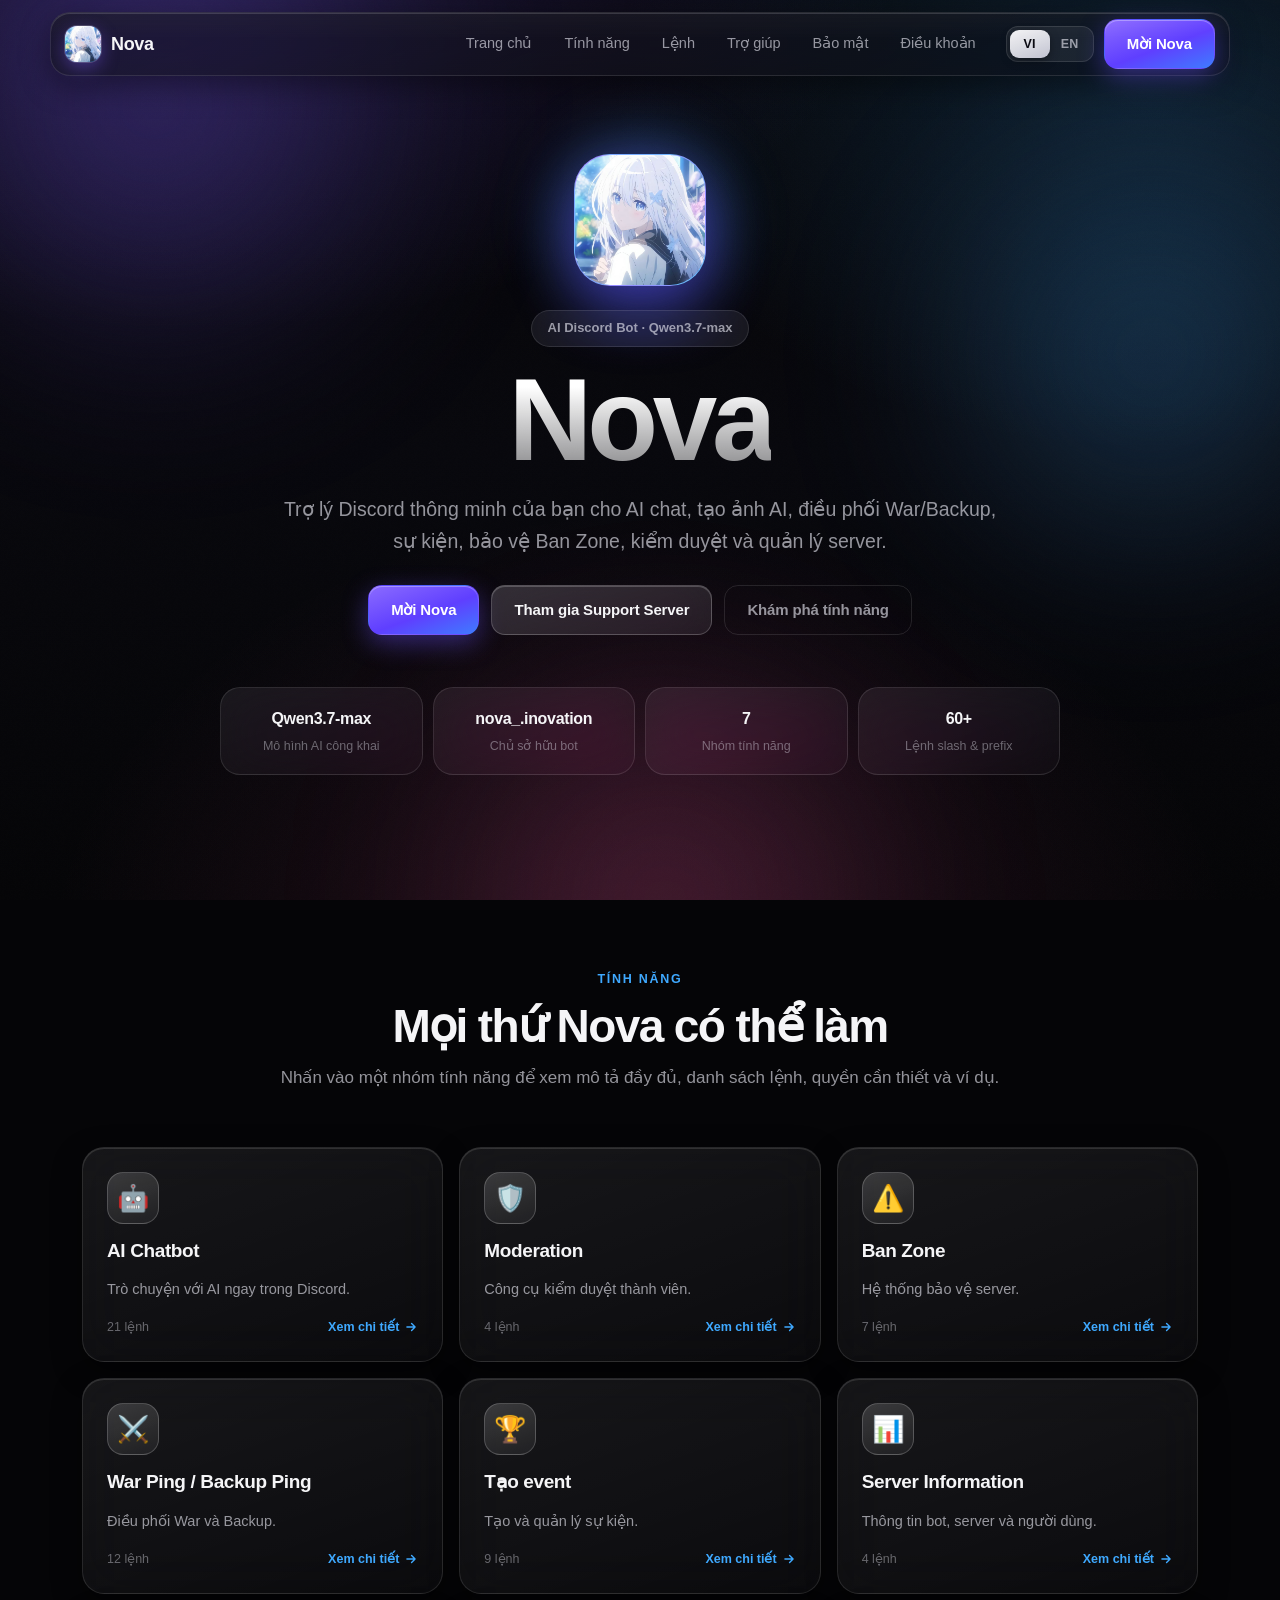
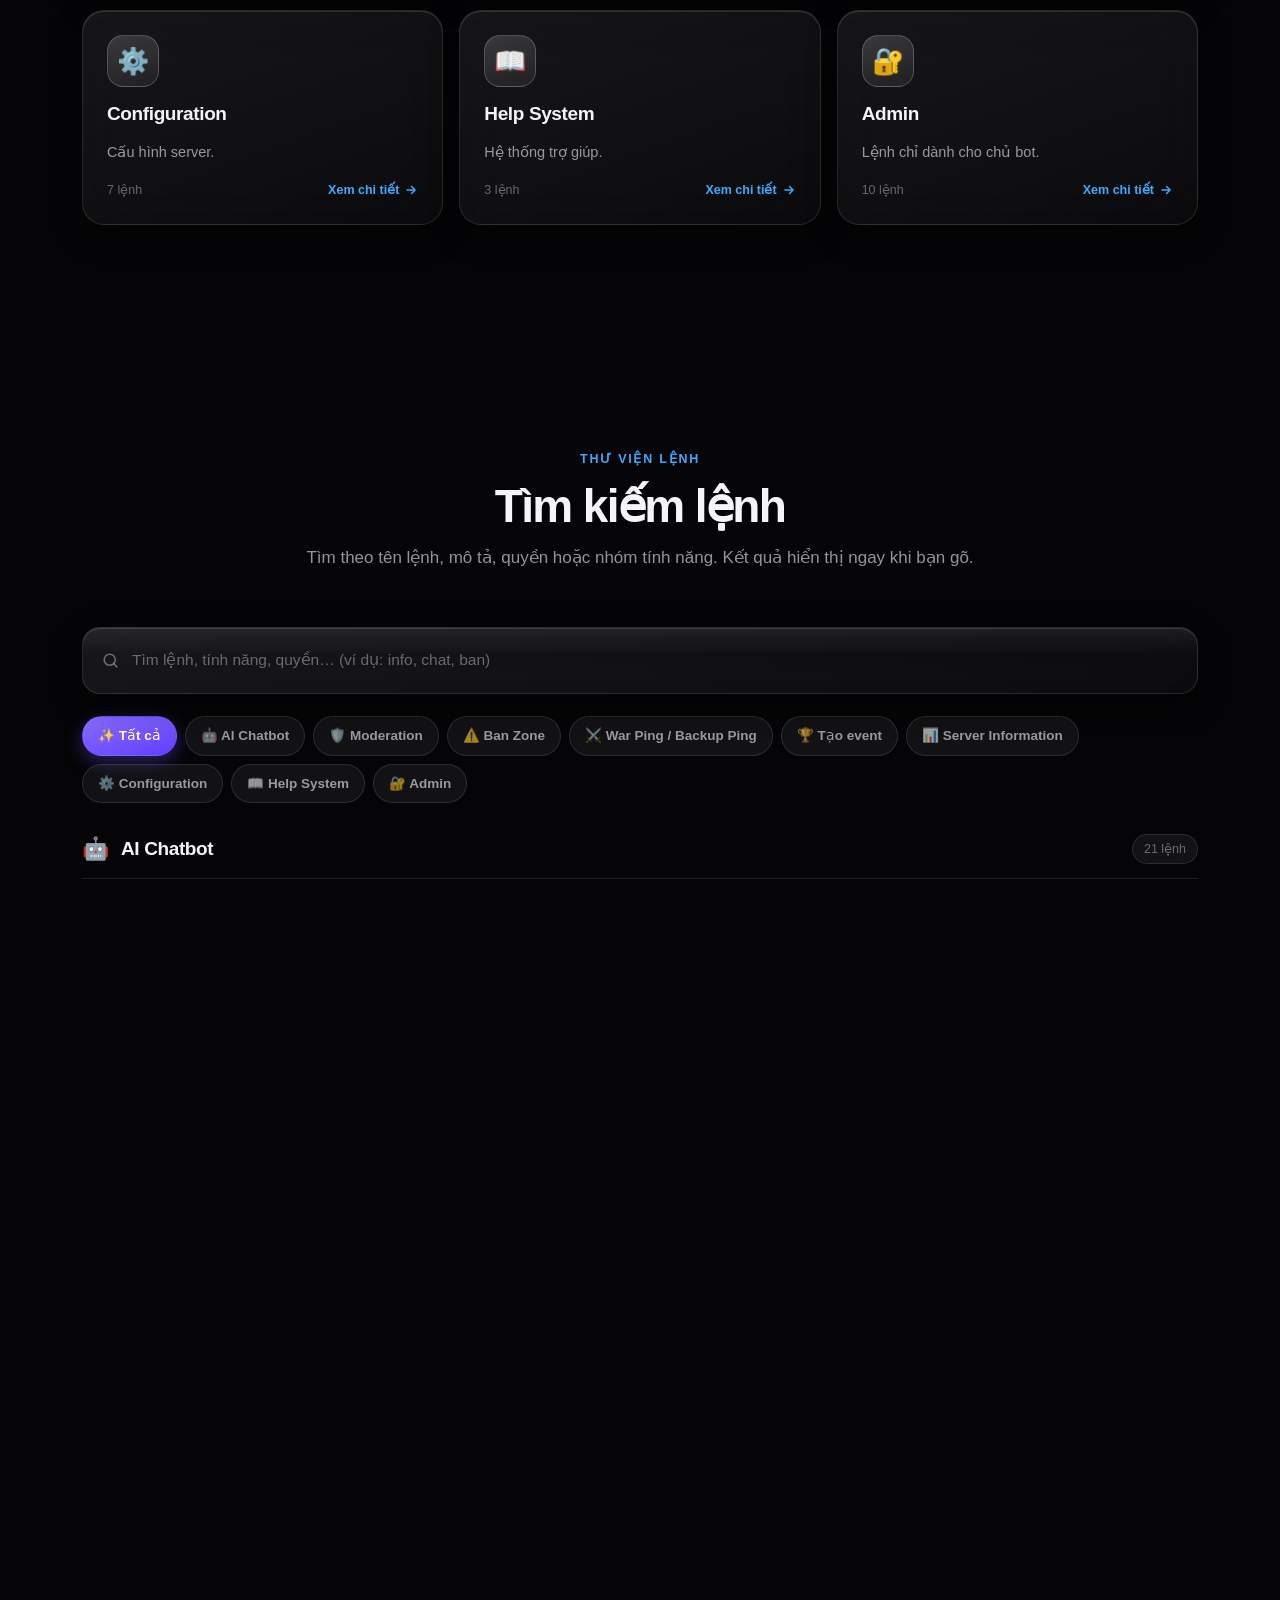
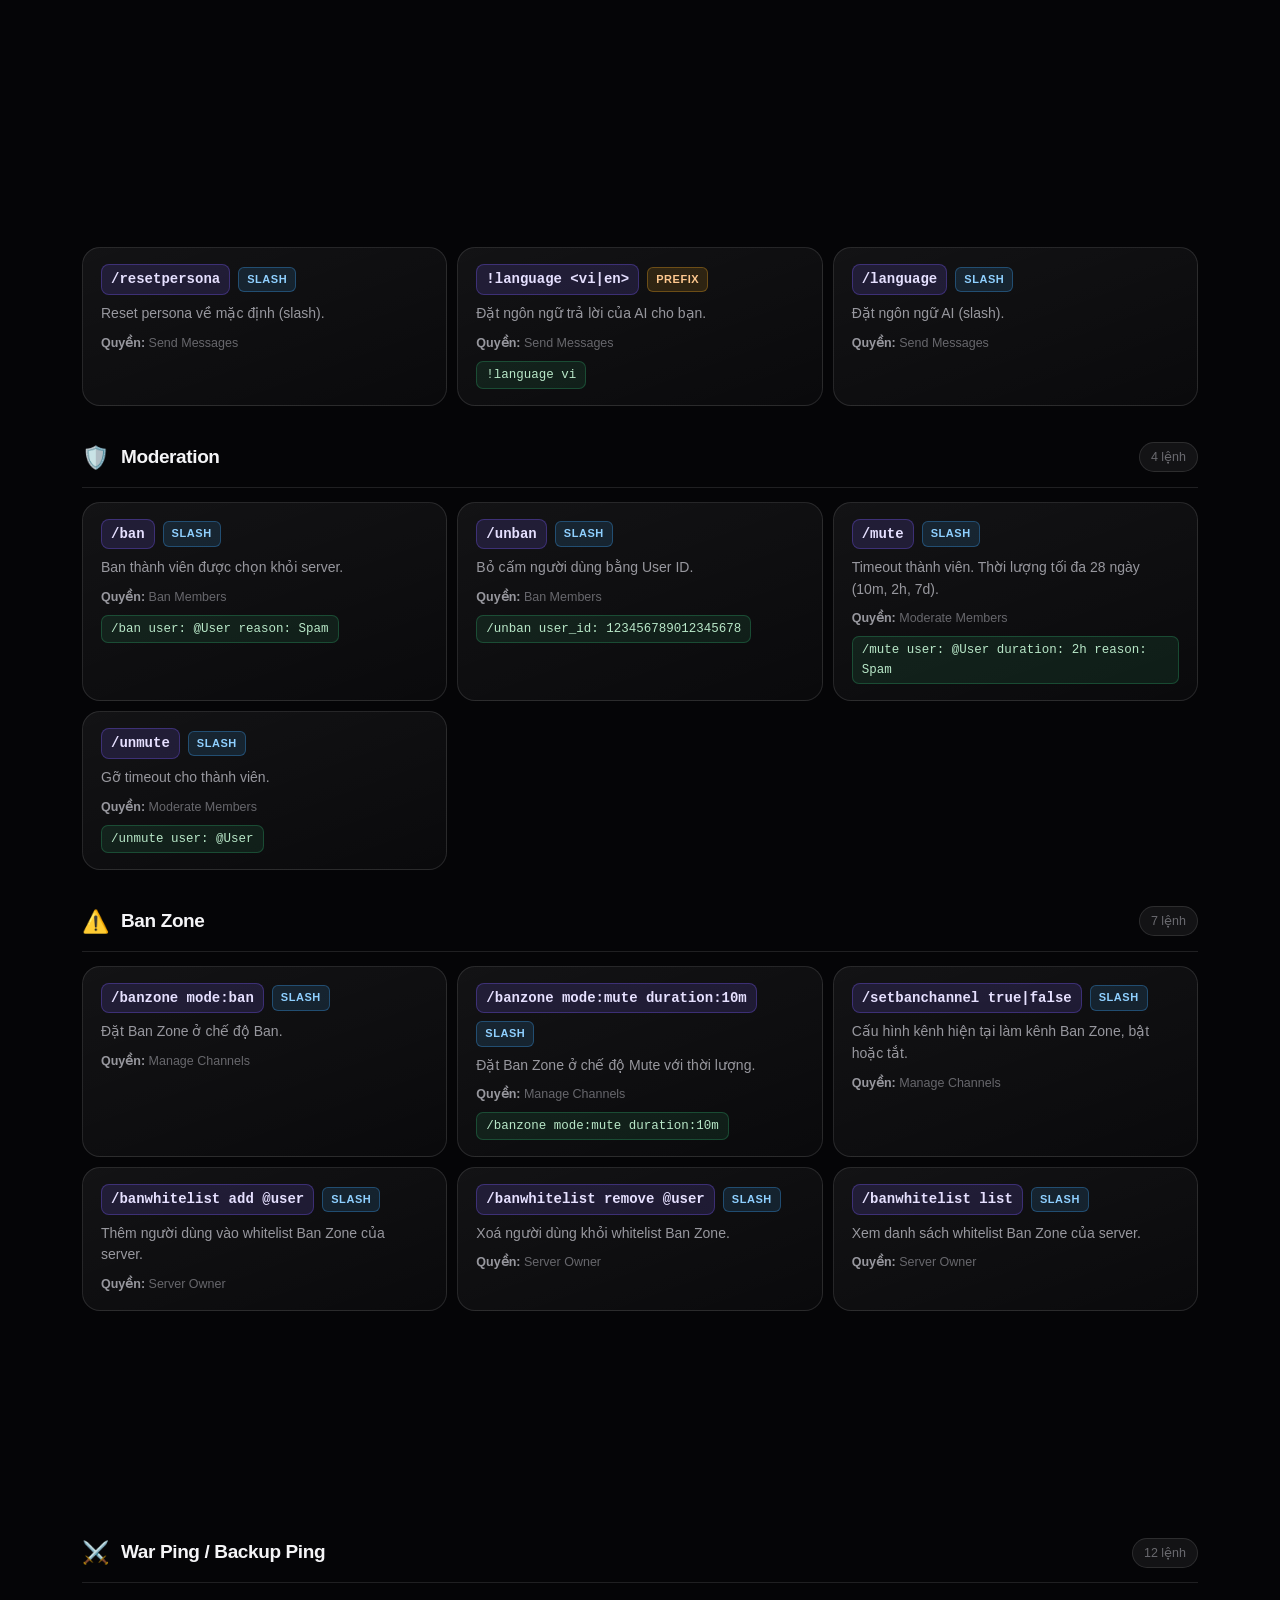
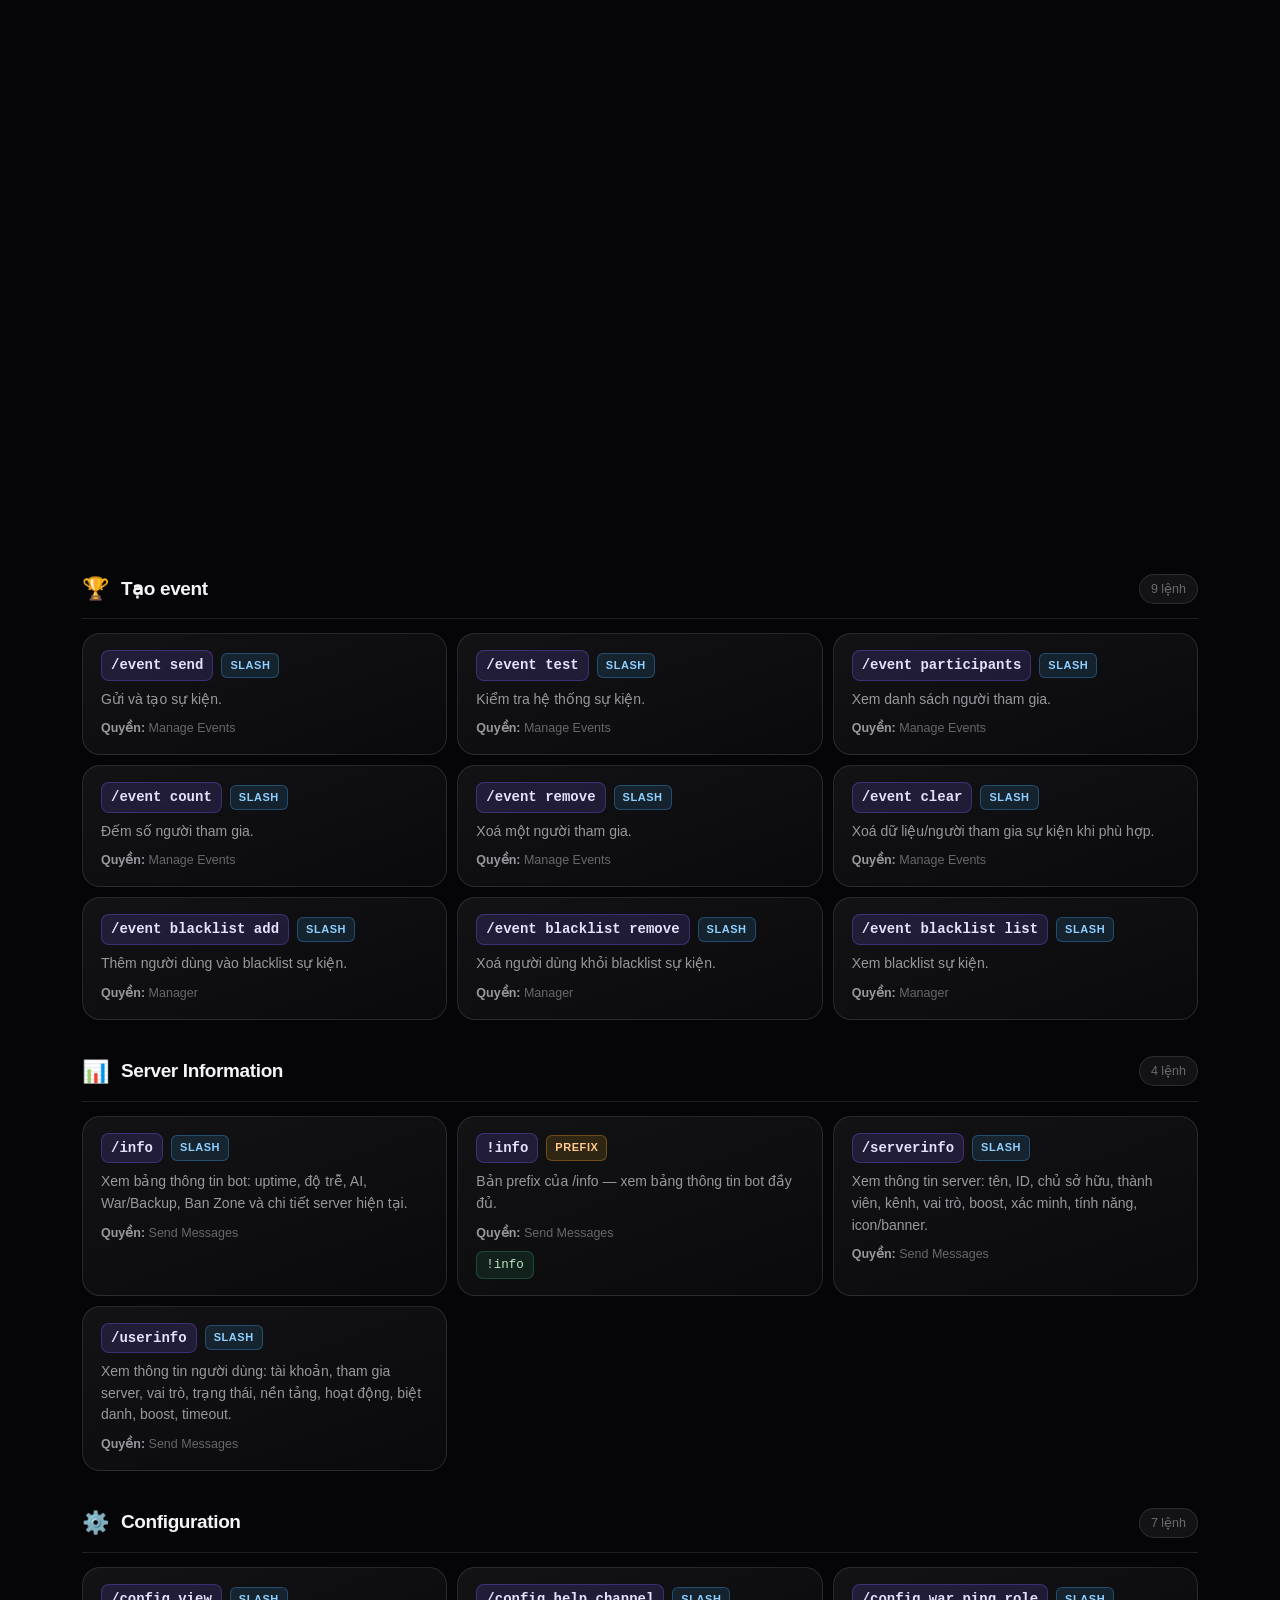
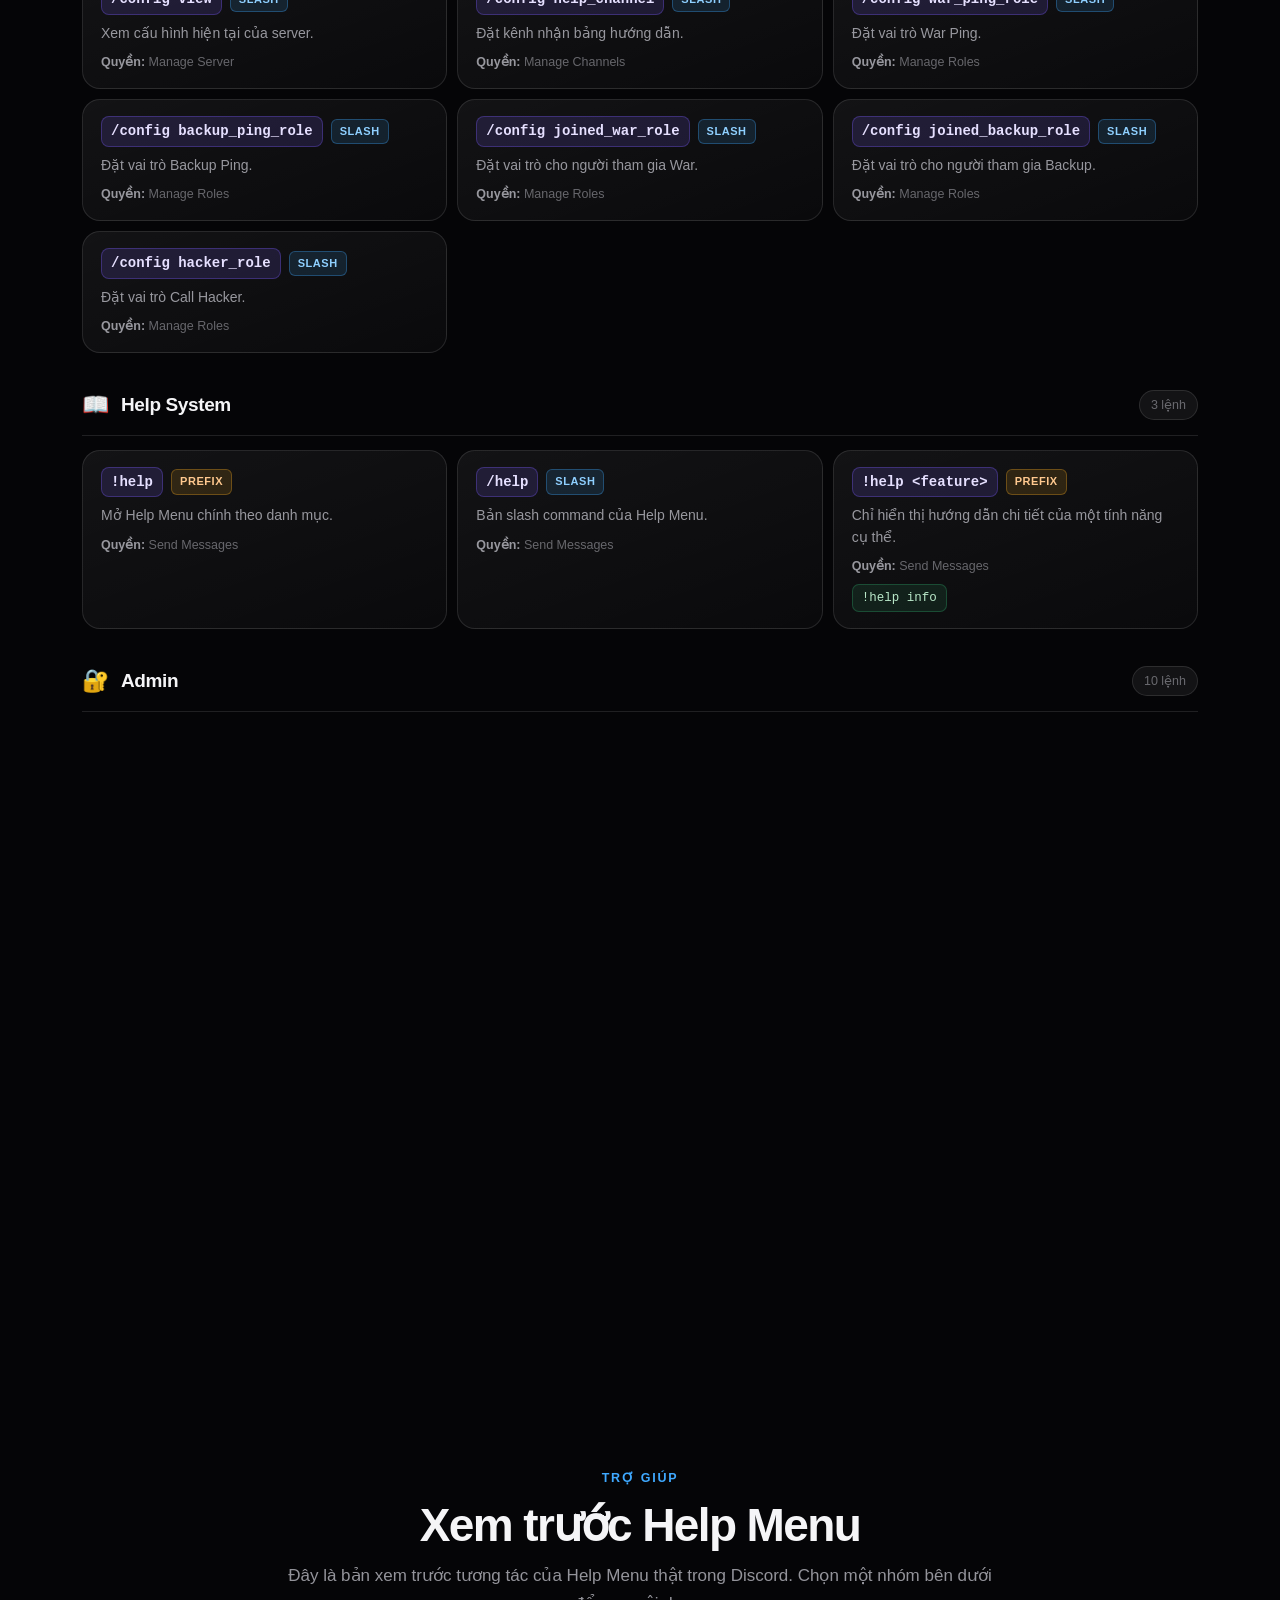
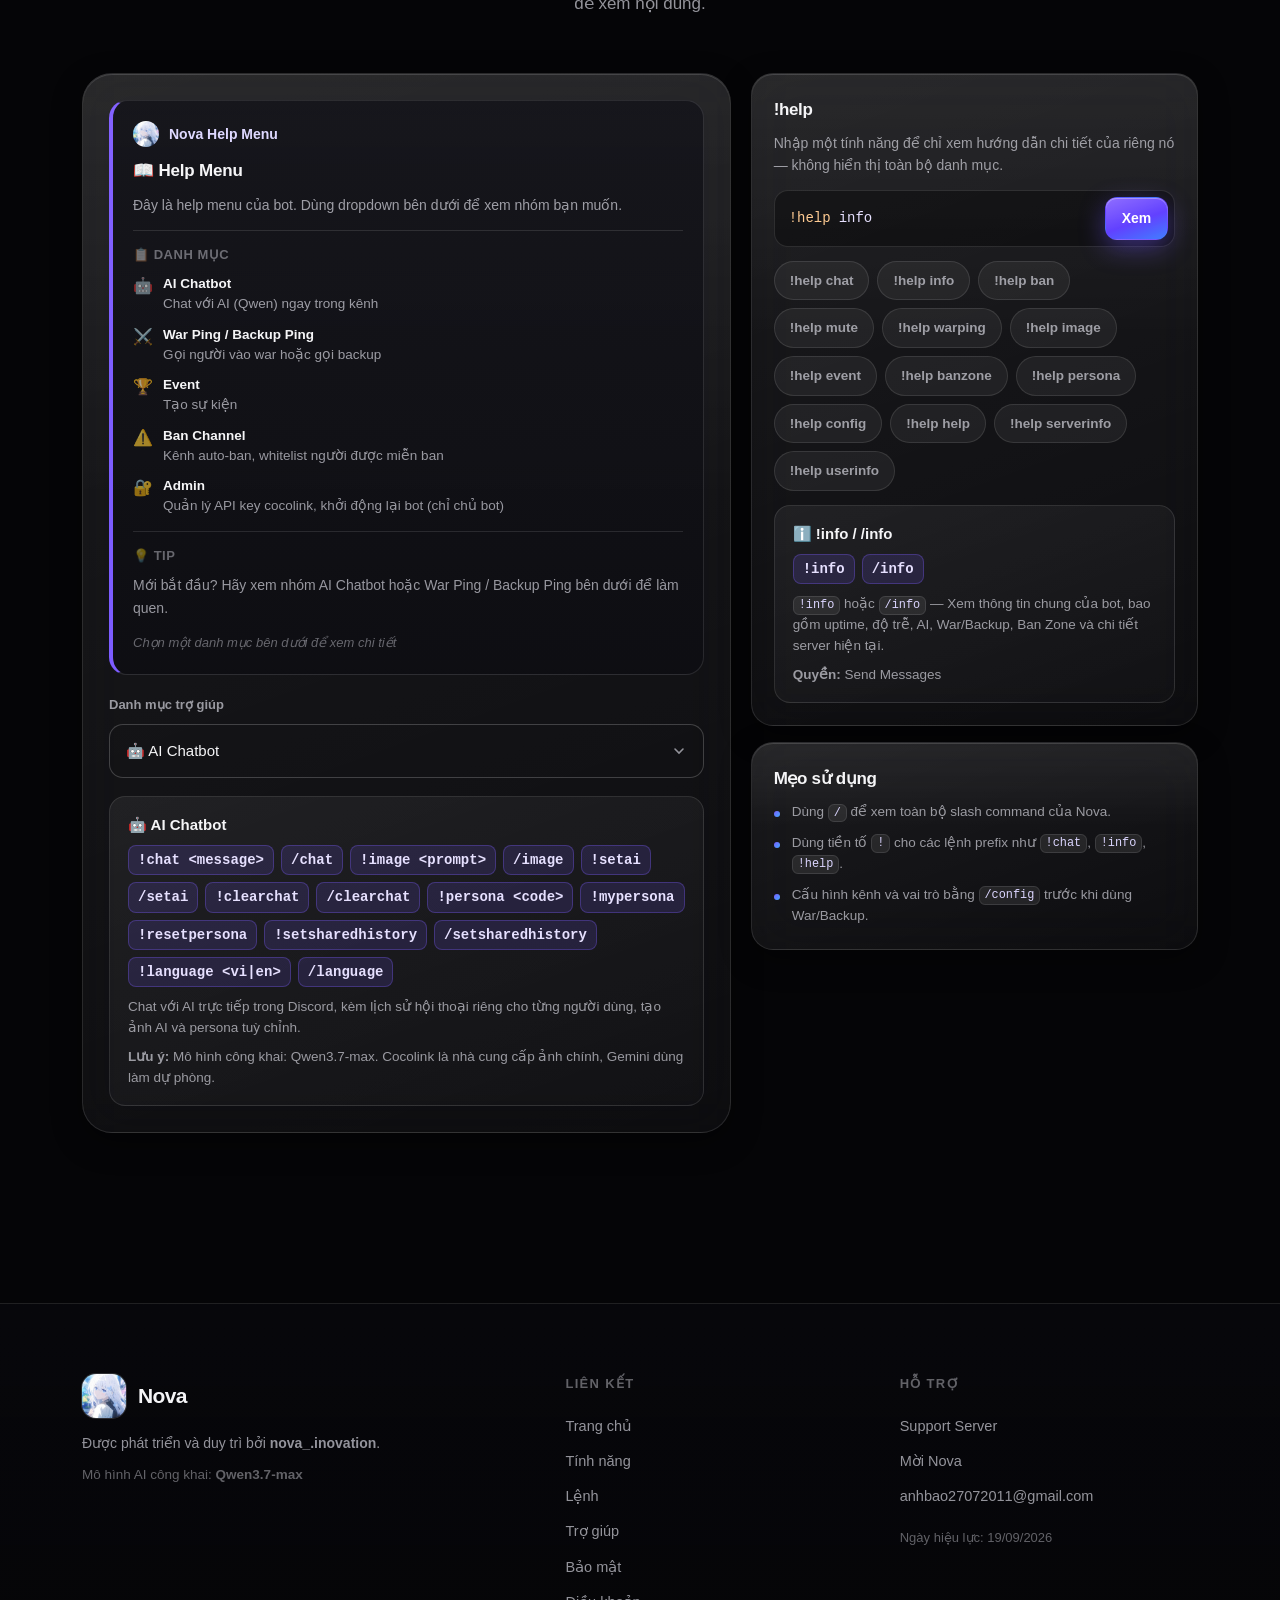
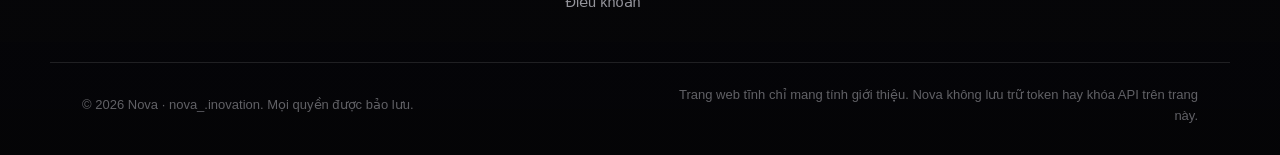
==== commit 55e5504a: "Update index.html" ====
--- a/index.html
+++ b/index.html
@@ -93,8 +93,8 @@
       <ul class="hero-stats">
         <li><strong>Qwen3.7-max</strong><span data-i18n="hero.stat1l">Mô hình AI công khai</span></li>
         <li><strong>nova_.inovation</strong><span data-i18n="hero.stat2l">Chủ sở hữu bot</span></li>
-        <li><strong>8</strong><span data-i18n="hero.stat3l">Nhóm tính năng</span></li>
-        <li><strong>70+</strong><span data-i18n="hero.stat4l">Lệnh slash &amp; prefix</span></li>
+        <li><strong>7</strong><span data-i18n="hero.stat3l">Nhóm tính năng</span></li>
+        <li><strong>60+</strong><span data-i18n="hero.stat4l">Lệnh slash &amp; prefix</span></li>
       </ul>
     </div>
   </section>
--- a/style.css
+++ b/style.css
@@ -0,0 +1,680 @@
+/* ============================================================
+   NOVA — iOS 27 / Liquid Glass stylesheet
+   ============================================================ */
+
+:root{
+  --bg:#050507;
+  --bg-2:#08080d;
+  --glass:rgba(255,255,255,.055);
+  --glass-2:rgba(255,255,255,.09);
+  --glass-3:rgba(255,255,255,.14);
+  --stroke:rgba(255,255,255,.11);
+  --stroke-2:rgba(255,255,255,.2);
+  --text:#f5f5f7;
+  --muted:rgba(235,235,245,.62);
+  --muted-2:rgba(235,235,245,.4);
+  --accent:#7c5cff;
+  --accent-2:#3fa9ff;
+  --accent-3:#ff5ca8;
+  --ok:#39d98a;
+  --warn:#ffb020;
+  --danger:#ff5a5f;
+  --radius:22px;
+  --radius-lg:30px;
+  --radius-sm:14px;
+  --shadow:0 24px 70px rgba(0,0,0,.6);
+  --shadow-sm:0 10px 30px rgba(0,0,0,.4);
+  --blur:saturate(180%) blur(26px);
+  --blur-lg:saturate(180%) blur(40px);
+  --nav-h:64px;
+  --maxw:1180px;
+  --font:-apple-system,BlinkMacSystemFont,"SF Pro Display","SF Pro Text","Segoe UI",Inter,Roboto,"Helvetica Neue",Arial,sans-serif;
+  --mono:ui-monospace,SFMono-Regular,"SF Mono",Menlo,Consolas,"Liberation Mono",monospace;
+}
+
+*,*::before,*::after{box-sizing:border-box}
+html{scroll-behavior:smooth;-webkit-text-size-adjust:100%;scroll-padding-top:calc(var(--nav-h) + 24px)}
+body{
+  margin:0;background:var(--bg);color:var(--text);
+  font-family:var(--font);font-size:16px;line-height:1.6;
+  overflow-x:hidden;min-height:100vh;
+  -webkit-font-smoothing:antialiased;-moz-osx-font-smoothing:grayscale;
+  padding-left:env(safe-area-inset-left);
+  padding-right:env(safe-area-inset-right);
+}
+img{max-width:100%;display:block}
+a{color:inherit;text-decoration:none}
+button,input,select{font:inherit;color:inherit}
+button{cursor:pointer;border:0;background:none}
+ul{margin:0;padding:0;list-style:none}
+code{font-family:var(--mono);font-size:.88em;background:rgba(255,255,255,.08);border:1px solid var(--stroke);padding:.12em .42em;border-radius:6px;color:#dcd6ff}
+
+.container{width:100%;max-width:var(--maxw);margin:0 auto;padding:0 clamp(16px,4vw,32px)}
+
+/* ---------- AURORA BACKGROUND ---------- */
+.aurora{position:fixed;inset:0;z-index:-1;overflow:hidden;pointer-events:none;background:
+  radial-gradient(1200px 700px at 15% -10%,rgba(124,92,255,.22),transparent 60%),
+  radial-gradient(900px 600px at 90% 10%,rgba(63,169,255,.16),transparent 60%),
+  radial-gradient(1000px 800px at 50% 110%,rgba(255,92,168,.12),transparent 60%),
+  linear-gradient(180deg,#050507 0%,#08080d 50%,#050507 100%);
+}
+.aurora-blob{position:absolute;border-radius:50%;filter:blur(90px);opacity:.5;will-change:transform}
+.aurora-blob.a1{width:52vw;height:52vw;left:-14vw;top:-18vw;background:radial-gradient(circle,rgba(124,92,255,.7),transparent 65%);animation:drift1 34s ease-in-out infinite}
+.aurora-blob.a2{width:44vw;height:44vw;right:-12vw;top:8vh;background:radial-gradient(circle,rgba(63,169,255,.6),transparent 65%);animation:drift2 42s ease-in-out infinite}
+.aurora-blob.a3{width:48vw;height:48vw;left:28vw;bottom:-24vw;background:radial-gradient(circle,rgba(255,92,168,.45),transparent 65%);animation:drift3 50s ease-in-out infinite}
+.aurora-grain{position:absolute;inset:0;opacity:.035;mix-blend-mode:overlay;
+  background-image:url("data:image/svg+xml;utf8,<svg xmlns='http://www.w3.org/2000/svg' width='140' height='140'><filter id='n'><feTurbulence type='fractalNoise' baseFrequency='.85' numOctaves='3'/></filter><rect width='140' height='140' filter='url(%23n)' opacity='.6'/></svg>")}
+@keyframes drift1{0%,100%{transform:translate(0,0) scale(1)}50%{transform:translate(6vw,4vh) scale(1.08)}}
+@keyframes drift2{0%,100%{transform:translate(0,0) scale(1)}50%{transform:translate(-5vw,6vh) scale(1.1)}}
+@keyframes drift3{0%,100%{transform:translate(0,0) scale(1)}50%{transform:translate(4vw,-5vh) scale(1.06)}}
+
+/* ---------- GLASS PRIMITIVE ---------- */
+.glass{
+  background:linear-gradient(160deg,rgba(255,255,255,.09),rgba(255,255,255,.035));
+  border:1px solid var(--stroke);
+  border-radius:var(--radius-lg);
+  backdrop-filter:var(--blur);
+  -webkit-backdrop-filter:var(--blur);
+  box-shadow:var(--shadow-sm), inset 0 1px 0 rgba(255,255,255,.14);
+  position:relative;
+}
+.glass::after{
+  content:"";position:absolute;inset:0;border-radius:inherit;pointer-events:none;
+  background:linear-gradient(180deg,rgba(255,255,255,.1),transparent 40%);
+  opacity:.6;mix-blend-mode:overlay;
+}
+
+/* ---------- SKIP LINK ---------- */
+.skip-link{
+  position:fixed;top:-100px;left:16px;z-index:200;
+  background:var(--accent);color:#fff;padding:12px 20px;border-radius:12px;
+  font-weight:600;transition:top .2s ease;
+}
+.skip-link:focus{top:calc(16px + env(safe-area-inset-top))}
+
+/* ---------- FOCUS ---------- */
+:focus-visible{outline:2px solid var(--accent-2);outline-offset:3px;border-radius:10px}
+
+/* ---------- NAVBAR ---------- */
+.nav{
+  position:fixed;top:0;left:0;right:0;z-index:100;
+  padding:calc(12px + env(safe-area-inset-top)) clamp(12px,3vw,24px) 0;
+  transition:transform .35s cubic-bezier(.4,0,.2,1);
+}
+.nav-inner{
+  max-width:var(--maxw);margin:0 auto;
+  height:var(--nav-h);border-radius:20px;
+  display:flex;align-items:center;gap:16px;
+  padding:0 14px;
+  background:linear-gradient(160deg,rgba(22,22,30,.72),rgba(14,14,20,.6));
+}
+.brand{display:flex;align-items:center;gap:10px;flex-shrink:0}
+.brand-avatar-wrap{
+  width:36px;height:36px;border-radius:12px;overflow:hidden;flex-shrink:0;
+  background:linear-gradient(135deg,var(--accent),var(--accent-2));
+  box-shadow:0 0 0 1px rgba(255,255,255,.18),0 6px 18px rgba(124,92,255,.4);
+}
+.brand-avatar{width:100%;height:100%;object-fit:cover}
+.brand-name{font-weight:700;font-size:18px;letter-spacing:-.02em}
+
+.nav-links{display:flex;align-items:center;gap:4px;margin-left:auto}
+.nav-links a{
+  padding:9px 14px;border-radius:12px;font-size:14.5px;font-weight:500;
+  color:var(--muted);transition:color .2s ease,background .2s ease;
+  white-space:nowrap;
+}
+.nav-links a:hover{color:var(--text);background:rgba(255,255,255,.07)}
+.nav-links a.active{color:var(--text);background:rgba(255,255,255,.1)}
+
+.nav-actions{display:flex;align-items:center;gap:10px;flex-shrink:0}
+
+/* ---------- SEGMENTED LANGUAGE SWITCH ---------- */
+.seg{
+  position:relative;display:inline-flex;padding:3px;border-radius:12px;
+  background:rgba(255,255,255,.07);border:1px solid var(--stroke);
+  width:88px;height:36px;flex-shrink:0;
+}
+.seg-thumb{
+  position:absolute;top:3px;left:3px;width:calc(50% - 3px);height:calc(100% - 6px);
+  border-radius:9px;background:linear-gradient(160deg,rgba(255,255,255,.95),rgba(230,230,245,.82));
+  box-shadow:0 3px 10px rgba(0,0,0,.35);
+  transition:transform .32s cubic-bezier(.34,1.4,.5,1);
+}
+.seg[data-active="en"] .seg-thumb{transform:translateX(100%)}
+.seg-btn{
+  position:relative;z-index:1;flex:1;font-size:12.5px;font-weight:700;letter-spacing:.03em;
+  color:var(--muted);border-radius:9px;transition:color .28s ease;
+}
+.seg-btn[aria-pressed="true"]{color:#0a0a12}
+
+/* ---------- BUTTONS ---------- */
+.btn{
+  display:inline-flex;align-items:center;justify-content:center;gap:8px;
+  padding:12px 22px;border-radius:14px;font-size:15px;font-weight:600;
+  letter-spacing:-.01em;white-space:nowrap;
+  transition:transform .22s cubic-bezier(.34,1.3,.5,1),box-shadow .22s ease,background .22s ease,opacity .2s ease;
+  position:relative;overflow:hidden;border:1px solid transparent;
+}
+.btn:active{transform:scale(.97)}
+.btn-primary{
+  background:linear-gradient(160deg,#8b6bff,#5f3fff 55%,#3f7bff);
+  color:#fff;
+  box-shadow:0 8px 26px rgba(110,80,255,.42), inset 0 1px 0 rgba(255,255,255,.3);
+}
+.btn-primary:hover{box-shadow:0 12px 34px rgba(110,80,255,.58), inset 0 1px 0 rgba(255,255,255,.35)}
+.btn-glass{
+  background:linear-gradient(160deg,rgba(255,255,255,.16),rgba(255,255,255,.07));
+  border-color:var(--stroke-2);color:var(--text);
+  backdrop-filter:var(--blur);-webkit-backdrop-filter:var(--blur);
+  box-shadow:inset 0 1px 0 rgba(255,255,255,.2);
+}
+.btn-glass:hover{background:linear-gradient(160deg,rgba(255,255,255,.22),rgba(255,255,255,.1))}
+.btn-ghost{background:transparent;border-color:var(--stroke);color:var(--muted)}
+.btn-ghost:hover{color:var(--text);background:rgba(255,255,255,.06);border-color:var(--stroke-2)}
+.btn-sm{padding:9px 16px;font-size:14px;border-radius:12px}
+.btn-block{width:100%;margin-top:10px}
+
+/* ---------- HAMBURGER ---------- */
+.hamburger{display:none;width:40px;height:40px;border-radius:12px;position:relative;flex-shrink:0}
+.hamburger span{
+  position:absolute;left:11px;right:11px;height:2px;border-radius:2px;background:var(--text);
+  transition:transform .3s cubic-bezier(.34,1.3,.5,1),opacity .2s ease;
+}
+.hamburger span:nth-child(1){top:14px}
+.hamburger span:nth-child(2){top:19px}
+.hamburger span:nth-child(3){top:24px}
+.hamburger[aria-expanded="true"] span:nth-child(1){transform:translateY(5px) rotate(45deg)}
+.hamburger[aria-expanded="true"] span:nth-child(2){opacity:0}
+.hamburger[aria-expanded="true"] span:nth-child(3){transform:translateY(-5px) rotate(-45deg)}
+
+/* ---------- MOBILE MENU ---------- */
+.mobile-menu{
+  position:fixed;top:calc(var(--nav-h) + 24px + env(safe-area-inset-top));
+  left:12px;right:12px;z-index:99;
+  padding:16px;border-radius:24px;
+  background:linear-gradient(160deg,rgba(22,22,30,.92),rgba(12,12,18,.9));
+  backdrop-filter:var(--blur-lg);-webkit-backdrop-filter:var(--blur-lg);
+  transform-origin:top center;
+  animation:menuIn .3s cubic-bezier(.34,1.3,.5,1);
+  max-height:calc(100vh - var(--nav-h) - 60px);overflow-y:auto;
+}
+@keyframes menuIn{from{opacity:0;transform:translateY(-10px) scale(.97)}to{opacity:1;transform:none}}
+.mobile-menu nav{display:flex;flex-direction:column;gap:2px;margin-bottom:12px}
+.mobile-menu nav a{
+  padding:14px 16px;border-radius:14px;font-size:16px;font-weight:500;color:var(--muted);
+  transition:background .2s ease,color .2s ease;
+}
+.mobile-menu nav a:hover,.mobile-menu nav a:focus{background:rgba(255,255,255,.08);color:var(--text)}
+
+/* ---------- HERO ---------- */
+.hero{
+  padding:calc(var(--nav-h) + 90px + env(safe-area-inset-top)) 0 80px;
+  text-align:center;position:relative;
+}
+.hero-inner{display:flex;flex-direction:column;align-items:center;gap:18px}
+.hero-avatar-wrap{position:relative;width:132px;height:132px;margin-bottom:6px}
+.hero-glow{
+  position:absolute;inset:-46px;border-radius:50%;
+  background:radial-gradient(circle,rgba(124,92,255,.6),rgba(63,169,255,.28) 42%,transparent 68%);
+  filter:blur(26px);animation:pulse 6s ease-in-out infinite;
+}
+@keyframes pulse{0%,100%{opacity:.75;transform:scale(1)}50%{opacity:1;transform:scale(1.07)}}
+.hero-avatar{
+  position:relative;width:100%;height:100%;border-radius:36px;object-fit:cover;
+  border:1px solid rgba(255,255,255,.24);
+  box-shadow:0 24px 60px rgba(90,60,255,.45), inset 0 1px 0 rgba(255,255,255,.3);
+  background:linear-gradient(135deg,var(--accent),var(--accent-2));
+}
+.pill{
+  display:inline-flex;align-items:center;gap:8px;
+  padding:7px 16px;border-radius:999px;font-size:13px;font-weight:600;color:var(--muted);
+  background:rgba(255,255,255,.07);border:1px solid var(--stroke);
+  backdrop-filter:var(--blur);-webkit-backdrop-filter:var(--blur);
+}
+.hero-title{
+  margin:0;font-size:clamp(56px,13vw,116px);line-height:.96;font-weight:800;letter-spacing:-.045em;
+  background:linear-gradient(180deg,#fff 20%,rgba(255,255,255,.5));
+  -webkit-background-clip:text;background-clip:text;color:transparent;
+}
+.hero-sub{
+  margin:0;max-width:720px;font-size:clamp(16px,2.1vw,19.5px);line-height:1.62;
+  color:var(--muted);
+}
+.hero-actions{display:flex;flex-wrap:wrap;gap:12px;justify-content:center;margin-top:10px}
+.hero-stats{
+  display:grid;grid-template-columns:repeat(4,minmax(0,1fr));gap:10px;
+  width:100%;max-width:840px;margin-top:34px;
+}
+.hero-stats li{
+  padding:18px 14px;border-radius:20px;text-align:center;
+  background:linear-gradient(160deg,rgba(255,255,255,.07),rgba(255,255,255,.025));
+  border:1px solid var(--stroke);
+  backdrop-filter:var(--blur);-webkit-backdrop-filter:var(--blur);
+}
+.hero-stats strong{display:block;font-size:16px;font-weight:700;letter-spacing:-.02em}
+.hero-stats span{display:block;font-size:12.5px;color:var(--muted-2);margin-top:4px}
+
+/* ---------- SECTIONS ---------- */
+.section{padding:clamp(56px,9vw,110px) 0;scroll-margin-top:calc(var(--nav-h) + 30px)}
+.section-tight{padding-top:clamp(20px,4vw,40px)}
+.section-head{max-width:720px;margin:0 auto clamp(32px,5vw,56px);text-align:center}
+.kicker{
+  display:inline-block;font-size:12.5px;font-weight:700;letter-spacing:.14em;
+  text-transform:uppercase;color:var(--accent-2);margin-bottom:12px;
+}
+.section-head h2{
+  margin:0 0 12px;font-size:clamp(30px,5vw,46px);line-height:1.1;
+  font-weight:750;letter-spacing:-.035em;
+}
+.section-head p{margin:0;color:var(--muted);font-size:clamp(15px,1.8vw,17px)}
+
+/* ---------- FEATURE GRID ---------- */
+.feature-grid{
+  display:grid;gap:16px;
+  grid-template-columns:repeat(auto-fill,minmax(280px,1fr));
+}
+.feature-card{
+  text-align:left;padding:24px;border-radius:var(--radius);
+  background:linear-gradient(160deg,rgba(255,255,255,.075),rgba(255,255,255,.028));
+  border:1px solid var(--stroke);
+  backdrop-filter:var(--blur);-webkit-backdrop-filter:var(--blur);
+  box-shadow:var(--shadow-sm), inset 0 1px 0 rgba(255,255,255,.12);
+  transition:transform .3s cubic-bezier(.34,1.3,.5,1),box-shadow .3s ease,border-color .3s ease,background .3s ease;
+  cursor:pointer;position:relative;overflow:hidden;display:flex;flex-direction:column;gap:12px;
+  min-height:200px;
+}
+.feature-card::before{
+  content:"";position:absolute;inset:0;border-radius:inherit;pointer-events:none;opacity:0;
+  background:radial-gradient(500px 220px at var(--mx,50%) var(--my,0%),rgba(124,92,255,.24),transparent 70%);
+  transition:opacity .3s ease;
+}
+.feature-card:hover{
+  transform:translateY(-6px);
+  border-color:var(--stroke-2);
+  box-shadow:0 26px 60px rgba(0,0,0,.5),0 0 0 1px rgba(255,255,255,.06), inset 0 1px 0 rgba(255,255,255,.2);
+}
+.feature-card:hover::before{opacity:1}
+.feature-card:focus-visible{transform:translateY(-4px)}
+.feature-icon{
+  width:52px;height:52px;border-radius:16px;display:grid;place-items:center;
+  font-size:26px;line-height:1;
+  background:linear-gradient(160deg,rgba(255,255,255,.16),rgba(255,255,255,.05));
+  border:1px solid var(--stroke-2);flex-shrink:0;
+}
+.feature-card h3{margin:0;font-size:19px;font-weight:680;letter-spacing:-.02em}
+.feature-card p{margin:0;color:var(--muted);font-size:14.5px;flex:1}
+.feature-card .feature-meta{
+  display:flex;align-items:center;justify-content:space-between;gap:10px;
+  font-size:12.5px;color:var(--muted-2);padding-top:4px;
+}
+.feature-card .feature-meta .open{
+  color:var(--accent-2);font-weight:600;display:inline-flex;align-items:center;gap:5px;
+}
+.feature-card .feature-meta .open svg{width:14px;height:14px;transition:transform .25s ease}
+.feature-card:hover .feature-meta .open svg{transform:translateX(3px)}
+
+/* ---------- SEARCH BAR ---------- */
+.search-bar{
+  display:flex;align-items:center;gap:12px;
+  padding:6px 8px 6px 18px;border-radius:18px;margin-bottom:22px;
+  background:linear-gradient(160deg,rgba(255,255,255,.08),rgba(255,255,255,.03));
+}
+.search-icon{width:19px;height:19px;flex-shrink:0;fill:none;stroke:var(--muted-2);stroke-width:2;stroke-linecap:round}
+.search-bar input{
+  flex:1;min-width:0;background:none;border:0;outline:none;
+  padding:14px 0;font-size:15.5px;
+}
+.search-bar input::placeholder{color:var(--muted-2)}
+.search-clear{
+  width:34px;height:34px;border-radius:11px;font-size:20px;line-height:1;color:var(--muted);
+  background:rgba(255,255,255,.08);flex-shrink:0;margin-right:4px;
+  transition:background .2s ease,color .2s ease;
+}
+.search-clear:hover{background:rgba(255,255,255,.16);color:var(--text)}
+
+/* ---------- CHIPS ---------- */
+.chips{display:flex;flex-wrap:wrap;gap:8px;margin-bottom:28px}
+.chips-sm{margin:14px 0 0}
+.chip{
+  padding:8px 15px;border-radius:999px;font-size:13.5px;font-weight:560;
+  color:var(--muted);background:rgba(255,255,255,.055);border:1px solid var(--stroke);
+  transition:all .22s ease;white-space:nowrap;
+}
+.chip:hover{color:var(--text);background:rgba(255,255,255,.1);border-color:var(--stroke-2)}
+.chip[aria-selected="true"],.chip.active{
+  color:#fff;background:linear-gradient(160deg,#8b6bff,#5f3fff);
+  border-color:transparent;box-shadow:0 6px 18px rgba(110,80,255,.35);
+}
+
+/* ---------- COMMAND GROUPS ---------- */
+.command-groups{display:flex;flex-direction:column;gap:34px}
+.cmd-group-head{
+  display:flex;align-items:center;gap:12px;margin-bottom:14px;
+  padding-bottom:12px;border-bottom:1px solid var(--stroke);
+}
+.cmd-group-head .g-icon{font-size:22px}
+.cmd-group-head h3{margin:0;font-size:19px;font-weight:680;letter-spacing:-.02em}
+.cmd-group-head .count{
+  margin-left:auto;font-size:12.5px;color:var(--muted-2);
+  padding:4px 11px;border-radius:999px;background:rgba(255,255,255,.06);border:1px solid var(--stroke);
+}
+.cmd-list{display:grid;gap:10px;grid-template-columns:repeat(auto-fill,minmax(320px,1fr))}
+.cmd-card{
+  padding:16px 18px;border-radius:18px;
+  background:linear-gradient(160deg,rgba(255,255,255,.06),rgba(255,255,255,.022));
+  border:1px solid var(--stroke);
+  transition:transform .25s ease,border-color .25s ease,background .25s ease;
+}
+.cmd-card:hover{transform:translateY(-3px);border-color:var(--stroke-2);background:linear-gradient(160deg,rgba(255,255,255,.09),rgba(255,255,255,.035))}
+.cmd-top{display:flex;align-items:center;gap:8px;flex-wrap:wrap;margin-bottom:8px}
+.cmd-name{
+  font-family:var(--mono);font-size:14px;font-weight:700;color:#e6e0ff;
+  background:rgba(124,92,255,.15);border:1px solid rgba(124,92,255,.32);
+  padding:3px 9px;border-radius:8px;
+}
+.tag{
+  font-size:11px;font-weight:700;letter-spacing:.05em;text-transform:uppercase;
+  padding:3px 8px;border-radius:6px;border:1px solid var(--stroke);
+}
+.tag.slash{color:#8fd0ff;background:rgba(63,169,255,.13);border-color:rgba(63,169,255,.32)}
+.tag.prefix{color:#ffc98f;background:rgba(255,176,32,.13);border-color:rgba(255,176,32,.3)}
+.tag.both{color:#c7a6ff;background:rgba(124,92,255,.16);border-color:rgba(124,92,255,.35)}
+.tag.owner{color:#ff9db0;background:rgba(255,90,95,.14);border-color:rgba(255,90,95,.34)}
+.cmd-desc{margin:0 0 8px;font-size:14px;color:var(--muted);line-height:1.55}
+.cmd-foot{display:flex;flex-wrap:wrap;gap:6px 14px;font-size:12.5px;color:var(--muted-2)}
+.cmd-foot b{color:var(--muted);font-weight:600}
+.cmd-example{
+  font-family:var(--mono);font-size:12.5px;color:#b9e8c9;
+  background:rgba(57,217,138,.09);border:1px solid rgba(57,217,138,.24);
+  padding:3px 9px;border-radius:7px;display:inline-block;margin-top:8px;
+}
+
+/* ---------- SEARCH RESULTS ---------- */
+.search-results{display:flex;flex-direction:column;gap:10px}
+.sr-empty{
+  text-align:center;padding:40px 20px;color:var(--muted-2);
+  border:1px dashed var(--stroke);border-radius:20px;font-size:15px;
+}
+.sr-count{font-size:13px;color:var(--muted-2);margin-bottom:6px}
+
+/* ---------- HELP LAYOUT ---------- */
+.help-layout{display:grid;gap:20px;grid-template-columns:minmax(0,1.45fr) minmax(280px,1fr);align-items:start}
+.discord-preview{padding:26px;border-radius:var(--radius-lg)}
+.dc-embed{
+  padding:20px;border-radius:18px;
+  background:linear-gradient(180deg,rgba(20,20,26,.92),rgba(14,14,19,.92));
+  border:1px solid var(--stroke);
+  border-left:4px solid var(--accent);
+}
+.dc-author{display:flex;align-items:center;gap:10px;margin-bottom:10px}
+.dc-author img{width:26px;height:26px;border-radius:50%;object-fit:cover;background:linear-gradient(135deg,var(--accent),var(--accent-2))}
+.dc-author span{font-size:14px;font-weight:650;color:#dcd6ff}
+.dc-title{margin:0 0 10px;font-size:17px;font-weight:700;letter-spacing:-.01em}
+.dc-text{margin:0;font-size:14px;color:var(--muted);line-height:1.6}
+.dc-divider{height:1px;background:var(--stroke);margin:14px 0}
+.dc-field-name{margin:0 0 8px;font-size:13px;font-weight:700;letter-spacing:.04em;text-transform:uppercase;color:var(--muted-2)}
+.dc-list{display:flex;flex-direction:column;gap:10px}
+.dc-list li{display:flex;gap:10px;font-size:14px;line-height:1.5}
+.dc-list li .ico{flex-shrink:0;font-size:16px}
+.dc-list li b{display:block;color:var(--text);font-weight:640}
+.dc-list li span{color:var(--muted);font-size:13.5px}
+.dc-footer{margin:14px 0 0;font-size:13px;color:var(--muted-2);font-style:italic}
+.dc-select-label{display:block;margin:20px 0 8px;font-size:13px;font-weight:650;color:var(--muted)}
+.dc-select{
+  width:100%;padding:14px 16px;border-radius:14px;font-size:15px;
+  background:linear-gradient(160deg,rgba(255,255,255,.09),rgba(255,255,255,.035));
+  border:1px solid var(--stroke-2);color:var(--text);
+  appearance:none;cursor:pointer;
+  background-image:url("data:image/svg+xml;utf8,<svg xmlns='http://www.w3.org/2000/svg' width='16' height='16' viewBox='0 0 24 24' fill='none' stroke='rgba(235,235,245,.6)' stroke-width='2.4' stroke-linecap='round'><path d='M6 9l6 6 6-6'/></svg>");
+  background-repeat:no-repeat;background-position:right 16px center;
+  padding-right:44px;
+}
+.dc-select option{background:#14141a;color:#f5f5f7}
+.help-output{margin-top:18px;display:flex;flex-direction:column;gap:10px}
+.help-output:empty{display:none}
+.help-out-card{
+  padding:16px 18px;border-radius:16px;
+  background:linear-gradient(160deg,rgba(255,255,255,.06),rgba(255,255,255,.02));
+  border:1px solid var(--stroke);
+  animation:fadeUp .35s cubic-bezier(.34,1.2,.5,1);
+}
+.help-out-card h4{margin:0 0 8px;font-size:15px;font-weight:680;display:flex;align-items:center;gap:8px}
+.help-out-card .hc-cmds{display:flex;flex-wrap:wrap;gap:7px;margin-bottom:10px}
+.help-out-card p{margin:0 0 8px;font-size:13.5px;color:var(--muted);line-height:1.55}
+.help-out-card p:last-child{margin-bottom:0}
+@keyframes fadeUp{from{opacity:0;transform:translateY(8px)}to{opacity:1;transform:none}}
+
+/* ---------- HELP SIDE ---------- */
+.help-side{display:flex;flex-direction:column;gap:16px}
+.panel{padding:22px;border-radius:var(--radius)}
+.panel h3{margin:0 0 10px;font-size:17px;font-weight:680;letter-spacing:-.02em}
+.panel > p{margin:0 0 14px;font-size:14px;color:var(--muted);line-height:1.55}
+.help-form{
+  display:flex;align-items:center;gap:8px;
+  padding:6px 6px 6px 14px;border-radius:14px;margin-bottom:6px;
+  background:rgba(0,0,0,.35);border:1px solid var(--stroke);
+}
+.help-prefix{font-family:var(--mono);font-size:14px;color:#ffc98f;flex-shrink:0}
+.help-form input{
+  flex:1;min-width:0;background:none;border:0;outline:none;
+  font-family:var(--mono);font-size:14px;padding:10px 0;color:#e6e0ff;
+}
+.help-feature-output{margin-top:14px;display:flex;flex-direction:column;gap:10px}
+.help-feature-output:empty{display:none}
+
+.tip-list{display:flex;flex-direction:column;gap:10px}
+.tip-list li{
+  font-size:13.5px;color:var(--muted);line-height:1.55;
+  padding-left:18px;position:relative;
+}
+.tip-list li::before{
+  content:"";position:absolute;left:0;top:9px;width:6px;height:6px;border-radius:50%;
+  background:linear-gradient(135deg,var(--accent),var(--accent-2));
+}
+
+/* ---------- LEGAL PAGES ---------- */
+.legal-hero{
+  padding:calc(var(--nav-h) + 70px + env(safe-area-inset-top)) 0 30px;
+  text-align:center;
+}
+.legal-hero h1{
+  margin:0 0 12px;font-size:clamp(34px,6.5vw,58px);line-height:1.05;
+  font-weight:780;letter-spacing:-.04em;
+  background:linear-gradient(180deg,#fff 30%,rgba(255,255,255,.55));
+  -webkit-background-clip:text;background-clip:text;color:transparent;
+}
+.legal-effective{font-size:14px;color:var(--muted-2);margin:0 0 16px}
+.legal-lead{max-width:680px;margin:0 auto;color:var(--muted);font-size:16px;line-height:1.65}
+.legal-doc{padding:clamp(24px,4vw,46px);border-radius:var(--radius-lg);max-width:900px;margin:0 auto}
+.legal-doc h2{
+  margin:38px 0 12px;font-size:clamp(20px,2.6vw,25px);font-weight:700;letter-spacing:-.02em;
+  padding-bottom:10px;border-bottom:1px solid var(--stroke);
+}
+.legal-doc h2:first-child{margin-top:0}
+.legal-doc h3{margin:24px 0 8px;font-size:17px;font-weight:660}
+.legal-doc p{margin:0 0 14px;color:var(--muted);line-height:1.72;font-size:15px}
+.legal-doc ul{margin:0 0 16px;padding-left:0;display:flex;flex-direction:column;gap:9px}
+.legal-doc ul li{
+  position:relative;padding-left:22px;color:var(--muted);font-size:15px;line-height:1.65;
+}
+.legal-doc ul li::before{
+  content:"";position:absolute;left:4px;top:9px;width:6px;height:6px;border-radius:50%;
+  background:linear-gradient(135deg,var(--accent),var(--accent-2));flex-shrink:0;
+}
+.legal-doc strong{color:var(--text);font-weight:640}
+.legal-doc a{color:var(--accent-2);text-decoration:underline;text-underline-offset:3px}
+.legal-doc a:hover{color:#7cc4ff}
+.legal-doc code{font-size:.86em}
+
+.contact-card{
+  max-width:900px;margin:20px auto 0;padding:clamp(22px,3.5vw,32px);border-radius:var(--radius);
+}
+.contact-card h3{margin:0 0 8px;font-size:19px;font-weight:680}
+.contact-card p{margin:0 0 14px;color:var(--muted);font-size:14.5px}
+.contact-card ul{display:flex;flex-direction:column;gap:8px;font-size:14.5px;color:var(--muted)}
+.contact-card a{color:var(--accent-2)}
+.contact-card a:hover{text-decoration:underline}
+
+/* ---------- FOOTER ---------- */
+.footer{
+  margin-top:60px;padding:clamp(40px,6vw,70px) 0 calc(28px + env(safe-area-inset-bottom));
+  border-top:1px solid var(--stroke);
+  background:linear-gradient(180deg,rgba(10,10,16,.5),rgba(5,5,7,.9));
+}
+.footer-grid{display:grid;gap:36px;grid-template-columns:minmax(240px,1.5fr) 1fr 1fr}
+.footer-brand-top{display:flex;align-items:center;gap:12px;margin-bottom:14px}
+.footer-brand-top img{
+  width:44px;height:44px;border-radius:14px;object-fit:cover;
+  background:linear-gradient(135deg,var(--accent),var(--accent-2));
+  box-shadow:0 0 0 1px rgba(255,255,255,.16);
+}
+.footer-brand-top span{font-size:21px;font-weight:750;letter-spacing:-.03em}
+.footer-brand p{margin:0 0 10px;color:var(--muted);font-size:14px;line-height:1.6}
+.footer-ai{font-size:13.5px !important;color:var(--muted-2) !important}
+.footer-col h4{margin:0 0 14px;font-size:13px;font-weight:700;letter-spacing:.1em;text-transform:uppercase;color:var(--muted-2)}
+.footer-col a{
+  display:block;padding:6px 0;font-size:14.5px;color:var(--muted);
+  transition:color .2s ease,transform .2s ease;
+}
+.footer-col a:hover{color:var(--text);transform:translateX(3px)}
+.footer-date{margin:14px 0 0;font-size:13px;color:var(--muted-2)}
+.footer-bottom{
+  margin-top:42px;padding-top:22px;border-top:1px solid var(--stroke);
+  display:flex;flex-wrap:wrap;gap:10px 24px;justify-content:space-between;align-items:center;
+}
+.footer-bottom p{margin:0;font-size:13px;color:var(--muted-2)}
+.footer-note{max-width:520px;text-align:right}
+
+/* ---------- MODAL ---------- */
+.modal{position:fixed;inset:0;z-index:200;display:flex;align-items:center;justify-content:center;padding:20px}
+.modal[hidden]{display:none}
+.modal-backdrop{
+  position:absolute;inset:0;background:rgba(3,3,6,.72);
+  backdrop-filter:blur(14px);-webkit-backdrop-filter:blur(14px);
+  animation:fadeIn .3s ease;
+}
+@keyframes fadeIn{from{opacity:0}to{opacity:1}}
+.modal-panel{
+  position:relative;width:100%;max-width:680px;max-height:min(86vh,860px);
+  overflow-y:auto;border-radius:26px;padding:0;
+  background:linear-gradient(160deg,rgba(26,26,34,.95),rgba(14,14,20,.96));
+  box-shadow:0 40px 100px rgba(0,0,0,.7), inset 0 1px 0 rgba(255,255,255,.14);
+  animation:modalIn .38s cubic-bezier(.34,1.25,.5,1);
+  overscroll-behavior:contain;
+}
+@keyframes modalIn{from{opacity:0;transform:translateY(24px) scale(.96)}to{opacity:1;transform:none}}
+.modal-close{
+  position:absolute;top:14px;right:14px;z-index:2;
+  width:38px;height:38px;border-radius:12px;font-size:22px;line-height:1;
+  color:var(--muted);background:rgba(255,255,255,.08);border:1px solid var(--stroke);
+  transition:background .2s ease,color .2s ease,transform .2s ease;
+}
+.modal-close:hover{background:rgba(255,255,255,.16);color:var(--text);transform:rotate(90deg)}
+.modal-body{padding:clamp(24px,4vw,36px)}
+.modal-head{display:flex;align-items:center;gap:14px;margin-bottom:18px;padding-right:44px}
+.modal-head .m-icon{
+  width:56px;height:56px;border-radius:18px;display:grid;place-items:center;font-size:28px;
+  background:linear-gradient(160deg,rgba(255,255,255,.16),rgba(255,255,255,.05));
+  border:1px solid var(--stroke-2);flex-shrink:0;
+}
+.modal-head h2{margin:0;font-size:23px;font-weight:720;letter-spacing:-.03em}
+.modal-lead{margin:0 0 22px;color:var(--muted);font-size:15.5px;line-height:1.65}
+.modal-section{margin-bottom:24px}
+.modal-section:last-child{margin-bottom:0}
+.modal-section h3{
+  margin:0 0 12px;font-size:13px;font-weight:700;letter-spacing:.1em;text-transform:uppercase;
+  color:var(--muted-2);display:flex;align-items:center;gap:8px;
+}
+.modal-cmds{display:flex;flex-direction:column;gap:8px}
+.modal-cmd{
+  padding:13px 15px;border-radius:14px;
+  background:rgba(255,255,255,.045);border:1px solid var(--stroke);
+}
+.modal-cmd .mc-top{display:flex;align-items:center;gap:8px;flex-wrap:wrap;margin-bottom:6px}
+.modal-cmd .mc-desc{font-size:13.5px;color:var(--muted);line-height:1.55;margin:0}
+.modal-cmd .mc-perm{font-size:12.5px;color:var(--muted-2);margin-top:6px}
+.modal-cmd .mc-perm b{color:var(--muted);font-weight:600}
+.modal-list{display:flex;flex-direction:column;gap:9px}
+.modal-list li{
+  position:relative;padding-left:20px;font-size:14.5px;color:var(--muted);line-height:1.6;
+}
+.modal-list li::before{
+  content:"";position:absolute;left:3px;top:9px;width:6px;height:6px;border-radius:50%;
+  background:linear-gradient(135deg,var(--accent),var(--accent-2));
+}
+.modal-example{
+  font-family:var(--mono);font-size:13px;color:#b9e8c9;
+  background:rgba(57,217,138,.09);border:1px solid rgba(57,217,138,.24);
+  padding:10px 14px;border-radius:12px;display:block;margin-top:8px;overflow-x:auto;
+  white-space:pre-wrap;word-break:break-word;
+}
+.modal-actions{display:flex;gap:10px;flex-wrap:wrap;margin-top:26px;padding-top:22px;border-top:1px solid var(--stroke)}
+
+/* ---------- SCROLL REVEAL ---------- */
+.reveal{opacity:0;transform:translateY(22px);transition:opacity .7s cubic-bezier(.2,.7,.3,1),transform .7s cubic-bezier(.2,.7,.3,1)}
+.reveal.in{opacity:1;transform:none}
+
+/* ---------- SCROLLBAR ---------- */
+::-webkit-scrollbar{width:11px;height:11px}
+::-webkit-scrollbar-track{background:transparent}
+::-webkit-scrollbar-thumb{background:rgba(255,255,255,.14);border-radius:99px;border:3px solid var(--bg)}
+::-webkit-scrollbar-thumb:hover{background:rgba(255,255,255,.24)}
+
+/* ---------- RESPONSIVE ---------- */
+@media (max-width:1080px){
+  .nav-links{display:none}
+  .hamburger{display:block}
+  .help-layout{grid-template-columns:1fr}
+  .footer-grid{grid-template-columns:1fr 1fr;gap:30px}
+  .footer-brand{grid-column:1/-1}
+}
+@media (max-width:760px){
+  .hero-stats{grid-template-columns:repeat(2,1fr)}
+  .feature-grid{grid-template-columns:1fr}
+  .cmd-list{grid-template-columns:1fr}
+  .btn-invite{display:none}
+  .footer-grid{grid-template-columns:1fr}
+  .footer-note{text-align:left}
+  .hero{padding-top:calc(var(--nav-h) + 60px + env(safe-area-inset-top))}
+}
+@media (max-width:480px){
+  .seg{width:80px;height:34px}
+  .btn{padding:11px 18px;font-size:14.5px}
+  .hero-actions{width:100%;flex-direction:column}
+  .hero-actions .btn{width:100%}
+  .hero-stats{grid-template-columns:1fr 1fr}
+  .hero-stats li{padding:14px 10px}
+  .modal{padding:10px}
+  .modal-panel{border-radius:22px;max-height:92vh}
+  .search-bar{padding-left:14px}
+  .discord-preview{padding:16px}
+  .dc-embed{padding:16px}
+}
+@media (max-width:360px){
+  .hero-stats{grid-template-columns:1fr}
+}
+
+/* ---------- LANDSCAPE PHONE ---------- */
+@media (max-height:520px) and (orientation:landscape){
+  .hero{padding-top:calc(var(--nav-h) + 40px + env(safe-area-inset-top));padding-bottom:40px}
+  .hero-avatar-wrap{width:92px;height:92px}
+  .hero-title{font-size:56px}
+  .modal-panel{max-height:88vh}
+}
+
+/* ---------- REDUCED MOTION ---------- */
+@media (prefers-reduced-motion:reduce){
+  *,*::before,*::after{
+    animation-duration:.001ms !important;
+    animation-iteration-count:1 !important;
+    transition-duration:.001ms !important;
+    scroll-behavior:auto !important;
+  }
+  .aurora-blob{animation:none !important}
+  .hero-glow{animation:none !important;opacity:.85}
+  .feature-card:hover{transform:none}
+  .reveal{opacity:1;transform:none}
+  .modal-panel{animation:none}
+  .mobile-menu{animation:none}
+  .seg-thumb{transition:none}
+}
